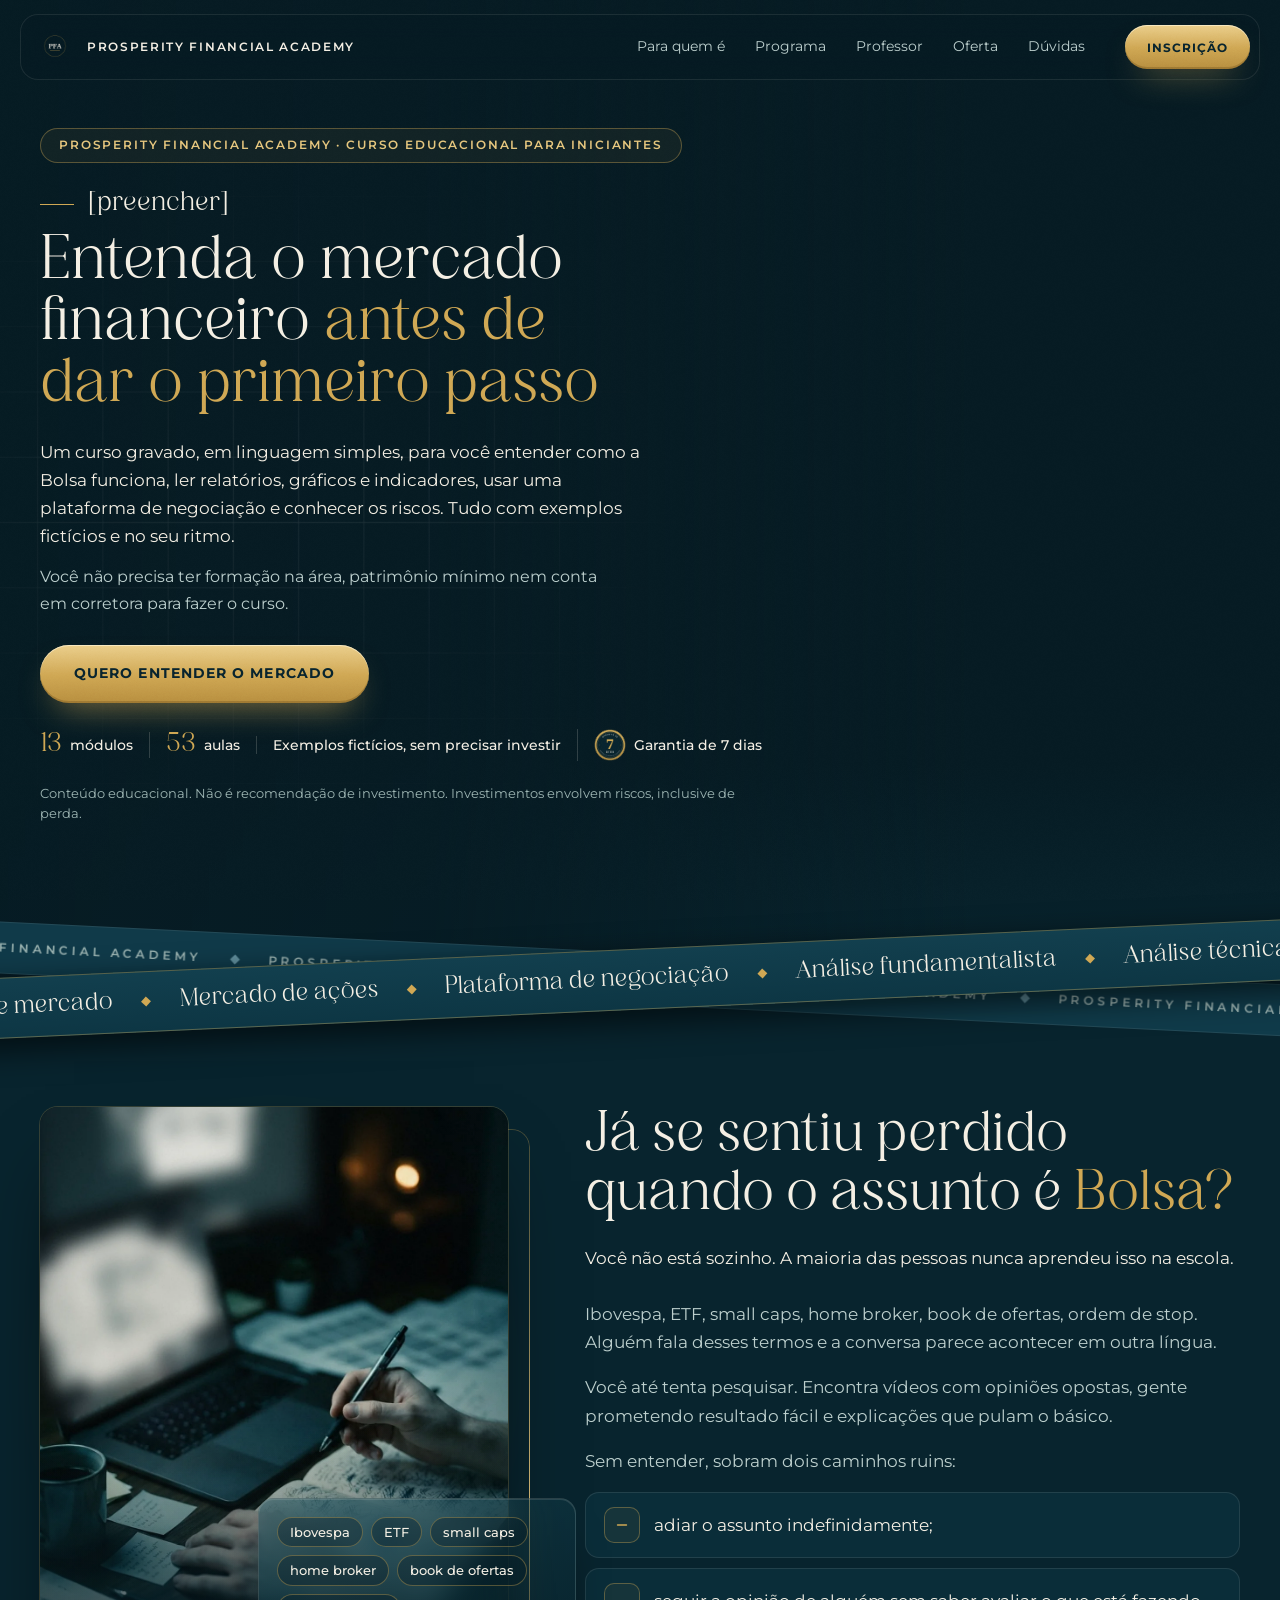
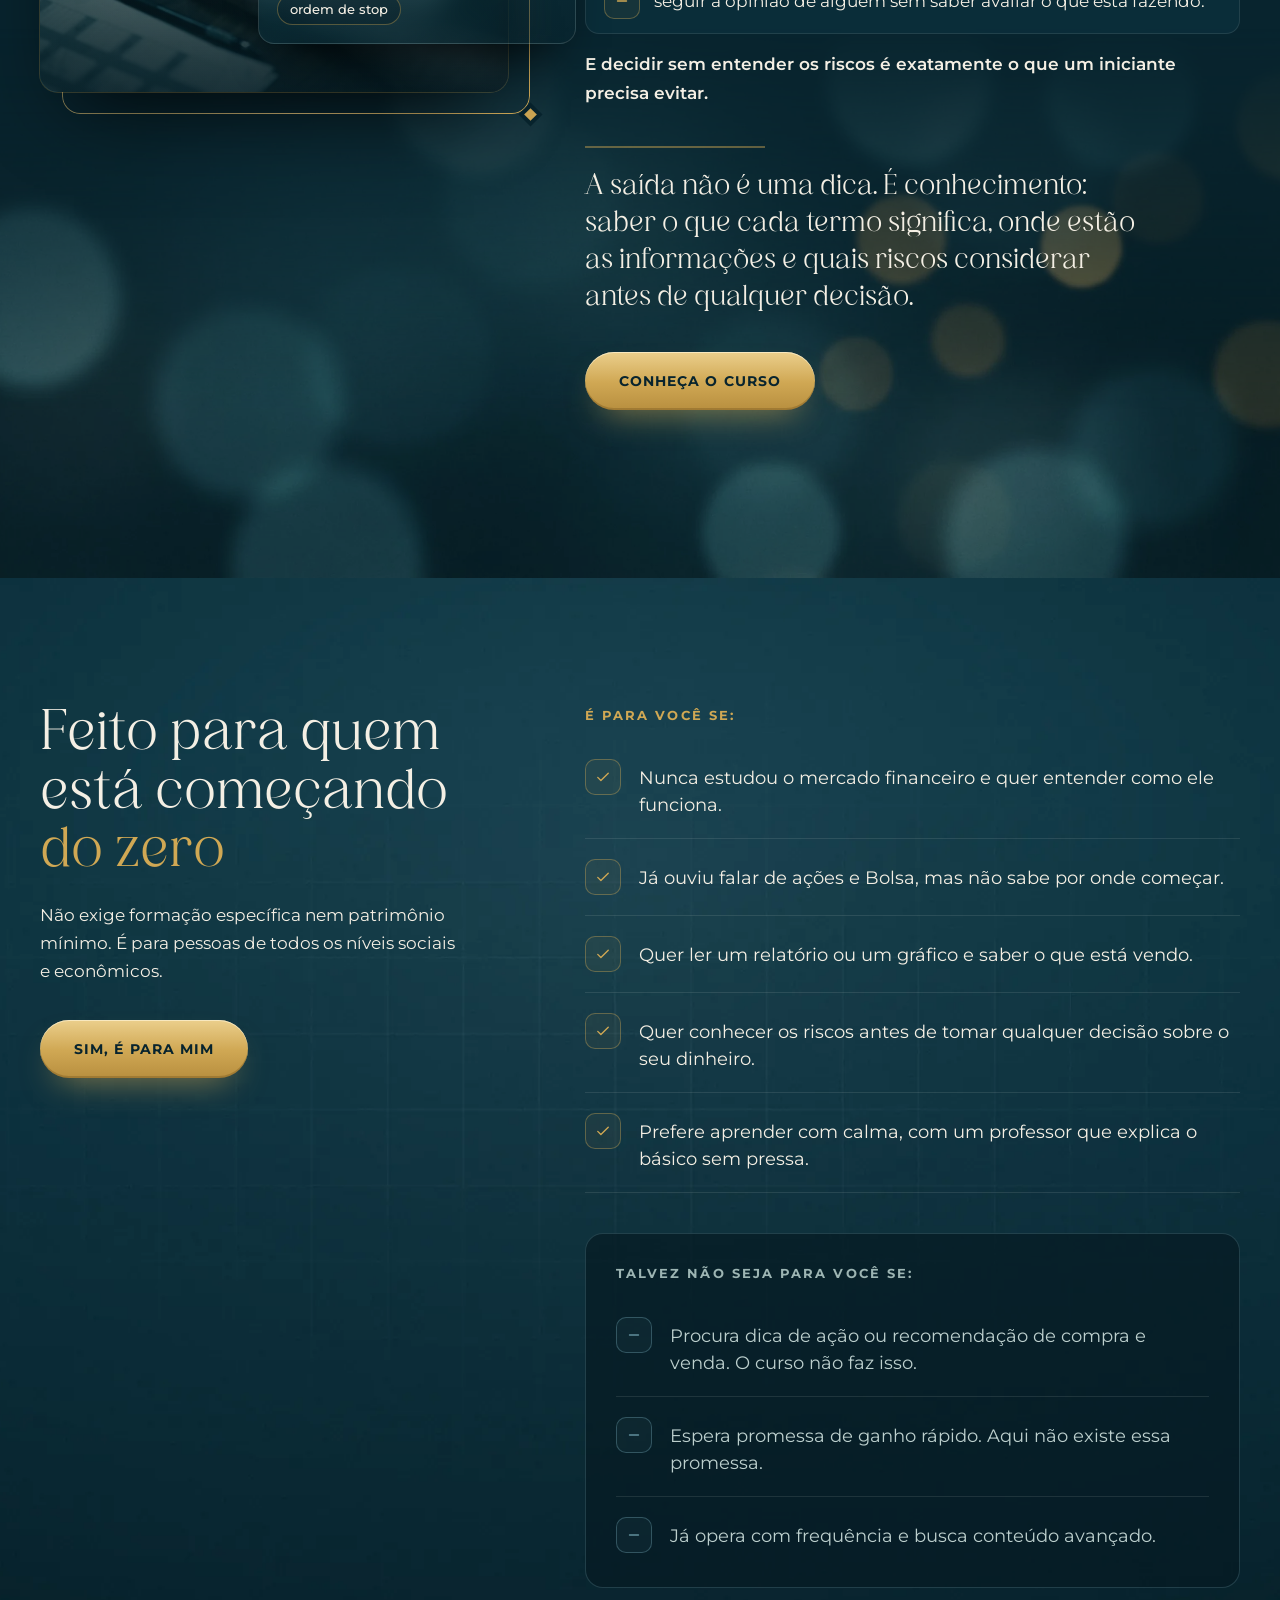
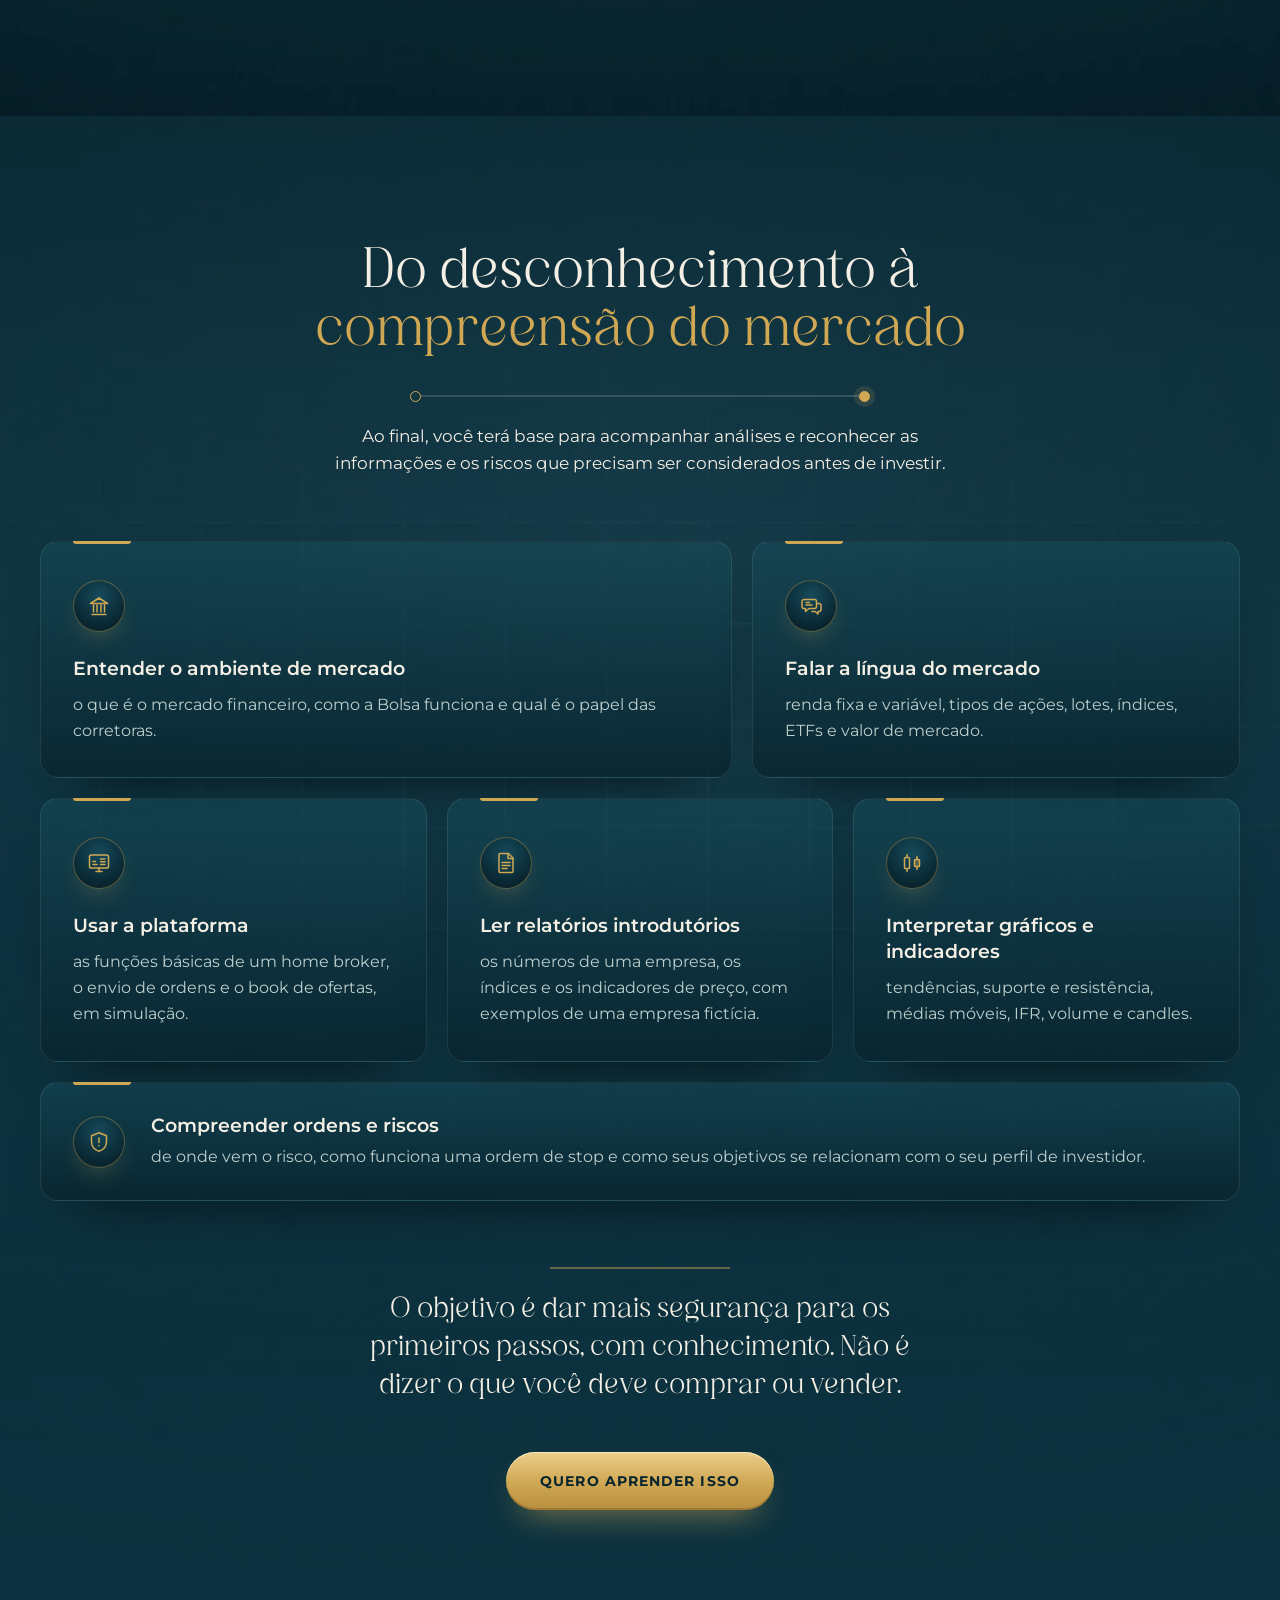
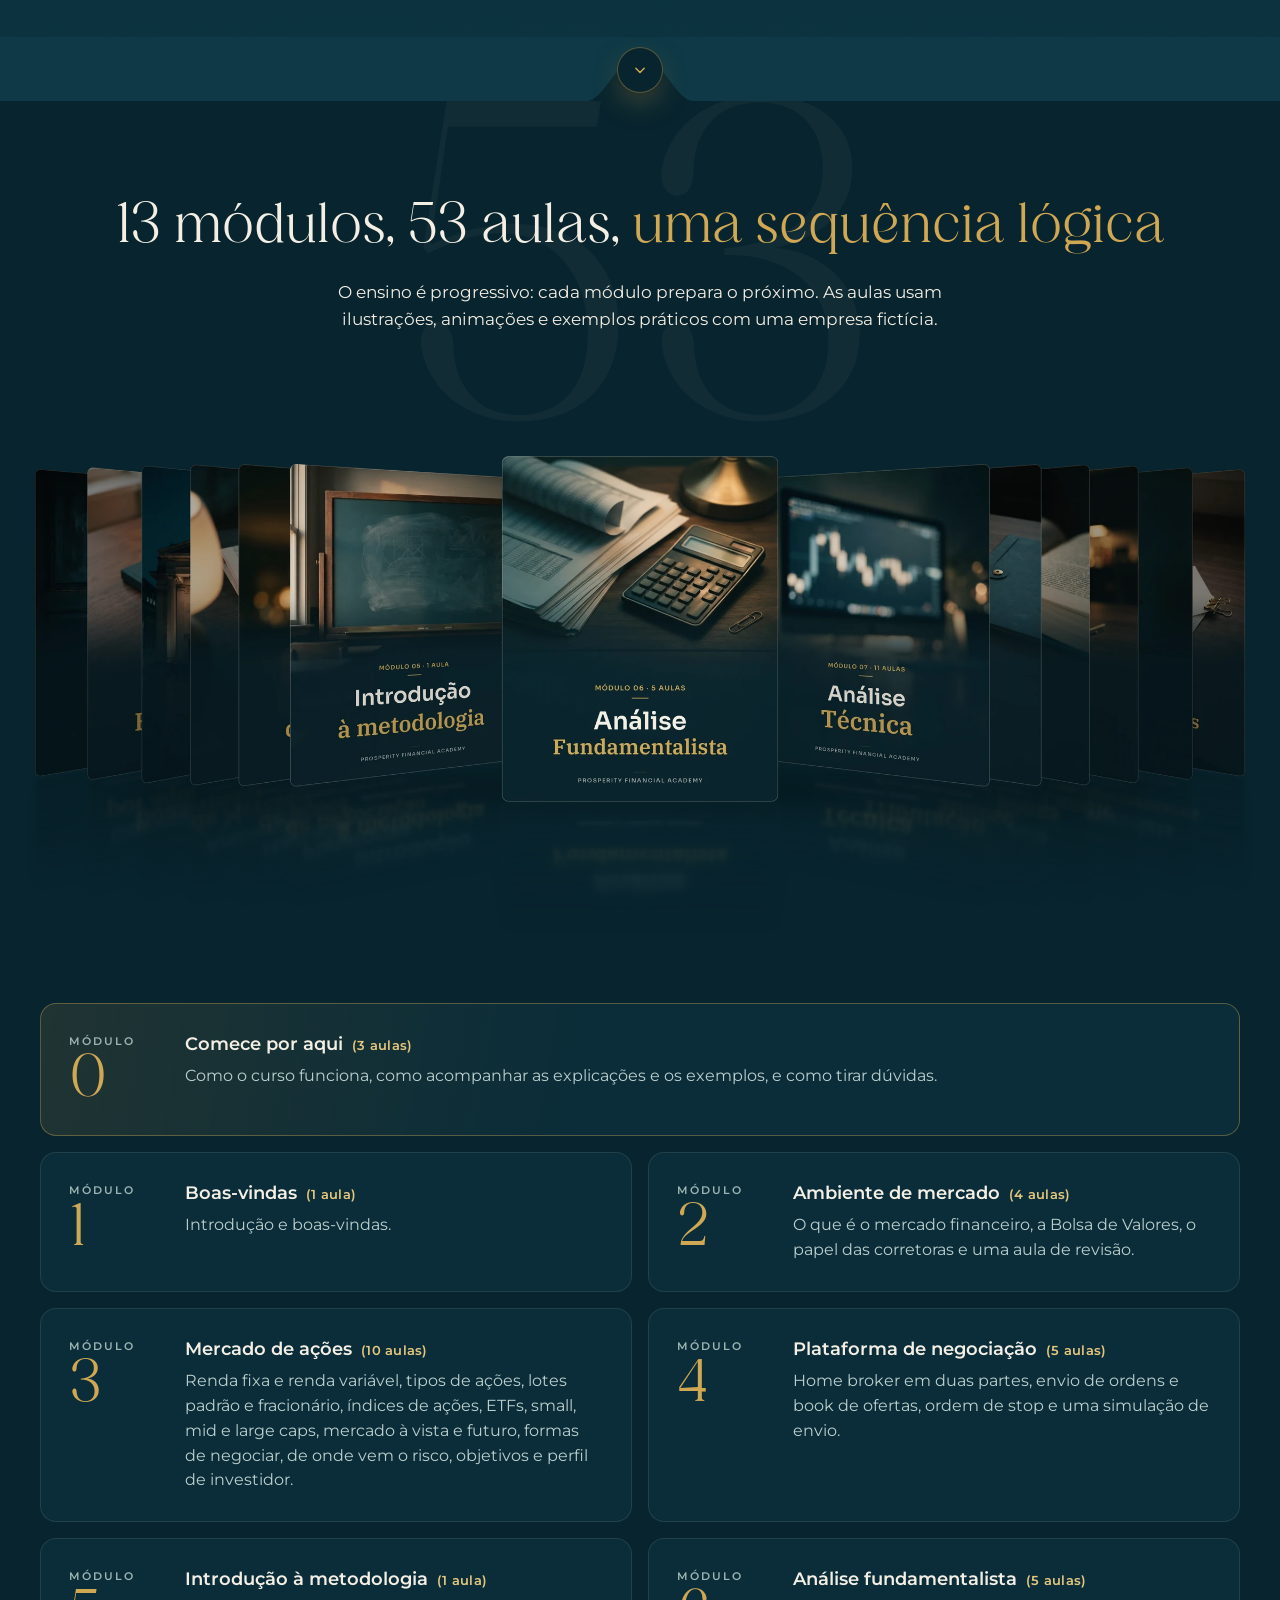
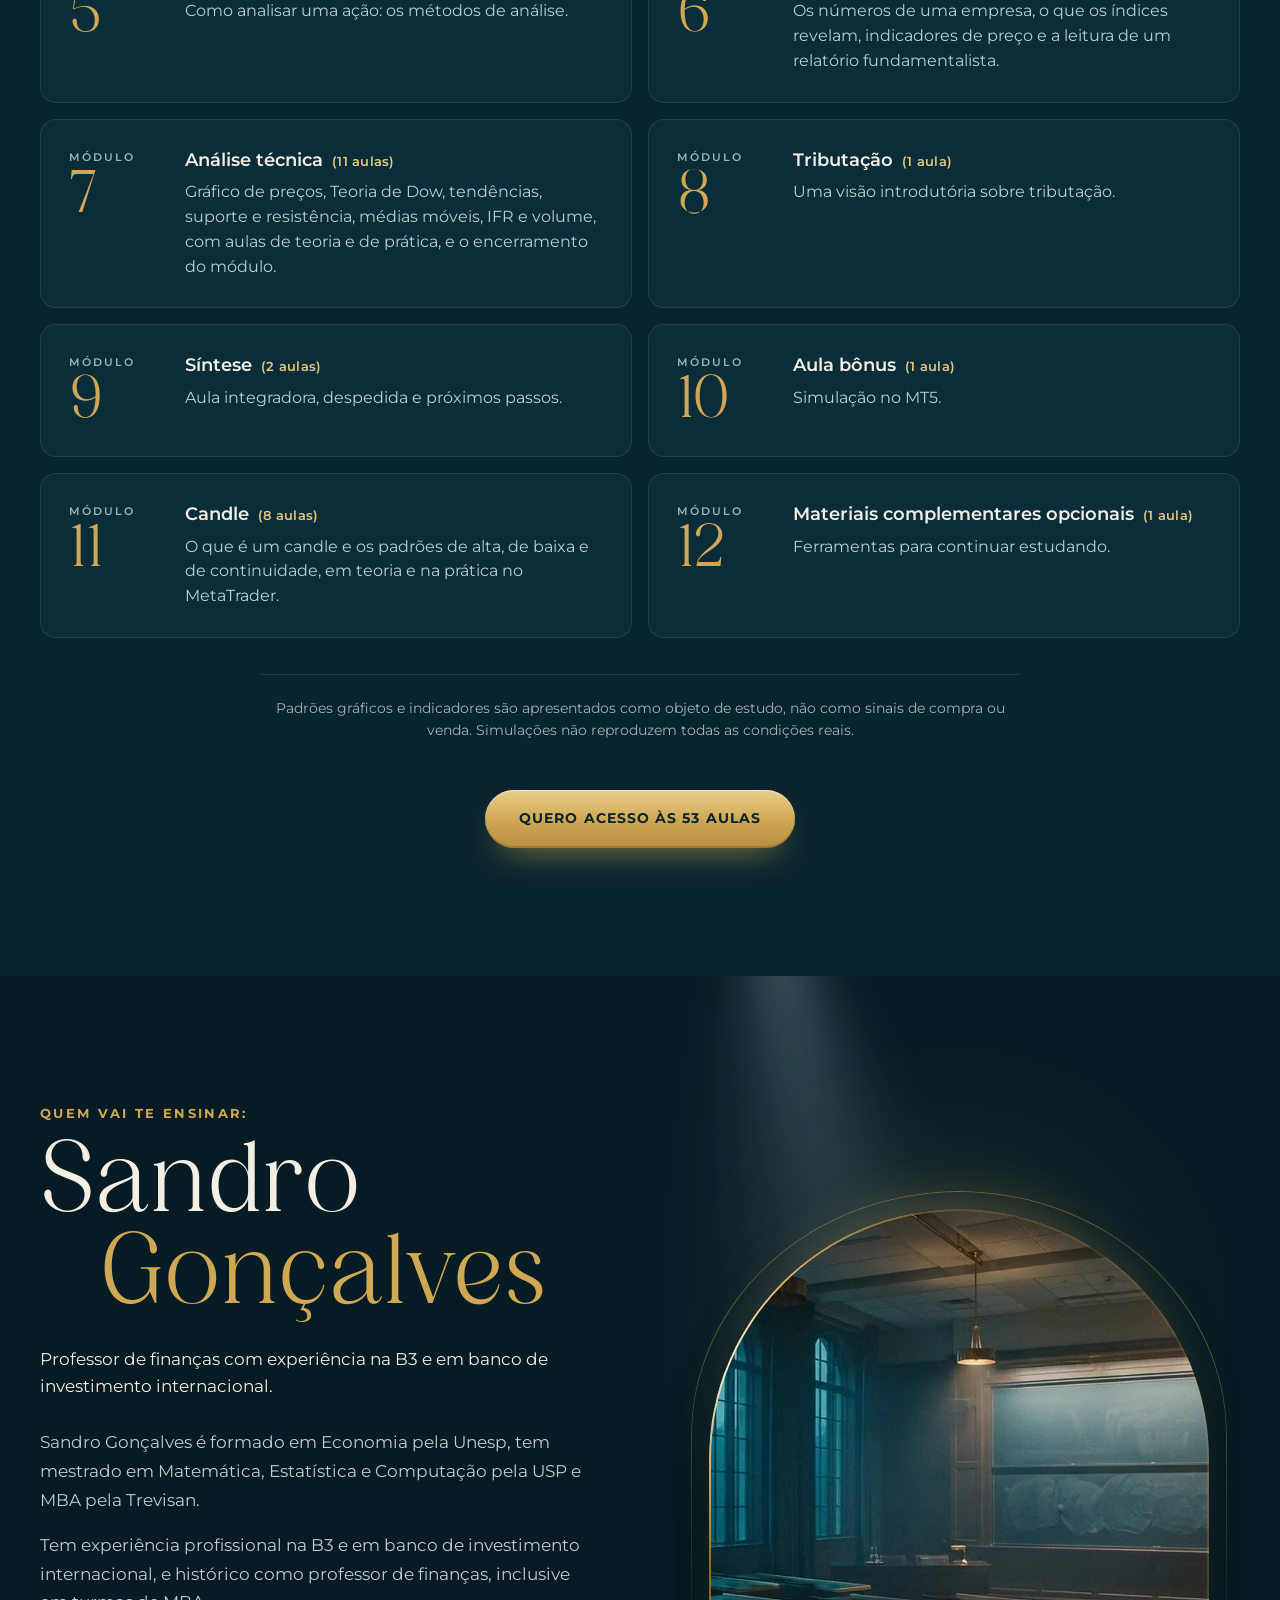
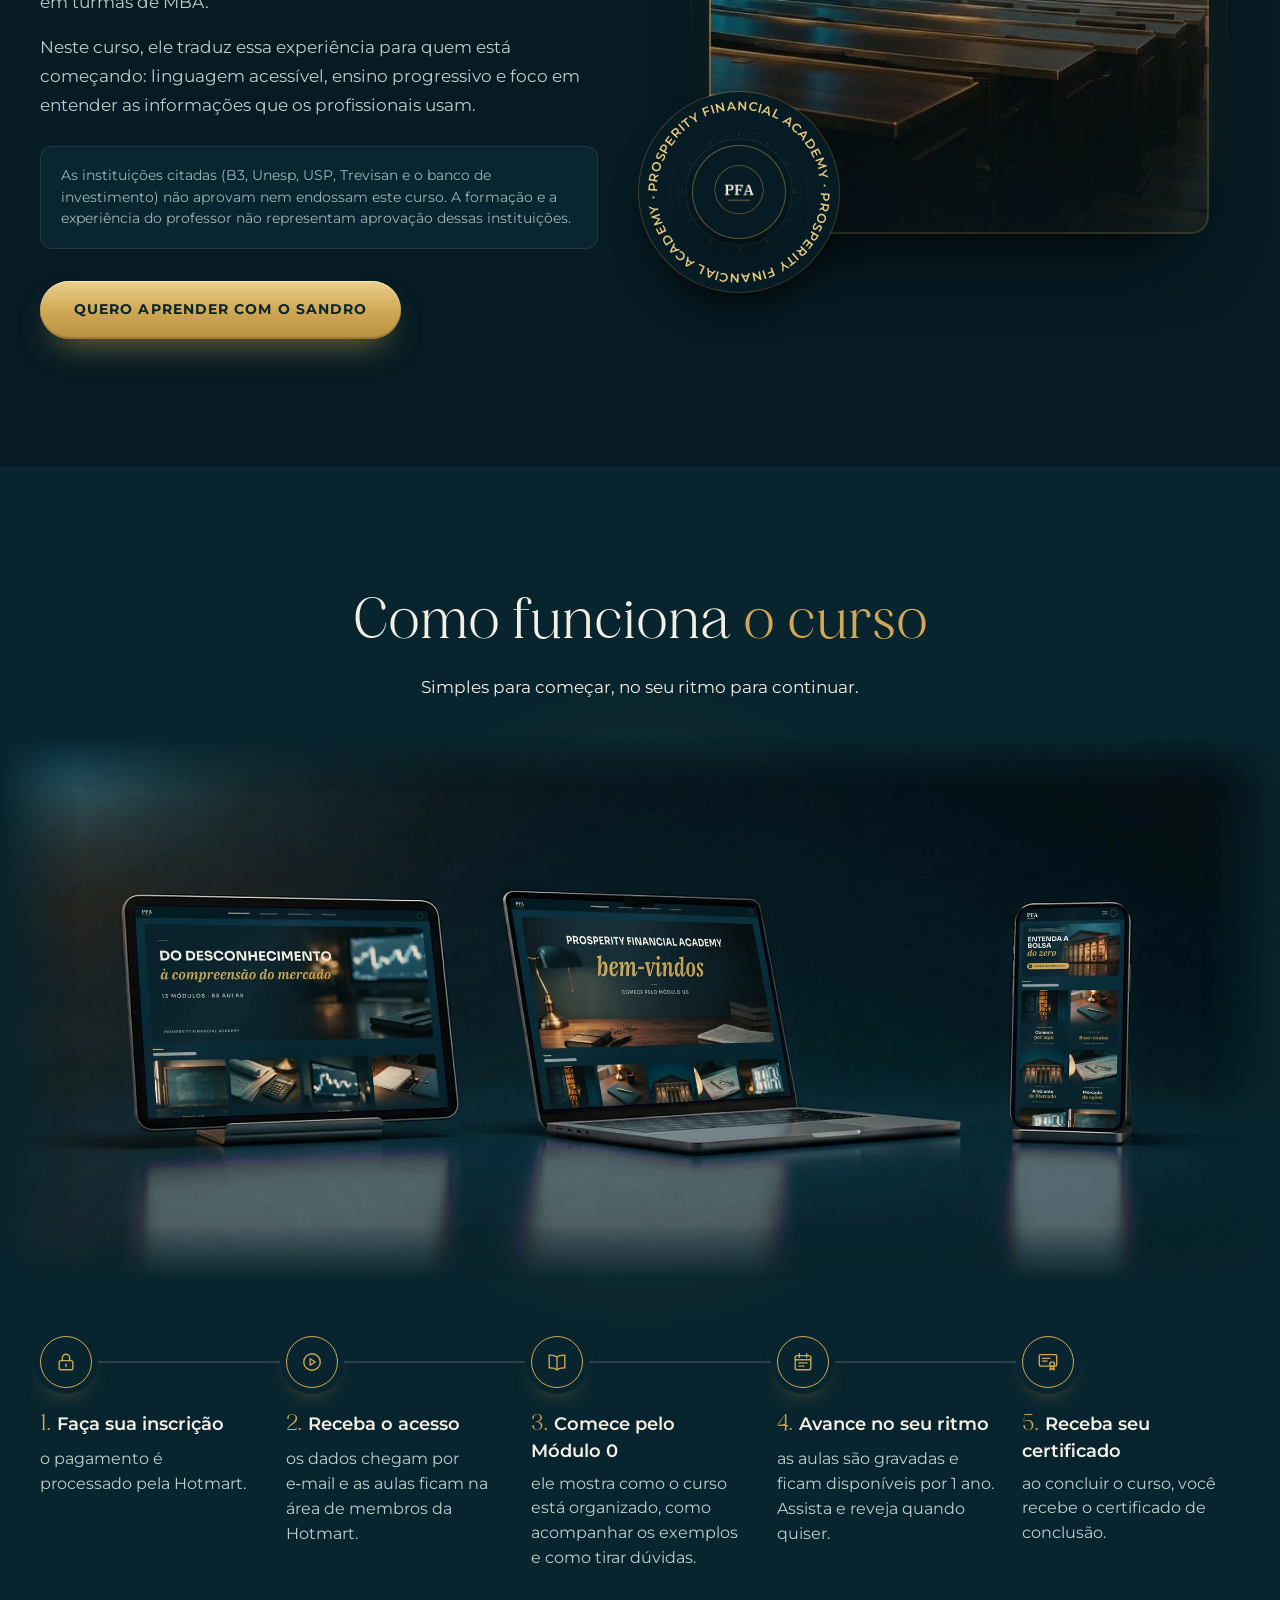
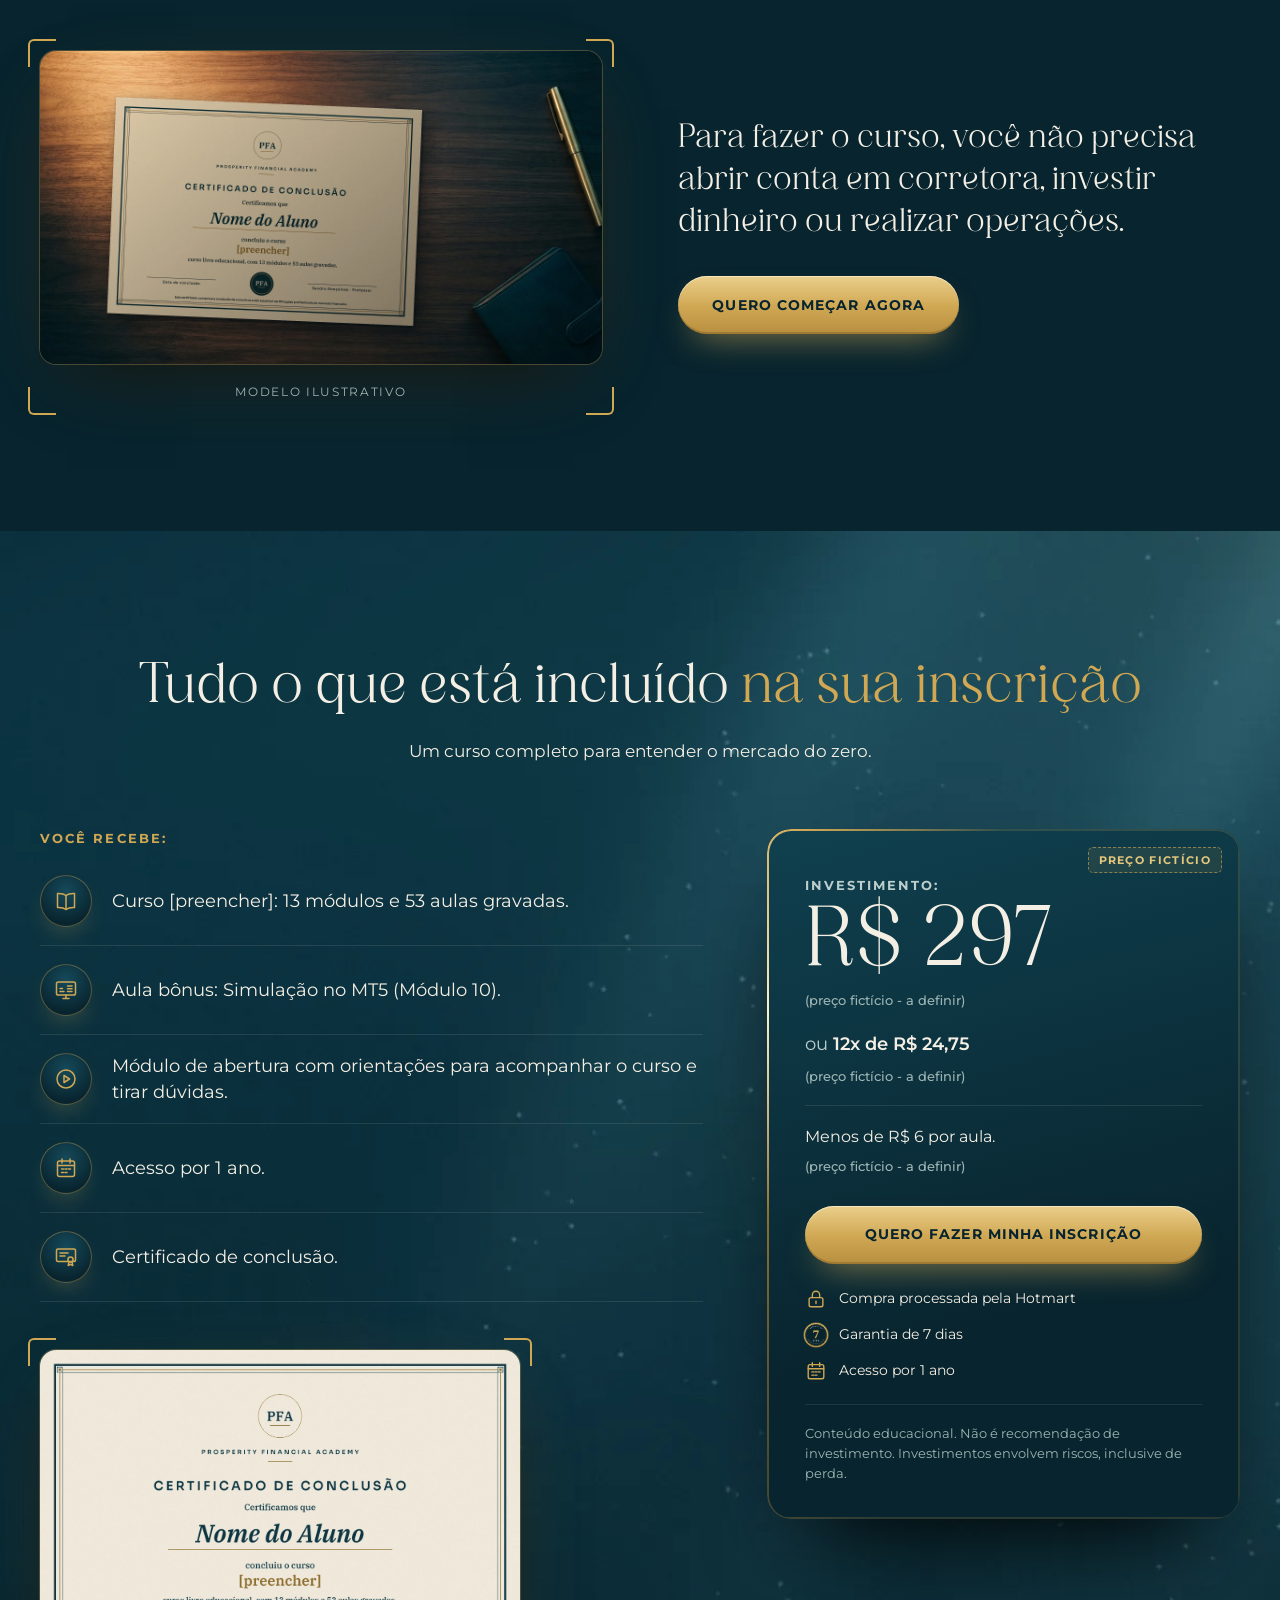
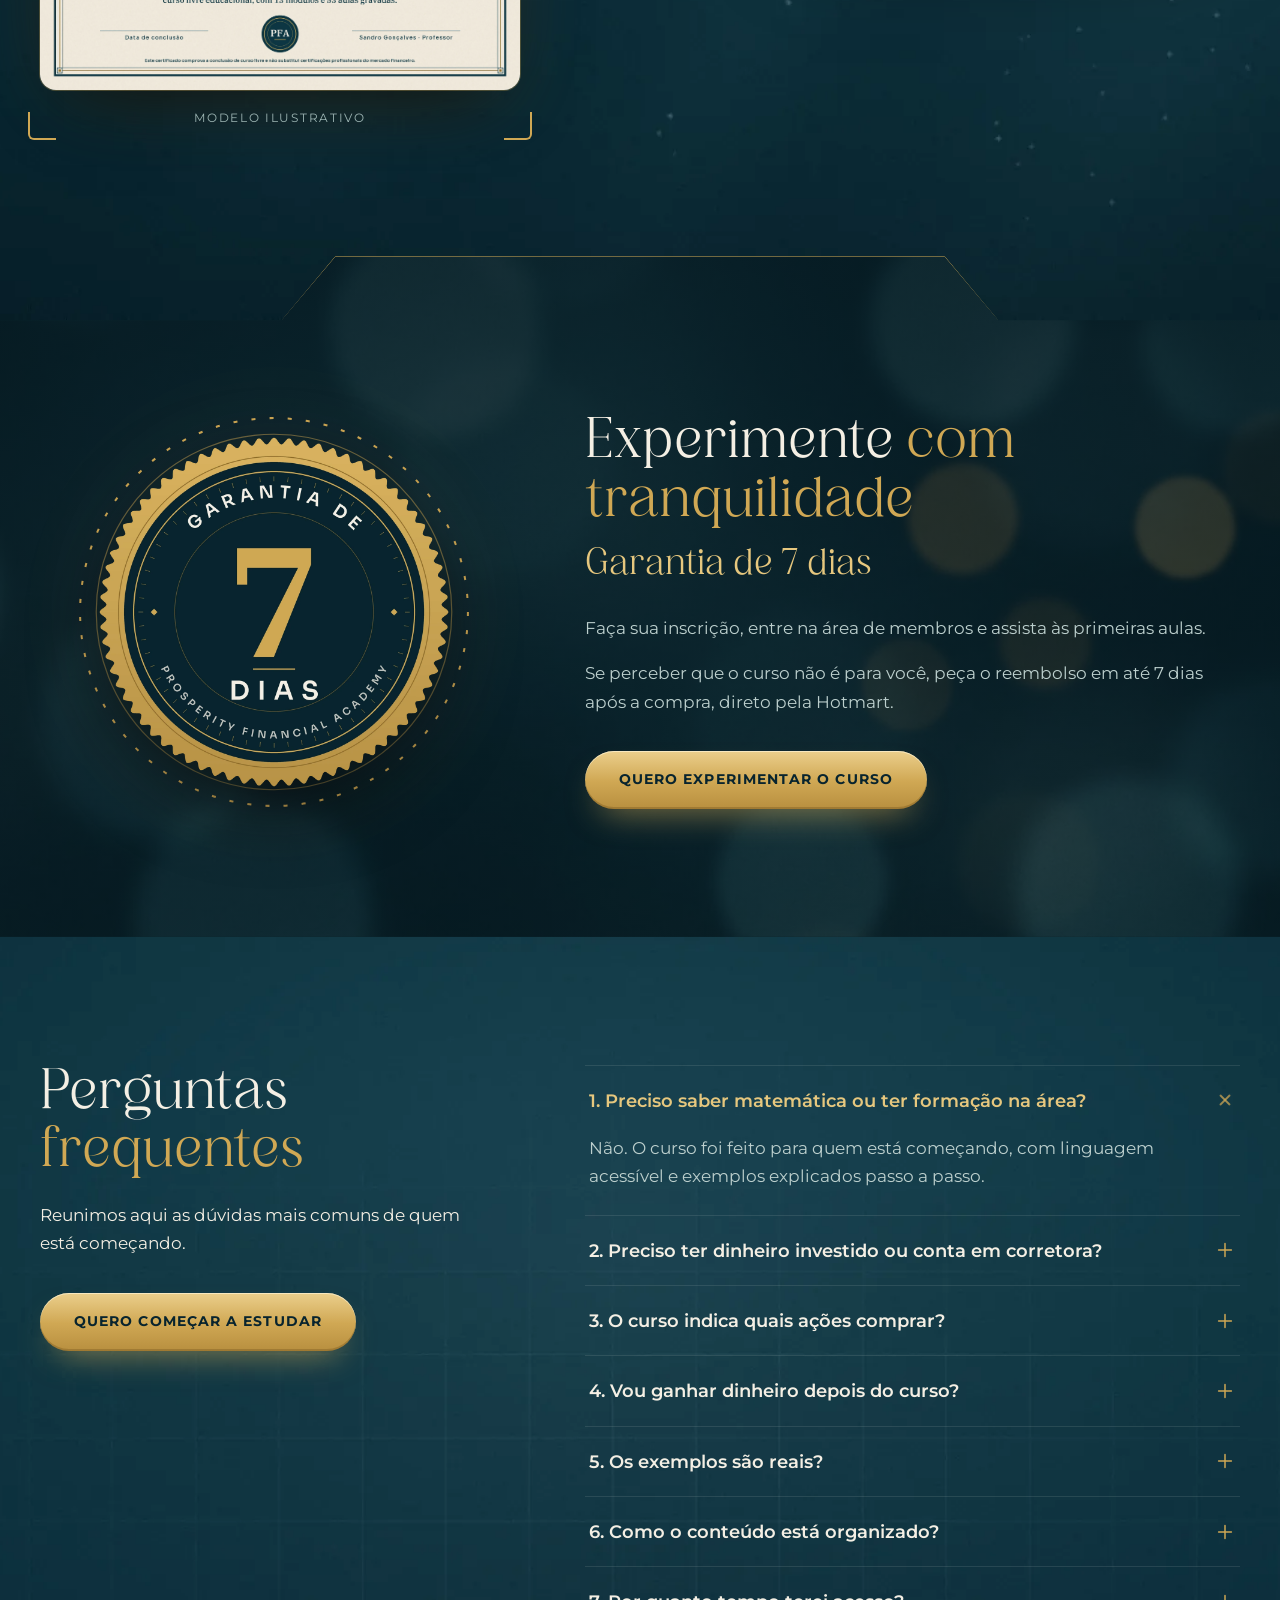
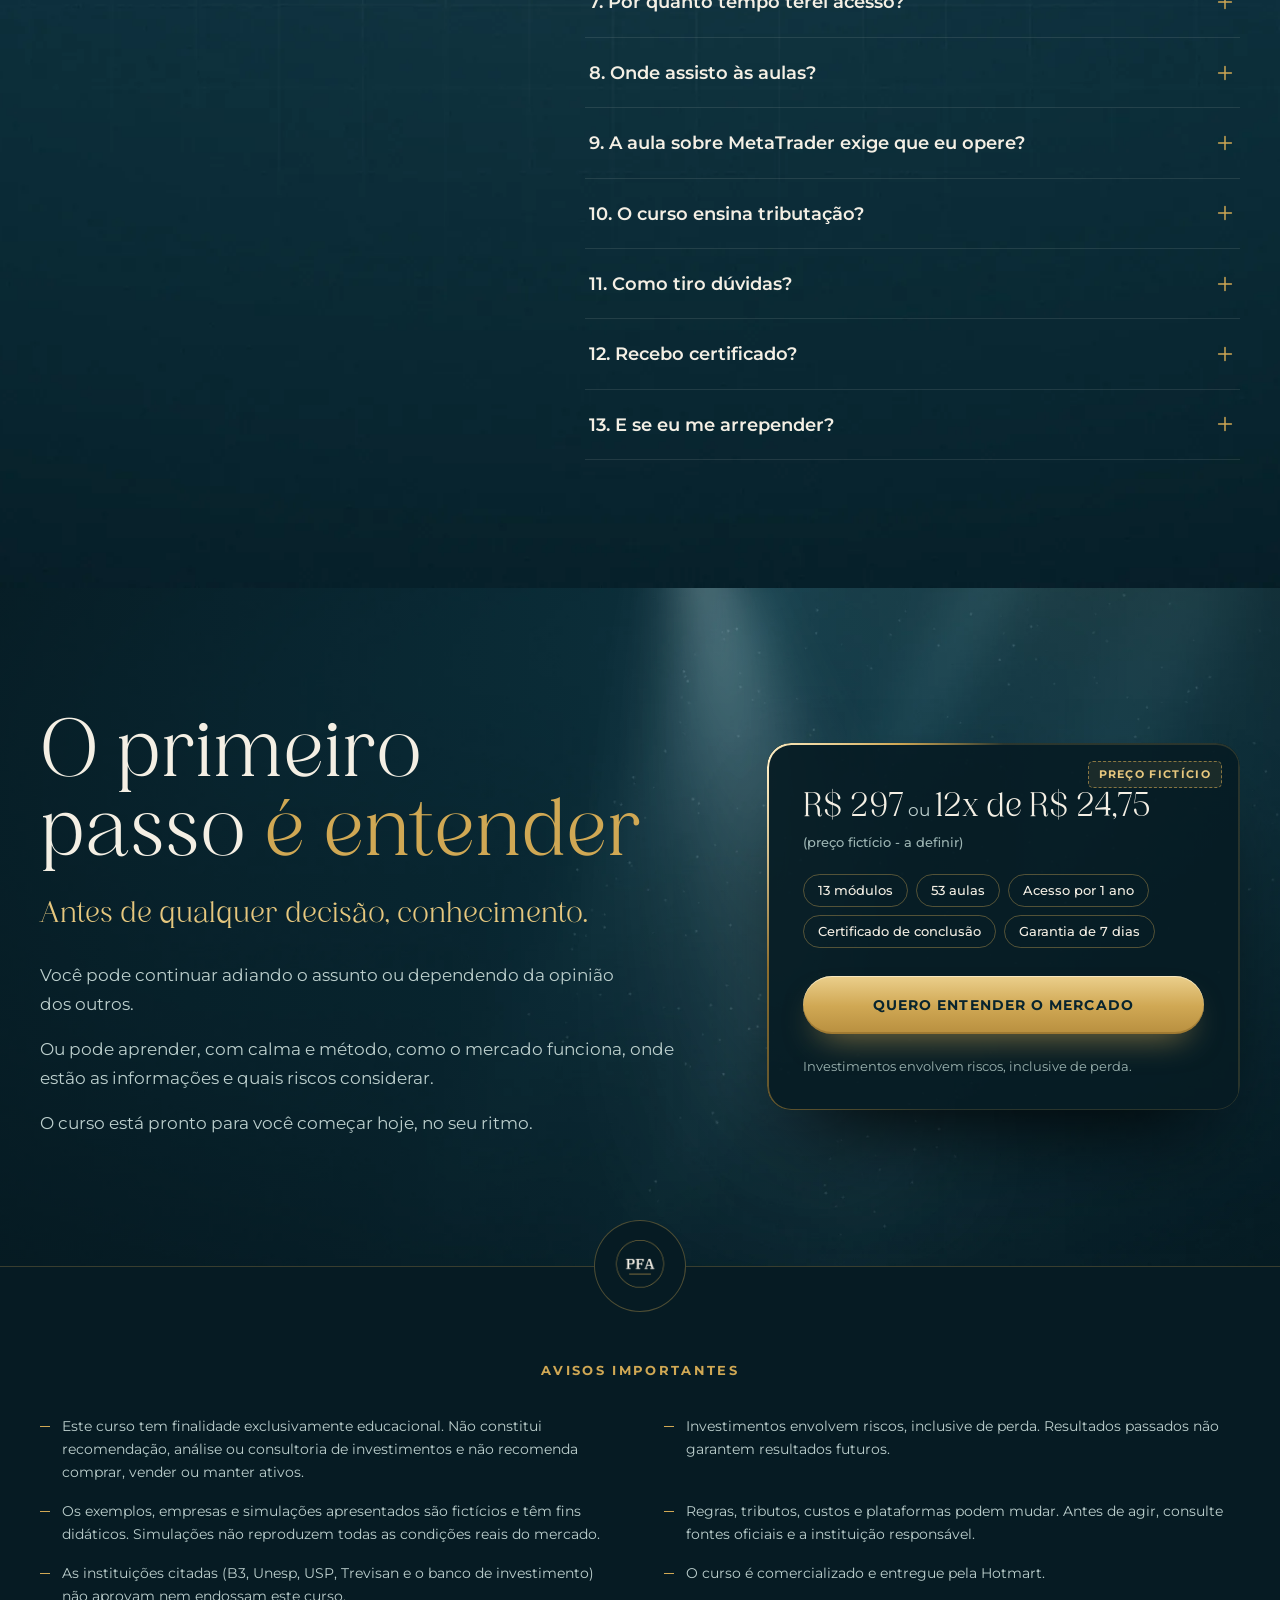
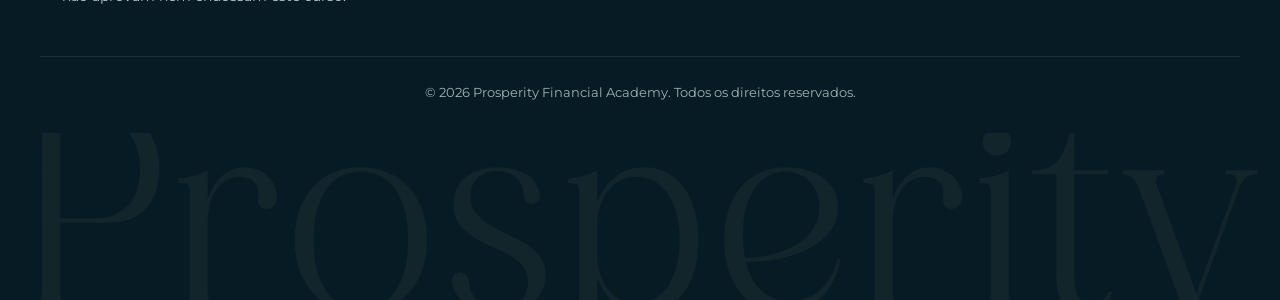
==== index.html @ bda312e3 "[cc] sandro-preview: sales page at root + members area and checkout art at /area-de-membros/ Co-Auth" ====
<!doctype html>
<html lang="pt-BR">
<head>
<meta charset="utf-8">
<meta name="viewport" content="width=device-width, initial-scale=1">
<title>Curso de investimentos para iniciantes | Prosperity</title>
<meta name="description" content="Curso educacional para iniciantes: entenda o mercado financeiro, leia relatórios, gráficos e indicadores e conheça os riscos antes de investir.">
<meta name="robots" content="noindex, nofollow">
<link rel="canonical" href="https://contatoeltonmiranda-code.github.io/sandro-preview/">
<meta name="theme-color" content="#08242E">
<meta property="og:type" content="website">
<meta property="og:locale" content="pt_BR">
<meta property="og:site_name" content="Prosperity Financial Academy">
<meta property="og:title" content="Curso de investimentos para iniciantes | Prosperity">
<meta property="og:description" content="Curso educacional para iniciantes: entenda o mercado financeiro, leia relatórios, gráficos e indicadores e conheça os riscos antes de investir.">
<meta property="og:url" content="https://contatoeltonmiranda-code.github.io/sandro-preview/">
<meta property="og:image" content="https://contatoeltonmiranda-code.github.io/sandro-preview/assets/img/og-curso-de-investimentos-para-iniciantes.jpg">
<meta property="og:image:width" content="1200">
<meta property="og:image:height" content="630">
<meta property="og:image:alt" content="Curso de investimentos para iniciantes da Prosperity Financial Academy: mesa de estudo à noite com abajur de latão e livro aberto">
<meta name="twitter:card" content="summary_large_image">
<meta name="twitter:title" content="Curso de investimentos para iniciantes | Prosperity">
<meta name="twitter:description" content="Curso educacional para iniciantes: entenda o mercado financeiro, leia relatórios, gráficos e indicadores e conheça os riscos antes de investir.">
<meta name="twitter:image" content="https://contatoeltonmiranda-code.github.io/sandro-preview/assets/img/og-curso-de-investimentos-para-iniciantes.jpg">
<link rel="icon" href="assets/img/favicon.svg" type="image/svg+xml">
<link rel="icon" href="assets/img/favicon-32.png" sizes="32x32" type="image/png">
<link rel="apple-touch-icon" href="assets/img/apple-touch-icon.png">
<link rel="preload" as="image" href="assets/img/hero-desktop-21x9.webp" media="(min-width: 768px)" fetchpriority="high">
<link rel="preload" as="image" href="assets/img/hero-mobile-4x5.webp" media="(max-width: 767px)" fetchpriority="high">
<script>if(location.protocol!=="file:"){["bevenida-regular-sem-a-maiusculo","montserrat-latin-var"].forEach(function(f){var l=document.createElement("link");l.rel="preload";l.as="font";l.type="font/woff2";l.crossOrigin="anonymous";l.href="assets/fonts/"+f+".woff2";document.head.appendChild(l);});}</script>
<link rel="stylesheet" href="assets/style.css">
<script type="application/ld+json">
{
  "@context": "https://schema.org",
  "@graph": [
    {
      "@type": "Organization",
      "@id": "https://contatoeltonmiranda-code.github.io/sandro-preview/#org",
      "name": "Prosperity Financial Academy",
      "url": "https://contatoeltonmiranda-code.github.io/sandro-preview/",
      "logo": "https://contatoeltonmiranda-code.github.io/sandro-preview/assets/img/apple-touch-icon.png"
    },
    {
      "@type": "Course",
      "name": "Curso de investimentos para iniciantes",
      "description": "Curso de investimentos para iniciantes, gravado e educacional: entender como a Bolsa funciona, ler relatórios, gráficos e indicadores, usar uma plataforma de negociação e conhecer os riscos, com exemplos fictícios.",
      "inLanguage": "pt-BR",
      "educationalLevel": "Iniciante",
      "image": "https://contatoeltonmiranda-code.github.io/sandro-preview/assets/img/mockup-dispositivos-area-membros.webp",
      "provider": { "@id": "https://contatoeltonmiranda-code.github.io/sandro-preview/#org" },
      "instructor": { "@type": "Person", "name": "Sandro Gonçalves" },
      "hasCourseInstance": {
        "@type": "CourseInstance",
        "courseMode": "online",
        "courseWorkload": "53 aulas gravadas em 13 módulos"
      }
    },
    {
      "@type": "FAQPage",
      "mainEntity": [
        { "@type": "Question", "name": "Preciso saber matemática ou ter formação na área?", "acceptedAnswer": { "@type": "Answer", "text": "Não. O curso foi feito para quem está começando, com linguagem acessível e exemplos explicados passo a passo." } },
        { "@type": "Question", "name": "Preciso ter dinheiro investido ou conta em corretora?", "acceptedAnswer": { "@type": "Answer", "text": "Não. Para fazer o curso, você não precisa abrir conta em corretora, investir dinheiro nem realizar operações." } },
        { "@type": "Question", "name": "O curso indica quais ações comprar?", "acceptedAnswer": { "@type": "Answer", "text": "Não. O curso tem finalidade educacional e não recomenda comprar, vender ou manter ativos. Você aprende a entender as informações; qualquer decisão é sua." } },
        { "@type": "Question", "name": "Vou ganhar dinheiro depois do curso?", "acceptedAnswer": { "@type": "Answer", "text": "O curso não promete ganhos. O objetivo é que você entenda o funcionamento básico do mercado, as informações e os riscos antes de investir. Investimentos envolvem riscos, inclusive de perda." } },
        { "@type": "Question", "name": "Os exemplos são reais?", "acceptedAnswer": { "@type": "Answer", "text": "Não. O curso usa uma empresa fictícia e simulações, identificadas como tais. Simulações não reproduzem todas as condições reais do mercado." } },
        { "@type": "Question", "name": "Como o conteúdo está organizado?", "acceptedAnswer": { "@type": "Answer", "text": "São 53 aulas em 13 módulos, em sequência progressiva: cada módulo prepara o próximo. Você assiste no seu ritmo." } },
        { "@type": "Question", "name": "Por quanto tempo terei acesso?", "acceptedAnswer": { "@type": "Answer", "text": "Por 1 ano. Nesse período, você pode assistir e rever as aulas quando quiser." } },
        { "@type": "Question", "name": "Onde assisto às aulas?", "acceptedAnswer": { "@type": "Answer", "text": "Na área de membros da Hotmart. Os dados de acesso chegam por e-mail após a inscrição." } },
        { "@type": "Question", "name": "A aula sobre MetaTrader exige que eu opere?", "acceptedAnswer": { "@type": "Answer", "text": "Não. A aula bônus e as práticas de candles mostram a ferramenta em simulação, para fins de estudo." } },
        { "@type": "Question", "name": "O curso ensina tributação?", "acceptedAnswer": { "@type": "Answer", "text": "Há um módulo introdutório sobre tributação. Regras, tributos e custos podem mudar; antes de agir, consulte fontes oficiais e a instituição responsável." } },
        { "@type": "Question", "name": "Como tiro dúvidas?", "acceptedAnswer": { "@type": "Answer", "text": "O Módulo 0 mostra como enviar sua dúvida. Informe o módulo, a aula e o ponto da explicação. Nunca envie senhas, saldos ou documentos de conta." } },
        { "@type": "Question", "name": "Recebo certificado?", "acceptedAnswer": { "@type": "Answer", "text": "Sim. Ao concluir o curso, você recebe um certificado de conclusão. Ele comprova a conclusão deste curso livre e não substitui certificações profissionais do mercado financeiro." } },
        { "@type": "Question", "name": "E se eu me arrepender?", "acceptedAnswer": { "@type": "Answer", "text": "Você tem garantia de 7 dias. Se o curso não for para você, peça o reembolso em até 7 dias após a compra, direto pela Hotmart." } }
      ]
    }
  ]
}
</script>
</head>
<body>
<svg class="sprite" aria-hidden="true" focusable="false">
  <symbol id="i-check" viewBox="0 0 24 24"><path d="M5 12.5l4.2 4.2L19 7" fill="none" stroke="currentColor" stroke-width="1.8" stroke-linecap="round" stroke-linejoin="round"/></symbol>
  <symbol id="i-menos" viewBox="0 0 24 24"><path d="M6 12h12" fill="none" stroke="currentColor" stroke-width="1.8" stroke-linecap="round"/></symbol>
  <symbol id="i-mercado" viewBox="0 0 24 24"><g fill="none" stroke="currentColor" stroke-width="1.5" stroke-linecap="round" stroke-linejoin="round"><path d="M3.5 9.5L12 4l8.5 5.5"/><path d="M5 20.5h14"/><path d="M6.5 11v7M10 11v7M14 11v7M17.5 11v7"/><path d="M4.5 9.5h15"/></g></symbol>
  <symbol id="i-lingua" viewBox="0 0 24 24"><g fill="none" stroke="currentColor" stroke-width="1.5" stroke-linecap="round" stroke-linejoin="round"><path d="M4 5.5h10.5a2 2 0 0 1 2 2v5a2 2 0 0 1-2 2H9l-3.5 3v-3H4a2 2 0 0 1-2-2v-5a2 2 0 0 1 2-2z" transform="translate(1 0)"/><path d="M18.5 9.5H20a2 2 0 0 1 2 2v4a2 2 0 0 1-2 2h-1v2.5L16 17.5h-3"/><path d="M7 11h6M7 8.5h3.5"/></g></symbol>
  <symbol id="i-plataforma" viewBox="0 0 24 24"><g fill="none" stroke="currentColor" stroke-width="1.5" stroke-linecap="round" stroke-linejoin="round"><rect x="2.5" y="4" width="19" height="13" rx="1.8"/><path d="M9 20.5h6M12 17v3.5"/><path d="M6 13.5h4M6 10.5h2.5M13.5 8h4.5M13.5 10.75h4.5M13.5 13.5h4.5"/></g></symbol>
  <symbol id="i-relatorio" viewBox="0 0 24 24"><g fill="none" stroke="currentColor" stroke-width="1.5" stroke-linecap="round" stroke-linejoin="round"><path d="M6 2.5h8.5L19 7v13.5a1 1 0 0 1-1 1H6a1 1 0 0 1-1-1v-17a1 1 0 0 1 1-1z"/><path d="M14 2.5V7.5h5"/><path d="M8 11.5h8M8 14.5h8M8 17.5h5"/></g></symbol>
  <symbol id="i-candle" viewBox="0 0 24 24"><g fill="none" stroke="currentColor" stroke-width="1.5" stroke-linecap="round"><path d="M7 3.5v3M7 17.5v3M17 5.5v3M17 15.5v3"/><rect x="4.5" y="6.5" width="5" height="11" rx=".8"/><rect x="14.5" y="8.5" width="5" height="7" rx=".8" fill="currentColor" fill-opacity=".35"/></g></symbol>
  <symbol id="i-escudo" viewBox="0 0 24 24"><g fill="none" stroke="currentColor" stroke-width="1.5" stroke-linecap="round" stroke-linejoin="round"><path d="M12 2.8l7.5 3v5.6c0 4.6-3.1 8.4-7.5 9.8-4.4-1.4-7.5-5.2-7.5-9.8V5.8z"/><path d="M12 8v4.5M12 15.6v.2"/></g></symbol>
  <symbol id="i-cadeado" viewBox="0 0 24 24"><g fill="none" stroke="currentColor" stroke-width="1.5" stroke-linecap="round" stroke-linejoin="round"><rect x="4.5" y="10.5" width="15" height="10" rx="2"/><path d="M8 10.5V7.5a4 4 0 0 1 8 0v3"/><path d="M12 14.5v2.5"/></g></symbol>
  <symbol id="i-calendario" viewBox="0 0 24 24"><g fill="none" stroke="currentColor" stroke-width="1.5" stroke-linecap="round" stroke-linejoin="round"><rect x="3.5" y="5" width="17" height="15.5" rx="2"/><path d="M3.5 9.5h17M8 3v4M16 3v4"/><path d="M7.5 13h2M11 13h2M14.5 13h2M7.5 16.5h2M11 16.5h2"/></g></symbol>
  <symbol id="i-livro" viewBox="0 0 24 24"><g fill="none" stroke="currentColor" stroke-width="1.5" stroke-linecap="round" stroke-linejoin="round"><path d="M12 6.5c-2-1.6-4.8-2.2-8.5-2v14c3.7-.2 6.5.4 8.5 2 2-1.6 4.8-2.2 8.5-2v-14c-3.7-.2-6.5.4-8.5 2z"/><path d="M12 6.5v14"/></g></symbol>
  <symbol id="i-play" viewBox="0 0 24 24"><g fill="none" stroke="currentColor" stroke-width="1.5" stroke-linejoin="round"><circle cx="12" cy="12" r="9"/><path d="M10 8.5l5.5 3.5-5.5 3.5z"/></g></symbol>
  <symbol id="i-certificado" viewBox="0 0 24 24"><g fill="none" stroke="currentColor" stroke-width="1.5" stroke-linecap="round" stroke-linejoin="round"><rect x="2.5" y="4" width="19" height="12.5" rx="1.5"/><path d="M6 8h8M6 11h5"/><circle cx="16.5" cy="14.5" r="2.6"/><path d="M15 16.8l-.8 3.7 2.3-1.2 2.3 1.2-.8-3.7"/></g></symbol>
  <symbol id="i-mais" viewBox="0 0 24 24"><path d="M12 5v14M5 12h14" fill="none" stroke="currentColor" stroke-width="1.6" stroke-linecap="round"/></symbol>
  <symbol id="i-desce" viewBox="0 0 24 24"><path d="M7 10l5 5 5-5" fill="none" stroke="currentColor" stroke-width="1.8" stroke-linecap="round" stroke-linejoin="round"/></symbol>
</svg>

<a class="pular" href="#conteudo">Pular para o conteúdo</a>

<header class="nav" id="topo">
  <div class="nav__caixa">
    <a class="nav__marca" href="#inicio" aria-label="Prosperity Financial Academy, início">
      <img src="assets/img/el-monograma-pfa.webp" width="40" height="40" alt="" aria-hidden="true">
      <span>Prosperity Financial Academy</span>
    </a>
    <nav class="nav__links" aria-label="Seções">
      <a href="#para-quem">Para quem é</a>
      <a href="#programa">Programa</a>
      <a href="#professor">Professor</a>
      <a href="#oferta">Oferta</a>
      <a href="#faq">Dúvidas</a>
    </nav>
    <a class="btn btn--nav" href="#checkout" data-cta="nav">Inscrição</a>
  </div>
</header>

<main id="conteudo">

<!-- SEÇÃO 1 — HERO -->
<section class="hero" id="inicio" aria-labelledby="h1">
  <picture class="hero__foto">
    <source media="(max-width: 767px)" srcset="assets/img/hero-mobile-4x5.webp" width="1200" height="1500">
    <img src="assets/img/hero-desktop-21x9.webp" width="2400" height="1029" fetchpriority="high" decoding="async" alt="Mesa de estudo à noite para quem está começando a aprender sobre investimentos, com abajur de latão, livro aberto e caneta-tinteiro diante de uma janela com luzes desfocadas">
  </picture>
  <img class="hero__grade" src="assets/img/el-grid-linhas.webp" width="2400" height="1350" alt="" aria-hidden="true">
  <div class="hero__veu" aria-hidden="true"></div>
  <div class="hero__corpo wrap">
    <p class="pilula rv">Prosperity Financial Academy · Curso educacional para iniciantes</p>
    <p class="hero__curso rv">[preencher]</p>
    <h1 id="h1" class="hero__titulo rv">Entenda o mercado financeiro <em>antes de dar o primeiro passo</em></h1>
    <p class="hero__sub rv">Um curso gravado, em linguagem simples, para você entender como a Bolsa funciona, ler relatórios, gráficos e indicadores, usar uma plataforma de negociação e conhecer os riscos. Tudo com exemplos fictícios e no seu ritmo.</p>
    <p class="hero__apoio rv">Você não precisa ter formação na área, patrimônio mínimo nem conta em corretora para fazer o curso.</p>
    <div class="hero__acao rv">
      <a class="btn btn--brilho" href="#checkout" data-cta="hero">Quero entender o mercado</a>
    </div>
    <ul class="selos rv" aria-label="Destaques do curso">
      <li><span class="selos__num" data-count="13">13</span> módulos</li>
      <li><span class="selos__num" data-count="53">53</span> aulas</li>
      <li>Exemplos fictícios, sem precisar investir</li>
      <li class="selos__garantia"><img src="assets/img/selo-garantia-7-dias-320.webp" width="320" height="320" alt="" aria-hidden="true">Garantia de 7 dias</li>
    </ul>
    <p class="micro rv">Conteúdo educacional. Não é recomendação de investimento. Investimentos envolvem riscos, inclusive de perda.</p>
  </div>
</section>

<div class="fitas" aria-hidden="true">
  <div class="fita fita--tras"><div class="fita__trilho">
    <span>Prosperity Financial Academy</span><i></i><span>Prosperity Financial Academy</span><i></i><span>Prosperity Financial Academy</span><i></i><span>Prosperity Financial Academy</span><i></i>
    <span>Prosperity Financial Academy</span><i></i><span>Prosperity Financial Academy</span><i></i><span>Prosperity Financial Academy</span><i></i><span>Prosperity Financial Academy</span><i></i>
  </div></div>
  <div class="fita fita--frente"><div class="fita__trilho">
    <span>Ambiente de mercado</span><i></i><span>Mercado de ações</span><i></i><span>Plataforma de negociação</span><i></i><span>Análise fundamentalista</span><i></i><span>Análise técnica</span><i></i><span>Tributação</span><i></i><span>Candle</span><i></i>
    <span>Ambiente de mercado</span><i></i><span>Mercado de ações</span><i></i><span>Plataforma de negociação</span><i></i><span>Análise fundamentalista</span><i></i><span>Análise técnica</span><i></i><span>Tributação</span><i></i><span>Candle</span><i></i>
  </div></div>
</div>

<!-- SEÇÃO 2 — PROBLEMA -->
<section class="sec problema" id="problema" aria-labelledby="h-problema">
  <img class="problema__bokeh" src="assets/img/bg-bokeh-petroleo.webp" width="2400" height="1018" alt="" aria-hidden="true" loading="lazy">
  <div class="wrap problema__grade">
    <figure class="cena-problema problema__foto rv">
      <img class="cena-problema__brilho" src="assets/img/el-brilho-latao.webp" width="1200" height="1200" alt="" aria-hidden="true" loading="lazy">
      <span class="cena-problema__moldura" aria-hidden="true"></span>
      <div class="cena-problema__janela">
        <img class="cena-problema__img" data-parallax="28" src="assets/img/problema-4x5.webp" width="1200" height="1500" loading="lazy" decoding="async" alt="Mãos sobre uma mesa com caderno cheio de rabiscos, folhas e telas desfocadas, transmitindo a confusão de quem ainda não entende os termos da Bolsa">
      </div>
      <div class="cena-problema__vidro" data-parallax="-14" aria-hidden="true">
        <ul class="termos">
          <li>Ibovespa</li><li>ETF</li><li>small caps</li><li>home broker</li><li>book de ofertas</li><li>ordem de stop</li>
        </ul>
      </div>
    </figure>
    <div class="problema__texto">
      <h2 id="h-problema" class="titulo rv">Já se sentiu perdido quando o assunto é <em>Bolsa?</em></h2>
      <p class="sub rv">Você não está sozinho. A maioria das pessoas nunca aprendeu isso na escola.</p>
      <div class="corrido">
        <p class="rv">Ibovespa, ETF, small caps, home broker, book de ofertas, ordem de stop. Alguém fala desses termos e a conversa parece acontecer em outra língua.</p>
        <p class="rv">Você até tenta pesquisar. Encontra vídeos com opiniões opostas, gente prometendo resultado fácil e explicações que pulam o básico.</p>
        <p class="rv">Sem entender, sobram dois caminhos ruins:</p>
        <ul class="caminhos">
          <li class="rv"><span class="ico ico--caixa"><svg><use href="#i-menos"/></svg></span>adiar o assunto indefinidamente;</li>
          <li class="rv"><span class="ico ico--caixa"><svg><use href="#i-menos"/></svg></span>seguir a opinião de alguém sem saber avaliar o que está fazendo.</li>
        </ul>
        <p class="enfase rv">E decidir sem entender os riscos é exatamente o que um iniciante precisa evitar.</p>
      </div>
      <div class="ponte rv">
        <img class="filete-img" src="assets/img/el-filete-latao.webp" width="900" height="12" alt="" aria-hidden="true" loading="lazy">
        <p>A saída não é uma dica. É conhecimento: saber o que cada termo significa, onde estão as informações e quais riscos considerar antes de qualquer decisão.</p>
      </div>
      <a class="btn btn--brilho rv" href="#checkout" data-cta="problema">Conheça o curso</a>
    </div>
  </div>
</section>

<!-- SEÇÃO 3 — PARA QUEM É -->
<section class="sec paraquem fundo-grade" id="para-quem" aria-labelledby="h-paraquem">
  <div class="wrap paraquem__grade">
    <div class="paraquem__cabeca">
      <h2 id="h-paraquem" class="titulo rv">Feito para quem está começando <em>do zero</em></h2>
      <p class="sub rv">Não exige formação específica nem patrimônio mínimo. É para pessoas de todos os níveis sociais e econômicos.</p>
      <a class="btn btn--brilho rv" href="#checkout" data-cta="para-quem">Sim, é para mim</a>
    </div>
    <div class="paraquem__listas">
      <h3 class="rotulo rv">É para você se:</h3>
      <ul class="lista-caixa">
        <li class="rv"><span class="ico ico--caixa"><svg><use href="#i-check"/></svg></span><p>Nunca estudou o mercado financeiro e quer entender como ele funciona.</p></li>
        <li class="rv"><span class="ico ico--caixa"><svg><use href="#i-check"/></svg></span><p>Já ouviu falar de ações e Bolsa, mas não sabe por onde começar.</p></li>
        <li class="rv"><span class="ico ico--caixa"><svg><use href="#i-check"/></svg></span><p>Quer ler um relatório ou um gráfico e saber o que está vendo.</p></li>
        <li class="rv"><span class="ico ico--caixa"><svg><use href="#i-check"/></svg></span><p>Quer conhecer os riscos antes de tomar qualquer decisão sobre o seu dinheiro.</p></li>
        <li class="rv"><span class="ico ico--caixa"><svg><use href="#i-check"/></svg></span><p>Prefere aprender com calma, com um professor que explica o básico sem pressa.</p></li>
      </ul>
      <div class="naoe rv">
        <h3 class="rotulo rotulo--aco">Talvez não seja para você se:</h3>
        <ul class="lista-caixa lista-caixa--nao">
          <li><span class="ico ico--caixa"><svg><use href="#i-menos"/></svg></span><p>Procura dica de ação ou recomendação de compra e venda. O curso não faz isso.</p></li>
          <li><span class="ico ico--caixa"><svg><use href="#i-menos"/></svg></span><p>Espera promessa de ganho rápido. Aqui não existe essa promessa.</p></li>
          <li><span class="ico ico--caixa"><svg><use href="#i-menos"/></svg></span><p>Já opera com frequência e busca conteúdo avançado.</p></li>
        </ul>
      </div>
    </div>
  </div>
</section>

<!-- SEÇÃO 4 — O QUE VOCÊ VAI APRENDER -->
<section class="sec aprender" id="aprender" aria-labelledby="h-aprender">
  <div class="wrap">
    <div class="cabeca-centro">
      <h2 id="h-aprender" class="titulo rv">Do desconhecimento à <em>compreensão do mercado</em></h2>
      <div class="progresso rv" aria-hidden="true"><span class="progresso__ponto"></span><span class="progresso__trilho"><span class="progresso__barra"></span></span><span class="progresso__ponto progresso__ponto--fim"></span></div>
      <p class="sub rv">Ao final, você terá base para acompanhar análises e reconhecer as informações e os riscos que precisam ser considerados antes de investir.</p>
    </div>
    <ul class="bento">
      <li class="card card--a rv"><span class="card__aba" aria-hidden="true"></span><span class="ico ico--disco"><svg><use href="#i-mercado"/></svg></span><h3>Entender o ambiente de mercado</h3><p>o que é o mercado financeiro, como a Bolsa funciona e qual é o papel das corretoras.</p></li>
      <li class="card card--b rv"><span class="card__aba" aria-hidden="true"></span><span class="ico ico--disco"><svg><use href="#i-lingua"/></svg></span><h3>Falar a língua do mercado</h3><p>renda fixa e variável, tipos de ações, lotes, índices, ETFs e valor de mercado.</p></li>
      <li class="card card--c rv"><span class="card__aba" aria-hidden="true"></span><span class="ico ico--disco"><svg><use href="#i-plataforma"/></svg></span><h3>Usar a plataforma</h3><p>as funções básicas de um home broker, o envio de ordens e o book de ofertas, em simulação.</p></li>
      <li class="card card--d rv"><span class="card__aba" aria-hidden="true"></span><span class="ico ico--disco"><svg><use href="#i-relatorio"/></svg></span><h3>Ler relatórios introdutórios</h3><p>os números de uma empresa, os índices e os indicadores de preço, com exemplos de uma empresa fictícia.</p></li>
      <li class="card card--e rv"><span class="card__aba" aria-hidden="true"></span><span class="ico ico--disco"><svg><use href="#i-candle"/></svg></span><h3>Interpretar gráficos e indicadores</h3><p>tendências, suporte e resistência, médias móveis, IFR, volume e candles.</p></li>
      <li class="card card--f rv"><span class="card__aba" aria-hidden="true"></span><span class="ico ico--disco"><svg><use href="#i-escudo"/></svg></span><h3>Compreender ordens e riscos</h3><p>de onde vem o risco, como funciona uma ordem de stop e como seus objetivos se relacionam com o seu perfil de investidor.</p></li>
    </ul>
    <div class="fecho rv">
      <img class="filete-img" src="assets/img/el-filete-latao.webp" width="900" height="12" alt="" aria-hidden="true" loading="lazy">
      <p>O objetivo é dar mais segurança para os primeiros passos, com conhecimento. Não é dizer o que você deve comprar ou vender.</p>
    </div>
    <div class="acao-centro rv"><a class="btn btn--brilho" href="#checkout" data-cta="aprender">Quero aprender isso</a></div>
  </div>
</section>

<div class="curva" aria-hidden="true">
  <svg class="curva__forma" viewBox="0 0 1440 64" preserveAspectRatio="none"><path d="M0 0H1440V64H780C760 64 748 22 720 22S680 64 660 64H0Z"/></svg>
  <span class="curva__botao"><svg><use href="#i-desce"/></svg></span>
</div>

<!-- SEÇÃO 5 — CONTEÚDO PROGRAMÁTICO -->
<section class="sec programa" id="programa" aria-labelledby="h-programa">
  <span class="fantasma fantasma--programa" aria-hidden="true">53</span>
  <div class="wrap">
    <div class="cabeca-centro">
      <h2 id="h-programa" class="titulo rv"><span data-count="13">13</span> módulos, <span data-count="53">53</span> aulas, <em>uma sequência lógica</em></h2>
      <p class="sub rv">O ensino é progressivo: cada módulo prepara o próximo. As aulas usam ilustrações, animações e exemplos práticos com uma empresa fictícia.</p>
    </div>
  </div>
  <figure class="programa__capas rv">
    <img src="assets/img/mockup-capas-modulos.webp" width="2400" height="1200" loading="lazy" decoding="async" alt="Capas dos 13 módulos do curso dispostas em leque tridimensional, do Módulo 0 ao Módulo 12">
  </figure>
  <div class="wrap">
    <ol class="modulos">
      <li class="mod rv"><p class="mod__num"><span>Módulo</span> <b>0</b></p><div class="mod__corpo"><h3>Comece por aqui <span class="mod__aulas">(3 aulas)</span></h3><p>Como o curso funciona, como acompanhar as explicações e os exemplos, e como tirar dúvidas.</p></div></li>
      <li class="mod rv"><p class="mod__num"><span>Módulo</span> <b>1</b></p><div class="mod__corpo"><h3>Boas-vindas <span class="mod__aulas">(1 aula)</span></h3><p>Introdução e boas-vindas.</p></div></li>
      <li class="mod rv"><p class="mod__num"><span>Módulo</span> <b>2</b></p><div class="mod__corpo"><h3>Ambiente de mercado <span class="mod__aulas">(4 aulas)</span></h3><p>O que é o mercado financeiro, a Bolsa de Valores, o papel das corretoras e uma aula de revisão.</p></div></li>
      <li class="mod rv"><p class="mod__num"><span>Módulo</span> <b>3</b></p><div class="mod__corpo"><h3>Mercado de ações <span class="mod__aulas">(10 aulas)</span></h3><p>Renda fixa e renda variável, tipos de ações, lotes padrão e fracionário, índices de ações, ETFs, small, mid e large caps, mercado à vista e futuro, formas de negociar, de onde vem o risco, objetivos e perfil de investidor.</p></div></li>
      <li class="mod rv"><p class="mod__num"><span>Módulo</span> <b>4</b></p><div class="mod__corpo"><h3>Plataforma de negociação <span class="mod__aulas">(5 aulas)</span></h3><p>Home broker em duas partes, envio de ordens e book de ofertas, ordem de stop e uma simulação de envio.</p></div></li>
      <li class="mod rv"><p class="mod__num"><span>Módulo</span> <b>5</b></p><div class="mod__corpo"><h3>Introdução à metodologia <span class="mod__aulas">(1 aula)</span></h3><p>Como analisar uma ação: os métodos de análise.</p></div></li>
      <li class="mod rv"><p class="mod__num"><span>Módulo</span> <b>6</b></p><div class="mod__corpo"><h3>Análise fundamentalista <span class="mod__aulas">(5 aulas)</span></h3><p>Os números de uma empresa, o que os índices revelam, indicadores de preço e a leitura de um relatório fundamentalista.</p></div></li>
      <li class="mod rv"><p class="mod__num"><span>Módulo</span> <b>7</b></p><div class="mod__corpo"><h3>Análise técnica <span class="mod__aulas">(11 aulas)</span></h3><p>Gráfico de preços, Teoria de Dow, tendências, suporte e resistência, médias móveis, IFR e volume, com aulas de teoria e de prática, e o encerramento do módulo.</p></div></li>
      <li class="mod rv"><p class="mod__num"><span>Módulo</span> <b>8</b></p><div class="mod__corpo"><h3>Tributação <span class="mod__aulas">(1 aula)</span></h3><p>Uma visão introdutória sobre tributação.</p></div></li>
      <li class="mod rv"><p class="mod__num"><span>Módulo</span> <b>9</b></p><div class="mod__corpo"><h3>Síntese <span class="mod__aulas">(2 aulas)</span></h3><p>Aula integradora, despedida e próximos passos.</p></div></li>
      <li class="mod rv"><p class="mod__num"><span>Módulo</span> <b>10</b></p><div class="mod__corpo"><h3>Aula bônus <span class="mod__aulas">(1 aula)</span></h3><p>Simulação no MT5.</p></div></li>
      <li class="mod rv"><p class="mod__num"><span>Módulo</span> <b>11</b></p><div class="mod__corpo"><h3>Candle <span class="mod__aulas">(8 aulas)</span></h3><p>O que é um candle e os padrões de alta, de baixa e de continuidade, em teoria e na prática no MetaTrader.</p></div></li>
      <li class="mod rv"><p class="mod__num"><span>Módulo</span> <b>12</b></p><div class="mod__corpo"><h3>Materiais complementares opcionais <span class="mod__aulas">(1 aula)</span></h3><p>Ferramentas para continuar estudando.</p></div></li>
    </ol>
    <p class="nota rv">Padrões gráficos e indicadores são apresentados como objeto de estudo, não como sinais de compra ou venda. Simulações não reproduzem todas as condições reais.</p>
    <div class="acao-centro rv"><a class="btn btn--brilho" href="#checkout" data-cta="programa">Quero acesso às 53 aulas</a></div>
  </div>
</section>

<!-- SEÇÃO 6 — SOBRE O PROFESSOR -->
<section class="sec professor" id="professor" aria-labelledby="h-professor">
  <img class="professor__feixe" src="assets/img/el-feixe-luz.webp" width="1400" height="1800" alt="" aria-hidden="true" loading="lazy">
  <div class="wrap professor__grade">
    <div class="professor__texto">
      <h2 id="h-professor" class="professor__nome rv"><span class="professor__quem">Quem vai te ensinar:</span> <span class="professor__n1">Sandro</span> <span class="professor__n2">Gonçalves</span></h2>
      <p class="sub rv">Professor de finanças com experiência na B3 e em banco de investimento internacional.</p>
      <div class="corrido">
        <p class="rv">Sandro Gonçalves é formado em Economia pela Unesp, tem mestrado em Matemática, Estatística e Computação pela USP e MBA pela Trevisan.</p>
        <p class="rv">Tem experiência profissional na B3 e em banco de investimento internacional, e histórico como professor de finanças, inclusive em turmas de MBA.</p>
        <p class="rv">Neste curso, ele traduz essa experiência para quem está começando: linguagem acessível, ensino progressivo e foco em entender as informações que os profissionais usam.</p>
      </div>
      <p class="ressalva rv">As instituições citadas (B3, Unesp, USP, Trevisan e o banco de investimento) não aprovam nem endossam este curso. A formação e a experiência do professor não representam aprovação dessas instituições.</p>
      <a class="btn btn--brilho rv" href="#checkout" data-cta="professor">Quero aprender com o Sandro</a>
    </div>
    <figure class="professor__cena rv">
      <img class="professor__halo" src="assets/img/el-brilho-latao.webp" width="1200" height="1200" alt="" aria-hidden="true" loading="lazy">
      <span class="arco-eco" aria-hidden="true"></span>
      <div class="arco borda-viva">
        <div class="arco__janela"><img src="assets/img/professor-16x9.webp" width="2000" height="1117" loading="lazy" decoding="async" alt="Sala de aula vazia ao entardecer, com carteiras de madeira, quadro-negro limpo e luzes quentes de latão"></div>
      </div>
      <div class="selo-pfa">
        <svg class="selo-pfa__texto" viewBox="0 0 200 200" aria-hidden="true" focusable="false">
          <defs><path id="selo-circulo" d="M100 100m-82 0a82 82 0 1 1 164 0a82 82 0 1 1-164 0"/></defs>
          <text><textPath href="#selo-circulo" textLength="512" lengthAdjust="spacing">PROSPERITY FINANCIAL ACADEMY · PROSPERITY FINANCIAL ACADEMY ·</textPath></text>
        </svg>
        <img class="selo-pfa__aros" src="assets/img/el-aros-monograma.webp" width="1600" height="1600" alt="" aria-hidden="true" loading="lazy">
        <img class="selo-pfa__mono" src="assets/img/el-monograma-pfa.webp" width="800" height="800" loading="lazy" alt="Monograma PFA da Prosperity Financial Academy">
      </div>
    </figure>
  </div>
</section>

<!-- SEÇÃO 7 — COMO FUNCIONA -->
<section class="sec funciona" id="funciona" aria-labelledby="h-funciona">
  <div class="wrap">
    <div class="cabeca-centro">
      <h2 id="h-funciona" class="titulo rv">Como funciona <em>o curso</em></h2>
      <p class="sub rv">Simples para começar, no seu ritmo para continuar.</p>
    </div>
  </div>
  <figure class="funciona__telas rv">
    <img class="funciona__grade" src="assets/img/el-grid-linhas.webp" width="2400" height="1350" alt="" aria-hidden="true" loading="lazy">
    <img class="funciona__brilho" src="assets/img/el-brilho-latao.webp" width="1200" height="1200" alt="" aria-hidden="true" loading="lazy">
    <img class="funciona__mock" src="assets/img/mockup-dispositivos-area-membros.webp" width="2400" height="1018" loading="lazy" decoding="async" alt="Área de membros do curso de investimentos para iniciantes aberta em tablet, notebook e celular, com banners e capas dos módulos">
  </figure>
  <div class="wrap">
    <ol class="passos">
      <li class="passo rv"><span class="passo__pino" aria-hidden="true"><svg><use href="#i-cadeado"/></svg></span><h3><span class="passo__n">1.</span> Faça sua inscrição</h3><p>o pagamento é processado pela Hotmart.</p></li>
      <li class="passo rv"><span class="passo__pino" aria-hidden="true"><svg><use href="#i-play"/></svg></span><h3><span class="passo__n">2.</span> Receba o acesso</h3><p>os dados chegam por e‑mail e as aulas ficam na área de membros da Hotmart.</p></li>
      <li class="passo rv"><span class="passo__pino" aria-hidden="true"><svg><use href="#i-livro"/></svg></span><h3><span class="passo__n">3.</span> Comece pelo Módulo 0</h3><p>ele mostra como o curso está organizado, como acompanhar os exemplos e como tirar dúvidas.</p></li>
      <li class="passo rv"><span class="passo__pino" aria-hidden="true"><svg><use href="#i-calendario"/></svg></span><h3><span class="passo__n">4.</span> Avance no seu ritmo</h3><p>as aulas são gravadas e ficam disponíveis por 1 ano. Assista e reveja quando quiser.</p></li>
      <li class="passo rv"><span class="passo__pino" aria-hidden="true"><svg><use href="#i-certificado"/></svg></span><h3><span class="passo__n">5.</span> Receba seu certificado</h3><p>ao concluir o curso, você recebe o certificado de conclusão.</p></li>
    </ol>
    <div class="funciona__fim">
      <figure class="moldura funciona__cert rv">
        <img src="assets/img/certificado-mesa.webp" width="2400" height="1340" loading="lazy" decoding="async" alt="Modelo do certificado de conclusão da Prosperity Financial Academy sobre uma mesa de madeira">
        <span class="canto canto--te" aria-hidden="true"></span><span class="canto canto--td" aria-hidden="true"></span><span class="canto canto--be" aria-hidden="true"></span><span class="canto canto--bd" aria-hidden="true"></span>
        <figcaption>Modelo ilustrativo</figcaption>
      </figure>
      <div class="funciona__destaque rv">
        <p>Para fazer o curso, você não precisa abrir conta em corretora, investir dinheiro ou realizar operações.</p>
        <a class="btn btn--brilho" href="#checkout" data-cta="funciona">Quero começar agora</a>
      </div>
    </div>
  </div>
</section>

<!-- SEÇÃO 8 — OFERTA -->
<section class="sec oferta" id="oferta" aria-labelledby="h-oferta">
  <div class="wrap">
    <div class="cabeca-centro">
      <h2 id="h-oferta" class="titulo rv">Tudo o que está incluído <em>na sua inscrição</em></h2>
      <p class="sub rv">Um curso completo para entender o mercado do zero.</p>
    </div>
    <div class="oferta__grade">
      <div class="oferta__inclui">
        <h3 class="rotulo rv">Você recebe:</h3>
        <ul class="inclui">
          <li class="rv"><span class="ico ico--disco"><svg><use href="#i-livro"/></svg></span><p>Curso [preencher]: <span data-count="13">13</span> módulos e <span data-count="53">53</span> aulas gravadas.</p></li>
          <li class="rv"><span class="ico ico--disco"><svg><use href="#i-plataforma"/></svg></span><p>Aula bônus: Simulação no MT5 (Módulo 10).</p></li>
          <li class="rv"><span class="ico ico--disco"><svg><use href="#i-play"/></svg></span><p>Módulo de abertura com orientações para acompanhar o curso e tirar dúvidas.</p></li>
          <li class="rv"><span class="ico ico--disco"><svg><use href="#i-calendario"/></svg></span><p>Acesso por <span data-count="1">1</span> ano.</p></li>
          <li class="rv"><span class="ico ico--disco"><svg><use href="#i-certificado"/></svg></span><p>Certificado de conclusão.</p></li>
        </ul>
        <figure class="moldura oferta__cert rv">
          <img src="assets/img/certificado-flat.webp" width="2400" height="1697" loading="lazy" decoding="async" alt="Certificado de conclusão do curso, com campos para o nome do aluno e o nome do curso">
          <span class="canto canto--te" aria-hidden="true"></span><span class="canto canto--td" aria-hidden="true"></span><span class="canto canto--be" aria-hidden="true"></span><span class="canto canto--bd" aria-hidden="true"></span>
          <figcaption>Modelo ilustrativo</figcaption>
        </figure>
      </div>
      <div class="oferta__lado">
        <img class="oferta__brilho" src="assets/img/el-brilho-latao.webp" width="1200" height="1200" alt="" aria-hidden="true" loading="lazy">
        <div class="ficha borda-viva rv" id="checkout">
          <span class="flag-preco-ficticio">Preço fictício</span>
          <p class="ficha__rotulo">Investimento:</p>
          <p class="ficha__preco"><strong>R$ 297</strong> <span class="ficha__ficticio">(preço fictício - a definir)</span></p>
          <p class="ficha__parcela">ou <strong>12x de R$ 24,75</strong> <span class="ficha__ficticio">(preço fictício - a definir)</span></p>
          <p class="ficha__apoio">Menos de R$ 6 por aula. <span class="ficha__ficticio">(preço fictício - a definir)</span></p>
          <a class="btn btn--brilho btn--largo" href="#checkout" data-cta="oferta">Quero fazer minha inscrição</a>
          <ul class="ficha__selos">
            <li><svg aria-hidden="true"><use href="#i-cadeado"/></svg>Compra processada pela Hotmart</li>
            <li><img src="assets/img/selo-garantia-7-dias-320.webp" width="320" height="320" alt="" aria-hidden="true" loading="lazy">Garantia de 7 dias</li>
            <li><svg aria-hidden="true"><use href="#i-calendario"/></svg>Acesso por 1 ano</li>
          </ul>
          <p class="micro">Conteúdo educacional. Não é recomendação de investimento. Investimentos envolvem riscos, inclusive de perda.</p>
        </div>
      </div>
    </div>
  </div>
</section>

<!-- SEÇÃO 9 — GARANTIA -->
<section class="sec garantia" id="garantia" aria-labelledby="h-garantia">
  <svg class="garantia__chanfro" viewBox="0 0 1440 64" preserveAspectRatio="none" aria-hidden="true"><polyline points="0,63.5 317,63.5 377,0.5 1063,0.5 1123,63.5 1440,63.5" fill="none" stroke="currentColor" stroke-width="1" vector-effect="non-scaling-stroke"/></svg>
  <div class="wrap garantia__grade">
    <div class="garantia__selo rv">
      <img class="garantia__brilho" src="assets/img/el-brilho-latao.webp" width="1200" height="1200" alt="" aria-hidden="true" loading="lazy">
      <svg class="garantia__anel" viewBox="0 0 200 200" aria-hidden="true"><circle cx="100" cy="100" r="96" fill="none" stroke="currentColor" stroke-width="1" stroke-dasharray="2 7"/><circle cx="100" cy="100" r="88" fill="none" stroke="currentColor" stroke-width=".6" opacity=".5"/></svg>
      <img class="garantia__img" src="assets/img/selo-garantia-7-dias.webp" width="1200" height="1200" loading="lazy" decoding="async" alt="Selo de garantia de 7 dias da Prosperity Financial Academy">
    </div>
    <div class="garantia__texto">
      <h2 id="h-garantia" class="titulo rv">Experimente <em>com tranquilidade</em></h2>
      <p class="garantia__sub rv">Garantia de <span data-count="7">7</span> dias</p>
      <div class="corrido">
        <p class="rv">Faça sua inscrição, entre na área de membros e assista às primeiras aulas.</p>
        <p class="rv">Se perceber que o curso não é para você, peça o reembolso em até 7 dias após a compra, direto pela Hotmart.</p>
      </div>
      <a class="btn btn--brilho rv" href="#checkout" data-cta="garantia">Quero experimentar o curso</a>
    </div>
  </div>
</section>

<!-- SEÇÃO 10 — FAQ -->
<section class="sec faq fundo-grade" id="faq" aria-labelledby="h-faq">
  <div class="wrap faq__grade">
    <div class="faq__cabeca">
      <h2 id="h-faq" class="titulo rv">Perguntas <em>frequentes</em></h2>
      <p class="sub rv">Reunimos aqui as dúvidas mais comuns de quem está começando.</p>
      <a class="btn btn--brilho rv" href="#checkout" data-cta="faq">Quero começar a estudar</a>
    </div>
    <div class="faq__lista">
      <details class="rv" open><summary><span>1. Preciso saber matemática ou ter formação na área?</span><svg aria-hidden="true"><use href="#i-mais"/></svg></summary><p>Não. O curso foi feito para quem está começando, com linguagem acessível e exemplos explicados passo a passo.</p></details>
      <details class="rv"><summary><span>2. Preciso ter dinheiro investido ou conta em corretora?</span><svg aria-hidden="true"><use href="#i-mais"/></svg></summary><p>Não. Para fazer o curso, você não precisa abrir conta em corretora, investir dinheiro nem realizar operações.</p></details>
      <details class="rv"><summary><span>3. O curso indica quais ações comprar?</span><svg aria-hidden="true"><use href="#i-mais"/></svg></summary><p>Não. O curso tem finalidade educacional e não recomenda comprar, vender ou manter ativos. Você aprende a entender as informações; qualquer decisão é sua.</p></details>
      <details class="rv"><summary><span>4. Vou ganhar dinheiro depois do curso?</span><svg aria-hidden="true"><use href="#i-mais"/></svg></summary><p>O curso não promete ganhos. O objetivo é que você entenda o funcionamento básico do mercado, as informações e os riscos antes de investir. Investimentos envolvem riscos, inclusive de perda.</p></details>
      <details class="rv"><summary><span>5. Os exemplos são reais?</span><svg aria-hidden="true"><use href="#i-mais"/></svg></summary><p>Não. O curso usa uma empresa fictícia e simulações, identificadas como tais. Simulações não reproduzem todas as condições reais do mercado.</p></details>
      <details class="rv"><summary><span>6. Como o conteúdo está organizado?</span><svg aria-hidden="true"><use href="#i-mais"/></svg></summary><p>São 53 aulas em 13 módulos, em sequência progressiva: cada módulo prepara o próximo. Você assiste no seu ritmo.</p></details>
      <details class="rv"><summary><span>7. Por quanto tempo terei acesso?</span><svg aria-hidden="true"><use href="#i-mais"/></svg></summary><p>Por 1 ano. Nesse período, você pode assistir e rever as aulas quando quiser.</p></details>
      <details class="rv"><summary><span>8. Onde assisto às aulas?</span><svg aria-hidden="true"><use href="#i-mais"/></svg></summary><p>Na área de membros da Hotmart. Os dados de acesso chegam por e‑mail após a inscrição.</p></details>
      <details class="rv"><summary><span>9. A aula sobre MetaTrader exige que eu opere?</span><svg aria-hidden="true"><use href="#i-mais"/></svg></summary><p>Não. A aula bônus e as práticas de candles mostram a ferramenta em simulação, para fins de estudo.</p></details>
      <details class="rv"><summary><span>10. O curso ensina tributação?</span><svg aria-hidden="true"><use href="#i-mais"/></svg></summary><p>Há um módulo introdutório sobre tributação. Regras, tributos e custos podem mudar; antes de agir, consulte fontes oficiais e a instituição responsável.</p></details>
      <details class="rv"><summary><span>11. Como tiro dúvidas?</span><svg aria-hidden="true"><use href="#i-mais"/></svg></summary><p>O Módulo 0 mostra como enviar sua dúvida. Informe o módulo, a aula e o ponto da explicação. Nunca envie senhas, saldos ou documentos de conta.</p></details>
      <details class="rv"><summary><span>12. Recebo certificado?</span><svg aria-hidden="true"><use href="#i-mais"/></svg></summary><p>Sim. Ao concluir o curso, você recebe um certificado de conclusão. Ele comprova a conclusão deste curso livre e não substitui certificações profissionais do mercado financeiro.</p></details>
      <details class="rv"><summary><span>13. E se eu me arrepender?</span><svg aria-hidden="true"><use href="#i-mais"/></svg></summary><p>Você tem garantia de 7 dias. Se o curso não for para você, peça o reembolso em até 7 dias após a compra, direto pela Hotmart.</p></details>
    </div>
  </div>
</section>

<!-- SEÇÃO 11 — CTA FINAL -->
<section class="sec final" id="final" aria-labelledby="h-final">
  <img class="final__feixe" src="assets/img/el-feixe-luz.webp" width="1400" height="1800" alt="" aria-hidden="true" loading="lazy">
  <div class="wrap final__grade">
    <div class="final__texto">
      <h2 id="h-final" class="titulo titulo--xl rv">O primeiro passo <em>é entender</em></h2>
      <p class="sub sub--latao rv">Antes de qualquer decisão, conhecimento.</p>
      <div class="corrido">
        <p class="rv">Você pode continuar adiando o assunto ou dependendo da opinião dos outros.</p>
        <p class="rv">Ou pode aprender, com calma e método, como o mercado funciona, onde estão as informações e quais riscos considerar.</p>
        <p class="rv">O curso está pronto para você começar hoje, no seu ritmo.</p>
      </div>
    </div>
    <div class="final__ficha borda-viva rv">
      <span class="flag-preco-ficticio">Preço fictício</span>
      <p class="final__preco"><strong>R$ 297</strong> ou <strong>12x de R$ 24,75</strong> <span class="ficha__ficticio">(preço fictício - a definir)</span></p>
      <ul class="chips">
        <li>13 módulos</li><li>53 aulas</li><li>Acesso por 1 ano</li><li>Certificado de conclusão</li><li>Garantia de 7 dias</li>
      </ul>
      <a class="btn btn--brilho btn--largo" href="#checkout" data-cta="final">Quero entender o mercado</a>
      <p class="micro">Investimentos envolvem riscos, inclusive de perda.</p>
    </div>
  </div>
</section>

</main>

<!-- SEÇÃO 12 — RODAPÉ LEGAL -->
<footer class="rodape" aria-labelledby="h-avisos">
  <div class="rodape__selo" aria-hidden="true"><img src="assets/img/el-monograma-pfa.webp" width="800" height="800" alt="" loading="lazy"></div>
  <div class="wrap">
    <h2 id="h-avisos" class="rodape__titulo">Avisos importantes</h2>
    <ul class="avisos">
      <li>Este curso tem finalidade exclusivamente educacional. Não constitui recomendação, análise ou consultoria de investimentos e não recomenda comprar, vender ou manter ativos.</li>
      <li>Investimentos envolvem riscos, inclusive de perda. Resultados passados não garantem resultados futuros.</li>
      <li>Os exemplos, empresas e simulações apresentados são fictícios e têm fins didáticos. Simulações não reproduzem todas as condições reais do mercado.</li>
      <li>Regras, tributos, custos e plataformas podem mudar. Antes de agir, consulte fontes oficiais e a instituição responsável.</li>
      <li>As instituições citadas (B3, Unesp, USP, Trevisan e o banco de investimento) não aprovam nem endossam este curso.</li>
      <li>O curso é comercializado e entregue pela Hotmart.</li>
    </ul>
    <p class="rodape__copy">© 2026 Prosperity Financial Academy. Todos os direitos reservados.</p>
  </div>
  <span class="fantasma fantasma--rodape" aria-hidden="true">Prosperity</span>
</footer>

<script src="assets/main.js" defer></script>
</body>
</html>
---- assets/style.css ----
/* Prosperity Financial Academy - LP curso de investimentos para iniciantes - v2
   Direcao: referencias Behance do Elton (refs/behance/ANALISE.md). Paleta da Bia: petroleo + latao + marfim.
   Fontes: Bevenida (titulos, sem o A maiusculo) + A maiusculo da Libre Caslon Display + Montserrat (texto). */

/* A maiusculo (A, À-Å) dos titulos: o A da Bevenida foi reprovado e o remapeamento A->a deixava
   frases em minuscula ("a saída"). Subset de 2,7 KB com cap height igualada a da Bevenida. */
@font-face {
  font-family: "PFA A maiusculo";
  src: url("fonts/libre-caslon-display-a-maiusculo.woff2") format("woff2");
  font-weight: 400;
  font-style: normal;
  font-display: swap;
  unicode-range: U+0041, U+00C0-00C5;
  size-adjust: 103.1%;
}
@font-face {
  font-family: "Bevenida";
  src: url("fonts/bevenida-regular-sem-a-maiusculo.woff2") format("woff2");
  font-weight: 400;
  font-style: normal;
  font-display: swap;
}
@font-face {
  font-family: "Montserrat";
  src: url("fonts/montserrat-latin-var.woff2") format("woff2");
  font-weight: 100 900;
  font-style: normal;
  font-display: swap;
}
@property --ang {
  syntax: "<angle>";
  inherits: false;
  initial-value: 0deg;
}

:root {
  --noite: #061B23;
  --pp: #08242E;
  --p: #0D3644;
  --pm: #1A5464;
  --aco: #608E9C;
  --marfim: #F4EFE4;
  --marfim-2: #BCCFCD;
  --marfim-3: #9DB5B3;
  --latao: #D0A854;
  --latao-cl: #E6C77E;
  --latao-esc: #8F6F2E;
  --linha: rgba(244, 239, 228, 0.1);
  --linha-latao: rgba(208, 168, 84, 0.38);
  --titulo: "PFA A maiusculo", "Bevenida", "Georgia", serif;
  --texto: "Montserrat", "Segoe UI", system-ui, sans-serif;
  --ease: cubic-bezier(0.16, 1, 0.3, 1);
  --wrap: 1200px;
  --sec: clamp(88px, 10vw, 148px);
}

*, *::before, *::after { box-sizing: border-box; }
html { scroll-behavior: smooth; -webkit-text-size-adjust: 100%; scrollbar-color: var(--latao-esc) var(--noite); }
body {
  margin: 0;
  background: var(--pp);
  color: var(--marfim-2);
  font-family: var(--texto);
  font-size: 17px;
  line-height: 1.7;
  font-weight: 400;
  -webkit-font-smoothing: antialiased;
  overflow-x: clip;
}
body::after {
  content: "";
  position: fixed;
  inset: 0;
  background: url("img/el-grao-tile.webp") repeat;
  background-size: 256px;
  opacity: 0.05;
  mix-blend-mode: overlay;
  pointer-events: none;
  z-index: 90;
}
::selection { background: var(--latao); color: var(--pp); }
::-webkit-scrollbar { width: 11px; }
::-webkit-scrollbar-track { background: var(--noite); }
::-webkit-scrollbar-thumb { background: var(--latao-esc); border-radius: 8px; border: 3px solid var(--noite); }
img { display: block; max-width: 100%; height: auto; }
h1, h2, h3, p, ul, ol, figure { margin: 0; padding: 0; }
ul, ol { list-style: none; }
a { color: inherit; }
:focus-visible { outline: 2px solid var(--latao-cl); outline-offset: 4px; border-radius: 6px; }
.sprite { position: absolute; width: 0; height: 0; overflow: hidden; }
.wrap { width: min(var(--wrap), calc(100% - 48px)); margin-inline: auto; position: relative; }
.pular { position: absolute; left: 16px; top: -60px; z-index: 200; background: var(--latao); color: var(--pp); padding: 10px 16px; border-radius: 8px; font-weight: 700; text-decoration: none; }
.pular:focus { top: 12px; }

/* ---------- tipografia */
.titulo, .hero__titulo, .professor__nome {
  font-family: var(--titulo);
  font-weight: 400;
  color: var(--marfim);
  letter-spacing: 0;
  text-wrap: balance;
}
.titulo { font-size: clamp(36px, 4.3vw, 64px); line-height: 1.06; }
.titulo--xl { font-size: clamp(46px, 6.2vw, 100px); line-height: 1; }
.titulo em, .hero__titulo em { font-style: normal; color: var(--latao); }
.sub { margin-top: 20px; font-size: clamp(17px, 1.35vw, 19.5px); line-height: 1.6; color: var(--marfim); opacity: 0.86; max-width: 60ch; text-wrap: pretty; }
.sub--latao { font-family: var(--titulo); color: var(--latao-cl); opacity: 1; font-size: clamp(24px, 2.3vw, 34px); line-height: 1.3; }
.corrido { margin-top: 28px; display: grid; gap: 16px; max-width: 62ch; }
.corrido p { text-wrap: pretty; }
.rotulo {
  font-family: var(--texto);
  font-size: 13px;
  font-weight: 700;
  letter-spacing: 0.16em;
  text-transform: uppercase;
  color: var(--latao);
  line-height: 1.4;
}
.rotulo--aco { color: var(--marfim-3); }
.micro { margin-top: 22px; font-size: 13px; line-height: 1.55; color: var(--marfim-3); max-width: 58ch; }
.cabeca-centro { text-align: center; display: flex; flex-direction: column; align-items: center; }
.cabeca-centro .sub { margin-inline: auto; }
.acao-centro { display: flex; justify-content: center; margin-top: 48px; }
.filete-img { width: 180px; height: 6px; object-fit: cover; opacity: 0.95; }

/* ---------- botao (pilula latao, sombra quente, brilho) */
.btn {
  position: relative;
  display: inline-flex;
  align-items: center;
  justify-content: center;
  min-height: 58px;
  padding: 0 34px;
  border-radius: 999px;
  background: linear-gradient(180deg, #EBCF8C 0%, var(--latao) 52%, #B88F3F 100%);
  color: var(--pp);
  font-family: var(--texto);
  font-size: 13.5px;
  font-weight: 700;
  letter-spacing: 0.08em;
  text-transform: uppercase;
  text-decoration: none;
  text-align: center;
  line-height: 1.25;
  box-shadow: 0 16px 34px -16px rgba(208, 168, 84, 0.75), inset 0 1px 0 rgba(255, 246, 220, 0.65), inset 0 -2px 0 rgba(112, 82, 28, 0.35);
  overflow: hidden;
  isolation: isolate;
  transition: transform 0.4s var(--ease), box-shadow 0.4s var(--ease), filter 0.3s;
}
.btn:hover { transform: translateY(-2px); box-shadow: 0 22px 40px -16px rgba(208, 168, 84, 0.85), inset 0 1px 0 rgba(255, 246, 220, 0.7), inset 0 -2px 0 rgba(112, 82, 28, 0.35); filter: saturate(1.08); }
.btn:active { transform: translateY(0); }
.btn--brilho::after {
  content: "";
  position: absolute;
  top: 0;
  left: -60%;
  width: 40%;
  height: 100%;
  background: linear-gradient(100deg, transparent 0%, rgba(255, 250, 235, 0.75) 50%, transparent 100%);
  transform: skewX(-20deg);
  animation: brilho 4.8s var(--ease) infinite;
  z-index: -1;
  pointer-events: none;
}
@keyframes brilho { 0%, 62% { left: -60%; } 100% { left: 130%; } }
.btn--nav { min-height: 44px; padding: 0 22px; font-size: 12px; }
.btn--largo { width: 100%; }

/* ---------- reveal */
html.js .rv { opacity: 0; transform: translateY(22px); transition: opacity 0.9s var(--ease) var(--d, 0ms), transform 1s var(--ease) var(--d, 0ms); }
html.js .rv.is-in { opacity: 1; transform: none; }

/* ---------- nav flutuante (ref 04) */
.nav { position: fixed; top: 14px; left: 0; right: 0; z-index: 80; pointer-events: none; }
.nav__caixa {
  pointer-events: auto;
  width: min(1240px, calc(100% - 24px));
  margin-inline: auto;
  display: flex;
  align-items: center;
  gap: 24px;
  padding: 9px 9px 9px 14px;
  border-radius: 18px;
  background: rgba(6, 27, 35, 0.55);
  border: 1px solid rgba(244, 239, 228, 0.09);
  -webkit-backdrop-filter: blur(12px);
  backdrop-filter: blur(12px);
  transition: background 0.4s, border-color 0.4s, box-shadow 0.4s;
}
.nav.is-solid .nav__caixa { background: rgba(6, 27, 35, 0.92); border-color: rgba(208, 168, 84, 0.22); box-shadow: 0 18px 40px -24px rgba(0, 0, 0, 0.8); }
.nav__marca { display: flex; align-items: center; gap: 12px; text-decoration: none; color: var(--marfim); font-size: 12px; font-weight: 600; letter-spacing: 0.14em; text-transform: uppercase; line-height: 1.2; min-height: 44px; }
.nav__marca img { width: 40px; height: 40px; }
.nav__marca { min-width: 44px; justify-content: center; }
.nav__links { display: flex; gap: 6px; margin-left: auto; }
.nav__links a { display: inline-flex; align-items: center; min-height: 46px; text-decoration: none; font-size: 14px; color: var(--marfim-2); padding: 10px 12px; border-radius: 10px; transition: color 0.25s, background 0.25s; }
.nav__links a:hover { color: var(--latao-cl); background: rgba(208, 168, 84, 0.07); }
.nav .btn--nav { margin-left: 4px; }

/* ---------- SEÇÃO 1 hero */
.hero { position: relative; min-height: max(100svh, 780px); display: flex; align-items: center; background: var(--noite); isolation: isolate; overflow: clip; }
.hero__foto { position: absolute; inset: 0; z-index: -3; }
.hero__foto img { width: 100%; height: 100%; object-fit: cover; object-position: 92% center; }
.hero__grade { position: absolute; left: -10%; top: 0; width: 70%; height: 100%; object-fit: cover; z-index: -1; opacity: 0.55; -webkit-mask-image: radial-gradient(70% 70% at 40% 50%, #000 30%, transparent 75%); mask-image: radial-gradient(70% 70% at 40% 50%, #000 30%, transparent 75%); }
.hero__veu { position: absolute; inset: 0; z-index: -2; background: linear-gradient(90deg, rgba(6, 27, 35, 0.94) 0%, rgba(6, 27, 35, 0.84) 34%, rgba(6, 27, 35, 0.35) 58%, rgba(6, 27, 35, 0) 76%), linear-gradient(0deg, var(--pp) 0%, rgba(8, 36, 46, 0) 22%); }
.hero__corpo { padding: 128px 0 156px; }
.hero__corpo > * { max-width: 720px; }
.pilula {
  display: inline-block;
  padding: 8px 18px;
  border-radius: 999px;
  border: 1px solid var(--linha-latao);
  background: rgba(208, 168, 84, 0.06);
  color: var(--latao-cl);
  font-size: 11.5px;
  font-weight: 600;
  letter-spacing: 0.16em;
  text-transform: uppercase;
  line-height: 1.5;
}
.hero__curso { margin-top: 26px; font-family: var(--titulo); font-size: clamp(22px, 2vw, 28px); line-height: 1.2; color: var(--marfim); opacity: 0.8; display: flex; align-items: center; gap: 14px; }
.hero__curso::before { content: ""; width: 34px; height: 1px; background: var(--latao); }
.hero__titulo { margin-top: 12px; font-size: clamp(44px, 4.7vw, 74px); line-height: 1.02; }
.hero__sub { margin-top: 22px; font-size: clamp(17px, 1.3vw, 19px); line-height: 1.65; color: var(--marfim); opacity: 0.9; max-width: 600px; }
.hero__apoio { margin-top: 14px; font-size: 15.5px; color: var(--marfim-2); max-width: 560px; }
.hero__acao { margin-top: 28px; }
.hero__corpo > .selos { max-width: 860px; }
.selos { margin-top: 26px; display: flex; flex-wrap: wrap; align-items: center; gap: 10px 0; font-size: 14px; font-weight: 500; color: var(--marfim); }
.selos li { display: flex; align-items: center; gap: 8px; padding: 0 16px; border-left: 1px solid rgba(244, 239, 228, 0.18); line-height: 1.3; }
.selos li:first-child { padding-left: 0; border-left: 0; }
.selos__num { font-family: var(--titulo); font-size: 26px; color: var(--latao); line-height: 1; font-variant-numeric: tabular-nums; }
.selos__garantia img { width: 32px; height: 32px; }

/* ---------- fitas cruzadas (ref 04): montadas SOBRE a emenda hero -> problema.
   Altura 0 = centro das fitas exatamente na linha de transicao; overflow-x clip corta so na horizontal
   (clip + visible e par valido: o eixo y fica livre para as fitas cobrirem as duas secoes). */
.fitas { position: relative; z-index: 6; height: 0; overflow-x: clip; overflow-y: visible; pointer-events: none; }
.fita { position: absolute; left: -10%; width: 120%; top: 0; padding: 15px 0; overflow: hidden; }
.fita__trilho { display: flex; align-items: center; gap: 30px; width: max-content; animation: fita 60s linear infinite; }
.fita span { white-space: nowrap; }
.fita i { width: 7px; height: 7px; background: var(--latao); transform: rotate(45deg); flex: none; }
.fita--frente { transform: translateY(-50%) rotate(-2.6deg); background: linear-gradient(180deg, #123F4E, var(--p)); border-block: 1px solid var(--linha-latao); box-shadow: 0 22px 36px -16px rgba(0, 0, 0, 0.85), 0 -10px 30px -18px rgba(0, 0, 0, 0.6); z-index: 2; }
.fita--frente span { font-family: var(--titulo); font-size: 24px; color: var(--marfim); line-height: 1.2; }
.fita--tras { transform: translateY(-50%) rotate(2.8deg); background: rgba(18, 63, 78, 0.9); border-block: 1px solid rgba(244, 239, 228, 0.08); filter: blur(0.6px); z-index: 1; }
.fita--tras span { font-size: 12px; font-weight: 600; letter-spacing: 0.32em; text-transform: uppercase; color: var(--marfim-3); }
.fita--tras i { background: var(--aco); }
.fita--tras .fita__trilho { animation-duration: 80s; animation-direction: reverse; }
@keyframes fita { to { transform: translateX(-50%); } }

/* ---------- molduras com cantos (ref 04) */
.moldura { position: relative; }
.moldura > img { border-radius: 16px; box-shadow: 0 0 0 1px rgba(208, 168, 84, 0.3), 0 30px 70px -28px rgba(0, 0, 0, 0.85), 0 20px 80px -30px rgba(208, 168, 84, 0.3); }
.canto { position: absolute; width: 28px; height: 28px; border-color: var(--latao); border-style: solid; border-width: 0; transition: transform 1.1s var(--ease) 0.25s; pointer-events: none; }
.canto--te { top: -12px; left: -12px; border-top-width: 2px; border-left-width: 2px; border-top-left-radius: 6px; }
.canto--td { top: -12px; right: -12px; border-top-width: 2px; border-right-width: 2px; border-top-right-radius: 6px; }
.canto--be { bottom: -12px; left: -12px; border-bottom-width: 2px; border-left-width: 2px; border-bottom-left-radius: 6px; }
.canto--bd { bottom: -12px; right: -12px; border-bottom-width: 2px; border-right-width: 2px; border-bottom-right-radius: 6px; }
html.js .moldura.rv:not(.is-in) .canto--te { transform: translate(14px, 14px); }
html.js .moldura.rv:not(.is-in) .canto--td { transform: translate(-14px, 14px); }
html.js .moldura.rv:not(.is-in) .canto--be { transform: translate(14px, -14px); }
html.js .moldura.rv:not(.is-in) .canto--bd { transform: translate(-14px, -14px); }
.moldura figcaption { margin-top: 18px; font-size: 12px; letter-spacing: 0.14em; text-transform: uppercase; color: var(--marfim-3); text-align: center; }

/* ---------- icones */
.ico { display: inline-grid; place-items: center; flex: none; color: var(--latao); }
.ico svg { width: 18px; height: 18px; }
.ico--caixa { width: 36px; height: 36px; border-radius: 10px; border: 1px solid var(--linha-latao); background: rgba(208, 168, 84, 0.06); }
.ico--disco { width: 52px; height: 52px; border-radius: 50%; border: 1px solid var(--linha-latao); background: radial-gradient(circle at 50% 30%, #164a5b, var(--pp) 75%); box-shadow: 0 12px 26px -12px rgba(208, 168, 84, 0.45); }
.ico--disco svg { width: 24px; height: 24px; }

/* ---------- seções */
.sec { position: relative; padding: var(--sec) 0; isolation: isolate; }
.fundo-grade { background: var(--pp) url("img/bg-grid-sutil.webp") center / cover no-repeat; }

/* SEÇÃO 2 problema */
.problema { background: var(--pp); padding-bottom: calc(var(--sec) + 40px); overflow: clip; }
.problema__bokeh { position: absolute; left: 0; bottom: 0; width: 100%; height: 46%; object-fit: cover; z-index: -1; opacity: 0.55; -webkit-mask-image: linear-gradient(180deg, transparent, #000 70%); mask-image: linear-gradient(180deg, transparent, #000 70%); }
.problema__grade { display: grid; grid-template-columns: 5fr 7fr; gap: clamp(48px, 6vw, 96px); align-items: start; }
.problema__foto { max-width: 470px; justify-self: center; width: 100%; position: sticky; top: 120px; }
/* cena em camadas: brilho de latao atras, moldura de latao deslocada, foto com parallax, vidro com os termos da copy */
.cena-problema { --desloca: 22px; }
.cena-problema__brilho { position: absolute; left: 50%; top: 46%; width: 150%; max-width: none; transform: translate(-50%, -50%); opacity: 0.42; mix-blend-mode: screen; pointer-events: none; z-index: -1; }
.cena-problema__moldura { position: absolute; inset: 0; border-radius: 18px; transform: translate(var(--desloca), var(--desloca)); transition: transform 1.3s var(--ease) 0.2s, opacity 1s var(--ease) 0.2s; pointer-events: none; }
.cena-problema__moldura::before { content: ""; position: absolute; inset: 0; padding: 1px; border-radius: inherit; background: linear-gradient(140deg, rgba(208, 168, 84, 0.12) 0%, rgba(208, 168, 84, 0.3) 40%, var(--latao-cl) 80%, var(--latao) 100%); -webkit-mask: linear-gradient(#000 0 0) content-box, linear-gradient(#000 0 0); -webkit-mask-composite: xor; mask: linear-gradient(#000 0 0) content-box exclude, linear-gradient(#000 0 0); }
.cena-problema__moldura::after { content: ""; position: absolute; right: -5px; bottom: -5px; width: 9px; height: 9px; background: var(--latao); transform: rotate(45deg); box-shadow: 0 0 0 4px var(--pp); }
html.js .cena-problema.rv:not(.is-in) .cena-problema__moldura { transform: none; opacity: 0; }
.cena-problema__janela { position: relative; border-radius: 18px; overflow: hidden; aspect-ratio: 4 / 5; background: var(--noite); box-shadow: 0 0 0 1px rgba(208, 168, 84, 0.22), 0 40px 80px -34px rgba(0, 0, 0, 0.9); }
.cena-problema__janela::after { content: ""; position: absolute; inset: 0; background: linear-gradient(0deg, rgba(6, 27, 35, 0.72) 0%, rgba(6, 27, 35, 0) 46%), radial-gradient(120% 80% at 30% 20%, rgba(6, 27, 35, 0) 50%, rgba(6, 27, 35, 0.45) 100%); pointer-events: none; }
.cena-problema__img { width: 100%; height: 100%; object-fit: cover; transform: translate3d(0, var(--py, 0px), 0) scale(1.12); }
.cena-problema__vidro { position: absolute; right: calc(-1 * min(56px, 3.6vw) - var(--desloca)); bottom: 34px; width: min(318px, 84%); padding: 18px; border-radius: 16px; background: linear-gradient(160deg, rgba(26, 84, 100, 0.42), rgba(8, 36, 46, 0.5)); border: 1px solid rgba(244, 239, 228, 0.14); box-shadow: inset 0 1px 0 rgba(244, 239, 228, 0.12), 0 28px 50px -24px rgba(0, 0, 0, 0.85); -webkit-backdrop-filter: blur(14px) saturate(1.25); backdrop-filter: blur(14px) saturate(1.25); transform: translate3d(0, var(--py, 0px), 0); }
.termos { display: flex; flex-wrap: wrap; gap: 8px; }
.termos li { padding: 6px 12px; border-radius: 999px; border: 1px solid var(--linha-latao); background: rgba(6, 27, 35, 0.35); font-size: 13px; font-weight: 500; line-height: 1.3; color: var(--marfim); white-space: nowrap; transition: filter 0.9s var(--ease), opacity 0.9s var(--ease); }
.termos li:nth-child(1) { transition-delay: 0.35s; }
.termos li:nth-child(2) { transition-delay: 0.5s; }
.termos li:nth-child(3) { transition-delay: 0.65s; }
.termos li:nth-child(4) { transition-delay: 0.8s; }
.termos li:nth-child(5) { transition-delay: 0.95s; }
.termos li:nth-child(6) { transition-delay: 1.1s; }
/* os termos entram desfocados (a "outra lingua" da copy) e ficam nitidos */
html.js .cena-problema.rv:not(.is-in) .termos li { filter: blur(4px); opacity: 0.45; }
.caminhos { display: grid; gap: 10px; }
.caminhos li { display: flex; align-items: center; gap: 14px; padding: 14px 18px; border-radius: 14px; background: rgba(13, 54, 68, 0.55); border: 1px solid var(--linha); color: var(--marfim); }
.enfase { color: var(--marfim); font-weight: 600; }
.ponte { margin-top: 36px; display: grid; gap: 18px; max-width: 560px; }
.ponte p { font-family: var(--titulo); font-size: clamp(24px, 2.2vw, 32px); line-height: 1.32; color: var(--marfim); text-wrap: pretty; }
.problema__texto > .btn { margin-top: 36px; }

/* SEÇÃO 3 para quem é (ref 03) */
.paraquem__grade { display: grid; grid-template-columns: 5fr 7fr; gap: clamp(48px, 6vw, 96px); align-items: start; }
.paraquem__cabeca { position: sticky; top: 130px; }
.paraquem__cabeca .btn { margin-top: 36px; }
.lista-caixa { margin-top: 14px; }
.lista-caixa li { display: flex; gap: 18px; align-items: flex-start; padding: 20px 0; border-bottom: 1px solid var(--linha); }
.lista-caixa li p { color: var(--marfim); font-size: 17.5px; line-height: 1.55; padding-top: 5px; }
.naoe { margin-top: 40px; padding: 30px 30px 14px; border-radius: 18px; background: rgba(6, 27, 35, 0.72); border: 1px solid rgba(96, 142, 156, 0.3); }
.lista-caixa--nao li:last-child { border-bottom: 0; }
.lista-caixa--nao .ico { color: var(--aco); border-color: rgba(96, 142, 156, 0.45); background: rgba(96, 142, 156, 0.08); }
.lista-caixa--nao li p { color: var(--marfim-2); }

/* SEÇÃO 4 o que vai aprender (ref 01: bento + aba) */
.aprender { background: var(--p) url("img/bg-grid-sutil.webp") center / cover no-repeat; }
.aprender::before { content: ""; position: absolute; inset: 0; background: linear-gradient(180deg, rgba(8, 36, 46, 0.65), rgba(13, 54, 68, 0.2) 40%, rgba(13, 54, 68, 0.85)); z-index: -1; }
.progresso { margin-top: 30px; width: min(460px, 82%); display: flex; align-items: center; gap: 0; }
.progresso__ponto { width: 11px; height: 11px; border-radius: 50%; border: 1.5px solid var(--latao); flex: none; }
.progresso__ponto--fim { background: var(--latao); box-shadow: 0 0 0 5px rgba(208, 168, 84, 0.14); }
.progresso__trilho { position: relative; flex: 1; height: 2px; background: rgba(244, 239, 228, 0.16); overflow: hidden; }
.progresso__barra { position: absolute; inset: 0; background: linear-gradient(90deg, var(--latao-esc), var(--latao-cl)); transform-origin: left; transform: scaleX(var(--p, 1)); }
html.js .progresso__barra { transform: scaleX(var(--p, 0)); }
.bento { margin-top: 64px; display: grid; grid-template-columns: repeat(12, 1fr); gap: 20px; }
.card {
  position: relative;
  padding: 38px 32px 34px;
  border-radius: 18px;
  background: linear-gradient(180deg, rgba(26, 84, 100, 0.42), rgba(8, 36, 46, 0.78));
  border: 1px solid rgba(244, 239, 228, 0.09);
  box-shadow: 0 30px 60px -40px rgba(0, 0, 0, 0.9);
  transition: border-color 0.4s, transform 1s var(--ease) var(--d, 0ms), opacity 0.9s var(--ease) var(--d, 0ms);
}
.card:hover { border-color: rgba(208, 168, 84, 0.35); }
.card__aba { position: absolute; top: -1px; left: 32px; width: 58px; height: 3px; border-radius: 0 0 3px 3px; background: var(--latao); box-shadow: 0 6px 16px -4px rgba(208, 168, 84, 0.55); }
.card h3 { margin-top: 24px; font-family: var(--texto); font-size: 19px; font-weight: 600; color: var(--marfim); line-height: 1.35; }
.card p { margin-top: 10px; font-size: 16px; line-height: 1.62; }
.card--a { grid-column: span 7; }
.card--b { grid-column: span 5; }
.card--c, .card--d, .card--e { grid-column: span 4; }
.card--f { grid-column: span 12; display: grid; grid-template-columns: auto 1fr; column-gap: 26px; align-items: center; padding: 30px 32px; }
.card--f h3 { margin-top: 0; }
.card--f .ico { grid-row: span 2; }
.card--f p { margin-top: 6px; }
.fecho { margin: 64px auto 0; max-width: 760px; display: grid; justify-items: center; gap: 20px; text-align: center; }
.fecho p { font-family: var(--titulo); font-size: clamp(23px, 2.2vw, 31px); line-height: 1.34; color: var(--marfim); text-wrap: balance; }

/* curva com botao (refs 04 e 05) */
.curva { position: relative; z-index: 3; height: 64px; background: var(--pp); margin-top: -1px; }
.curva__forma { position: absolute; inset: 0; width: 100%; height: 100%; fill: #0f3946; }
.curva__botao { position: absolute; left: 50%; top: 10px; width: 46px; height: 46px; margin-left: -23px; border-radius: 50%; display: grid; place-items: center; background: var(--pp); border: 1px solid var(--linha-latao); color: var(--latao); box-shadow: 0 12px 30px -8px rgba(208, 168, 84, 0.5), 0 4px 10px -4px rgba(0, 0, 0, 0.5); animation: boia 2.6s ease-in-out infinite; }
.curva__botao svg { width: 20px; height: 20px; }
@keyframes boia { 50% { transform: translateY(5px); } }

/* SEÇÃO 5 programa */
.programa { background: var(--pp); padding-top: calc(var(--sec) - 30px); overflow: clip; }
.fantasma { position: absolute; font-family: var(--titulo); color: rgba(244, 239, 228, 0.035); line-height: 0.8; pointer-events: none; user-select: none; z-index: -1; white-space: nowrap; }
.fantasma--programa { top: 30px; left: 50%; transform: translateX(-50%); font-size: clamp(260px, 34vw, 520px); }
.programa__capas { margin: -10px auto 0; width: min(1320px, 100%); }
.programa__capas img { width: 100%; }
html.js .programa__capas.rv { transform: translateY(40px) scale(0.96); }
html.js .programa__capas.rv.is-in { transform: none; }
.modulos { margin-top: 40px; display: grid; grid-template-columns: 1fr 1fr; gap: 16px; }
.mod { position: relative; display: grid; grid-template-columns: 96px 1fr; gap: 20px; align-items: start; padding: 28px; border-radius: 16px; background: rgba(13, 54, 68, 0.5); border: 1px solid var(--linha); transition: border-color 0.4s, opacity 0.9s var(--ease) var(--d, 0ms), transform 1s var(--ease) var(--d, 0ms); }
.mod:hover { border-color: rgba(208, 168, 84, 0.32); }
.mod:first-child { grid-column: 1 / -1; background: linear-gradient(100deg, rgba(208, 168, 84, 0.12), rgba(13, 54, 68, 0.5) 45%); border-color: var(--linha-latao); }
.mod__num { display: flex; flex-direction: column; align-items: flex-start; gap: 4px; }
.mod__num span { font-size: 11px; font-weight: 600; letter-spacing: 0.18em; text-transform: uppercase; color: var(--marfim-3); }
.mod__num b { font-family: var(--titulo); font-weight: 400; font-size: 58px; line-height: 0.9; color: var(--latao); font-variant-numeric: tabular-nums; }
.mod h3 { font-size: 18px; font-weight: 600; color: var(--marfim); line-height: 1.35; }
.mod__aulas { font-size: 13px; font-weight: 600; color: var(--latao-cl); letter-spacing: 0.02em; white-space: nowrap; margin-left: 4px; }
.mod__corpo p { margin-top: 8px; font-size: 15.5px; line-height: 1.6; }
/* filete de latao no topo, so ao passar o mouse (decorativo, nao representa dado) */
.mod::before { content: ""; position: absolute; top: -1px; left: 28px; right: 28px; height: 2px; border-radius: 0 0 2px 2px; background: linear-gradient(90deg, transparent, var(--latao) 18%, var(--latao-cl) 50%, var(--latao) 82%, transparent); box-shadow: 0 6px 16px -4px rgba(208, 168, 84, 0.5); transform: scaleX(0); transition: transform 0.6s var(--ease); pointer-events: none; }
@media (hover: hover) { .mod:hover::before { transform: scaleX(1); } }
.nota { margin: 36px auto 0; max-width: 760px; text-align: center; font-size: 14px; line-height: 1.6; color: var(--marfim-3); padding-top: 22px; border-top: 1px solid var(--linha); }

/* SEÇÃO 6 professor (ref 01: nome em 2 linhas e 2 cores) */
.professor { background: var(--noite); overflow: clip; }
.professor__feixe { position: absolute; top: -8%; right: 6%; width: min(560px, 46vw); z-index: -1; opacity: 0.55; mix-blend-mode: screen; pointer-events: none; }
.professor__grade { display: grid; grid-template-columns: 6fr 6fr; gap: clamp(48px, 6vw, 88px); align-items: center; }
.professor__nome { display: flex; flex-direction: column; line-height: 0.95; }
.professor__quem { font-family: var(--texto); font-size: 13px; font-weight: 700; letter-spacing: 0.18em; text-transform: uppercase; color: var(--latao); line-height: 1.4; margin-bottom: 18px; }
.professor__n1 { font-size: clamp(60px, 7.6vw, 120px); color: var(--marfim); }
.professor__n2 { font-size: clamp(60px, 7.6vw, 120px); color: var(--latao); padding-left: 0.62em; }
.ressalva { margin-top: 26px; padding: 18px 20px; border-radius: 12px; border: 1px solid var(--linha); background: rgba(13, 54, 68, 0.4); font-size: 13.5px; line-height: 1.6; color: var(--marfim-3); max-width: 62ch; }
.professor__texto > .btn { margin-top: 32px; }
.professor__cena { position: relative; width: min(100%, 500px); justify-self: center; }
.professor__halo { position: absolute; left: 50%; top: 0; width: 135%; max-width: none; transform: translate(-50%, -34%); opacity: 0.5; mix-blend-mode: screen; pointer-events: none; z-index: -1; animation: respira 9s ease-in-out infinite; }
@keyframes respira { 50% { opacity: 0.32; } }
/* arco: semicirculo exato no topo (raio vertical 40% de uma caixa 4:5 = metade da largura) */
.arco { position: relative; aspect-ratio: 4 / 5; border-radius: 50% 50% 18px 18px / 40% 40% 18px 18px; box-shadow: 0 40px 80px -36px rgba(0, 0, 0, 0.95), 0 -24px 60px -34px rgba(208, 168, 84, 0.4); }
.arco.borda-viva::before { padding: 2px; animation-duration: 9s; }
.arco__janela { position: absolute; inset: 0; border-radius: inherit; overflow: hidden; }
.arco__janela::after { content: ""; position: absolute; inset: 0; background: linear-gradient(0deg, rgba(6, 27, 35, 0.55), rgba(6, 27, 35, 0) 38%); pointer-events: none; }
.arco__janela img { width: 100%; height: 100%; object-fit: cover; object-position: 60% center; transform: scale(1.06); transition: transform 1.8s var(--ease); }
html.js .professor__cena.rv:not(.is-in) .arco__janela img { transform: scale(1.16); }
/* eco do arco: segunda moldura (soleira) aberta embaixo, some em degrade */
.arco-eco { position: absolute; top: -18px; left: -18px; right: -18px; bottom: 0; border: 1px solid rgba(208, 168, 84, 0.42); border-bottom: 0; border-radius: 50% 50% 0 0 / 38% 38% 0 0; -webkit-mask-image: linear-gradient(180deg, #000 25%, transparent 75%); mask-image: linear-gradient(180deg, #000 25%, transparent 75%); pointer-events: none; }
.selo-pfa { position: absolute; left: -70px; bottom: -58px; width: 200px; height: 200px; display: grid; place-items: center; border-radius: 50%; background: var(--noite); box-shadow: 0 0 0 1px rgba(208, 168, 84, 0.28), 0 24px 40px -18px rgba(0, 0, 0, 0.9); z-index: 2; }
.selo-pfa__texto { position: absolute; inset: 0; width: 100%; height: 100%; overflow: visible; animation: gira 46s linear infinite; }
.selo-pfa__texto text { font-family: var(--texto); font-size: 12.5px; font-weight: 600; letter-spacing: 0.08em; fill: var(--latao-cl); }
.selo-pfa__aros { position: absolute; inset: 15%; width: 70%; height: 70%; opacity: 0.85; animation: gira 70s linear infinite reverse; }
.selo-pfa__mono { position: relative; width: 46%; height: 46%; border-radius: 50%; background: var(--noite); box-shadow: 0 0 0 1px rgba(208, 168, 84, 0.45), 0 14px 30px -12px rgba(0, 0, 0, 0.9); }
@keyframes gira { to { transform: rotate(360deg); } }

/* SEÇÃO 7 como funciona (ref 05: linha do tempo) */
.funciona { background: var(--pp); overflow: clip; }
.funciona__telas { position: relative; margin: 36px auto 0; width: min(1400px, 100%); }
.funciona__grade { position: absolute; inset: -6% 0; width: 100%; height: 112%; object-fit: cover; opacity: 0.55; z-index: -1; }
.funciona__brilho { position: absolute; left: 50%; top: 50%; width: 62%; transform: translate(-50%, -50%); opacity: 0.7; mix-blend-mode: screen; z-index: -1; pointer-events: none; }
.funciona__mock { position: relative; width: 100%; }
.passos { margin-top: 56px; display: grid; grid-template-columns: repeat(5, 1fr); gap: 28px; position: relative; }
.passos::before, .passos::after { content: ""; position: absolute; top: 25px; left: 26px; right: calc(20% - 26px); height: 2px; }
.passos::before { background: rgba(244, 239, 228, 0.14); }
.passos::after { background: linear-gradient(90deg, var(--latao-esc), var(--latao-cl)); transform-origin: left; transform: scaleX(var(--t, 1)); }
html.js .passos::after { transform: scaleX(var(--t, 0)); }
.passo { position: relative; z-index: 1; }
.passo__pino { width: 52px; height: 52px; border-radius: 50%; display: grid; place-items: center; background: var(--pp); border: 1px solid var(--latao); color: var(--latao); box-shadow: 0 0 0 6px var(--pp), 0 12px 24px -10px rgba(208, 168, 84, 0.55); }
.passo__pino svg { width: 22px; height: 22px; }
.passo h3 { margin-top: 22px; font-size: 18px; font-weight: 600; color: var(--marfim); line-height: 1.35; }
.passo__n { font-family: var(--titulo); font-weight: 400; color: var(--latao); font-size: 22px; margin-right: 2px; }
.passo p { margin-top: 8px; font-size: 15.5px; line-height: 1.6; }
.funciona__fim { margin-top: 80px; display: grid; grid-template-columns: 6fr 6fr; gap: clamp(40px, 6vw, 88px); align-items: center; }
.funciona__cert img { width: 100%; }
.funciona__destaque p { font-family: var(--titulo); font-size: clamp(26px, 2.5vw, 36px); line-height: 1.3; color: var(--marfim); text-wrap: balance; }
.funciona__destaque .btn { margin-top: 32px; }

/* SEÇÃO 8 oferta (refs 03 e 05) */
.oferta { background: var(--pp) url("img/bg-luz-volumetrica.webp") center / cover no-repeat; padding-bottom: calc(var(--sec) + 64px); overflow: clip; }
.oferta__grade { margin-top: 64px; display: grid; grid-template-columns: 7fr 5fr; gap: clamp(40px, 5vw, 72px); align-items: start; }
.inclui { margin-top: 10px; }
.inclui li { display: flex; align-items: center; gap: 20px; padding: 18px 0; border-bottom: 1px solid var(--linha); }
.inclui li p { color: var(--marfim); font-size: 17.5px; line-height: 1.5; }
.oferta__cert { margin-top: 48px; max-width: 480px; transform: rotate(-1.6deg); }
html.js .oferta__cert.rv:not(.is-in) { transform: translateY(22px) rotate(-1.6deg); }
.oferta__cert img { width: 100%; }
.oferta__lado { position: relative; }
.oferta__brilho { position: absolute; left: 50%; top: 40%; width: 150%; max-width: none; transform: translate(-50%, -50%); opacity: 0.55; mix-blend-mode: screen; pointer-events: none; z-index: -1; }
.ficha { position: relative; padding: 46px 38px 36px; border-radius: 24px; background: linear-gradient(165deg, #10404F 0%, var(--pp) 70%); box-shadow: 0 50px 90px -40px rgba(0, 0, 0, 0.95); scroll-margin-top: 110px; }
.flag-preco-ficticio { position: absolute; top: 18px; right: 18px; padding: 5px 10px; border-radius: 5px; border: 1px dashed rgba(208, 168, 84, 0.6); background: rgba(208, 168, 84, 0.1); color: var(--latao-cl); font-size: 11px; font-weight: 700; letter-spacing: 0.12em; text-transform: uppercase; line-height: 1.3; }
.ficha__rotulo { font-size: 12.5px; font-weight: 700; letter-spacing: 0.16em; text-transform: uppercase; color: var(--marfim-2); }
.ficha__preco { margin-top: 10px; }
.ficha__preco strong { display: block; font-family: var(--titulo); font-weight: 400; font-size: clamp(70px, 6.4vw, 92px); line-height: 0.95; color: var(--marfim); }
.ficha__ficticio { display: block; margin-top: 6px; font-size: 12.5px; color: var(--marfim-3); font-weight: 500; }
.ficha__parcela { margin-top: 18px; font-size: 18px; color: var(--marfim-2); }
.ficha__parcela strong { color: var(--marfim); font-weight: 600; }
.ficha__apoio { margin-top: 18px; padding-top: 18px; border-top: 1px solid var(--linha); font-size: 15.5px; color: var(--marfim); }
.ficha .btn { margin-top: 28px; }
.ficha__selos { margin-top: 24px; display: grid; gap: 12px; }
.ficha__selos li { display: flex; align-items: center; gap: 12px; font-size: 14px; color: var(--marfim); line-height: 1.35; }
.ficha__selos svg { width: 22px; height: 22px; color: var(--latao); flex: none; }
.ficha__selos img { width: 26px; height: 26px; flex: none; margin-inline: -2px; }
.ficha .micro { margin-top: 22px; padding-top: 18px; border-top: 1px solid var(--linha); }

/* borda viva (conic girando) */
.borda-viva { isolation: isolate; }
.borda-viva::before {
  content: "";
  position: absolute;
  inset: 0;
  padding: 1.5px;
  border-radius: inherit;
  background: conic-gradient(from var(--ang), rgba(208, 168, 84, 0.18) 0deg, rgba(208, 168, 84, 0.18) 200deg, var(--latao-esc) 260deg, #FFF0C8 305deg, var(--latao) 330deg, rgba(208, 168, 84, 0.18) 360deg);
  -webkit-mask: linear-gradient(#000 0 0) content-box, linear-gradient(#000 0 0);
  -webkit-mask-composite: xor;
  mask: linear-gradient(#000 0 0) content-box exclude, linear-gradient(#000 0 0);
  animation: borda 7s linear infinite;
  pointer-events: none;
  z-index: 1;
}
@keyframes borda { to { --ang: 360deg; } }

/* SEÇÃO 9 garantia (chanfro, ref 01; selo + texto, refs 03/05) */
.garantia {
  margin-top: -64px;
  padding-top: calc(var(--sec) + 30px);
  background: linear-gradient(180deg, rgba(6, 27, 35, 0.86), rgba(6, 27, 35, 0.7)), var(--noite) url("img/bg-bokeh-petroleo.webp") center / cover no-repeat;
  clip-path: polygon(0 64px, 22.01% 64px, 26.18% 0, 73.82% 0, 77.99% 64px, 100% 64px, 100% 100%, 0 100%);
  z-index: 2;
  overflow: clip;
}
.garantia__chanfro { position: absolute; top: 0; left: 0; width: 100%; height: 64px; color: var(--latao); opacity: 0.7; }
.garantia__grade { display: grid; grid-template-columns: 5fr 7fr; gap: clamp(48px, 6vw, 96px); align-items: center; }
.garantia__selo { position: relative; width: min(360px, 78vw); aspect-ratio: 1; justify-self: center; display: grid; place-items: center; }
.garantia__brilho { position: absolute; left: 50%; top: 50%; width: 170%; max-width: none; transform: translate(-50%, -50%); opacity: 0.7; mix-blend-mode: screen; pointer-events: none; }
.garantia__anel { position: absolute; inset: -22px; width: calc(100% + 44px); height: calc(100% + 44px); color: var(--latao); animation: gira 40s linear infinite; }
.garantia__img { position: relative; width: 100%; filter: drop-shadow(0 26px 34px rgba(0, 0, 0, 0.55)); animation: flutua 6s ease-in-out infinite; }
@keyframes flutua { 50% { transform: translateY(-8px); } }
.garantia__sub { margin-top: 14px; font-family: var(--titulo); font-size: clamp(28px, 2.8vw, 40px); line-height: 1.15; color: var(--latao-cl); }
.garantia__texto > .btn { margin-top: 34px; }

/* SEÇÃO 10 FAQ (ref 05) */
.faq__grade { display: grid; grid-template-columns: 5fr 7fr; gap: clamp(48px, 6vw, 96px); align-items: start; }
.faq__cabeca { position: sticky; top: 130px; }
.faq__cabeca .btn { margin-top: 36px; }
.faq__lista details { border-bottom: 1px solid var(--linha); }
.faq__lista details:first-child { border-top: 1px solid var(--linha); }
.faq__lista summary { list-style: none; cursor: pointer; display: flex; align-items: center; justify-content: space-between; gap: 22px; padding: 22px 4px; font-size: 17.5px; font-weight: 600; color: var(--marfim); line-height: 1.45; transition: color 0.25s; }
.faq__lista summary::-webkit-details-marker { display: none; }
.faq__lista summary:hover { color: var(--latao-cl); }
.faq__lista summary svg { width: 22px; height: 22px; flex: none; color: var(--latao); transition: transform 0.45s var(--ease); }
.faq__lista details[open] summary { color: var(--latao-cl); }
.faq__lista details[open] summary svg { transform: rotate(45deg); }
.faq__lista details p { padding: 0 44px 24px 4px; font-size: 16.5px; line-height: 1.68; max-width: 64ch; }

/* SEÇÃO 11 CTA final */
.final { background: var(--pp) url("img/bg-luz-volumetrica.webp") center / cover no-repeat; overflow: clip; }
.final::before { content: ""; position: absolute; inset: 0; background: linear-gradient(90deg, rgba(6, 27, 35, 0.78), rgba(6, 27, 35, 0.25) 60%, rgba(6, 27, 35, 0.4)); z-index: -1; }
.final__feixe { position: absolute; top: -10%; right: 8%; width: min(620px, 50vw); opacity: 0.65; mix-blend-mode: screen; pointer-events: none; z-index: -1; }
.final__grade { display: grid; grid-template-columns: 7fr 5fr; gap: clamp(40px, 5vw, 72px); align-items: center; }
.final__ficha { position: relative; padding: 46px 36px 34px; border-radius: 24px; background: rgba(6, 27, 35, 0.9); box-shadow: 0 50px 90px -40px rgba(0, 0, 0, 0.95); }
.final__preco { font-size: 17px; color: var(--marfim-2); line-height: 1.5; }
.final__preco strong { font-family: var(--titulo); font-weight: 400; font-size: clamp(30px, 2.6vw, 38px); color: var(--marfim); line-height: 1.15; white-space: nowrap; }
.chips { margin-top: 22px; display: flex; flex-wrap: wrap; gap: 8px; }
.chips li { padding: 7px 14px; border-radius: 999px; border: 1px solid var(--linha-latao); font-size: 13px; font-weight: 500; color: var(--marfim); line-height: 1.3; }
.final__ficha .btn { margin-top: 28px; }

/* SEÇÃO 12 rodapé */
.rodape { position: relative; background: var(--noite); border-top: 1px solid rgba(208, 168, 84, 0.25); padding: 92px 0 0; overflow: clip; }
.rodape__selo { position: absolute; top: -1px; left: 50%; width: 92px; height: 92px; transform: translate(-50%, -50%); border-radius: 50%; background: var(--noite); border: 1px solid rgba(208, 168, 84, 0.35); display: grid; place-items: center; z-index: 2; }
.rodape__selo img { width: 100%; }
.rodape { overflow: visible; }
.rodape__titulo { font-family: var(--texto); font-size: 13px; font-weight: 700; letter-spacing: 0.18em; text-transform: uppercase; color: var(--latao); text-align: center; }
.avisos { margin-top: 34px; display: grid; grid-template-columns: 1fr 1fr; gap: 16px 48px; }
.avisos li { position: relative; padding-left: 22px; font-size: 14px; line-height: 1.65; color: var(--marfim-2); }
.avisos li::before { content: ""; position: absolute; left: 0; top: 0.8em; width: 10px; height: 1px; background: var(--latao); }
.rodape__copy { margin-top: 48px; padding-top: 24px; border-top: 1px solid var(--linha); text-align: center; font-size: 13px; color: var(--marfim-3); }
.fantasma--rodape { position: relative; display: block; text-align: center; font-size: clamp(110px, 21vw, 330px); margin-top: 30px; color: rgba(244, 239, 228, 0.045); overflow: hidden; z-index: 0; height: 0.62em; }

/* ---------- responsivo */
@media (max-width: 1100px) {
  .nav__links { display: none; }
  .nav__marca { margin-right: auto; }
}
@media (max-width: 960px) {
  .problema__foto { position: relative; top: auto; }
  .problema__grade, .paraquem__grade, .professor__grade, .faq__grade, .oferta__grade, .final__grade, .garantia__grade, .funciona__fim { grid-template-columns: 1fr; }
  .paraquem__cabeca, .faq__cabeca { position: static; }
  .problema__foto { max-width: 420px; }
  .cena-problema { --desloca: 16px; }
  .cena-problema__vidro { right: calc(-1 * var(--desloca) - 4px); bottom: 26px; }
  .card--a, .card--b { grid-column: span 6; }
  .card--c, .card--d, .card--e { grid-column: span 6; }
  .card--e { grid-column: span 12; }
  .modulos { grid-template-columns: 1fr; }
  .mod:first-child { grid-column: auto; }
  .passos { grid-template-columns: 1fr; gap: 0; }
  .passos::before, .passos::after { top: 26px; bottom: 60px; left: 25px; right: auto; width: 2px; height: auto; }
  .passos::after { transform-origin: top; transform: scaleY(var(--t, 1)); }
  html.js .passos::after { transform: scaleY(var(--t, 0)); }
  .passo { display: grid; grid-template-columns: 52px 1fr; column-gap: 22px; padding-bottom: 34px; }
  .passo h3 { margin-top: 12px; }
  .passo p { grid-column: 2; }
  .passo__pino { grid-row: span 2; }
  .professor__cena { max-width: 440px; margin: 40px auto 0; }
  .oferta__lado { max-width: 520px; width: 100%; justify-self: center; }
  .final__ficha { max-width: 560px; }
  .garantia__selo { width: min(300px, 70vw); }
}
@media (max-width: 767px) {
  body { font-size: 16.5px; }
  .wrap { width: calc(100% - 40px); }
  .hero { min-height: 0; align-items: flex-start; background: var(--pp); }
  .hero__foto { inset: auto 0 0 0; }
  .hero__foto img { height: auto; aspect-ratio: 4 / 5; object-position: center bottom; }
  .hero__veu { background: linear-gradient(180deg, var(--pp) 0%, var(--pp) 48%, rgba(8, 36, 46, 0.55) 70%, rgba(8, 36, 46, 0.15) 100%); }
  .hero__grade { width: 140%; height: 60%; left: -20%; }
  .hero__corpo { padding: 112px 0 82vw; }
  .pilula { font-size: 11px; letter-spacing: 0.12em; padding: 7px 14px; }
  .hero__titulo { font-size: clamp(40px, 11vw, 52px); }
  .nav__marca span { display: none; }
  .selos { display: grid; grid-template-columns: auto auto; justify-content: start; gap: 10px 22px; }
  .selos li, .selos li:nth-child(3) { padding: 0; border-left: 0; }
  .selos li:nth-child(n+3) { grid-column: 1 / -1; }
  .programa__capas { width: 170%; margin-left: -35%; margin-top: 10px; }
  .funciona__telas { width: 160%; margin-left: -30%; }
  .oferta__inclui { display: contents; }
  .oferta__inclui > .rotulo { order: 1; }
  .inclui { order: 2; }
  .oferta__grade { row-gap: 0; }
  .oferta__lado { order: 3; margin-top: 40px; }
  .oferta__cert { order: 4; margin: 24px auto 0; width: calc(100% - 24px); }
  .fita--frente span { font-size: 19px; }
  .card--a, .card--b, .card--c, .card--d, .card--e { grid-column: span 12; }
  .card--f { grid-template-columns: 1fr; }
  .card--f .ico { grid-row: auto; }
  .card--f h3 { margin-top: 22px; }
  .bento { margin-top: 44px; gap: 14px; }
  .card { padding: 32px 24px 28px; }
  .mod { grid-template-columns: 64px 1fr; gap: 14px; padding: 22px 18px 20px; }
  .mod__num b { font-size: 44px; }
  .mod__num span { font-size: 11px; letter-spacing: 0.08em; }
  .professor__cena { width: calc(100% - 40px); margin: 40px 0 0 32px; }
  .selo-pfa { width: 140px; height: 140px; left: -32px; bottom: -42px; }
  .cena-problema { --desloca: 10px; width: calc(100% - 16px); justify-self: start; }
  .cena-problema__vidro { right: -8px; width: min(290px, 88%); padding: 14px; bottom: 20px; }
  .termos { gap: 6px; }
  .termos li { font-size: 12.5px; padding: 5px 10px; }
  .fita--frente { transform: translateY(-50%) rotate(-3.4deg); }
  .fita--tras { transform: translateY(-50%) rotate(3.6deg); }
  .ficha, .final__ficha { padding: 48px 24px 28px; }
  .naoe { padding: 24px 20px 10px; }
  .garantia { margin-top: -36px; clip-path: polygon(0 36px, 14% 36px, 22% 0, 78% 0, 86% 36px, 100% 36px, 100% 100%, 0 100%); }
  .garantia__chanfro { height: 36px; }
  .garantia__chanfro polyline { display: none; }
  .avisos { grid-template-columns: 1fr; }
  .oferta { padding-bottom: calc(var(--sec) + 36px); }
  .faq__lista details p { padding-right: 4px; }
  .btn { padding: 0 26px; }
  .acao-centro .btn, .problema__texto > .btn, .paraquem__cabeca .btn, .professor__texto > .btn, .garantia__texto > .btn, .faq__cabeca .btn, .funciona__destaque .btn, .hero__acao .btn { width: 100%; }
}

/* ---------- movimento reduzido */
@media (prefers-reduced-motion: reduce) {
  html { scroll-behavior: auto; }
  *, *::before, *::after { animation: none !important; transition: none !important; }
  html.js .rv { opacity: 1; transform: none; }
  html.js .progresso__barra, html.js .passos::after { transform: none; }
  html.js .moldura.rv:not(.is-in) .canto { transform: none; }
  html.js .cena-problema.rv:not(.is-in) .cena-problema__moldura { transform: translate(var(--desloca), var(--desloca)); opacity: 1; }
  html.js .cena-problema.rv:not(.is-in) .termos li { filter: none; opacity: 1; }
  html.js .professor__cena.rv:not(.is-in) .arco__janela img { transform: scale(1.06); }
}
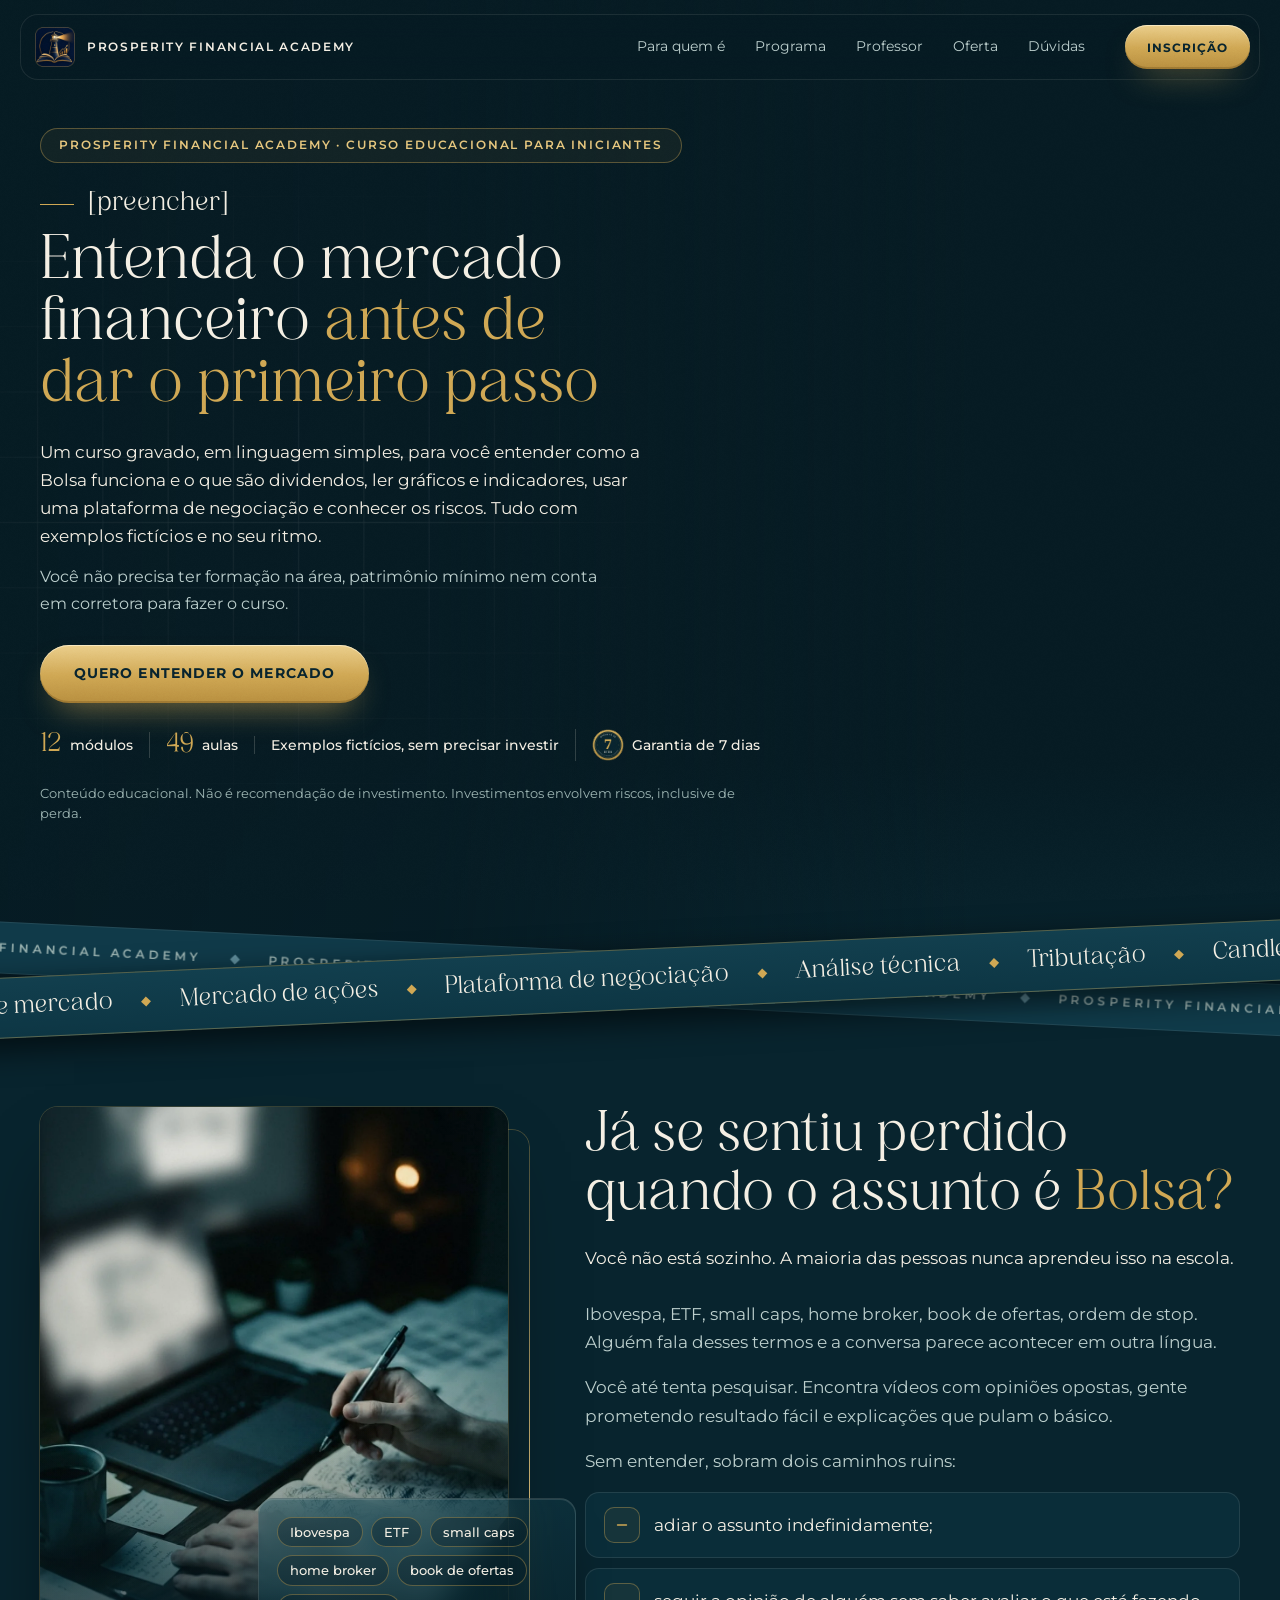
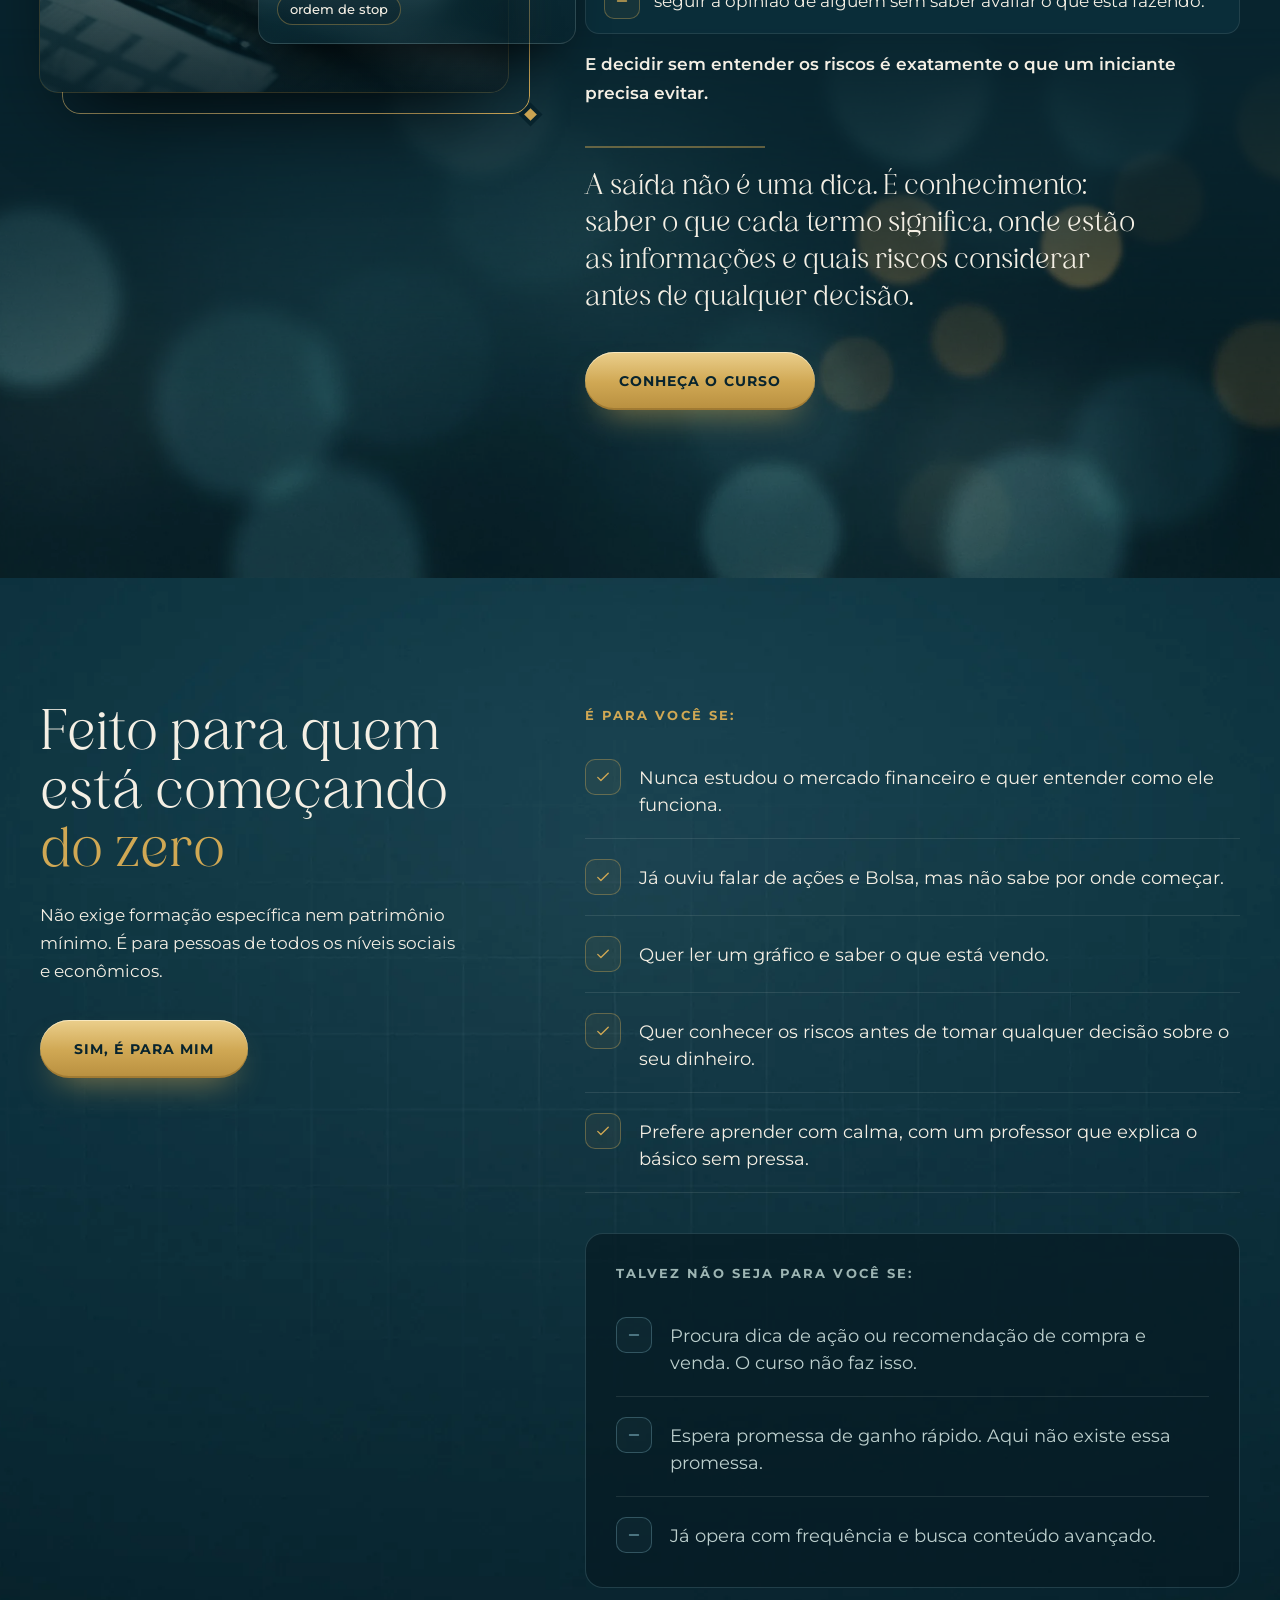
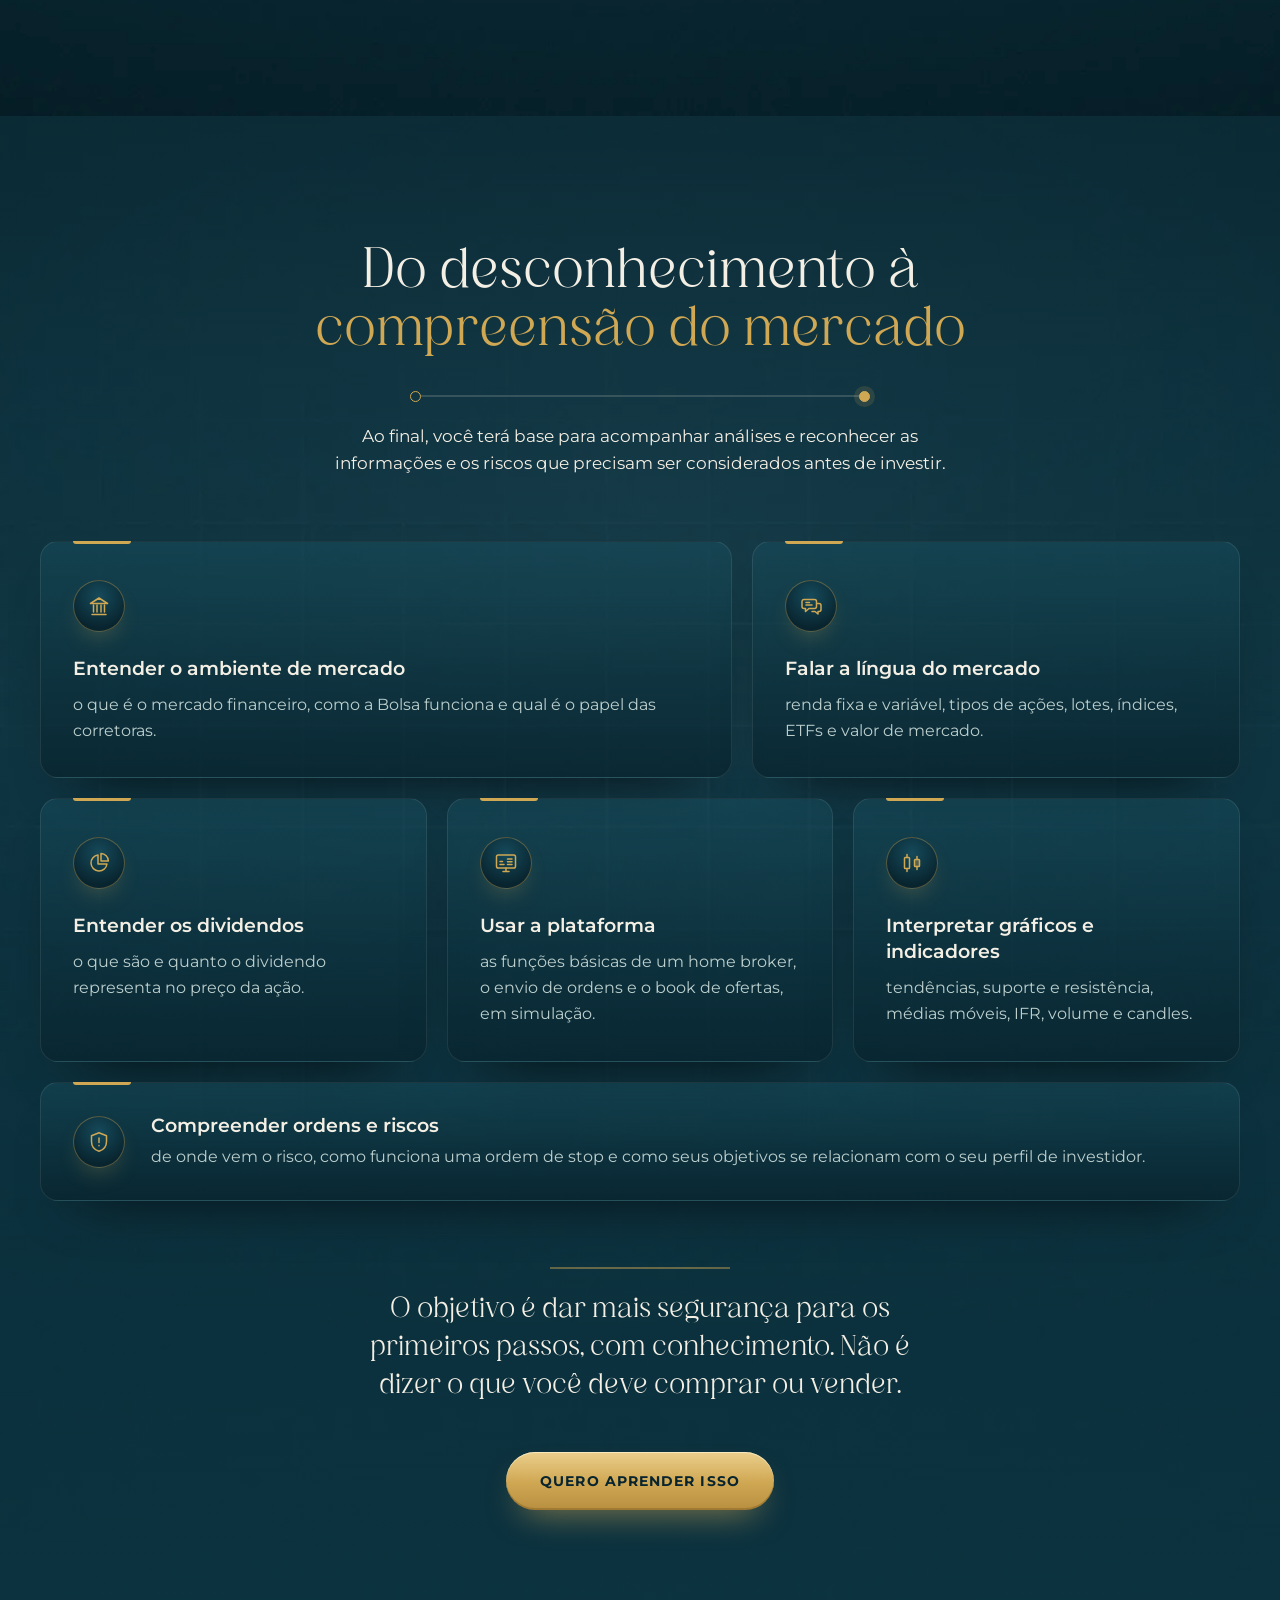
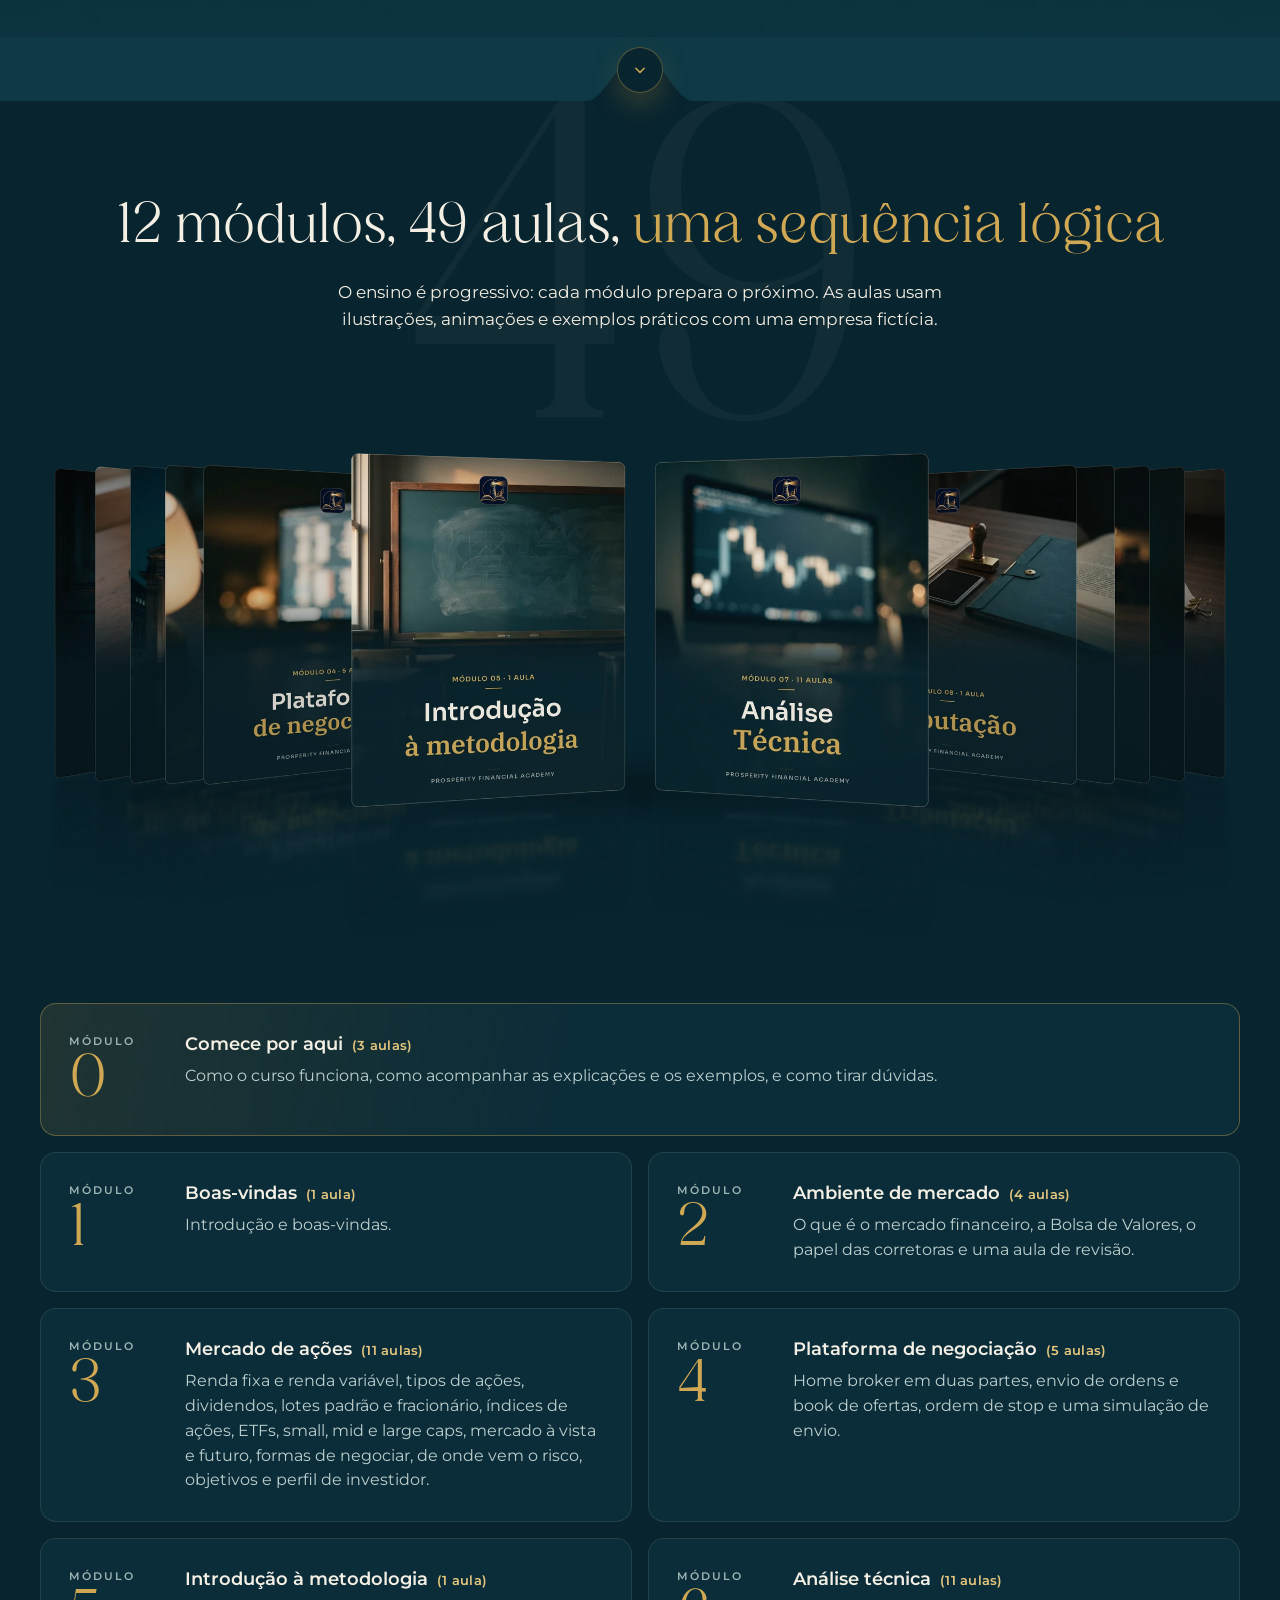
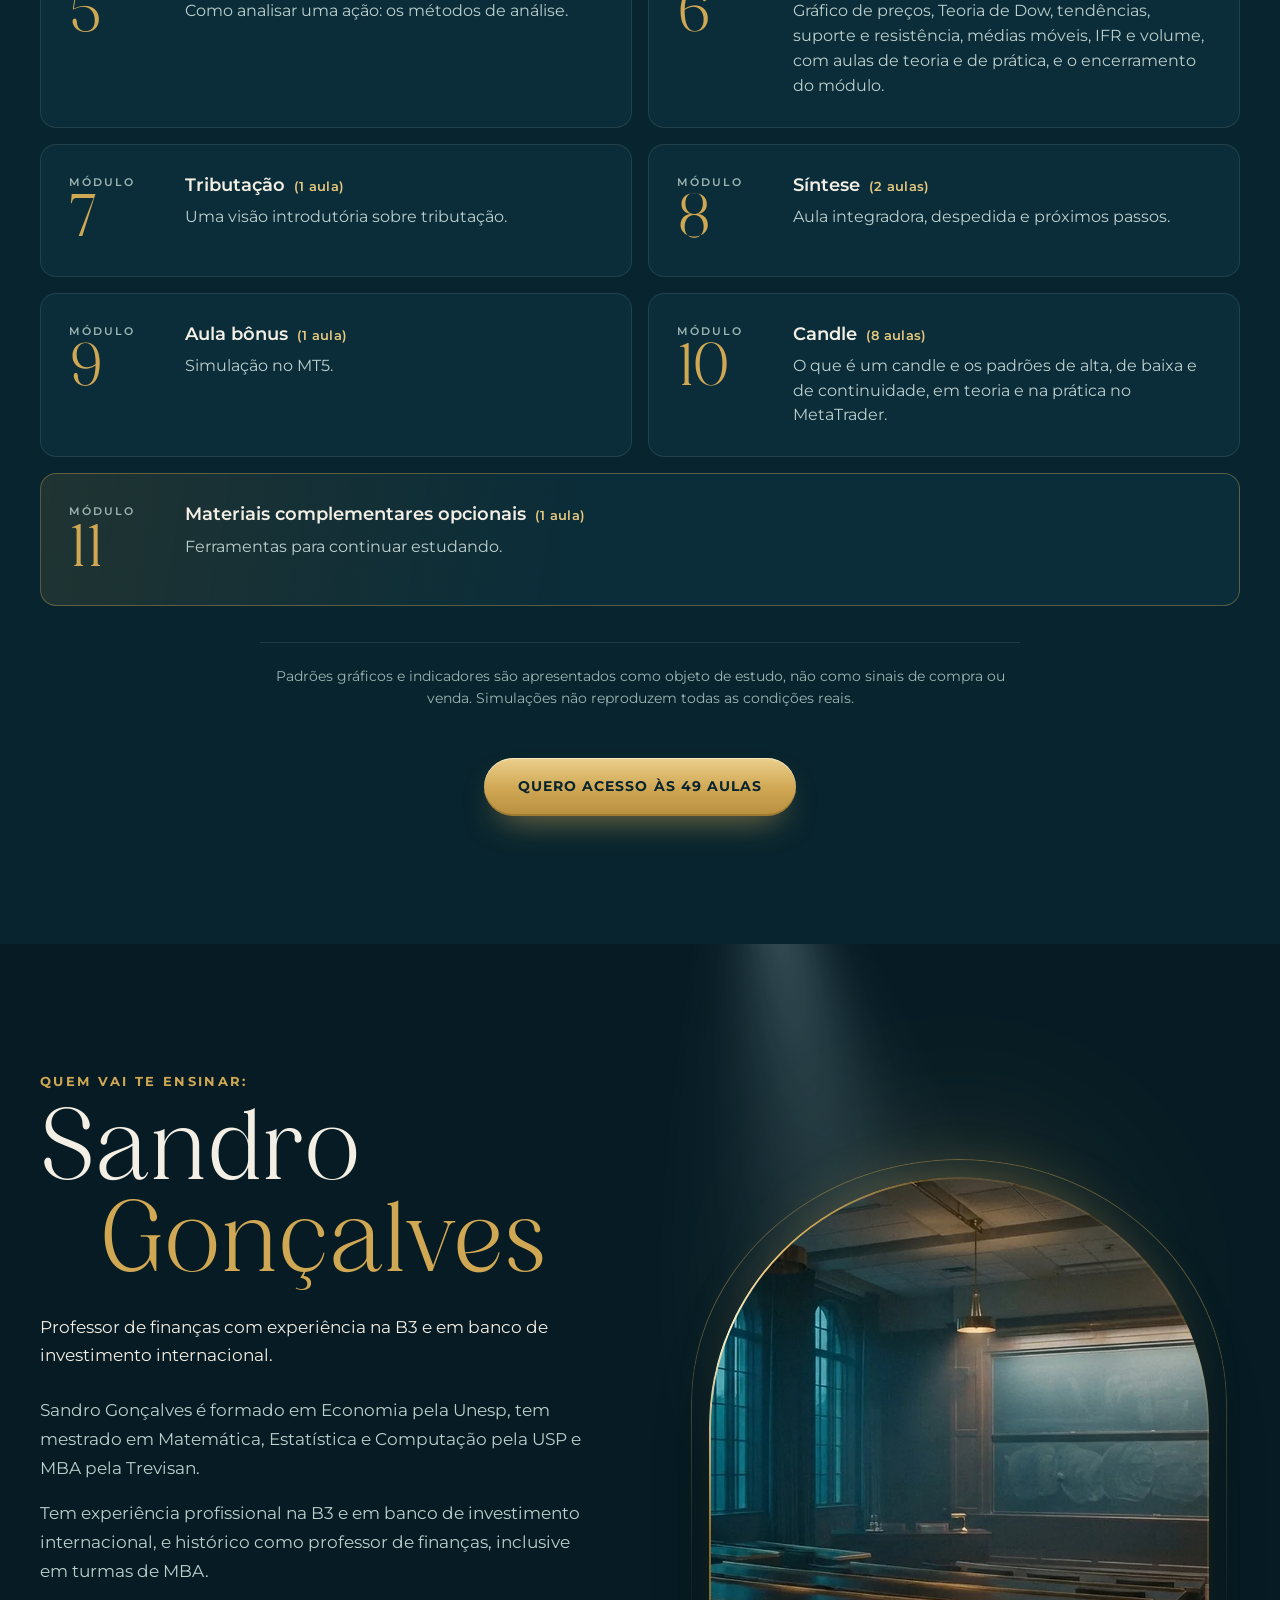
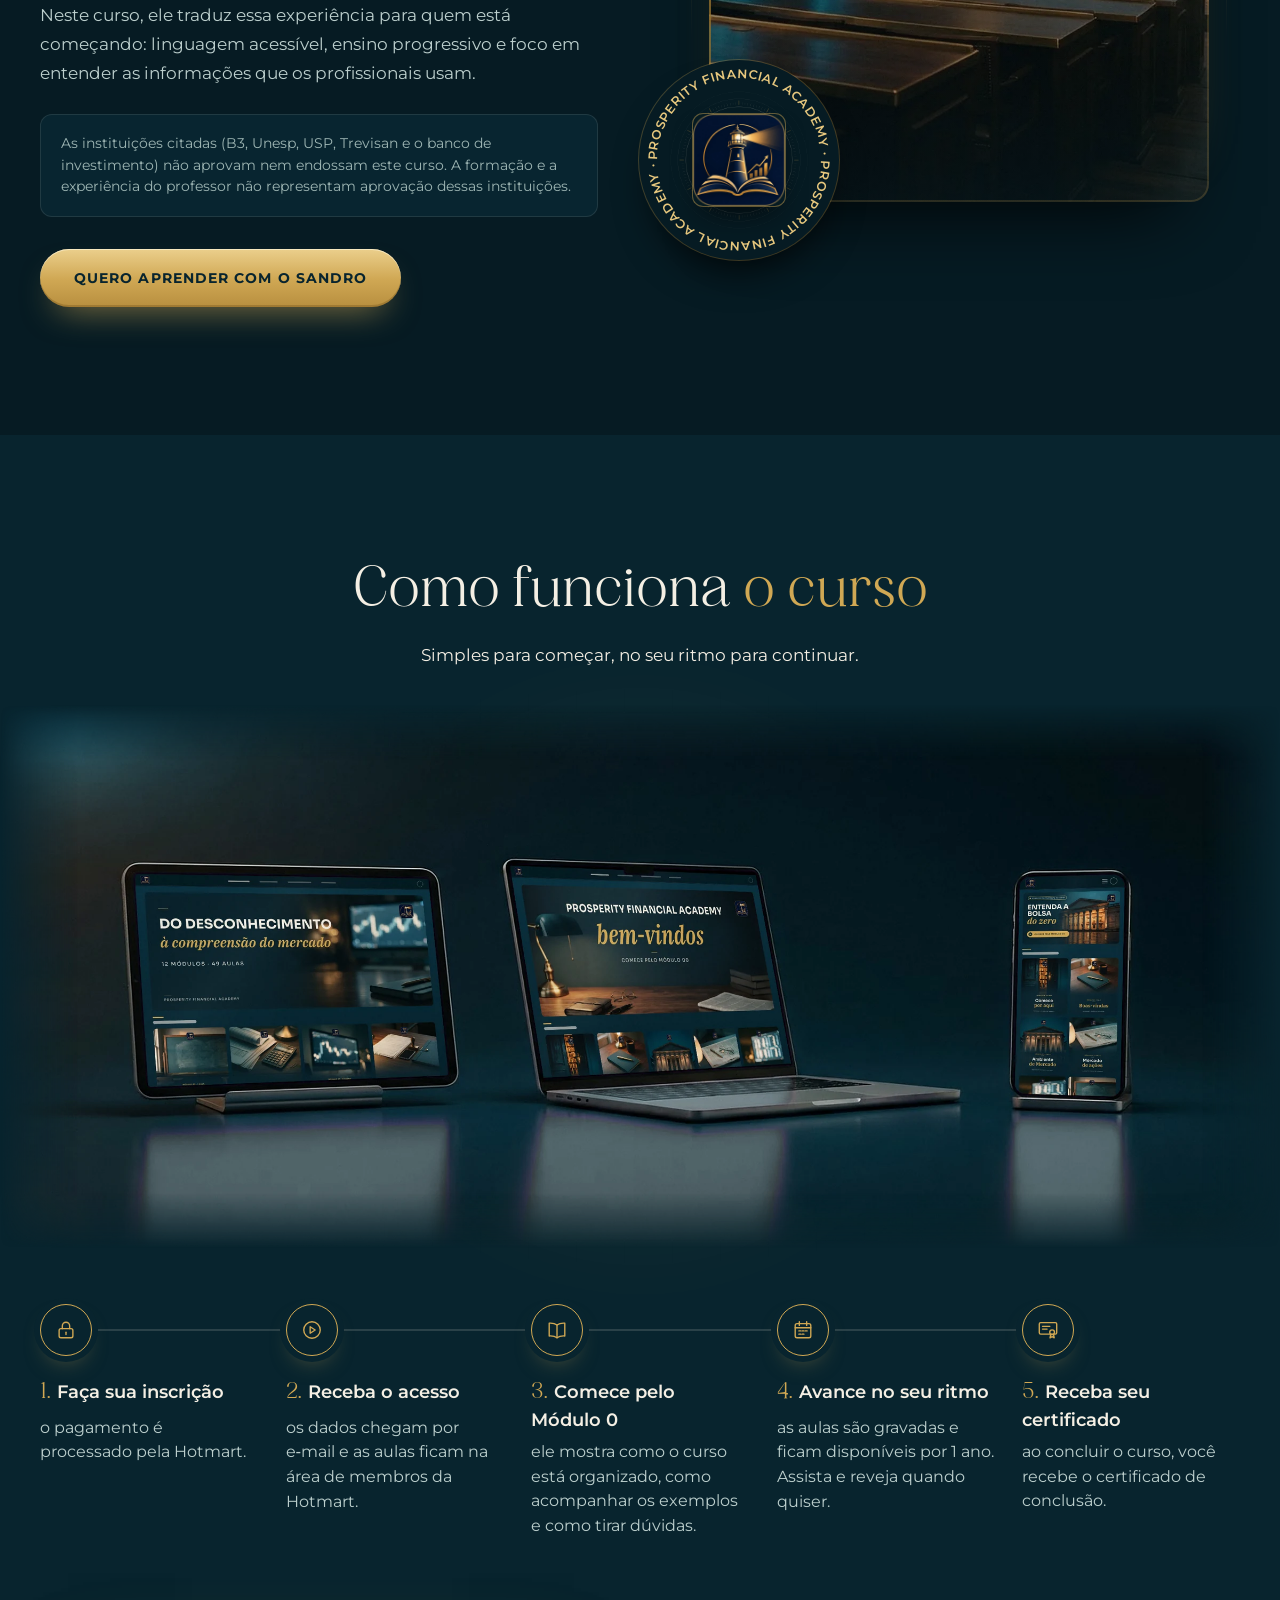
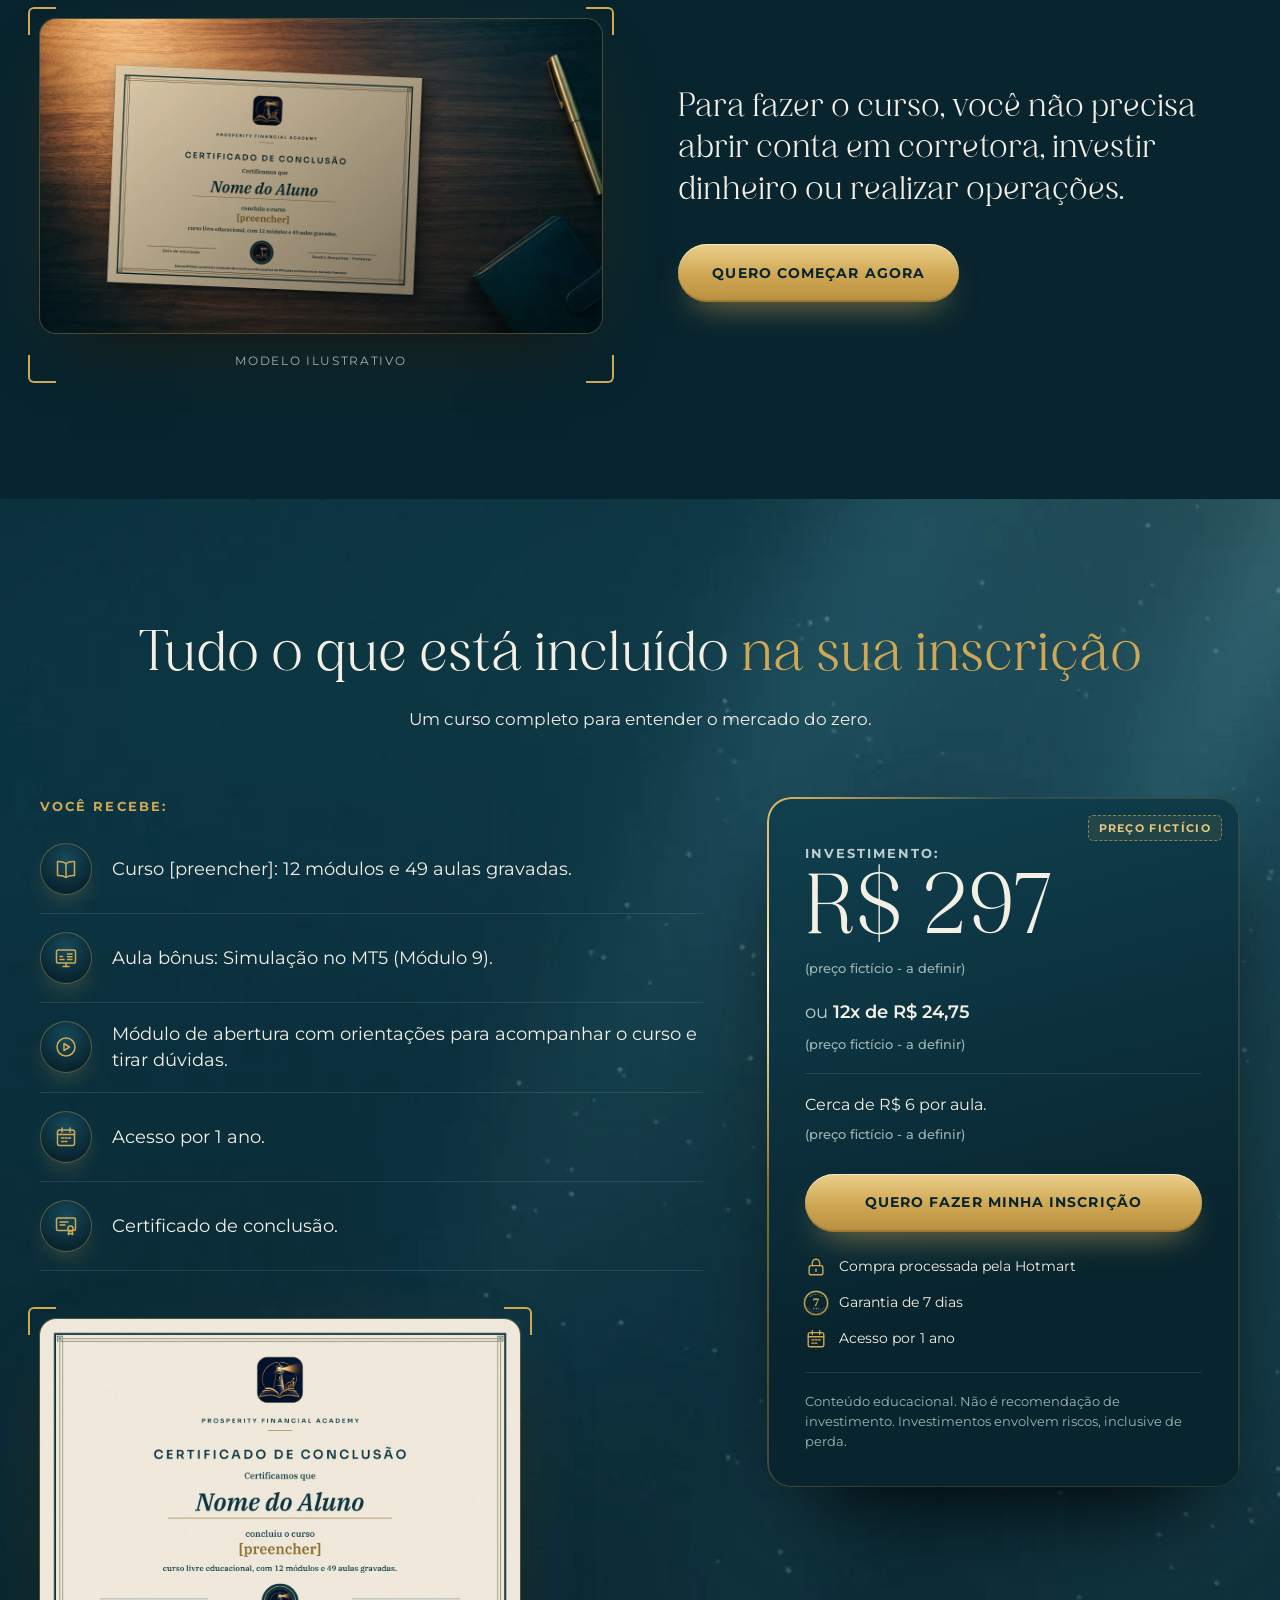
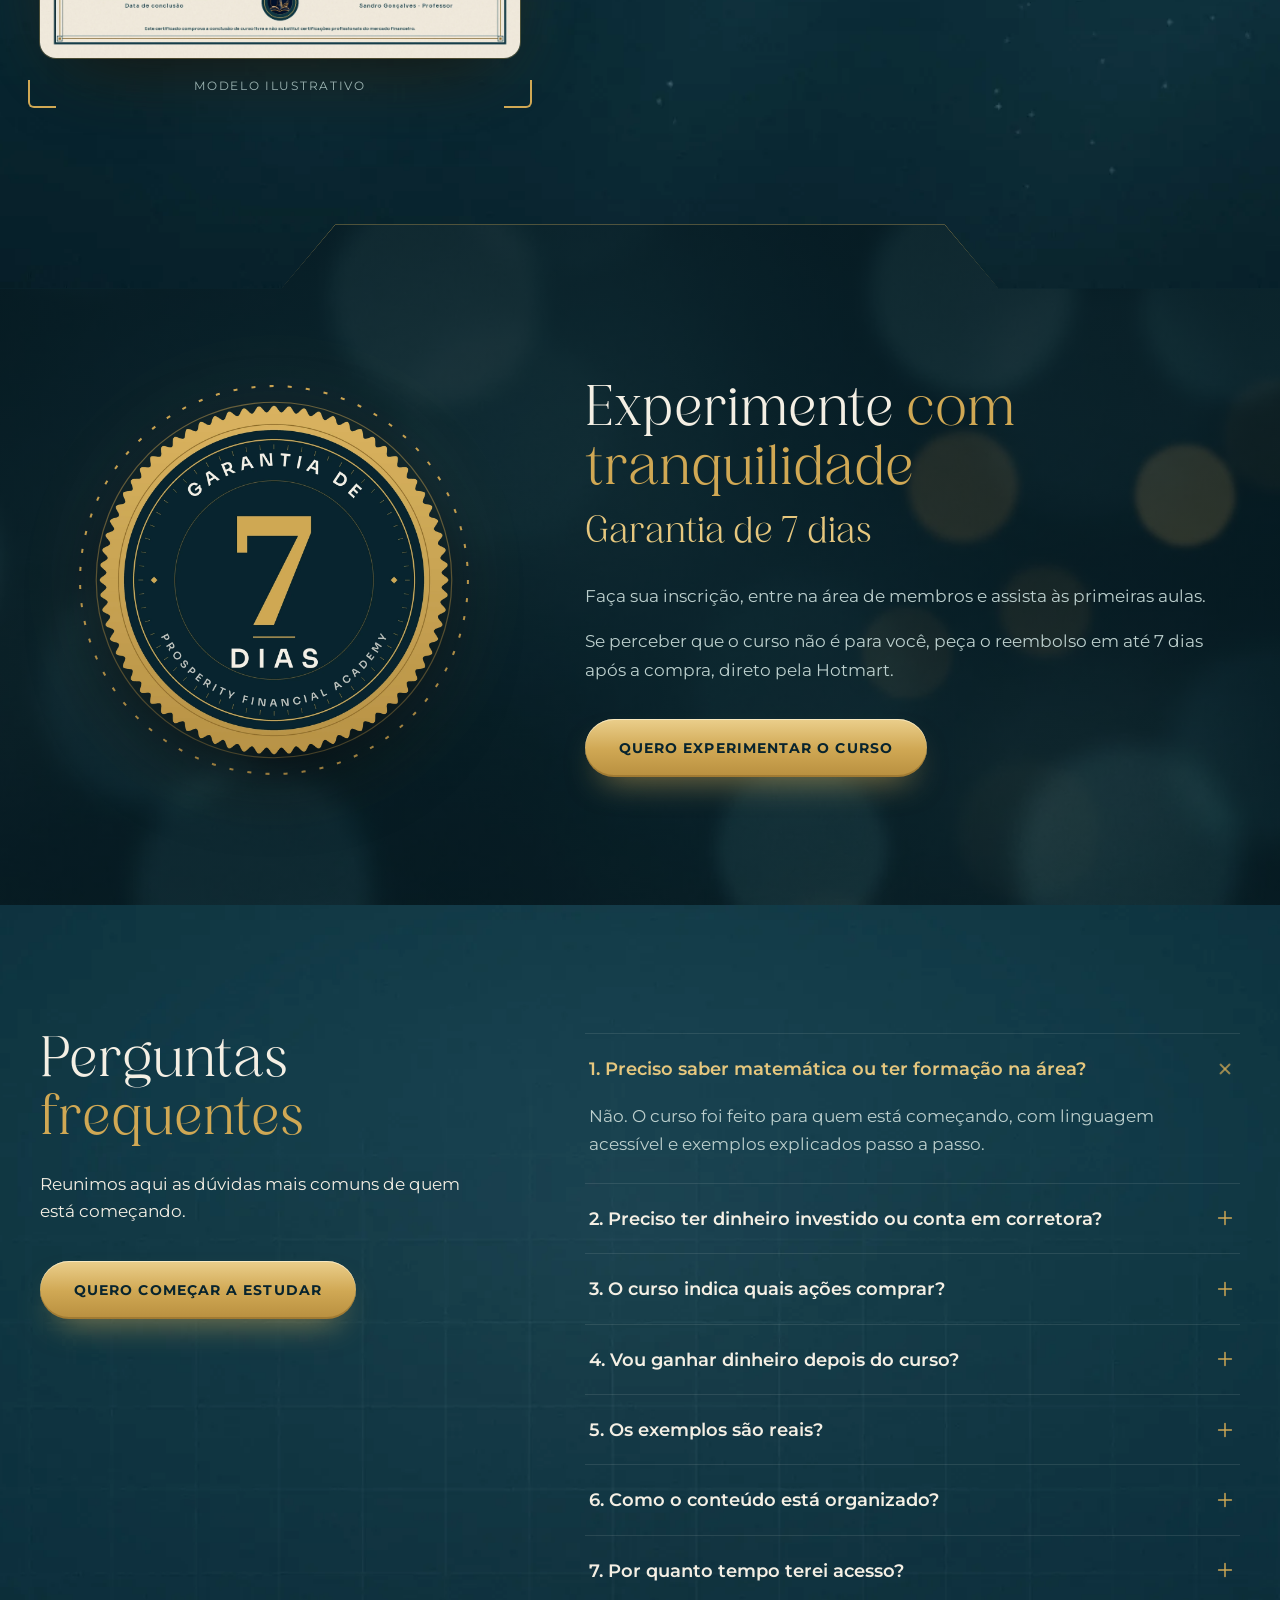
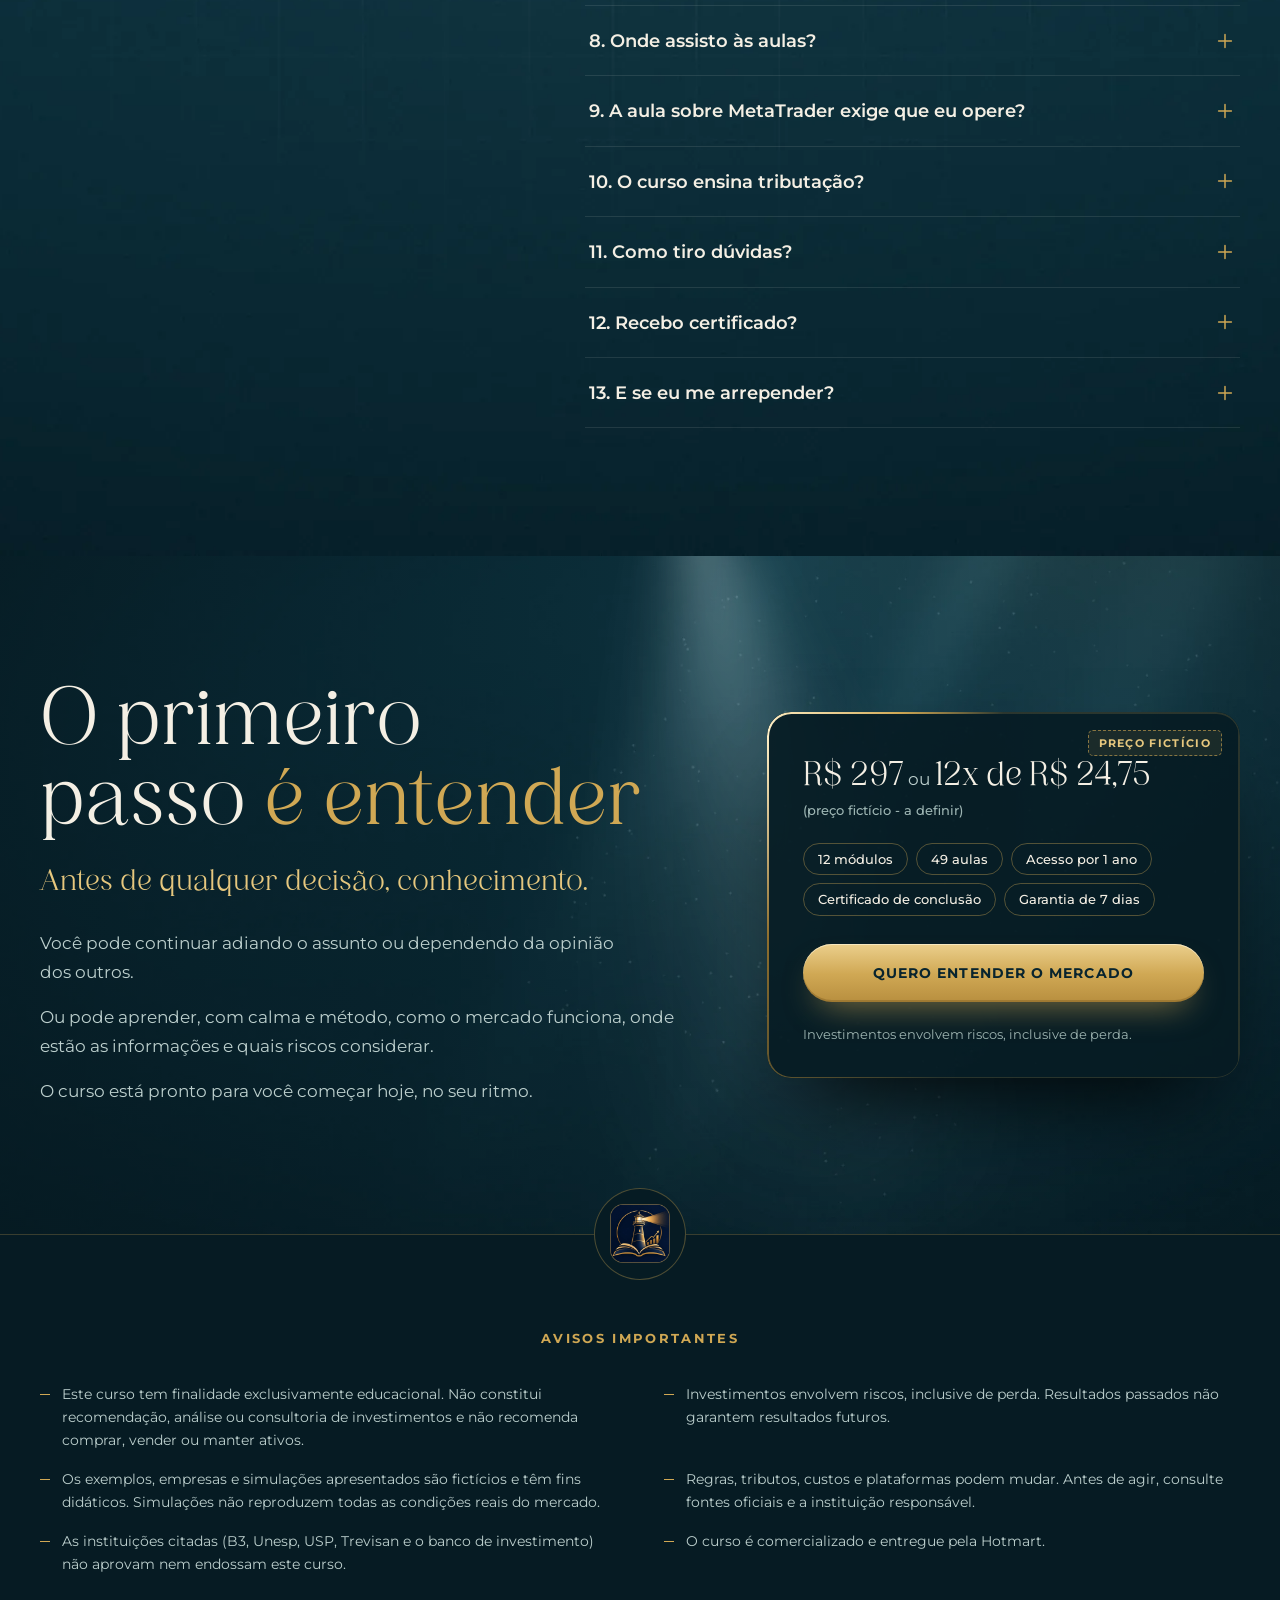
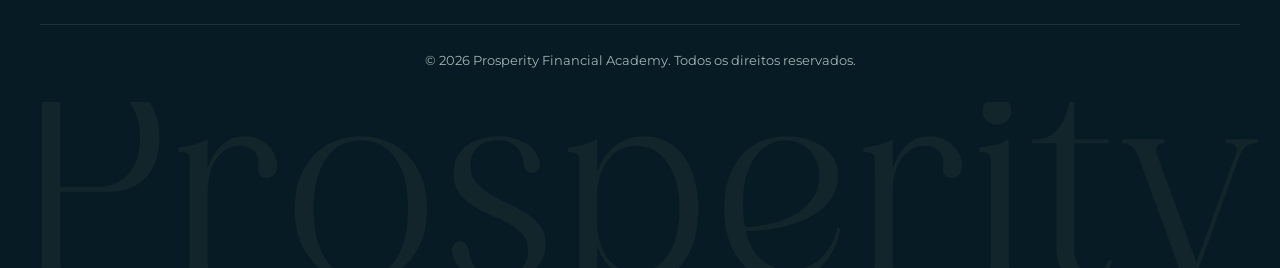
==== commit 9458d575: "[cc] sandro-preview: sales page copy v3 (12 modules, 49 lessons) and new member area art - Sales pag" ====
--- a/index.html
+++ b/index.html
@@ -4,7 +4,7 @@
 <meta charset="utf-8">
 <meta name="viewport" content="width=device-width, initial-scale=1">
 <title>Curso de investimentos para iniciantes | Prosperity</title>
-<meta name="description" content="Curso educacional para iniciantes: entenda o mercado financeiro, leia relatórios, gráficos e indicadores e conheça os riscos antes de investir.">
+<meta name="description" content="Curso educacional para iniciantes: entenda o mercado financeiro e os dividendos, leia gráficos e indicadores e conheça os riscos antes de investir.">
 <meta name="robots" content="noindex, nofollow">
 <link rel="canonical" href="https://contatoeltonmiranda-code.github.io/sandro-preview/">
 <meta name="theme-color" content="#08242E">
@@ -12,23 +12,22 @@
 <meta property="og:locale" content="pt_BR">
 <meta property="og:site_name" content="Prosperity Financial Academy">
 <meta property="og:title" content="Curso de investimentos para iniciantes | Prosperity">
-<meta property="og:description" content="Curso educacional para iniciantes: entenda o mercado financeiro, leia relatórios, gráficos e indicadores e conheça os riscos antes de investir.">
+<meta property="og:description" content="Curso educacional para iniciantes: entenda o mercado financeiro e os dividendos, leia gráficos e indicadores e conheça os riscos antes de investir.">
 <meta property="og:url" content="https://contatoeltonmiranda-code.github.io/sandro-preview/">
-<meta property="og:image" content="https://contatoeltonmiranda-code.github.io/sandro-preview/assets/img/og-curso-de-investimentos-para-iniciantes.jpg">
+<meta property="og:image" content="https://contatoeltonmiranda-code.github.io/sandro-preview/assets/img/og-curso-de-investimentos-para-iniciantes.jpg?v=20261125">
 <meta property="og:image:width" content="1200">
 <meta property="og:image:height" content="630">
 <meta property="og:image:alt" content="Curso de investimentos para iniciantes da Prosperity Financial Academy: mesa de estudo à noite com abajur de latão e livro aberto">
 <meta name="twitter:card" content="summary_large_image">
 <meta name="twitter:title" content="Curso de investimentos para iniciantes | Prosperity">
-<meta name="twitter:description" content="Curso educacional para iniciantes: entenda o mercado financeiro, leia relatórios, gráficos e indicadores e conheça os riscos antes de investir.">
-<meta name="twitter:image" content="https://contatoeltonmiranda-code.github.io/sandro-preview/assets/img/og-curso-de-investimentos-para-iniciantes.jpg">
-<link rel="icon" href="assets/img/favicon.svg" type="image/svg+xml">
-<link rel="icon" href="assets/img/favicon-32.png" sizes="32x32" type="image/png">
-<link rel="apple-touch-icon" href="assets/img/apple-touch-icon.png">
-<link rel="preload" as="image" href="assets/img/hero-desktop-21x9.webp" media="(min-width: 768px)" fetchpriority="high">
-<link rel="preload" as="image" href="assets/img/hero-mobile-4x5.webp" media="(max-width: 767px)" fetchpriority="high">
+<meta name="twitter:description" content="Curso educacional para iniciantes: entenda o mercado financeiro e os dividendos, leia gráficos e indicadores e conheça os riscos antes de investir.">
+<meta name="twitter:image" content="https://contatoeltonmiranda-code.github.io/sandro-preview/assets/img/og-curso-de-investimentos-para-iniciantes.jpg?v=20261125">
+<link rel="icon" href="assets/img/favicon-32.png?v=20261125" sizes="32x32" type="image/png">
+<link rel="apple-touch-icon" href="assets/img/apple-touch-icon.png?v=20261125">
+<link rel="preload" as="image" href="assets/img/hero-desktop-21x9.webp?v=20261125" media="(min-width: 768px)" fetchpriority="high">
+<link rel="preload" as="image" href="assets/img/hero-mobile-4x5.webp?v=20261125" media="(max-width: 767px)" fetchpriority="high">
 <script>if(location.protocol!=="file:"){["bevenida-regular-sem-a-maiusculo","montserrat-latin-var"].forEach(function(f){var l=document.createElement("link");l.rel="preload";l.as="font";l.type="font/woff2";l.crossOrigin="anonymous";l.href="assets/fonts/"+f+".woff2";document.head.appendChild(l);});}</script>
-<link rel="stylesheet" href="assets/style.css">
+<link rel="stylesheet" href="assets/style.css?v=20261125">
 <script type="application/ld+json">
 {
   "@context": "https://schema.org",
@@ -43,7 +42,7 @@
     {
       "@type": "Course",
       "name": "Curso de investimentos para iniciantes",
-      "description": "Curso de investimentos para iniciantes, gravado e educacional: entender como a Bolsa funciona, ler relatórios, gráficos e indicadores, usar uma plataforma de negociação e conhecer os riscos, com exemplos fictícios.",
+      "description": "Curso de investimentos para iniciantes, gravado e educacional: entender como a Bolsa funciona e o que são dividendos, ler gráficos e indicadores, usar uma plataforma de negociação e conhecer os riscos, com exemplos fictícios.",
       "inLanguage": "pt-BR",
       "educationalLevel": "Iniciante",
       "image": "https://contatoeltonmiranda-code.github.io/sandro-preview/assets/img/mockup-dispositivos-area-membros.webp",
@@ -52,7 +51,7 @@
       "hasCourseInstance": {
         "@type": "CourseInstance",
         "courseMode": "online",
-        "courseWorkload": "53 aulas gravadas em 13 módulos"
+        "courseWorkload": "49 aulas gravadas em 12 módulos"
       }
     },
     {
@@ -63,7 +62,7 @@
         { "@type": "Question", "name": "O curso indica quais ações comprar?", "acceptedAnswer": { "@type": "Answer", "text": "Não. O curso tem finalidade educacional e não recomenda comprar, vender ou manter ativos. Você aprende a entender as informações; qualquer decisão é sua." } },
         { "@type": "Question", "name": "Vou ganhar dinheiro depois do curso?", "acceptedAnswer": { "@type": "Answer", "text": "O curso não promete ganhos. O objetivo é que você entenda o funcionamento básico do mercado, as informações e os riscos antes de investir. Investimentos envolvem riscos, inclusive de perda." } },
         { "@type": "Question", "name": "Os exemplos são reais?", "acceptedAnswer": { "@type": "Answer", "text": "Não. O curso usa uma empresa fictícia e simulações, identificadas como tais. Simulações não reproduzem todas as condições reais do mercado." } },
-        { "@type": "Question", "name": "Como o conteúdo está organizado?", "acceptedAnswer": { "@type": "Answer", "text": "São 53 aulas em 13 módulos, em sequência progressiva: cada módulo prepara o próximo. Você assiste no seu ritmo." } },
+        { "@type": "Question", "name": "Como o conteúdo está organizado?", "acceptedAnswer": { "@type": "Answer", "text": "São 49 aulas em 12 módulos, em sequência progressiva: cada módulo prepara o próximo. Você assiste no seu ritmo." } },
         { "@type": "Question", "name": "Por quanto tempo terei acesso?", "acceptedAnswer": { "@type": "Answer", "text": "Por 1 ano. Nesse período, você pode assistir e rever as aulas quando quiser." } },
         { "@type": "Question", "name": "Onde assisto às aulas?", "acceptedAnswer": { "@type": "Answer", "text": "Na área de membros da Hotmart. Os dados de acesso chegam por e-mail após a inscrição." } },
         { "@type": "Question", "name": "A aula sobre MetaTrader exige que eu opere?", "acceptedAnswer": { "@type": "Answer", "text": "Não. A aula bônus e as práticas de candles mostram a ferramenta em simulação, para fins de estudo." } },
@@ -84,7 +83,7 @@
   <symbol id="i-mercado" viewBox="0 0 24 24"><g fill="none" stroke="currentColor" stroke-width="1.5" stroke-linecap="round" stroke-linejoin="round"><path d="M3.5 9.5L12 4l8.5 5.5"/><path d="M5 20.5h14"/><path d="M6.5 11v7M10 11v7M14 11v7M17.5 11v7"/><path d="M4.5 9.5h15"/></g></symbol>
   <symbol id="i-lingua" viewBox="0 0 24 24"><g fill="none" stroke="currentColor" stroke-width="1.5" stroke-linecap="round" stroke-linejoin="round"><path d="M4 5.5h10.5a2 2 0 0 1 2 2v5a2 2 0 0 1-2 2H9l-3.5 3v-3H4a2 2 0 0 1-2-2v-5a2 2 0 0 1 2-2z" transform="translate(1 0)"/><path d="M18.5 9.5H20a2 2 0 0 1 2 2v4a2 2 0 0 1-2 2h-1v2.5L16 17.5h-3"/><path d="M7 11h6M7 8.5h3.5"/></g></symbol>
   <symbol id="i-plataforma" viewBox="0 0 24 24"><g fill="none" stroke="currentColor" stroke-width="1.5" stroke-linecap="round" stroke-linejoin="round"><rect x="2.5" y="4" width="19" height="13" rx="1.8"/><path d="M9 20.5h6M12 17v3.5"/><path d="M6 13.5h4M6 10.5h2.5M13.5 8h4.5M13.5 10.75h4.5M13.5 13.5h4.5"/></g></symbol>
-  <symbol id="i-relatorio" viewBox="0 0 24 24"><g fill="none" stroke="currentColor" stroke-width="1.5" stroke-linecap="round" stroke-linejoin="round"><path d="M6 2.5h8.5L19 7v13.5a1 1 0 0 1-1 1H6a1 1 0 0 1-1-1v-17a1 1 0 0 1 1-1z"/><path d="M14 2.5V7.5h5"/><path d="M8 11.5h8M8 14.5h8M8 17.5h5"/></g></symbol>
+  <symbol id="i-fatia" viewBox="0 0 24 24"><g fill="none" stroke="currentColor" stroke-width="1.5" stroke-linecap="round" stroke-linejoin="round"><path d="M11 4.05A8 8 0 1 0 19.95 13H11z"/><path d="M14 2.6a7.5 7.5 0 0 1 7.4 7.4H14z"/></g></symbol>
   <symbol id="i-candle" viewBox="0 0 24 24"><g fill="none" stroke="currentColor" stroke-width="1.5" stroke-linecap="round"><path d="M7 3.5v3M7 17.5v3M17 5.5v3M17 15.5v3"/><rect x="4.5" y="6.5" width="5" height="11" rx=".8"/><rect x="14.5" y="8.5" width="5" height="7" rx=".8" fill="currentColor" fill-opacity=".35"/></g></symbol>
   <symbol id="i-escudo" viewBox="0 0 24 24"><g fill="none" stroke="currentColor" stroke-width="1.5" stroke-linecap="round" stroke-linejoin="round"><path d="M12 2.8l7.5 3v5.6c0 4.6-3.1 8.4-7.5 9.8-4.4-1.4-7.5-5.2-7.5-9.8V5.8z"/><path d="M12 8v4.5M12 15.6v.2"/></g></symbol>
   <symbol id="i-cadeado" viewBox="0 0 24 24"><g fill="none" stroke="currentColor" stroke-width="1.5" stroke-linecap="round" stroke-linejoin="round"><rect x="4.5" y="10.5" width="15" height="10" rx="2"/><path d="M8 10.5V7.5a4 4 0 0 1 8 0v3"/><path d="M12 14.5v2.5"/></g></symbol>
@@ -101,7 +100,7 @@
 <header class="nav" id="topo">
   <div class="nav__caixa">
     <a class="nav__marca" href="#inicio" aria-label="Prosperity Financial Academy, início">
-      <img src="assets/img/el-monograma-pfa.webp" width="40" height="40" alt="" aria-hidden="true">
+      <img src="assets/img/el-monograma-pfa.webp?v=20261125" width="40" height="40" alt="" aria-hidden="true">
       <span>Prosperity Financial Academy</span>
     </a>
     <nav class="nav__links" aria-label="Seções">
@@ -120,25 +119,25 @@
 <!-- SEÇÃO 1 — HERO -->
 <section class="hero" id="inicio" aria-labelledby="h1">
   <picture class="hero__foto">
-    <source media="(max-width: 767px)" srcset="assets/img/hero-mobile-4x5.webp" width="1200" height="1500">
-    <img src="assets/img/hero-desktop-21x9.webp" width="2400" height="1029" fetchpriority="high" decoding="async" alt="Mesa de estudo à noite para quem está começando a aprender sobre investimentos, com abajur de latão, livro aberto e caneta-tinteiro diante de uma janela com luzes desfocadas">
+    <source media="(max-width: 767px)" srcset="assets/img/hero-mobile-4x5.webp?v=20261125" width="1200" height="1500">
+    <img src="assets/img/hero-desktop-21x9.webp?v=20261125" width="2400" height="1029" fetchpriority="high" decoding="async" alt="Mesa de estudo à noite para quem está começando a aprender sobre investimentos, com abajur de latão, livro aberto e caneta-tinteiro diante de uma janela com luzes desfocadas">
   </picture>
-  <img class="hero__grade" src="assets/img/el-grid-linhas.webp" width="2400" height="1350" alt="" aria-hidden="true">
+  <img class="hero__grade" src="assets/img/el-grid-linhas.webp?v=20261125" width="2400" height="1350" alt="" aria-hidden="true">
   <div class="hero__veu" aria-hidden="true"></div>
   <div class="hero__corpo wrap">
     <p class="pilula rv">Prosperity Financial Academy · Curso educacional para iniciantes</p>
     <p class="hero__curso rv">[preencher]</p>
     <h1 id="h1" class="hero__titulo rv">Entenda o mercado financeiro <em>antes de dar o primeiro passo</em></h1>
-    <p class="hero__sub rv">Um curso gravado, em linguagem simples, para você entender como a Bolsa funciona, ler relatórios, gráficos e indicadores, usar uma plataforma de negociação e conhecer os riscos. Tudo com exemplos fictícios e no seu ritmo.</p>
+    <p class="hero__sub rv">Um curso gravado, em linguagem simples, para você entender como a Bolsa funciona e o que são dividendos, ler gráficos e indicadores, usar uma plataforma de negociação e conhecer os riscos. Tudo com exemplos fictícios e no seu ritmo.</p>
     <p class="hero__apoio rv">Você não precisa ter formação na área, patrimônio mínimo nem conta em corretora para fazer o curso.</p>
     <div class="hero__acao rv">
       <a class="btn btn--brilho" href="#checkout" data-cta="hero">Quero entender o mercado</a>
     </div>
     <ul class="selos rv" aria-label="Destaques do curso">
-      <li><span class="selos__num" data-count="13">13</span> módulos</li>
-      <li><span class="selos__num" data-count="53">53</span> aulas</li>
+      <li><span class="selos__num" data-count="12">12</span> módulos</li>
+      <li><span class="selos__num" data-count="49">49</span> aulas</li>
       <li>Exemplos fictícios, sem precisar investir</li>
-      <li class="selos__garantia"><img src="assets/img/selo-garantia-7-dias-320.webp" width="320" height="320" alt="" aria-hidden="true">Garantia de 7 dias</li>
+      <li class="selos__garantia"><img src="assets/img/selo-garantia-7-dias-320.webp?v=20261125" width="320" height="320" alt="" aria-hidden="true">Garantia de 7 dias</li>
     </ul>
     <p class="micro rv">Conteúdo educacional. Não é recomendação de investimento. Investimentos envolvem riscos, inclusive de perda.</p>
   </div>
@@ -150,20 +149,20 @@
     <span>Prosperity Financial Academy</span><i></i><span>Prosperity Financial Academy</span><i></i><span>Prosperity Financial Academy</span><i></i><span>Prosperity Financial Academy</span><i></i>
   </div></div>
   <div class="fita fita--frente"><div class="fita__trilho">
-    <span>Ambiente de mercado</span><i></i><span>Mercado de ações</span><i></i><span>Plataforma de negociação</span><i></i><span>Análise fundamentalista</span><i></i><span>Análise técnica</span><i></i><span>Tributação</span><i></i><span>Candle</span><i></i>
-    <span>Ambiente de mercado</span><i></i><span>Mercado de ações</span><i></i><span>Plataforma de negociação</span><i></i><span>Análise fundamentalista</span><i></i><span>Análise técnica</span><i></i><span>Tributação</span><i></i><span>Candle</span><i></i>
+    <span>Ambiente de mercado</span><i></i><span>Mercado de ações</span><i></i><span>Plataforma de negociação</span><i></i><span>Análise técnica</span><i></i><span>Tributação</span><i></i><span>Candle</span><i></i><span>Ambiente de mercado</span><i></i><span>Mercado de ações</span><i></i><span>Plataforma de negociação</span><i></i><span>Análise técnica</span><i></i><span>Tributação</span><i></i><span>Candle</span><i></i>
+    <span>Ambiente de mercado</span><i></i><span>Mercado de ações</span><i></i><span>Plataforma de negociação</span><i></i><span>Análise técnica</span><i></i><span>Tributação</span><i></i><span>Candle</span><i></i><span>Ambiente de mercado</span><i></i><span>Mercado de ações</span><i></i><span>Plataforma de negociação</span><i></i><span>Análise técnica</span><i></i><span>Tributação</span><i></i><span>Candle</span><i></i>
   </div></div>
 </div>
 
 <!-- SEÇÃO 2 — PROBLEMA -->
 <section class="sec problema" id="problema" aria-labelledby="h-problema">
-  <img class="problema__bokeh" src="assets/img/bg-bokeh-petroleo.webp" width="2400" height="1018" alt="" aria-hidden="true" loading="lazy">
+  <img class="problema__bokeh" src="assets/img/bg-bokeh-petroleo.webp?v=20261125" width="2400" height="1018" alt="" aria-hidden="true" loading="lazy">
   <div class="wrap problema__grade">
     <figure class="cena-problema problema__foto rv">
-      <img class="cena-problema__brilho" src="assets/img/el-brilho-latao.webp" width="1200" height="1200" alt="" aria-hidden="true" loading="lazy">
+      <img class="cena-problema__brilho" src="assets/img/el-brilho-latao.webp?v=20261125" width="1200" height="1200" alt="" aria-hidden="true" loading="lazy">
       <span class="cena-problema__moldura" aria-hidden="true"></span>
       <div class="cena-problema__janela">
-        <img class="cena-problema__img" data-parallax="28" src="assets/img/problema-4x5.webp" width="1200" height="1500" loading="lazy" decoding="async" alt="Mãos sobre uma mesa com caderno cheio de rabiscos, folhas e telas desfocadas, transmitindo a confusão de quem ainda não entende os termos da Bolsa">
+        <img class="cena-problema__img" data-parallax="28" src="assets/img/problema-4x5.webp?v=20261125" width="1200" height="1500" loading="lazy" decoding="async" alt="Mãos sobre uma mesa com caderno cheio de rabiscos, folhas e telas desfocadas, transmitindo a confusão de quem ainda não entende os termos da Bolsa">
       </div>
       <div class="cena-problema__vidro" data-parallax="-14" aria-hidden="true">
         <ul class="termos">
@@ -185,7 +184,7 @@
         <p class="enfase rv">E decidir sem entender os riscos é exatamente o que um iniciante precisa evitar.</p>
       </div>
       <div class="ponte rv">
-        <img class="filete-img" src="assets/img/el-filete-latao.webp" width="900" height="12" alt="" aria-hidden="true" loading="lazy">
+        <img class="filete-img" src="assets/img/el-filete-latao.webp?v=20261125" width="900" height="12" alt="" aria-hidden="true" loading="lazy">
         <p>A saída não é uma dica. É conhecimento: saber o que cada termo significa, onde estão as informações e quais riscos considerar antes de qualquer decisão.</p>
       </div>
       <a class="btn btn--brilho rv" href="#checkout" data-cta="problema">Conheça o curso</a>
@@ -206,7 +205,7 @@
       <ul class="lista-caixa">
         <li class="rv"><span class="ico ico--caixa"><svg><use href="#i-check"/></svg></span><p>Nunca estudou o mercado financeiro e quer entender como ele funciona.</p></li>
         <li class="rv"><span class="ico ico--caixa"><svg><use href="#i-check"/></svg></span><p>Já ouviu falar de ações e Bolsa, mas não sabe por onde começar.</p></li>
-        <li class="rv"><span class="ico ico--caixa"><svg><use href="#i-check"/></svg></span><p>Quer ler um relatório ou um gráfico e saber o que está vendo.</p></li>
+        <li class="rv"><span class="ico ico--caixa"><svg><use href="#i-check"/></svg></span><p>Quer ler um gráfico e saber o que está vendo.</p></li>
         <li class="rv"><span class="ico ico--caixa"><svg><use href="#i-check"/></svg></span><p>Quer conhecer os riscos antes de tomar qualquer decisão sobre o seu dinheiro.</p></li>
         <li class="rv"><span class="ico ico--caixa"><svg><use href="#i-check"/></svg></span><p>Prefere aprender com calma, com um professor que explica o básico sem pressa.</p></li>
       </ul>
@@ -233,13 +232,13 @@
     <ul class="bento">
       <li class="card card--a rv"><span class="card__aba" aria-hidden="true"></span><span class="ico ico--disco"><svg><use href="#i-mercado"/></svg></span><h3>Entender o ambiente de mercado</h3><p>o que é o mercado financeiro, como a Bolsa funciona e qual é o papel das corretoras.</p></li>
       <li class="card card--b rv"><span class="card__aba" aria-hidden="true"></span><span class="ico ico--disco"><svg><use href="#i-lingua"/></svg></span><h3>Falar a língua do mercado</h3><p>renda fixa e variável, tipos de ações, lotes, índices, ETFs e valor de mercado.</p></li>
-      <li class="card card--c rv"><span class="card__aba" aria-hidden="true"></span><span class="ico ico--disco"><svg><use href="#i-plataforma"/></svg></span><h3>Usar a plataforma</h3><p>as funções básicas de um home broker, o envio de ordens e o book de ofertas, em simulação.</p></li>
-      <li class="card card--d rv"><span class="card__aba" aria-hidden="true"></span><span class="ico ico--disco"><svg><use href="#i-relatorio"/></svg></span><h3>Ler relatórios introdutórios</h3><p>os números de uma empresa, os índices e os indicadores de preço, com exemplos de uma empresa fictícia.</p></li>
+      <li class="card card--c rv"><span class="card__aba" aria-hidden="true"></span><span class="ico ico--disco"><svg><use href="#i-fatia"/></svg></span><h3>Entender os dividendos</h3><p>o que são e quanto o dividendo representa no preço da ação.</p></li>
+      <li class="card card--d rv"><span class="card__aba" aria-hidden="true"></span><span class="ico ico--disco"><svg><use href="#i-plataforma"/></svg></span><h3>Usar a plataforma</h3><p>as funções básicas de um home broker, o envio de ordens e o book de ofertas, em simulação.</p></li>
       <li class="card card--e rv"><span class="card__aba" aria-hidden="true"></span><span class="ico ico--disco"><svg><use href="#i-candle"/></svg></span><h3>Interpretar gráficos e indicadores</h3><p>tendências, suporte e resistência, médias móveis, IFR, volume e candles.</p></li>
       <li class="card card--f rv"><span class="card__aba" aria-hidden="true"></span><span class="ico ico--disco"><svg><use href="#i-escudo"/></svg></span><h3>Compreender ordens e riscos</h3><p>de onde vem o risco, como funciona uma ordem de stop e como seus objetivos se relacionam com o seu perfil de investidor.</p></li>
     </ul>
     <div class="fecho rv">
-      <img class="filete-img" src="assets/img/el-filete-latao.webp" width="900" height="12" alt="" aria-hidden="true" loading="lazy">
+      <img class="filete-img" src="assets/img/el-filete-latao.webp?v=20261125" width="900" height="12" alt="" aria-hidden="true" loading="lazy">
       <p>O objetivo é dar mais segurança para os primeiros passos, com conhecimento. Não é dizer o que você deve comprar ou vender.</p>
     </div>
     <div class="acao-centro rv"><a class="btn btn--brilho" href="#checkout" data-cta="aprender">Quero aprender isso</a></div>
@@ -253,40 +252,39 @@
 
 <!-- SEÇÃO 5 — CONTEÚDO PROGRAMÁTICO -->
 <section class="sec programa" id="programa" aria-labelledby="h-programa">
-  <span class="fantasma fantasma--programa" aria-hidden="true">53</span>
+  <span class="fantasma fantasma--programa" aria-hidden="true">49</span>
   <div class="wrap">
     <div class="cabeca-centro">
-      <h2 id="h-programa" class="titulo rv"><span data-count="13">13</span> módulos, <span data-count="53">53</span> aulas, <em>uma sequência lógica</em></h2>
+      <h2 id="h-programa" class="titulo rv"><span data-count="12">12</span> módulos, <span data-count="49">49</span> aulas, <em>uma sequência lógica</em></h2>
       <p class="sub rv">O ensino é progressivo: cada módulo prepara o próximo. As aulas usam ilustrações, animações e exemplos práticos com uma empresa fictícia.</p>
     </div>
   </div>
   <figure class="programa__capas rv">
-    <img src="assets/img/mockup-capas-modulos.webp" width="2400" height="1200" loading="lazy" decoding="async" alt="Capas dos 13 módulos do curso dispostas em leque tridimensional, do Módulo 0 ao Módulo 12">
+    <img src="assets/img/mockup-capas-modulos.webp?v=20261125" width="2400" height="1200" loading="lazy" decoding="async" alt="Capas dos 12 módulos do curso dispostas em leque tridimensional">
   </figure>
   <div class="wrap">
     <ol class="modulos">
       <li class="mod rv"><p class="mod__num"><span>Módulo</span> <b>0</b></p><div class="mod__corpo"><h3>Comece por aqui <span class="mod__aulas">(3 aulas)</span></h3><p>Como o curso funciona, como acompanhar as explicações e os exemplos, e como tirar dúvidas.</p></div></li>
       <li class="mod rv"><p class="mod__num"><span>Módulo</span> <b>1</b></p><div class="mod__corpo"><h3>Boas-vindas <span class="mod__aulas">(1 aula)</span></h3><p>Introdução e boas-vindas.</p></div></li>
       <li class="mod rv"><p class="mod__num"><span>Módulo</span> <b>2</b></p><div class="mod__corpo"><h3>Ambiente de mercado <span class="mod__aulas">(4 aulas)</span></h3><p>O que é o mercado financeiro, a Bolsa de Valores, o papel das corretoras e uma aula de revisão.</p></div></li>
-      <li class="mod rv"><p class="mod__num"><span>Módulo</span> <b>3</b></p><div class="mod__corpo"><h3>Mercado de ações <span class="mod__aulas">(10 aulas)</span></h3><p>Renda fixa e renda variável, tipos de ações, lotes padrão e fracionário, índices de ações, ETFs, small, mid e large caps, mercado à vista e futuro, formas de negociar, de onde vem o risco, objetivos e perfil de investidor.</p></div></li>
+      <li class="mod rv"><p class="mod__num"><span>Módulo</span> <b>3</b></p><div class="mod__corpo"><h3>Mercado de ações <span class="mod__aulas">(11 aulas)</span></h3><p>Renda fixa e renda variável, tipos de ações, dividendos, lotes padrão e fracionário, índices de ações, ETFs, small, mid e large caps, mercado à vista e futuro, formas de negociar, de onde vem o risco, objetivos e perfil de investidor.</p></div></li>
       <li class="mod rv"><p class="mod__num"><span>Módulo</span> <b>4</b></p><div class="mod__corpo"><h3>Plataforma de negociação <span class="mod__aulas">(5 aulas)</span></h3><p>Home broker em duas partes, envio de ordens e book de ofertas, ordem de stop e uma simulação de envio.</p></div></li>
       <li class="mod rv"><p class="mod__num"><span>Módulo</span> <b>5</b></p><div class="mod__corpo"><h3>Introdução à metodologia <span class="mod__aulas">(1 aula)</span></h3><p>Como analisar uma ação: os métodos de análise.</p></div></li>
-      <li class="mod rv"><p class="mod__num"><span>Módulo</span> <b>6</b></p><div class="mod__corpo"><h3>Análise fundamentalista <span class="mod__aulas">(5 aulas)</span></h3><p>Os números de uma empresa, o que os índices revelam, indicadores de preço e a leitura de um relatório fundamentalista.</p></div></li>
-      <li class="mod rv"><p class="mod__num"><span>Módulo</span> <b>7</b></p><div class="mod__corpo"><h3>Análise técnica <span class="mod__aulas">(11 aulas)</span></h3><p>Gráfico de preços, Teoria de Dow, tendências, suporte e resistência, médias móveis, IFR e volume, com aulas de teoria e de prática, e o encerramento do módulo.</p></div></li>
-      <li class="mod rv"><p class="mod__num"><span>Módulo</span> <b>8</b></p><div class="mod__corpo"><h3>Tributação <span class="mod__aulas">(1 aula)</span></h3><p>Uma visão introdutória sobre tributação.</p></div></li>
-      <li class="mod rv"><p class="mod__num"><span>Módulo</span> <b>9</b></p><div class="mod__corpo"><h3>Síntese <span class="mod__aulas">(2 aulas)</span></h3><p>Aula integradora, despedida e próximos passos.</p></div></li>
-      <li class="mod rv"><p class="mod__num"><span>Módulo</span> <b>10</b></p><div class="mod__corpo"><h3>Aula bônus <span class="mod__aulas">(1 aula)</span></h3><p>Simulação no MT5.</p></div></li>
-      <li class="mod rv"><p class="mod__num"><span>Módulo</span> <b>11</b></p><div class="mod__corpo"><h3>Candle <span class="mod__aulas">(8 aulas)</span></h3><p>O que é um candle e os padrões de alta, de baixa e de continuidade, em teoria e na prática no MetaTrader.</p></div></li>
-      <li class="mod rv"><p class="mod__num"><span>Módulo</span> <b>12</b></p><div class="mod__corpo"><h3>Materiais complementares opcionais <span class="mod__aulas">(1 aula)</span></h3><p>Ferramentas para continuar estudando.</p></div></li>
+      <li class="mod rv"><p class="mod__num"><span>Módulo</span> <b>6</b></p><div class="mod__corpo"><h3>Análise técnica <span class="mod__aulas">(11 aulas)</span></h3><p>Gráfico de preços, Teoria de Dow, tendências, suporte e resistência, médias móveis, IFR e volume, com aulas de teoria e de prática, e o encerramento do módulo.</p></div></li>
+      <li class="mod rv"><p class="mod__num"><span>Módulo</span> <b>7</b></p><div class="mod__corpo"><h3>Tributação <span class="mod__aulas">(1 aula)</span></h3><p>Uma visão introdutória sobre tributação.</p></div></li>
+      <li class="mod rv"><p class="mod__num"><span>Módulo</span> <b>8</b></p><div class="mod__corpo"><h3>Síntese <span class="mod__aulas">(2 aulas)</span></h3><p>Aula integradora, despedida e próximos passos.</p></div></li>
+      <li class="mod rv"><p class="mod__num"><span>Módulo</span> <b>9</b></p><div class="mod__corpo"><h3>Aula bônus <span class="mod__aulas">(1 aula)</span></h3><p>Simulação no MT5.</p></div></li>
+      <li class="mod rv"><p class="mod__num"><span>Módulo</span> <b>10</b></p><div class="mod__corpo"><h3>Candle <span class="mod__aulas">(8 aulas)</span></h3><p>O que é um candle e os padrões de alta, de baixa e de continuidade, em teoria e na prática no MetaTrader.</p></div></li>
+      <li class="mod rv"><p class="mod__num"><span>Módulo</span> <b>11</b></p><div class="mod__corpo"><h3>Materiais complementares opcionais <span class="mod__aulas">(1 aula)</span></h3><p>Ferramentas para continuar estudando.</p></div></li>
     </ol>
     <p class="nota rv">Padrões gráficos e indicadores são apresentados como objeto de estudo, não como sinais de compra ou venda. Simulações não reproduzem todas as condições reais.</p>
-    <div class="acao-centro rv"><a class="btn btn--brilho" href="#checkout" data-cta="programa">Quero acesso às 53 aulas</a></div>
+    <div class="acao-centro rv"><a class="btn btn--brilho" href="#checkout" data-cta="programa">Quero acesso às 49 aulas</a></div>
   </div>
 </section>
 
 <!-- SEÇÃO 6 — SOBRE O PROFESSOR -->
 <section class="sec professor" id="professor" aria-labelledby="h-professor">
-  <img class="professor__feixe" src="assets/img/el-feixe-luz.webp" width="1400" height="1800" alt="" aria-hidden="true" loading="lazy">
+  <img class="professor__feixe" src="assets/img/el-feixe-luz.webp?v=20261125" width="1400" height="1800" alt="" aria-hidden="true" loading="lazy">
   <div class="wrap professor__grade">
     <div class="professor__texto">
       <h2 id="h-professor" class="professor__nome rv"><span class="professor__quem">Quem vai te ensinar:</span> <span class="professor__n1">Sandro</span> <span class="professor__n2">Gonçalves</span></h2>
@@ -300,18 +298,18 @@
       <a class="btn btn--brilho rv" href="#checkout" data-cta="professor">Quero aprender com o Sandro</a>
     </div>
     <figure class="professor__cena rv">
-      <img class="professor__halo" src="assets/img/el-brilho-latao.webp" width="1200" height="1200" alt="" aria-hidden="true" loading="lazy">
+      <img class="professor__halo" src="assets/img/el-brilho-latao.webp?v=20261125" width="1200" height="1200" alt="" aria-hidden="true" loading="lazy">
       <span class="arco-eco" aria-hidden="true"></span>
       <div class="arco borda-viva">
-        <div class="arco__janela"><img src="assets/img/professor-16x9.webp" width="2000" height="1117" loading="lazy" decoding="async" alt="Sala de aula vazia ao entardecer, com carteiras de madeira, quadro-negro limpo e luzes quentes de latão"></div>
+        <div class="arco__janela"><img src="assets/img/professor-16x9.webp?v=20261125" width="2000" height="1117" loading="lazy" decoding="async" alt="Sala de aula vazia ao entardecer, com carteiras de madeira, quadro-negro limpo e luzes quentes de latão"></div>
       </div>
       <div class="selo-pfa">
         <svg class="selo-pfa__texto" viewBox="0 0 200 200" aria-hidden="true" focusable="false">
           <defs><path id="selo-circulo" d="M100 100m-82 0a82 82 0 1 1 164 0a82 82 0 1 1-164 0"/></defs>
           <text><textPath href="#selo-circulo" textLength="512" lengthAdjust="spacing">PROSPERITY FINANCIAL ACADEMY · PROSPERITY FINANCIAL ACADEMY ·</textPath></text>
         </svg>
-        <img class="selo-pfa__aros" src="assets/img/el-aros-monograma.webp" width="1600" height="1600" alt="" aria-hidden="true" loading="lazy">
-        <img class="selo-pfa__mono" src="assets/img/el-monograma-pfa.webp" width="800" height="800" loading="lazy" alt="Monograma PFA da Prosperity Financial Academy">
+        <img class="selo-pfa__aros" src="assets/img/el-aros-monograma.webp?v=20261125" width="1600" height="1600" alt="" aria-hidden="true" loading="lazy">
+        <img class="selo-pfa__mono" src="assets/img/el-monograma-pfa.webp?v=20261125" width="800" height="800" loading="lazy" alt="Logo da Prosperity Financial Academy: farol sobre um livro aberto">
       </div>
     </figure>
   </div>
@@ -326,9 +324,9 @@
     </div>
   </div>
   <figure class="funciona__telas rv">
-    <img class="funciona__grade" src="assets/img/el-grid-linhas.webp" width="2400" height="1350" alt="" aria-hidden="true" loading="lazy">
-    <img class="funciona__brilho" src="assets/img/el-brilho-latao.webp" width="1200" height="1200" alt="" aria-hidden="true" loading="lazy">
-    <img class="funciona__mock" src="assets/img/mockup-dispositivos-area-membros.webp" width="2400" height="1018" loading="lazy" decoding="async" alt="Área de membros do curso de investimentos para iniciantes aberta em tablet, notebook e celular, com banners e capas dos módulos">
+    <img class="funciona__grade" src="assets/img/el-grid-linhas.webp?v=20261125" width="2400" height="1350" alt="" aria-hidden="true" loading="lazy">
+    <img class="funciona__brilho" src="assets/img/el-brilho-latao.webp?v=20261125" width="1200" height="1200" alt="" aria-hidden="true" loading="lazy">
+    <img class="funciona__mock" src="assets/img/mockup-dispositivos-area-membros.webp?v=20261125" width="2400" height="1018" loading="lazy" decoding="async" alt="Área de membros do curso de investimentos para iniciantes aberta em tablet, notebook e celular, com banners e capas dos módulos">
   </figure>
   <div class="wrap">
     <ol class="passos">
@@ -340,7 +338,7 @@
     </ol>
     <div class="funciona__fim">
       <figure class="moldura funciona__cert rv">
-        <img src="assets/img/certificado-mesa.webp" width="2400" height="1340" loading="lazy" decoding="async" alt="Modelo do certificado de conclusão da Prosperity Financial Academy sobre uma mesa de madeira">
+        <img src="assets/img/certificado-mesa.webp?v=20261125" width="2400" height="1340" loading="lazy" decoding="async" alt="Modelo do certificado de conclusão da Prosperity Financial Academy sobre uma mesa de madeira">
         <span class="canto canto--te" aria-hidden="true"></span><span class="canto canto--td" aria-hidden="true"></span><span class="canto canto--be" aria-hidden="true"></span><span class="canto canto--bd" aria-hidden="true"></span>
         <figcaption>Modelo ilustrativo</figcaption>
       </figure>
@@ -363,30 +361,30 @@
       <div class="oferta__inclui">
         <h3 class="rotulo rv">Você recebe:</h3>
         <ul class="inclui">
-          <li class="rv"><span class="ico ico--disco"><svg><use href="#i-livro"/></svg></span><p>Curso [preencher]: <span data-count="13">13</span> módulos e <span data-count="53">53</span> aulas gravadas.</p></li>
-          <li class="rv"><span class="ico ico--disco"><svg><use href="#i-plataforma"/></svg></span><p>Aula bônus: Simulação no MT5 (Módulo 10).</p></li>
+          <li class="rv"><span class="ico ico--disco"><svg><use href="#i-livro"/></svg></span><p>Curso [preencher]: <span data-count="12">12</span> módulos e <span data-count="49">49</span> aulas gravadas.</p></li>
+          <li class="rv"><span class="ico ico--disco"><svg><use href="#i-plataforma"/></svg></span><p>Aula bônus: Simulação no MT5 (Módulo 9).</p></li>
           <li class="rv"><span class="ico ico--disco"><svg><use href="#i-play"/></svg></span><p>Módulo de abertura com orientações para acompanhar o curso e tirar dúvidas.</p></li>
           <li class="rv"><span class="ico ico--disco"><svg><use href="#i-calendario"/></svg></span><p>Acesso por <span data-count="1">1</span> ano.</p></li>
           <li class="rv"><span class="ico ico--disco"><svg><use href="#i-certificado"/></svg></span><p>Certificado de conclusão.</p></li>
         </ul>
         <figure class="moldura oferta__cert rv">
-          <img src="assets/img/certificado-flat.webp" width="2400" height="1697" loading="lazy" decoding="async" alt="Certificado de conclusão do curso, com campos para o nome do aluno e o nome do curso">
+          <img src="assets/img/certificado-flat.webp?v=20261125" width="2400" height="1697" loading="lazy" decoding="async" alt="Certificado de conclusão do curso, com campos para o nome do aluno e o nome do curso">
           <span class="canto canto--te" aria-hidden="true"></span><span class="canto canto--td" aria-hidden="true"></span><span class="canto canto--be" aria-hidden="true"></span><span class="canto canto--bd" aria-hidden="true"></span>
           <figcaption>Modelo ilustrativo</figcaption>
         </figure>
       </div>
       <div class="oferta__lado">
-        <img class="oferta__brilho" src="assets/img/el-brilho-latao.webp" width="1200" height="1200" alt="" aria-hidden="true" loading="lazy">
+        <img class="oferta__brilho" src="assets/img/el-brilho-latao.webp?v=20261125" width="1200" height="1200" alt="" aria-hidden="true" loading="lazy">
         <div class="ficha borda-viva rv" id="checkout">
           <span class="flag-preco-ficticio">Preço fictício</span>
           <p class="ficha__rotulo">Investimento:</p>
           <p class="ficha__preco"><strong>R$ 297</strong> <span class="ficha__ficticio">(preço fictício - a definir)</span></p>
           <p class="ficha__parcela">ou <strong>12x de R$ 24,75</strong> <span class="ficha__ficticio">(preço fictício - a definir)</span></p>
-          <p class="ficha__apoio">Menos de R$ 6 por aula. <span class="ficha__ficticio">(preço fictício - a definir)</span></p>
+          <p class="ficha__apoio">Cerca de R$ 6 por aula. <span class="ficha__ficticio">(preço fictício - a definir)</span></p>
           <a class="btn btn--brilho btn--largo" href="#checkout" data-cta="oferta">Quero fazer minha inscrição</a>
           <ul class="ficha__selos">
             <li><svg aria-hidden="true"><use href="#i-cadeado"/></svg>Compra processada pela Hotmart</li>
-            <li><img src="assets/img/selo-garantia-7-dias-320.webp" width="320" height="320" alt="" aria-hidden="true" loading="lazy">Garantia de 7 dias</li>
+            <li><img src="assets/img/selo-garantia-7-dias-320.webp?v=20261125" width="320" height="320" alt="" aria-hidden="true" loading="lazy">Garantia de 7 dias</li>
             <li><svg aria-hidden="true"><use href="#i-calendario"/></svg>Acesso por 1 ano</li>
           </ul>
           <p class="micro">Conteúdo educacional. Não é recomendação de investimento. Investimentos envolvem riscos, inclusive de perda.</p>
@@ -401,9 +399,9 @@
   <svg class="garantia__chanfro" viewBox="0 0 1440 64" preserveAspectRatio="none" aria-hidden="true"><polyline points="0,63.5 317,63.5 377,0.5 1063,0.5 1123,63.5 1440,63.5" fill="none" stroke="currentColor" stroke-width="1" vector-effect="non-scaling-stroke"/></svg>
   <div class="wrap garantia__grade">
     <div class="garantia__selo rv">
-      <img class="garantia__brilho" src="assets/img/el-brilho-latao.webp" width="1200" height="1200" alt="" aria-hidden="true" loading="lazy">
+      <img class="garantia__brilho" src="assets/img/el-brilho-latao.webp?v=20261125" width="1200" height="1200" alt="" aria-hidden="true" loading="lazy">
       <svg class="garantia__anel" viewBox="0 0 200 200" aria-hidden="true"><circle cx="100" cy="100" r="96" fill="none" stroke="currentColor" stroke-width="1" stroke-dasharray="2 7"/><circle cx="100" cy="100" r="88" fill="none" stroke="currentColor" stroke-width=".6" opacity=".5"/></svg>
-      <img class="garantia__img" src="assets/img/selo-garantia-7-dias.webp" width="1200" height="1200" loading="lazy" decoding="async" alt="Selo de garantia de 7 dias da Prosperity Financial Academy">
+      <img class="garantia__img" src="assets/img/selo-garantia-7-dias.webp?v=20261125" width="1200" height="1200" loading="lazy" decoding="async" alt="Selo de garantia de 7 dias da Prosperity Financial Academy">
     </div>
     <div class="garantia__texto">
       <h2 id="h-garantia" class="titulo rv">Experimente <em>com tranquilidade</em></h2>
@@ -431,7 +429,7 @@
       <details class="rv"><summary><span>3. O curso indica quais ações comprar?</span><svg aria-hidden="true"><use href="#i-mais"/></svg></summary><p>Não. O curso tem finalidade educacional e não recomenda comprar, vender ou manter ativos. Você aprende a entender as informações; qualquer decisão é sua.</p></details>
       <details class="rv"><summary><span>4. Vou ganhar dinheiro depois do curso?</span><svg aria-hidden="true"><use href="#i-mais"/></svg></summary><p>O curso não promete ganhos. O objetivo é que você entenda o funcionamento básico do mercado, as informações e os riscos antes de investir. Investimentos envolvem riscos, inclusive de perda.</p></details>
       <details class="rv"><summary><span>5. Os exemplos são reais?</span><svg aria-hidden="true"><use href="#i-mais"/></svg></summary><p>Não. O curso usa uma empresa fictícia e simulações, identificadas como tais. Simulações não reproduzem todas as condições reais do mercado.</p></details>
-      <details class="rv"><summary><span>6. Como o conteúdo está organizado?</span><svg aria-hidden="true"><use href="#i-mais"/></svg></summary><p>São 53 aulas em 13 módulos, em sequência progressiva: cada módulo prepara o próximo. Você assiste no seu ritmo.</p></details>
+      <details class="rv"><summary><span>6. Como o conteúdo está organizado?</span><svg aria-hidden="true"><use href="#i-mais"/></svg></summary><p>São 49 aulas em 12 módulos, em sequência progressiva: cada módulo prepara o próximo. Você assiste no seu ritmo.</p></details>
       <details class="rv"><summary><span>7. Por quanto tempo terei acesso?</span><svg aria-hidden="true"><use href="#i-mais"/></svg></summary><p>Por 1 ano. Nesse período, você pode assistir e rever as aulas quando quiser.</p></details>
       <details class="rv"><summary><span>8. Onde assisto às aulas?</span><svg aria-hidden="true"><use href="#i-mais"/></svg></summary><p>Na área de membros da Hotmart. Os dados de acesso chegam por e‑mail após a inscrição.</p></details>
       <details class="rv"><summary><span>9. A aula sobre MetaTrader exige que eu opere?</span><svg aria-hidden="true"><use href="#i-mais"/></svg></summary><p>Não. A aula bônus e as práticas de candles mostram a ferramenta em simulação, para fins de estudo.</p></details>
@@ -445,7 +443,7 @@
 
 <!-- SEÇÃO 11 — CTA FINAL -->
 <section class="sec final" id="final" aria-labelledby="h-final">
-  <img class="final__feixe" src="assets/img/el-feixe-luz.webp" width="1400" height="1800" alt="" aria-hidden="true" loading="lazy">
+  <img class="final__feixe" src="assets/img/el-feixe-luz.webp?v=20261125" width="1400" height="1800" alt="" aria-hidden="true" loading="lazy">
   <div class="wrap final__grade">
     <div class="final__texto">
       <h2 id="h-final" class="titulo titulo--xl rv">O primeiro passo <em>é entender</em></h2>
@@ -460,7 +458,7 @@
       <span class="flag-preco-ficticio">Preço fictício</span>
       <p class="final__preco"><strong>R$ 297</strong> ou <strong>12x de R$ 24,75</strong> <span class="ficha__ficticio">(preço fictício - a definir)</span></p>
       <ul class="chips">
-        <li>13 módulos</li><li>53 aulas</li><li>Acesso por 1 ano</li><li>Certificado de conclusão</li><li>Garantia de 7 dias</li>
+        <li>12 módulos</li><li>49 aulas</li><li>Acesso por 1 ano</li><li>Certificado de conclusão</li><li>Garantia de 7 dias</li>
       </ul>
       <a class="btn btn--brilho btn--largo" href="#checkout" data-cta="final">Quero entender o mercado</a>
       <p class="micro">Investimentos envolvem riscos, inclusive de perda.</p>
@@ -472,7 +470,7 @@
 
 <!-- SEÇÃO 12 — RODAPÉ LEGAL -->
 <footer class="rodape" aria-labelledby="h-avisos">
-  <div class="rodape__selo" aria-hidden="true"><img src="assets/img/el-monograma-pfa.webp" width="800" height="800" alt="" loading="lazy"></div>
+  <div class="rodape__selo" aria-hidden="true"><img src="assets/img/el-monograma-pfa.webp?v=20261125" width="800" height="800" alt="" loading="lazy"></div>
   <div class="wrap">
     <h2 id="h-avisos" class="rodape__titulo">Avisos importantes</h2>
     <ul class="avisos">
@@ -488,6 +486,6 @@
   <span class="fantasma fantasma--rodape" aria-hidden="true">Prosperity</span>
 </footer>
 
-<script src="assets/main.js" defer></script>
+<script src="assets/main.js?v=20261125" defer></script>
 </body>
 </html>
--- a/assets/style.css
+++ b/assets/style.css
@@ -71,7 +71,7 @@
   content: "";
   position: fixed;
   inset: 0;
-  background: url("img/el-grao-tile.webp") repeat;
+  background: url("img/el-grao-tile.webp?v=20261125") repeat;
   background-size: 256px;
   opacity: 0.05;
   mix-blend-mode: overlay;
@@ -243,6 +243,7 @@
 .fita--tras { transform: translateY(-50%) rotate(2.8deg); background: rgba(18, 63, 78, 0.9); border-block: 1px solid rgba(244, 239, 228, 0.08); filter: blur(0.6px); z-index: 1; }
 .fita--tras span { font-size: 12px; font-weight: 600; letter-spacing: 0.32em; text-transform: uppercase; color: var(--marfim-3); }
 .fita--tras i { background: var(--aco); }
+.fita--frente .fita__trilho { animation-duration: 120s; }
 .fita--tras .fita__trilho { animation-duration: 80s; animation-direction: reverse; }
 @keyframes fita { to { transform: translateX(-50%); } }
 
@@ -269,7 +270,7 @@
 
 /* ---------- seções */
 .sec { position: relative; padding: var(--sec) 0; isolation: isolate; }
-.fundo-grade { background: var(--pp) url("img/bg-grid-sutil.webp") center / cover no-repeat; }
+.fundo-grade { background: var(--pp) url("img/bg-grid-sutil.webp?v=20261125") center / cover no-repeat; }
 
 /* SEÇÃO 2 problema */
 .problema { background: var(--pp); padding-bottom: calc(var(--sec) + 40px); overflow: clip; }
@@ -317,7 +318,7 @@
 .lista-caixa--nao li p { color: var(--marfim-2); }
 
 /* SEÇÃO 4 o que vai aprender (ref 01: bento + aba) */
-.aprender { background: var(--p) url("img/bg-grid-sutil.webp") center / cover no-repeat; }
+.aprender { background: var(--p) url("img/bg-grid-sutil.webp?v=20261125") center / cover no-repeat; }
 .aprender::before { content: ""; position: absolute; inset: 0; background: linear-gradient(180deg, rgba(8, 36, 46, 0.65), rgba(13, 54, 68, 0.2) 40%, rgba(13, 54, 68, 0.85)); z-index: -1; }
 .progresso { margin-top: 30px; width: min(460px, 82%); display: flex; align-items: center; gap: 0; }
 .progresso__ponto { width: 11px; height: 11px; border-radius: 50%; border: 1.5px solid var(--latao); flex: none; }
@@ -367,7 +368,7 @@
 .modulos { margin-top: 40px; display: grid; grid-template-columns: 1fr 1fr; gap: 16px; }
 .mod { position: relative; display: grid; grid-template-columns: 96px 1fr; gap: 20px; align-items: start; padding: 28px; border-radius: 16px; background: rgba(13, 54, 68, 0.5); border: 1px solid var(--linha); transition: border-color 0.4s, opacity 0.9s var(--ease) var(--d, 0ms), transform 1s var(--ease) var(--d, 0ms); }
 .mod:hover { border-color: rgba(208, 168, 84, 0.32); }
-.mod:first-child { grid-column: 1 / -1; background: linear-gradient(100deg, rgba(208, 168, 84, 0.12), rgba(13, 54, 68, 0.5) 45%); border-color: var(--linha-latao); }
+.mod:first-child, .mod:last-child { grid-column: 1 / -1; background: linear-gradient(100deg, rgba(208, 168, 84, 0.12), rgba(13, 54, 68, 0.5) 45%); border-color: var(--linha-latao); }
 .mod__num { display: flex; flex-direction: column; align-items: flex-start; gap: 4px; }
 .mod__num span { font-size: 11px; font-weight: 600; letter-spacing: 0.18em; text-transform: uppercase; color: var(--marfim-3); }
 .mod__num b { font-family: var(--titulo); font-weight: 400; font-size: 58px; line-height: 0.9; color: var(--latao); font-variant-numeric: tabular-nums; }
@@ -405,7 +406,7 @@
 .selo-pfa__texto { position: absolute; inset: 0; width: 100%; height: 100%; overflow: visible; animation: gira 46s linear infinite; }
 .selo-pfa__texto text { font-family: var(--texto); font-size: 12.5px; font-weight: 600; letter-spacing: 0.08em; fill: var(--latao-cl); }
 .selo-pfa__aros { position: absolute; inset: 15%; width: 70%; height: 70%; opacity: 0.85; animation: gira 70s linear infinite reverse; }
-.selo-pfa__mono { position: relative; width: 46%; height: 46%; border-radius: 50%; background: var(--noite); box-shadow: 0 0 0 1px rgba(208, 168, 84, 0.45), 0 14px 30px -12px rgba(0, 0, 0, 0.9); }
+.selo-pfa__mono { position: relative; width: 46%; height: 46%; border-radius: 11%; background: var(--noite); box-shadow: 0 0 0 1px rgba(208, 168, 84, 0.45), 0 14px 30px -12px rgba(0, 0, 0, 0.9); }
 @keyframes gira { to { transform: rotate(360deg); } }
 
 /* SEÇÃO 7 como funciona (ref 05: linha do tempo) */
@@ -431,7 +432,7 @@
 .funciona__destaque .btn { margin-top: 32px; }
 
 /* SEÇÃO 8 oferta (refs 03 e 05) */
-.oferta { background: var(--pp) url("img/bg-luz-volumetrica.webp") center / cover no-repeat; padding-bottom: calc(var(--sec) + 64px); overflow: clip; }
+.oferta { background: var(--pp) url("img/bg-luz-volumetrica.webp?v=20261125") center / cover no-repeat; padding-bottom: calc(var(--sec) + 64px); overflow: clip; }
 .oferta__grade { margin-top: 64px; display: grid; grid-template-columns: 7fr 5fr; gap: clamp(40px, 5vw, 72px); align-items: start; }
 .inclui { margin-top: 10px; }
 .inclui li { display: flex; align-items: center; gap: 20px; padding: 18px 0; border-bottom: 1px solid var(--linha); }
@@ -479,7 +480,7 @@
 .garantia {
   margin-top: -64px;
   padding-top: calc(var(--sec) + 30px);
-  background: linear-gradient(180deg, rgba(6, 27, 35, 0.86), rgba(6, 27, 35, 0.7)), var(--noite) url("img/bg-bokeh-petroleo.webp") center / cover no-repeat;
+  background: linear-gradient(180deg, rgba(6, 27, 35, 0.86), rgba(6, 27, 35, 0.7)), var(--noite) url("img/bg-bokeh-petroleo.webp?v=20261125") center / cover no-repeat;
   clip-path: polygon(0 64px, 22.01% 64px, 26.18% 0, 73.82% 0, 77.99% 64px, 100% 64px, 100% 100%, 0 100%);
   z-index: 2;
   overflow: clip;
@@ -509,7 +510,7 @@
 .faq__lista details p { padding: 0 44px 24px 4px; font-size: 16.5px; line-height: 1.68; max-width: 64ch; }
 
 /* SEÇÃO 11 CTA final */
-.final { background: var(--pp) url("img/bg-luz-volumetrica.webp") center / cover no-repeat; overflow: clip; }
+.final { background: var(--pp) url("img/bg-luz-volumetrica.webp?v=20261125") center / cover no-repeat; overflow: clip; }
 .final::before { content: ""; position: absolute; inset: 0; background: linear-gradient(90deg, rgba(6, 27, 35, 0.78), rgba(6, 27, 35, 0.25) 60%, rgba(6, 27, 35, 0.4)); z-index: -1; }
 .final__feixe { position: absolute; top: -10%; right: 8%; width: min(620px, 50vw); opacity: 0.65; mix-blend-mode: screen; pointer-events: none; z-index: -1; }
 .final__grade { display: grid; grid-template-columns: 7fr 5fr; gap: clamp(40px, 5vw, 72px); align-items: center; }
@@ -523,7 +524,7 @@
 /* SEÇÃO 12 rodapé */
 .rodape { position: relative; background: var(--noite); border-top: 1px solid rgba(208, 168, 84, 0.25); padding: 92px 0 0; overflow: clip; }
 .rodape__selo { position: absolute; top: -1px; left: 50%; width: 92px; height: 92px; transform: translate(-50%, -50%); border-radius: 50%; background: var(--noite); border: 1px solid rgba(208, 168, 84, 0.35); display: grid; place-items: center; z-index: 2; }
-.rodape__selo img { width: 100%; }
+.rodape__selo img { width: 66%; }
 .rodape { overflow: visible; }
 .rodape__titulo { font-family: var(--texto); font-size: 13px; font-weight: 700; letter-spacing: 0.18em; text-transform: uppercase; color: var(--latao); text-align: center; }
 .avisos { margin-top: 34px; display: grid; grid-template-columns: 1fr 1fr; gap: 16px 48px; }
@@ -548,7 +549,7 @@
   .card--c, .card--d, .card--e { grid-column: span 6; }
   .card--e { grid-column: span 12; }
   .modulos { grid-template-columns: 1fr; }
-  .mod:first-child { grid-column: auto; }
+  .mod:first-child, .mod:last-child { grid-column: auto; }
   .passos { grid-template-columns: 1fr; gap: 0; }
   .passos::before, .passos::after { top: 26px; bottom: 60px; left: 25px; right: auto; width: 2px; height: auto; }
   .passos::after { transform-origin: top; transform: scaleY(var(--t, 1)); }
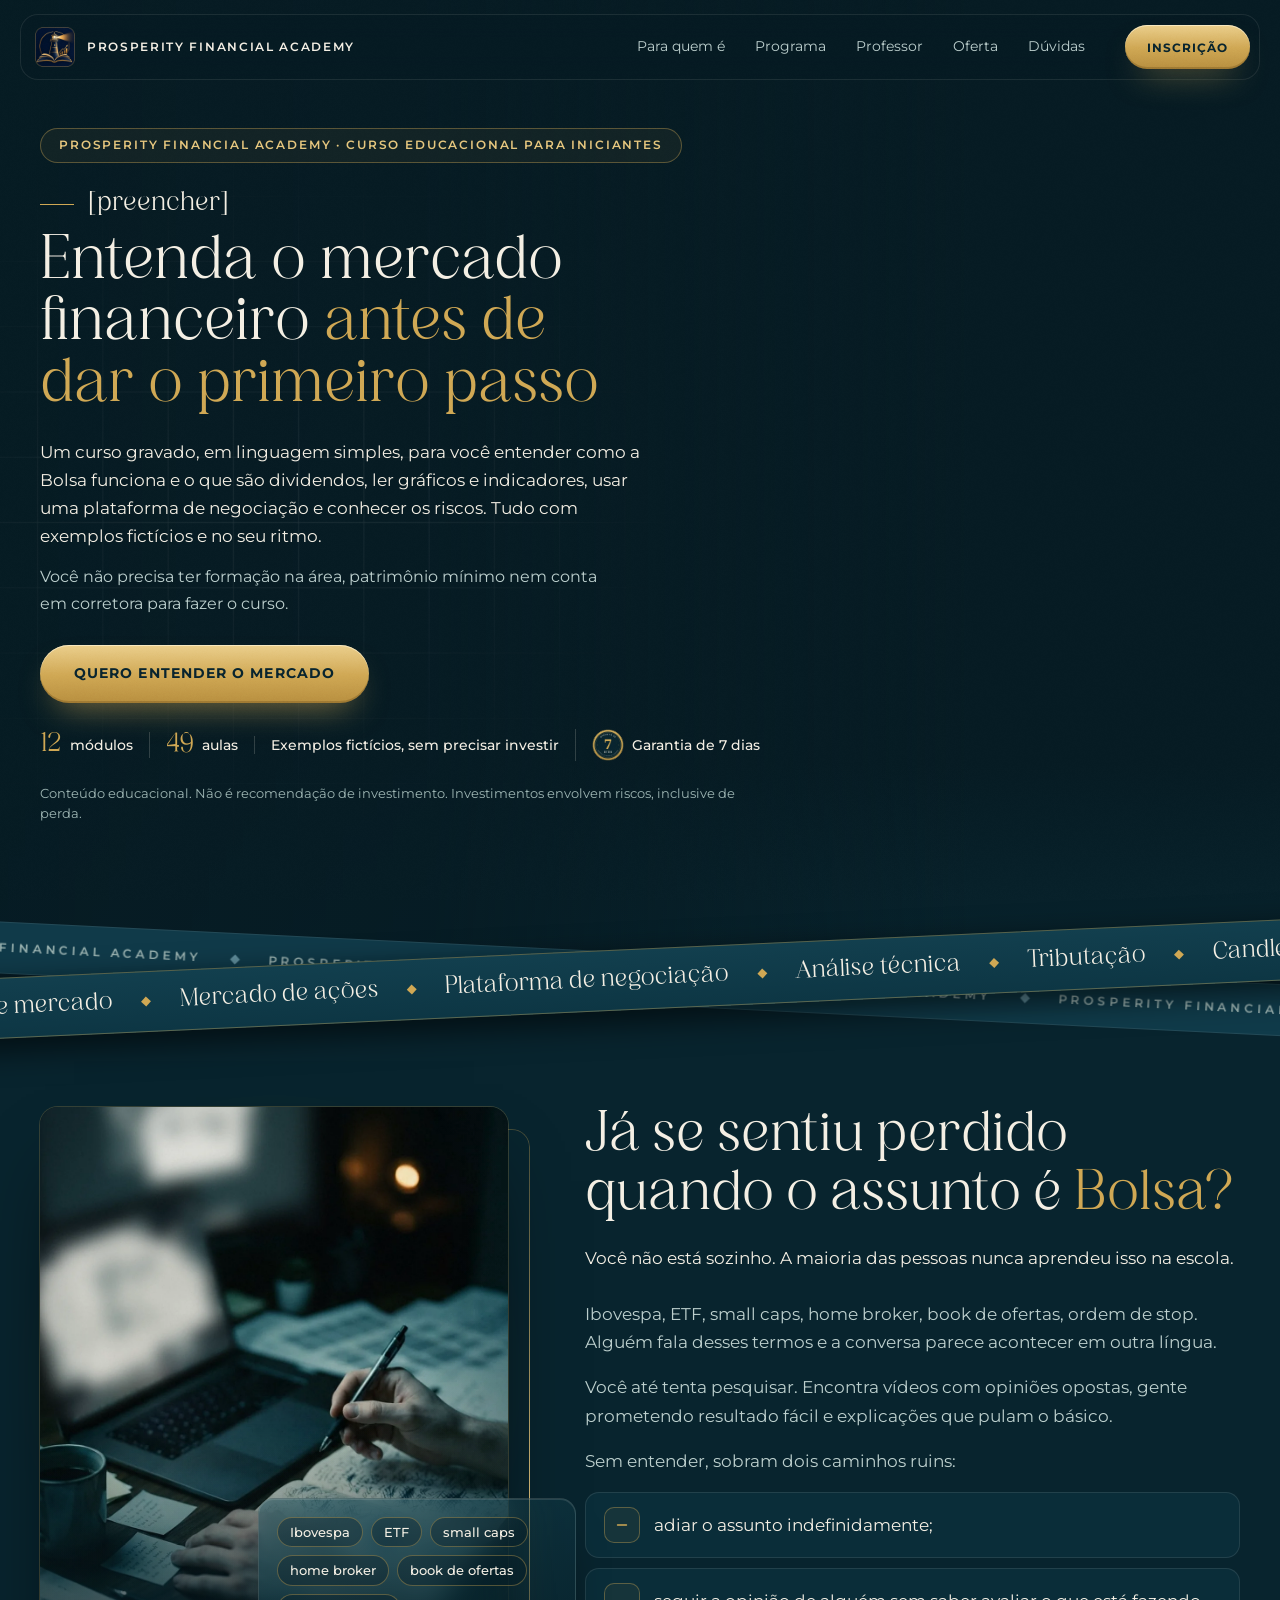
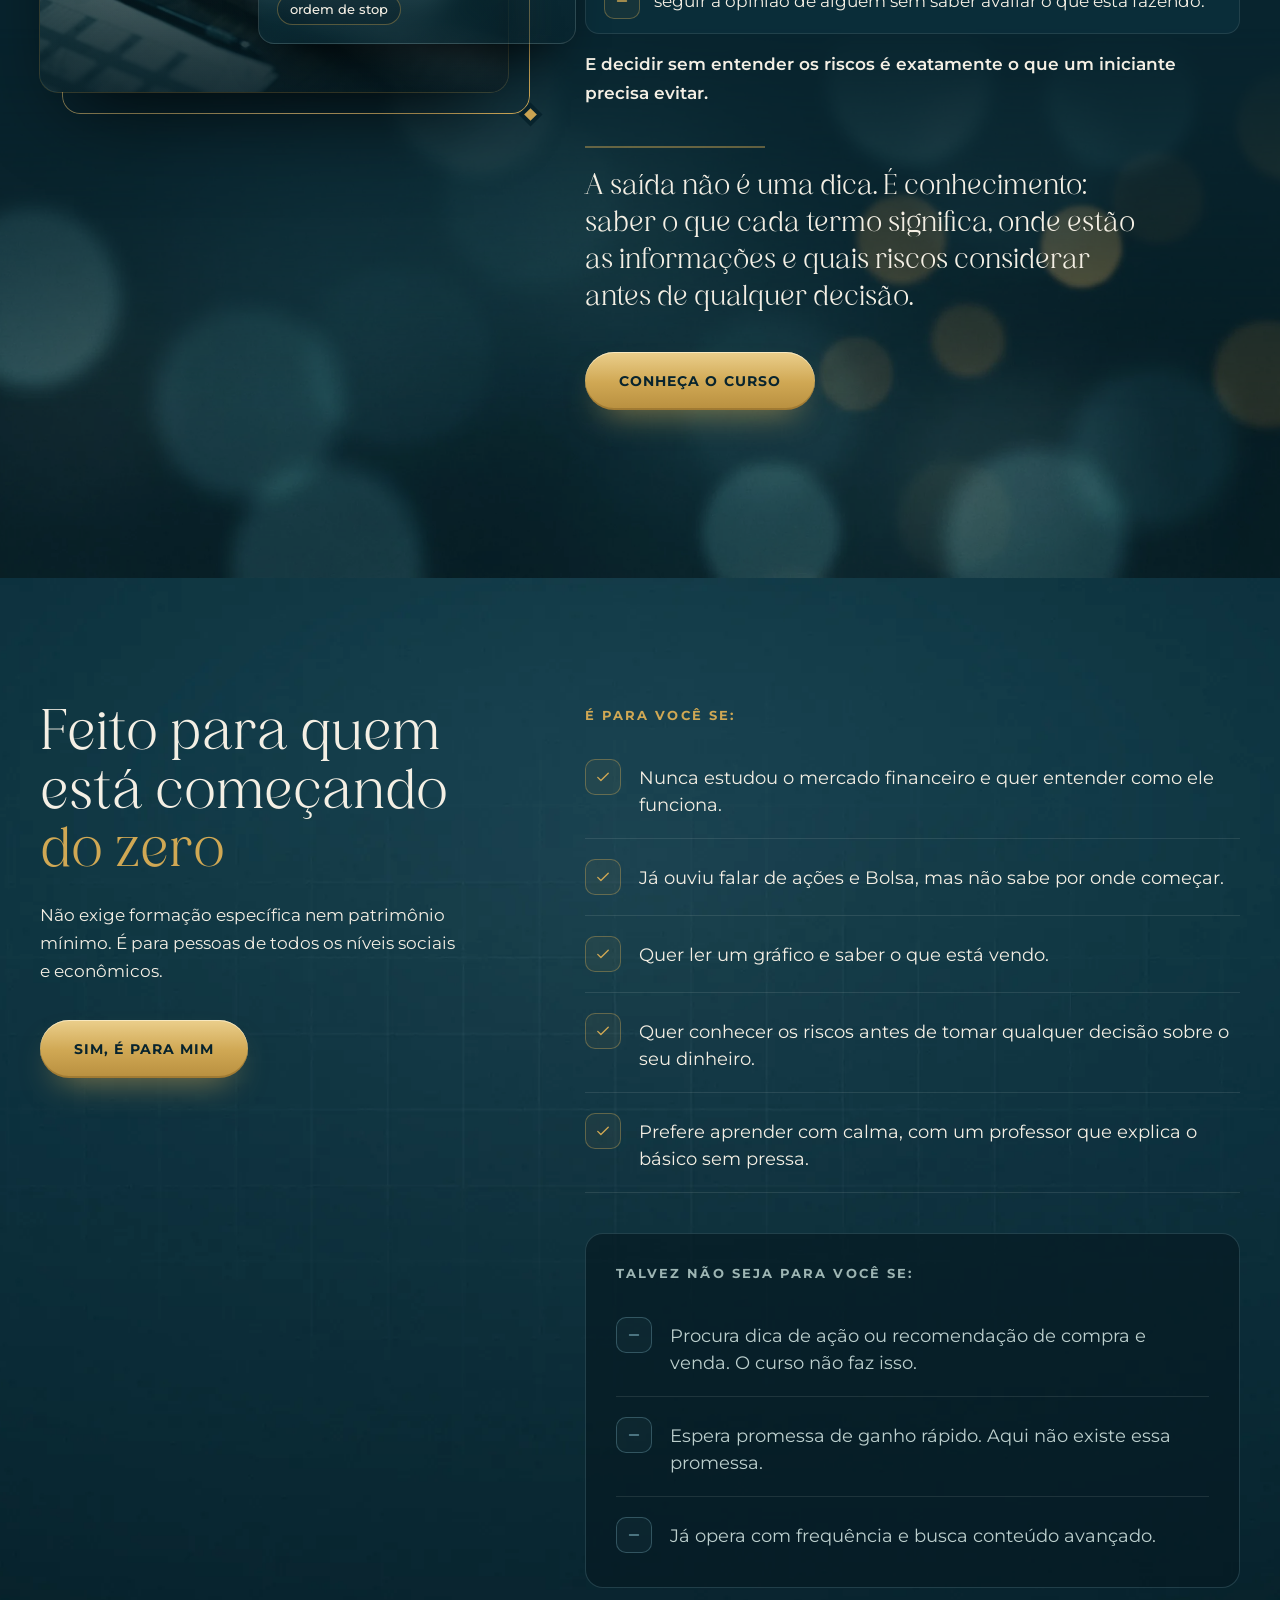
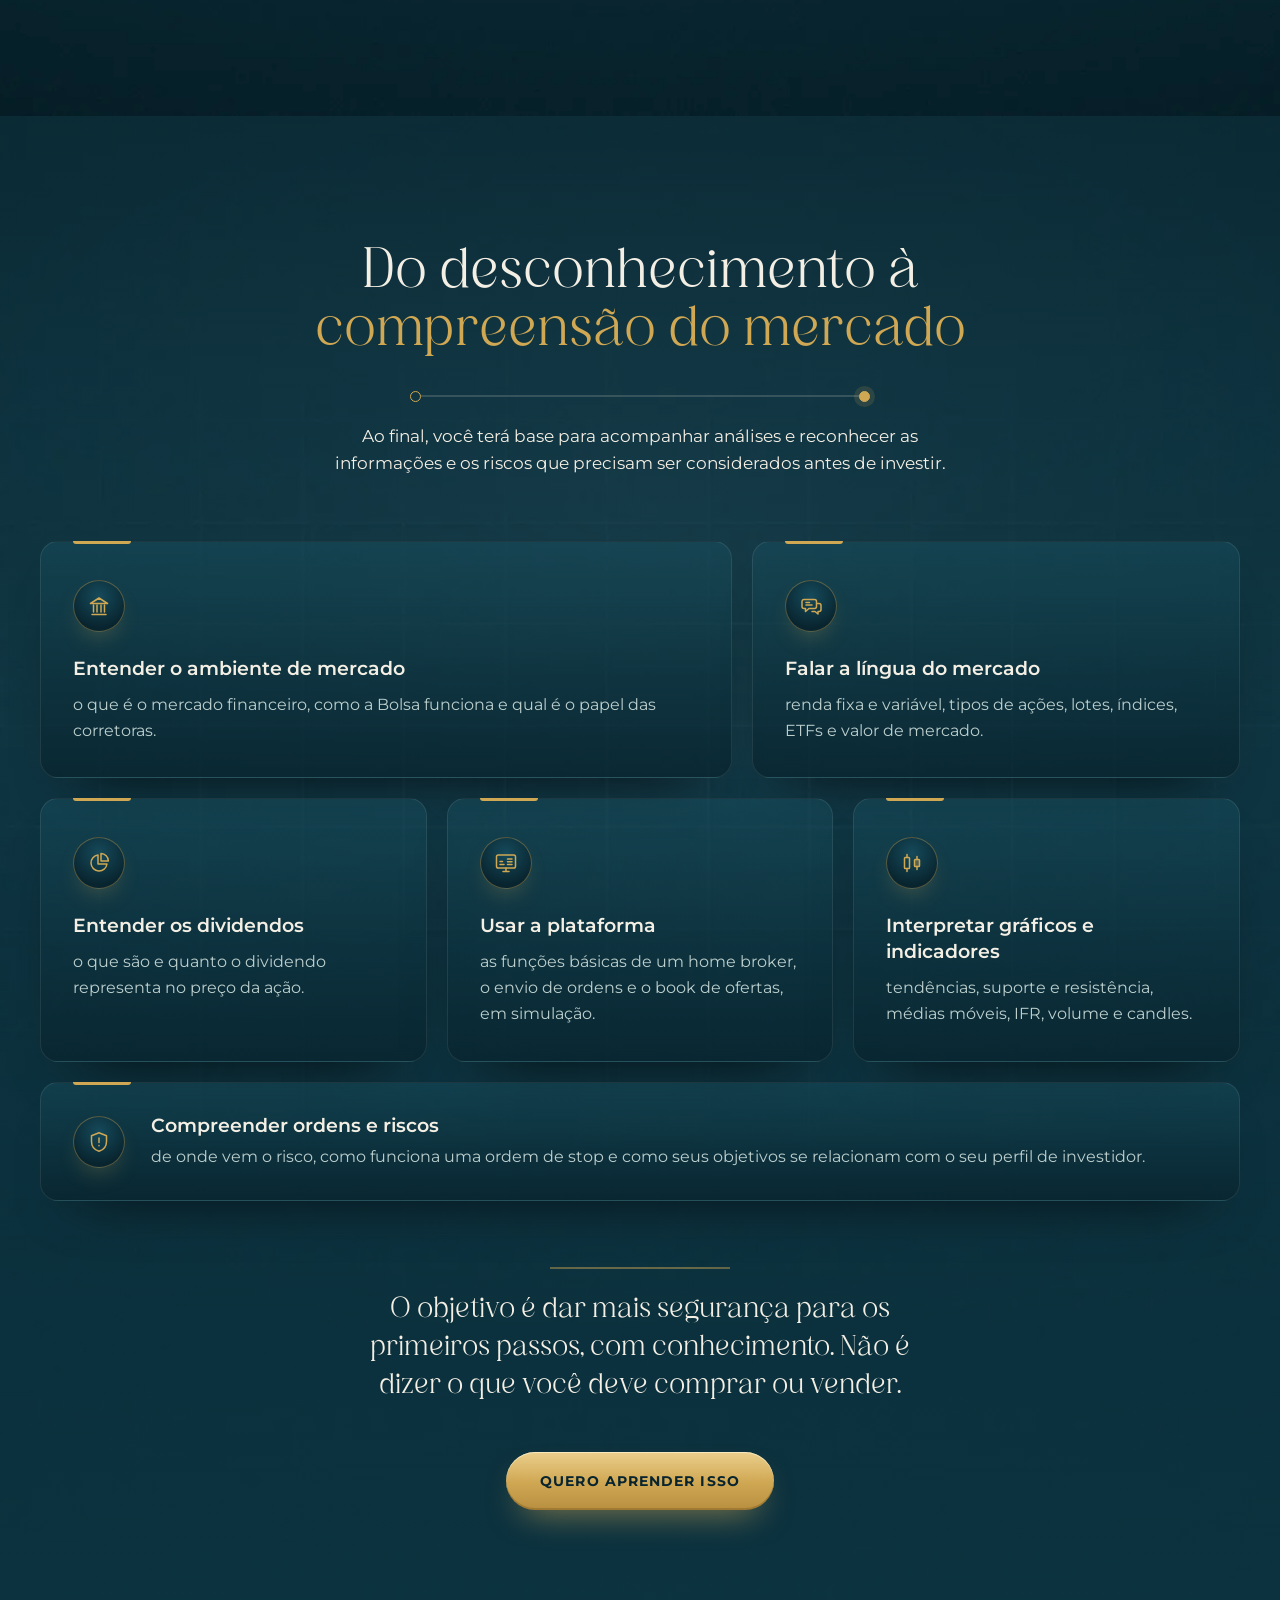
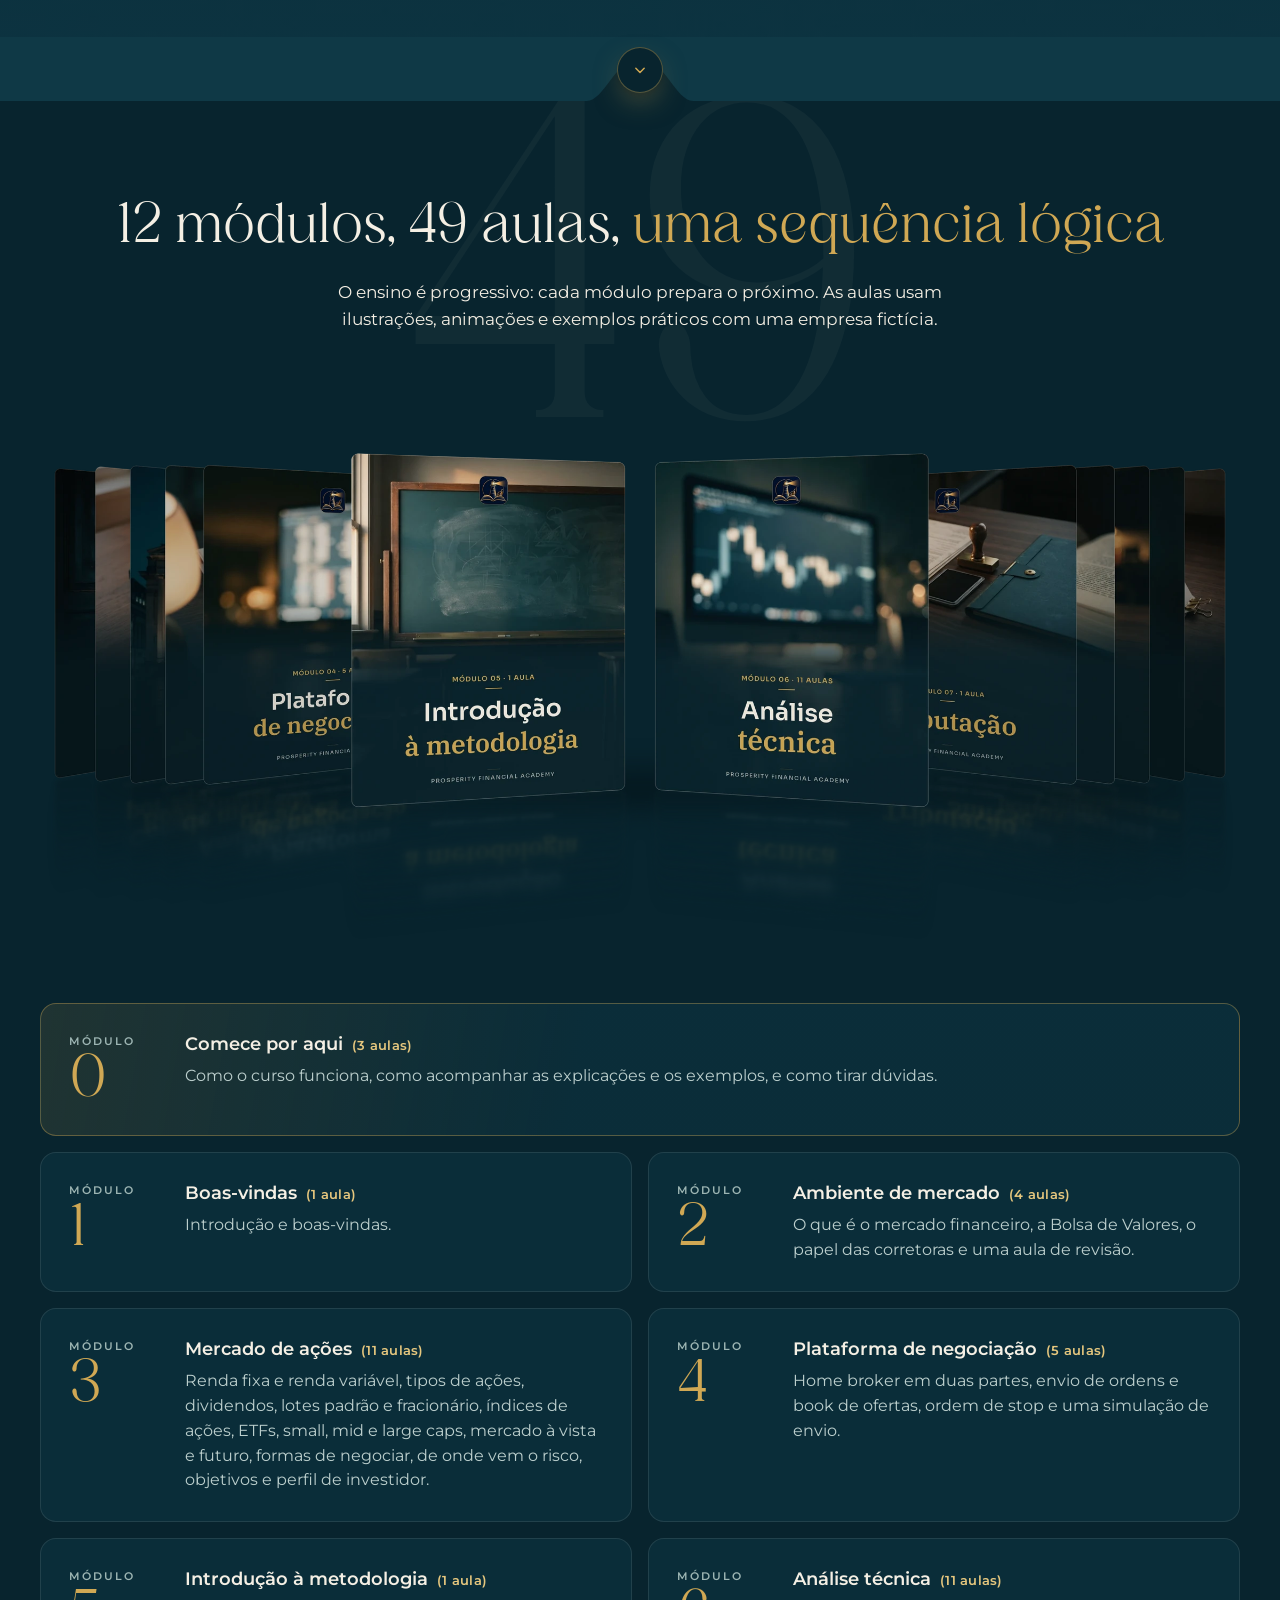
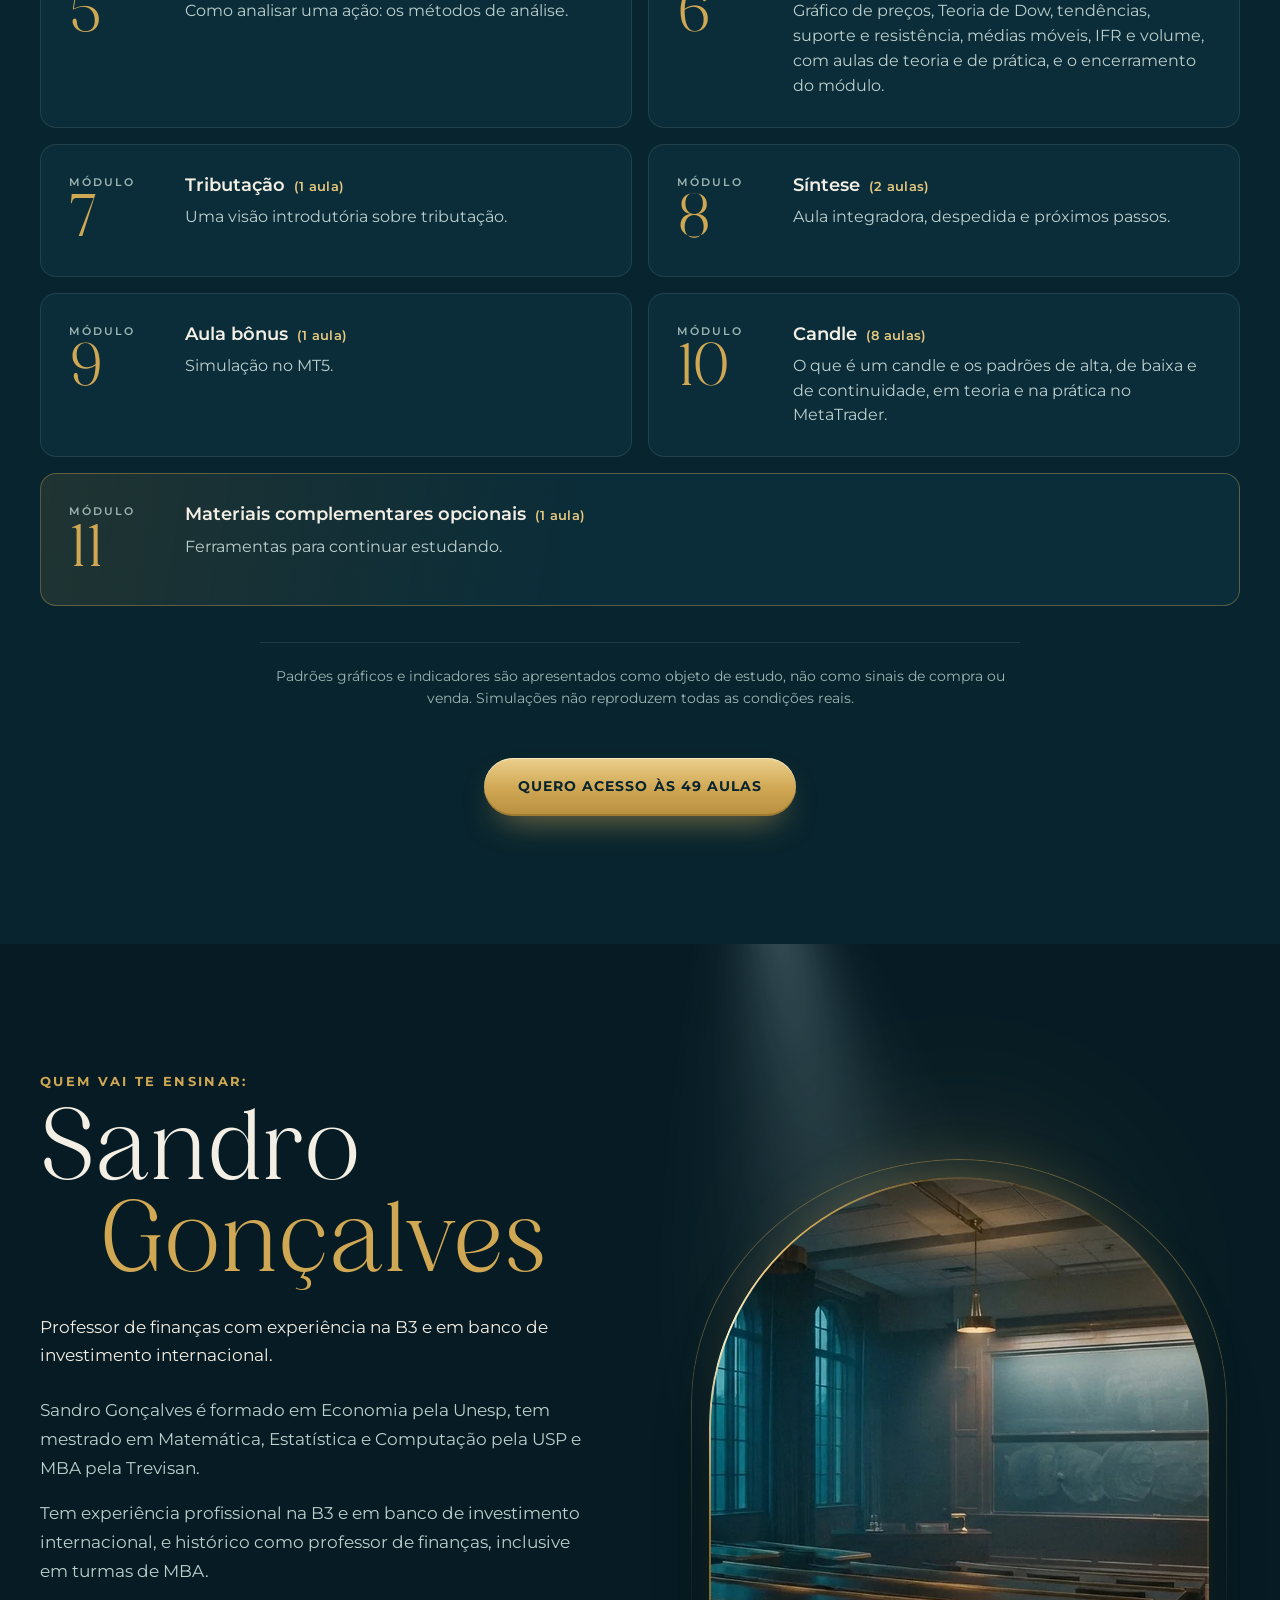
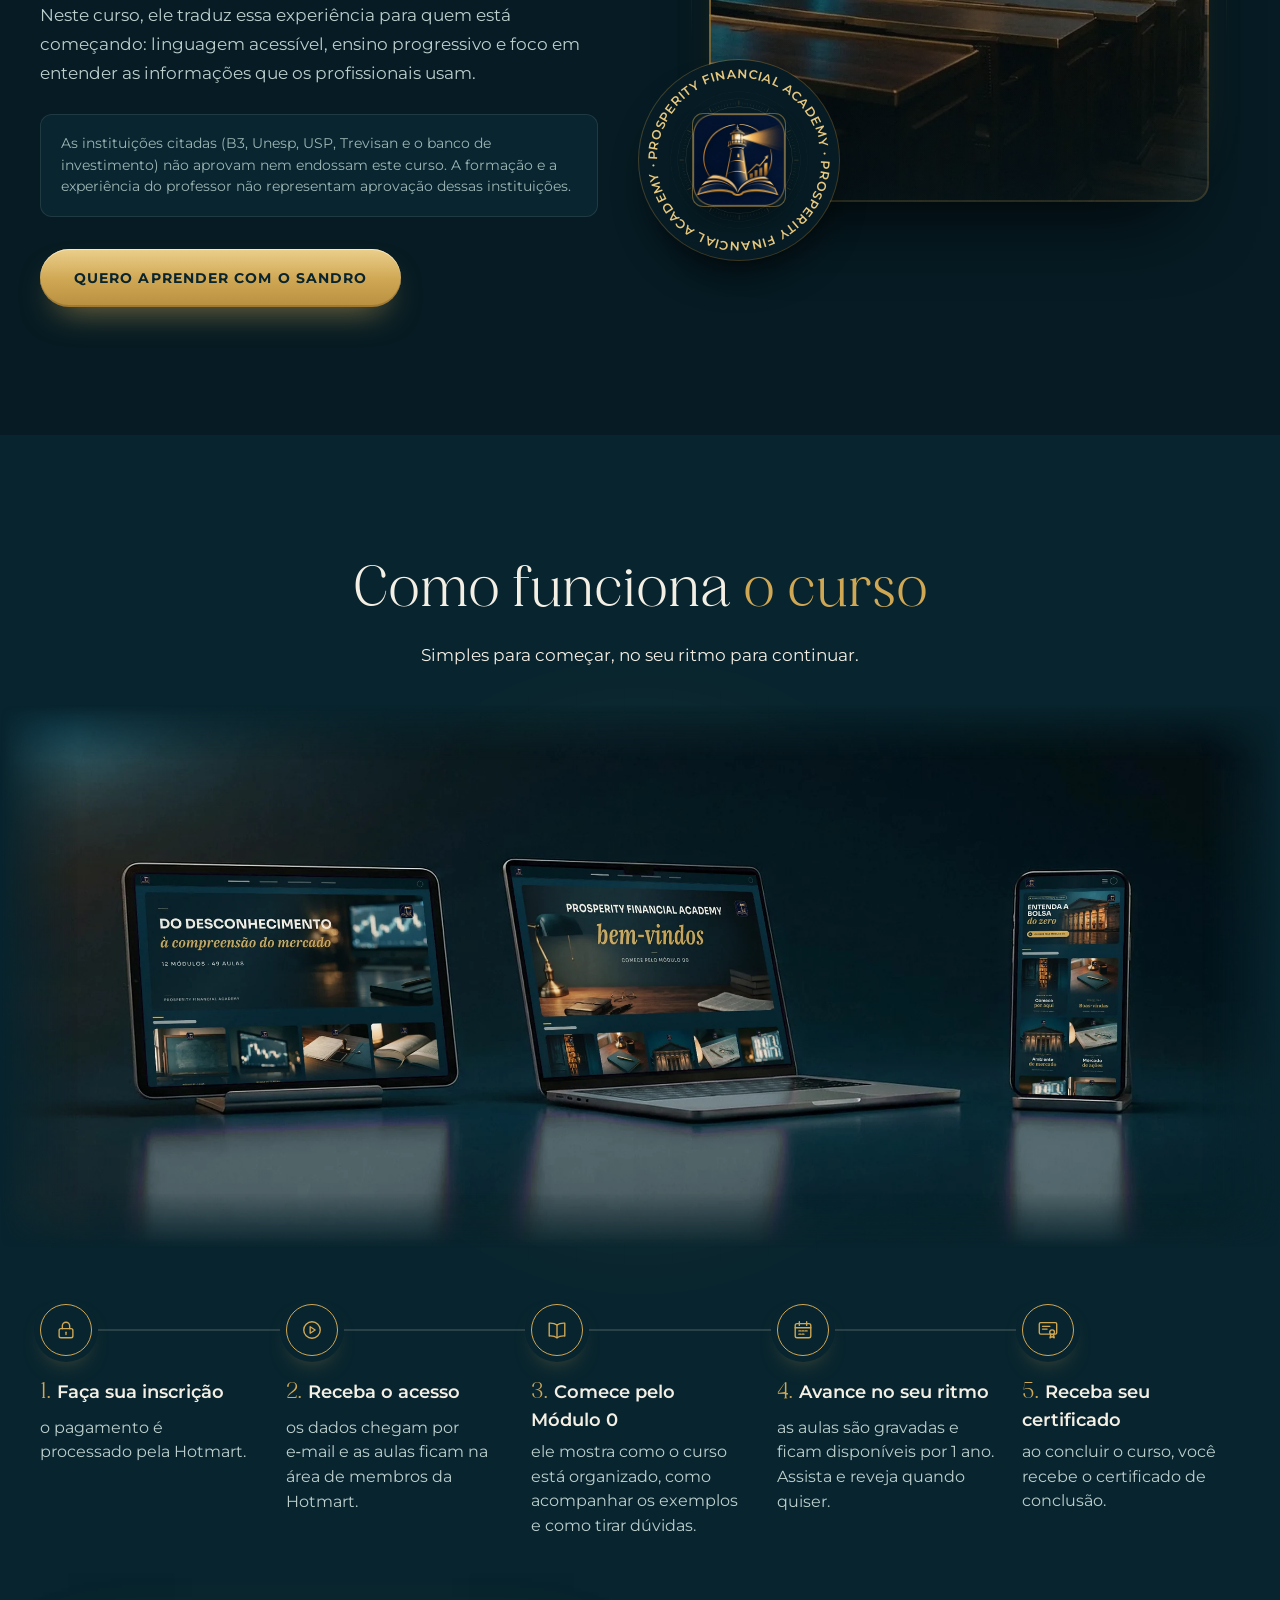
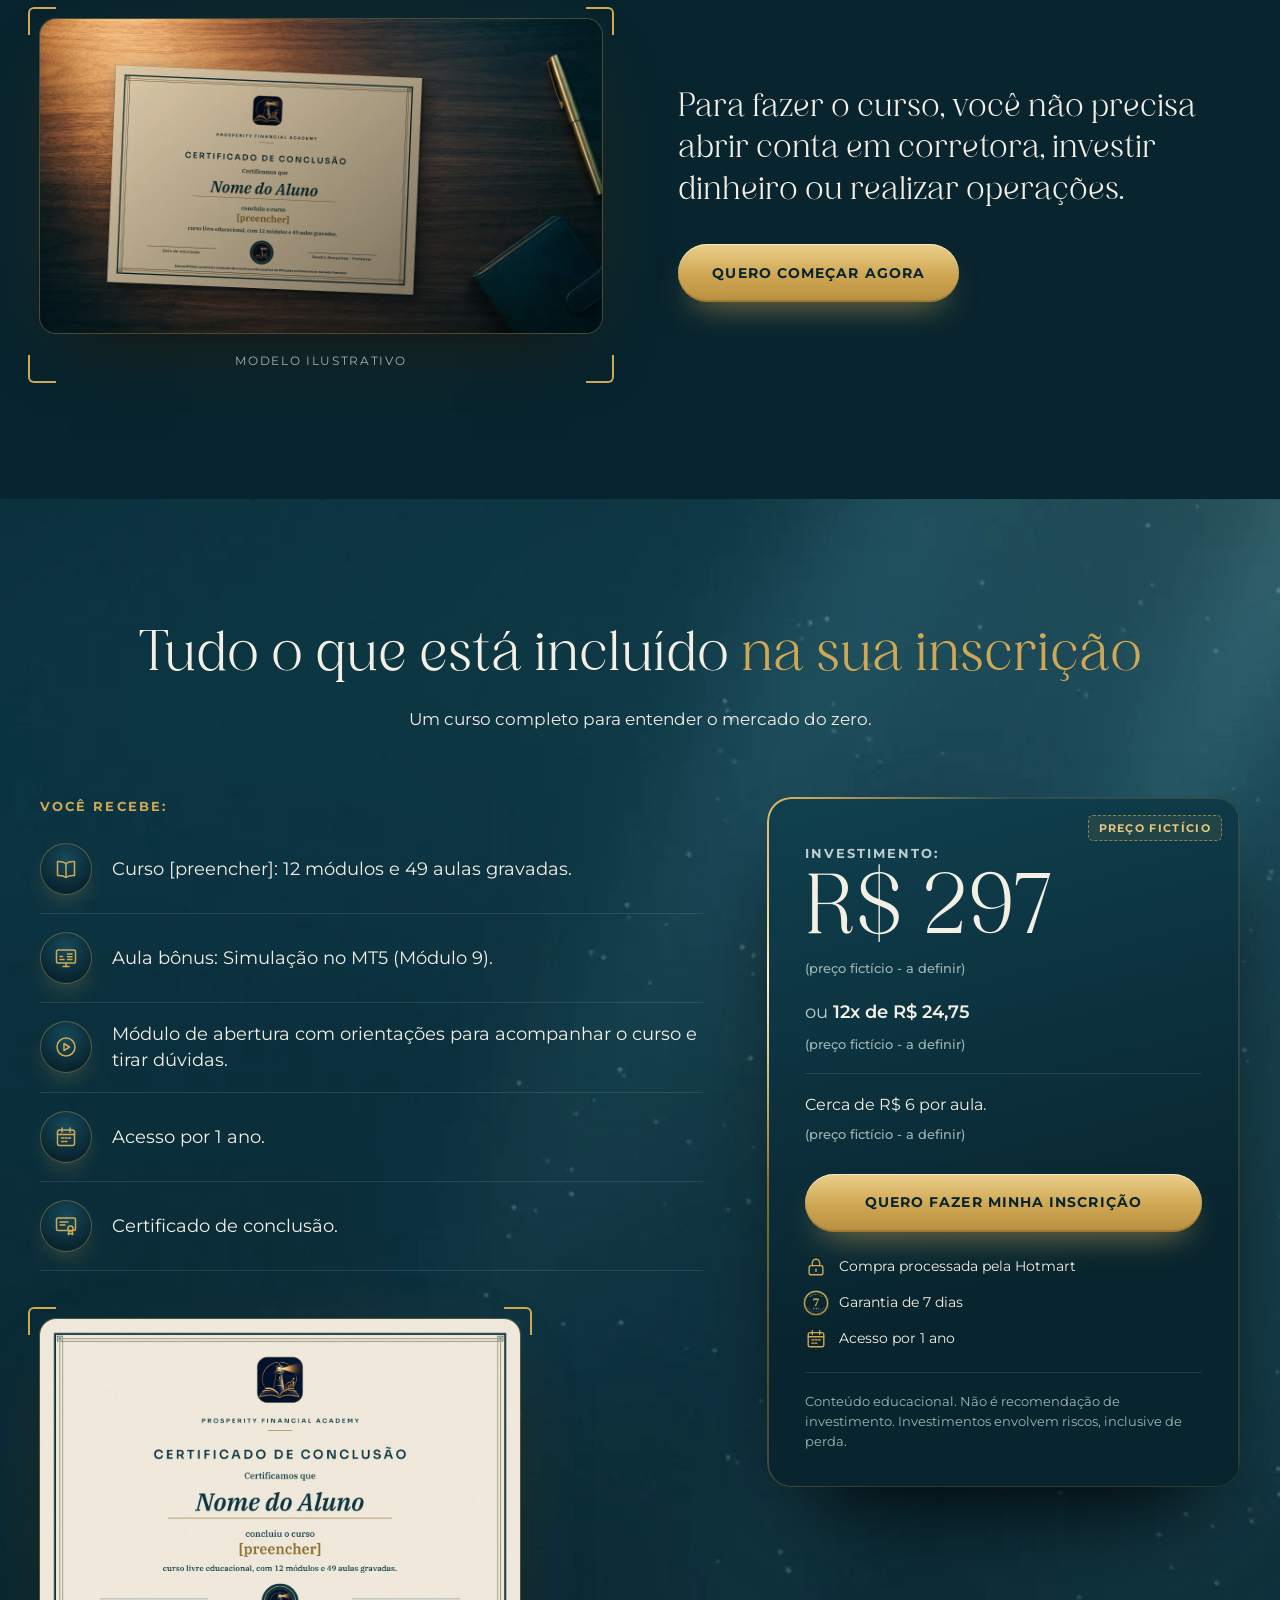
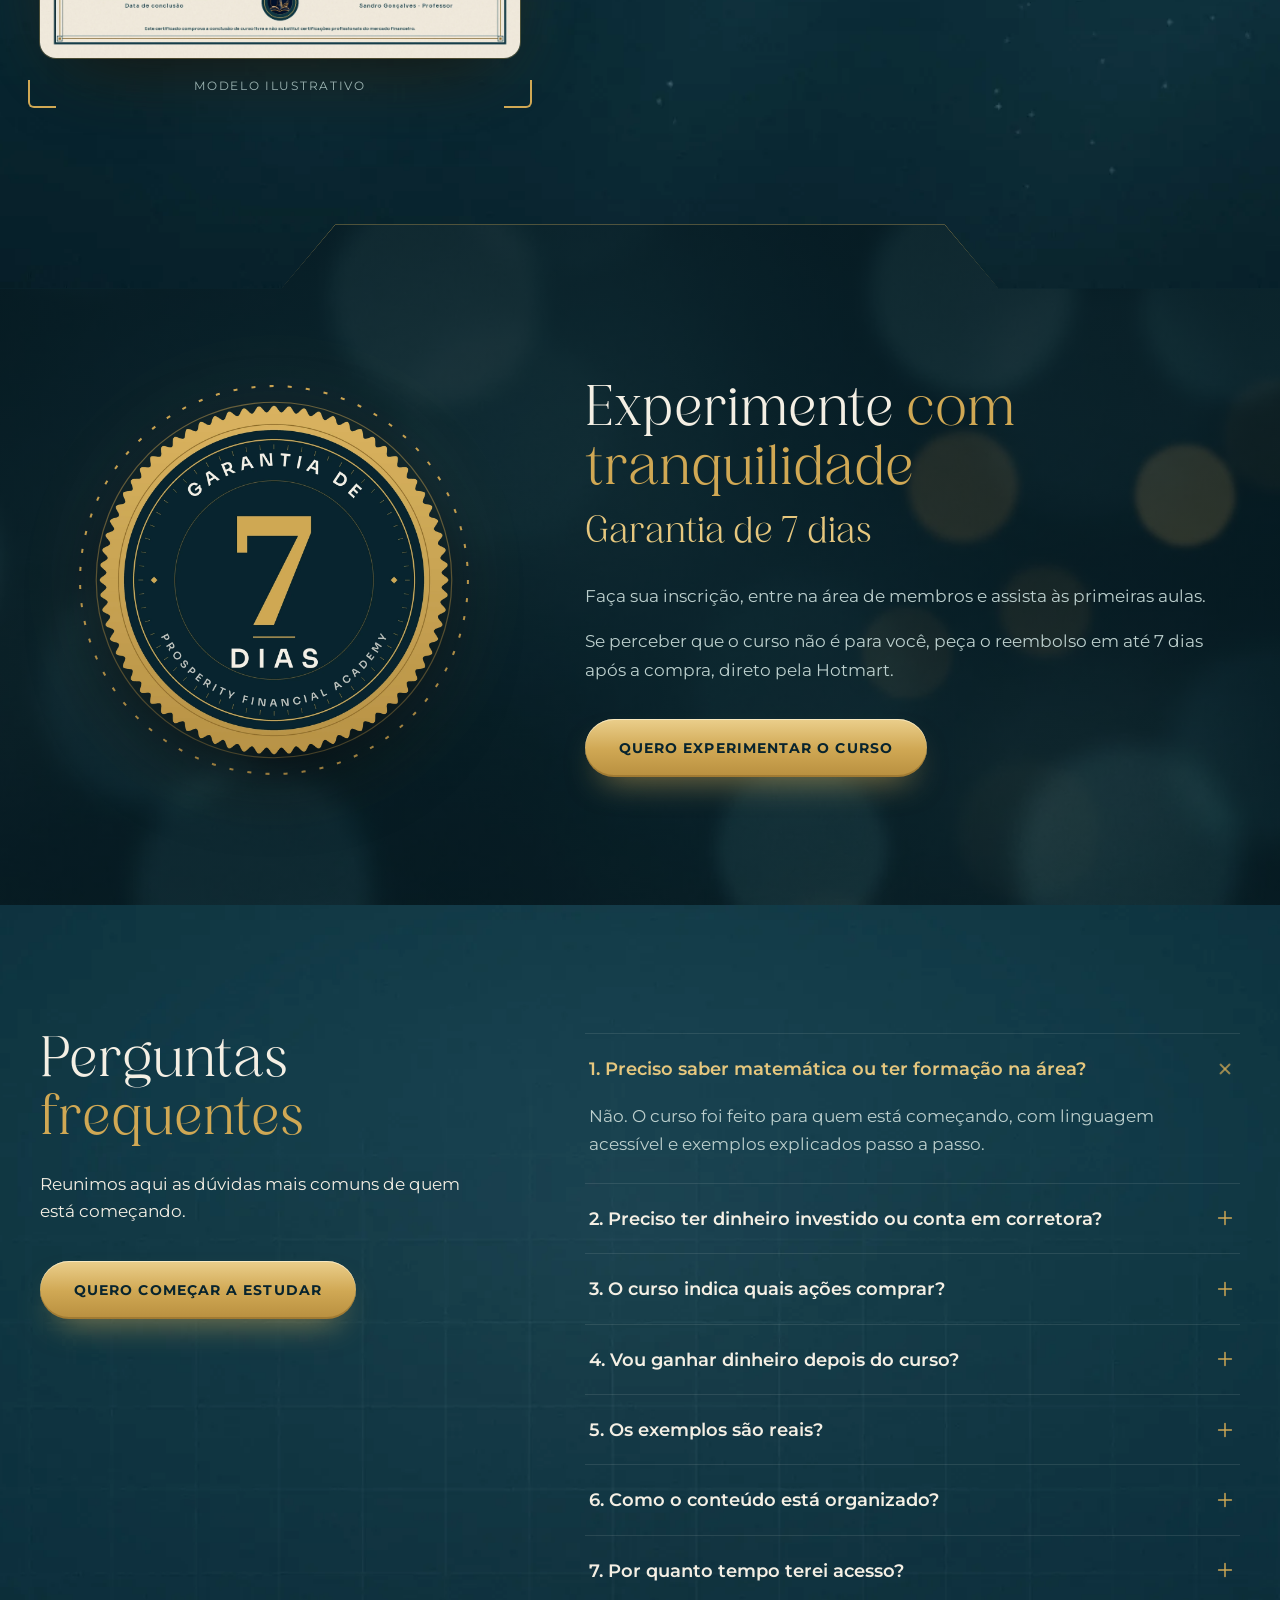
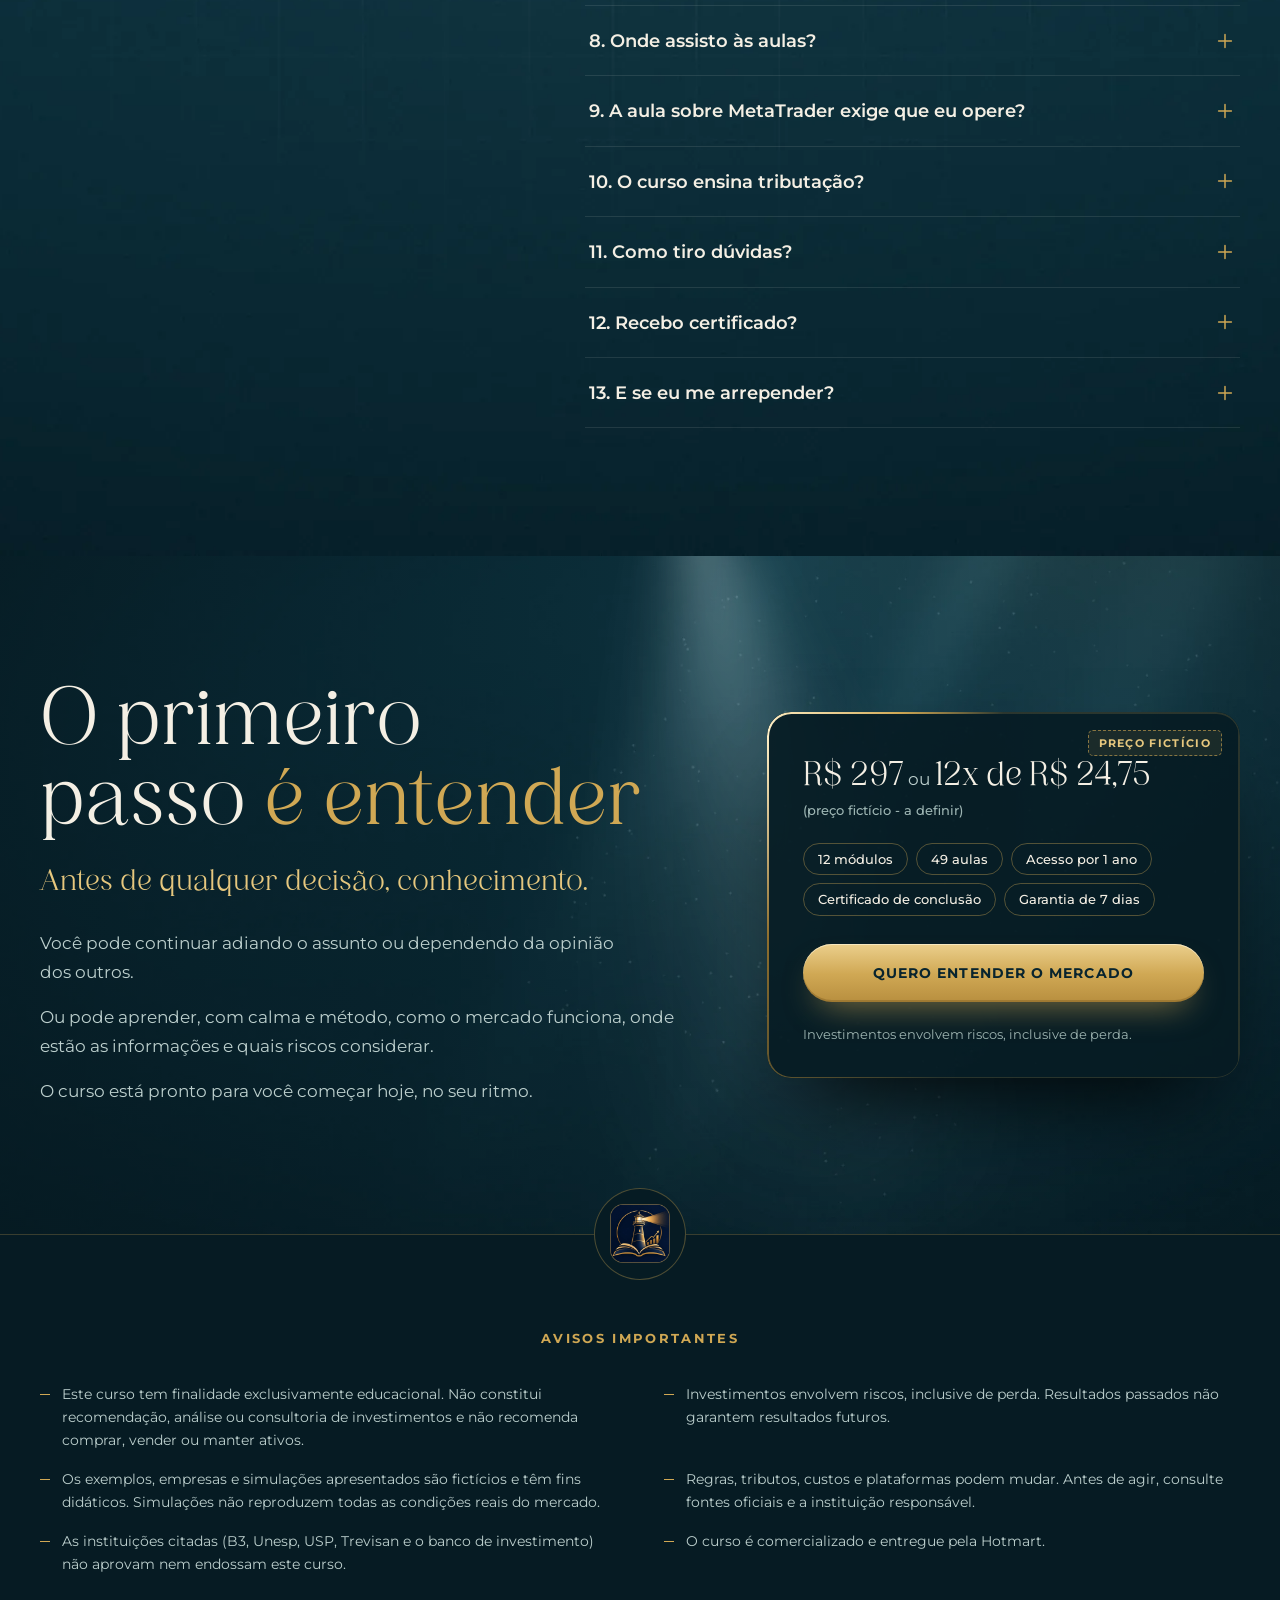
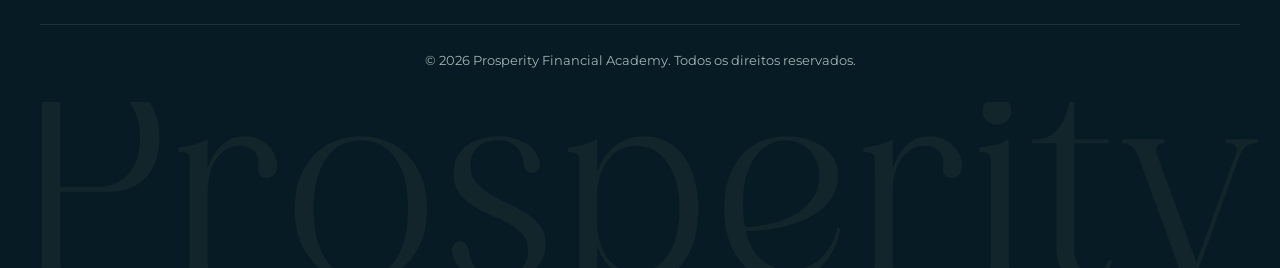
==== commit 54a02fae: "[cc] sandro-preview: renumber module covers to the v3 grid (00-11) - Member area: Bia's renumbered c" ====
--- a/index.html
+++ b/index.html
@@ -260,7 +260,7 @@
     </div>
   </div>
   <figure class="programa__capas rv">
-    <img src="assets/img/mockup-capas-modulos.webp?v=20261125" width="2400" height="1200" loading="lazy" decoding="async" alt="Capas dos 12 módulos do curso dispostas em leque tridimensional">
+    <img src="assets/img/mockup-capas-modulos.webp?v=20261125b" width="2400" height="1200" loading="lazy" decoding="async" alt="Capas dos 12 módulos do curso dispostas em leque tridimensional">
   </figure>
   <div class="wrap">
     <ol class="modulos">
@@ -326,7 +326,7 @@
   <figure class="funciona__telas rv">
     <img class="funciona__grade" src="assets/img/el-grid-linhas.webp?v=20261125" width="2400" height="1350" alt="" aria-hidden="true" loading="lazy">
     <img class="funciona__brilho" src="assets/img/el-brilho-latao.webp?v=20261125" width="1200" height="1200" alt="" aria-hidden="true" loading="lazy">
-    <img class="funciona__mock" src="assets/img/mockup-dispositivos-area-membros.webp?v=20261125" width="2400" height="1018" loading="lazy" decoding="async" alt="Área de membros do curso de investimentos para iniciantes aberta em tablet, notebook e celular, com banners e capas dos módulos">
+    <img class="funciona__mock" src="assets/img/mockup-dispositivos-area-membros.webp?v=20261125b" width="2400" height="1018" loading="lazy" decoding="async" alt="Área de membros do curso de investimentos para iniciantes aberta em tablet, notebook e celular, com banners e capas dos módulos">
   </figure>
   <div class="wrap">
     <ol class="passos">
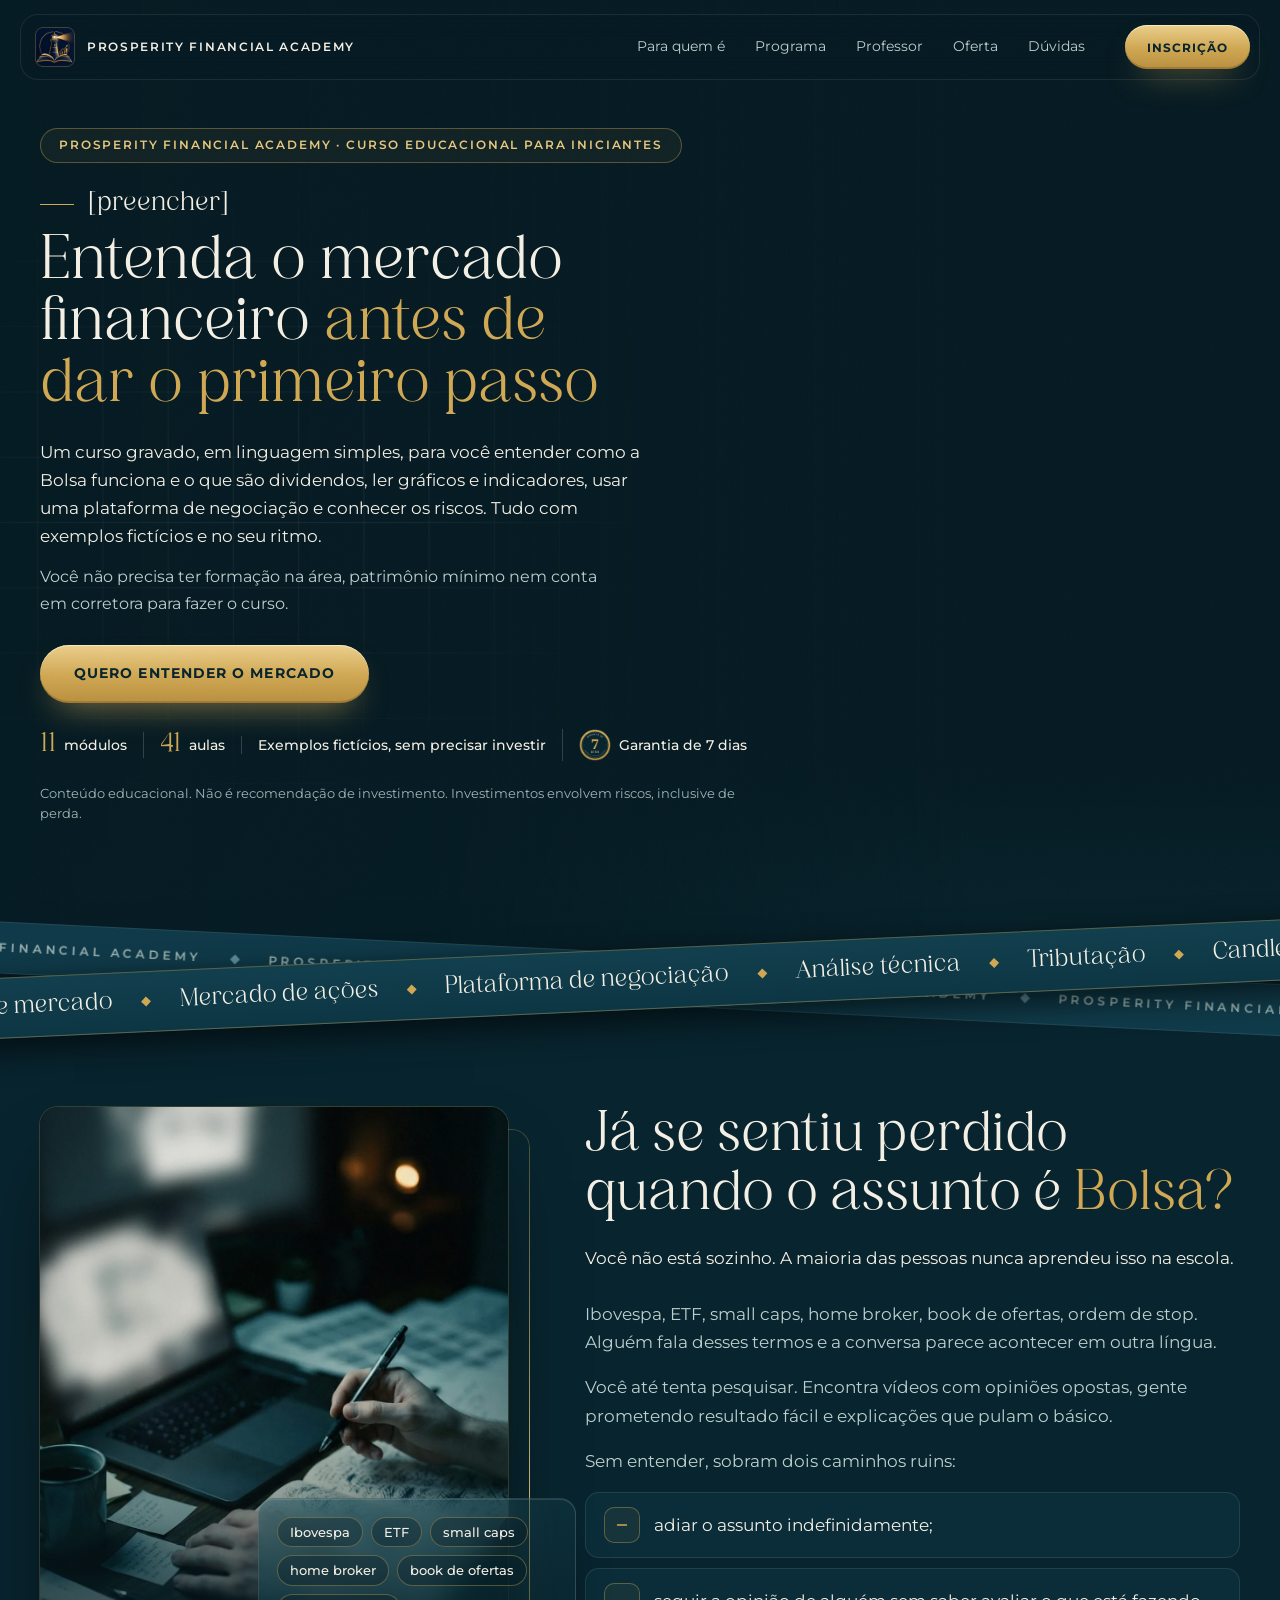
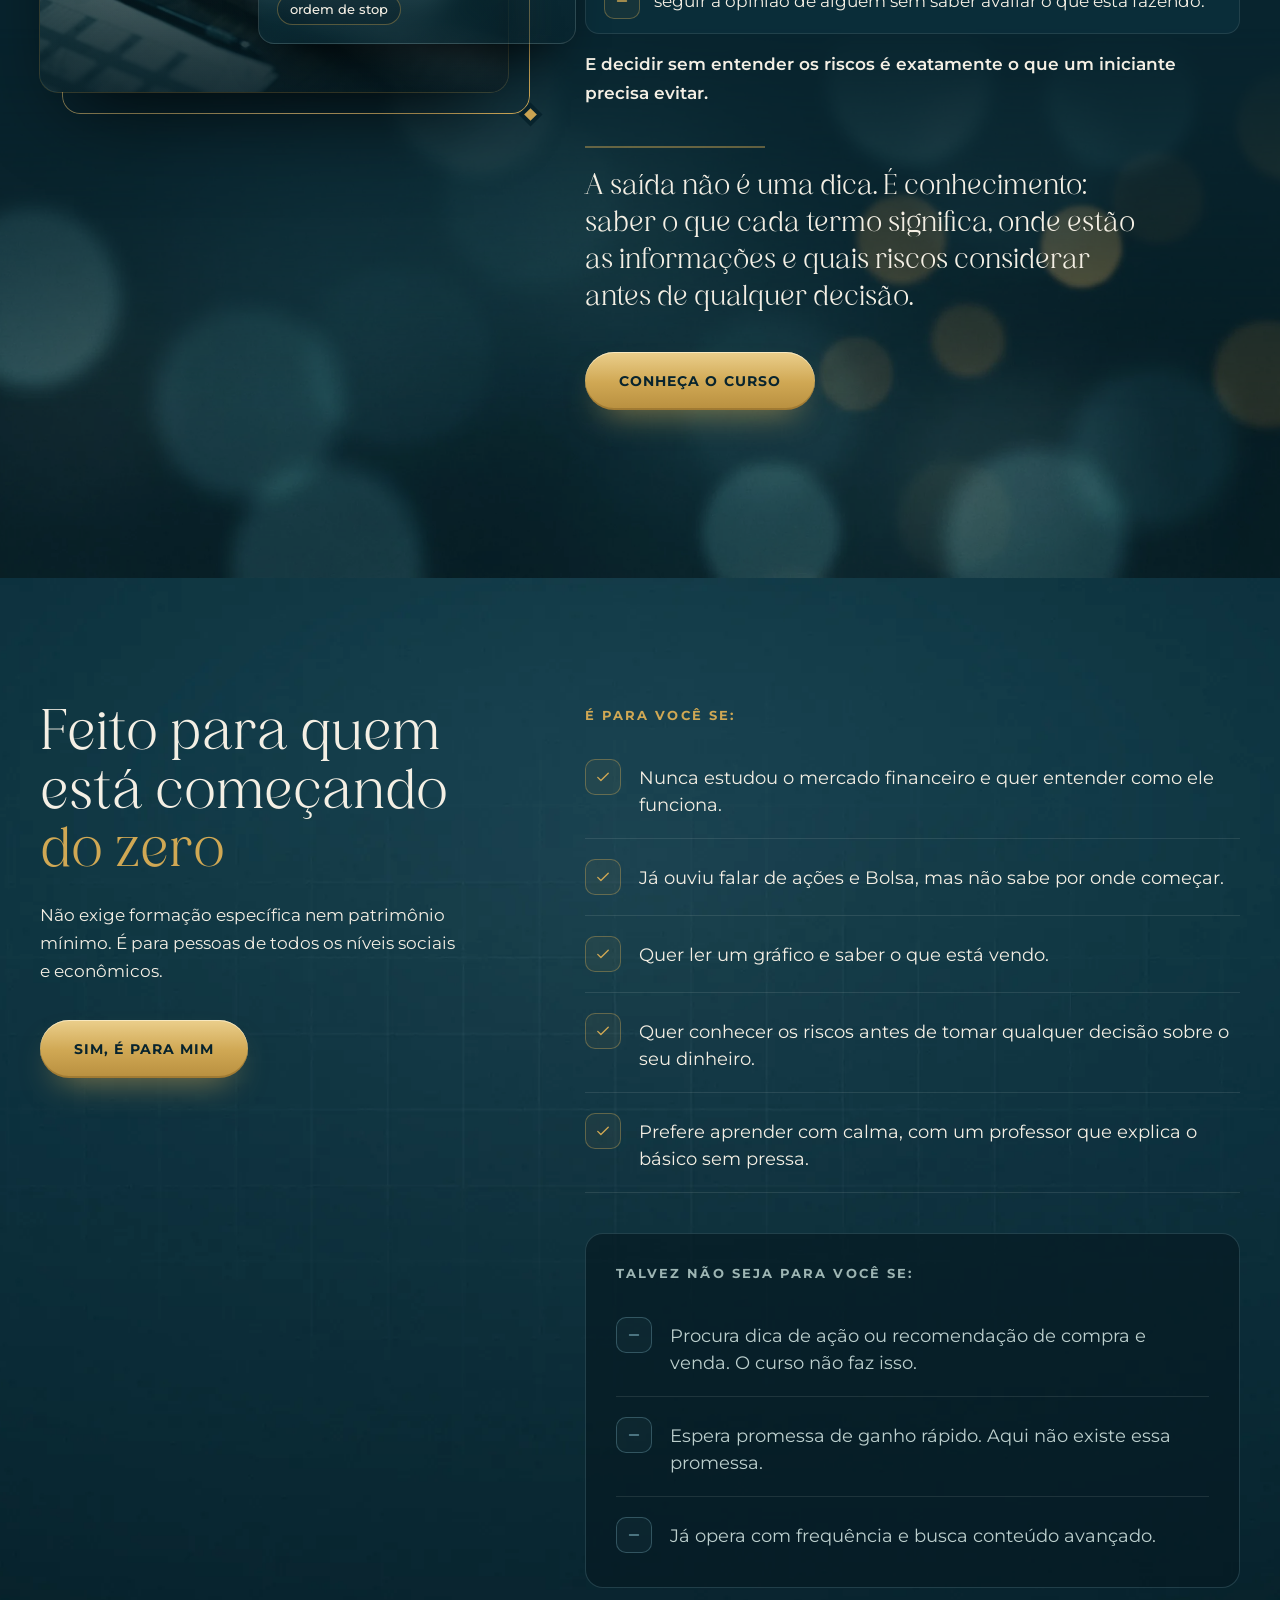
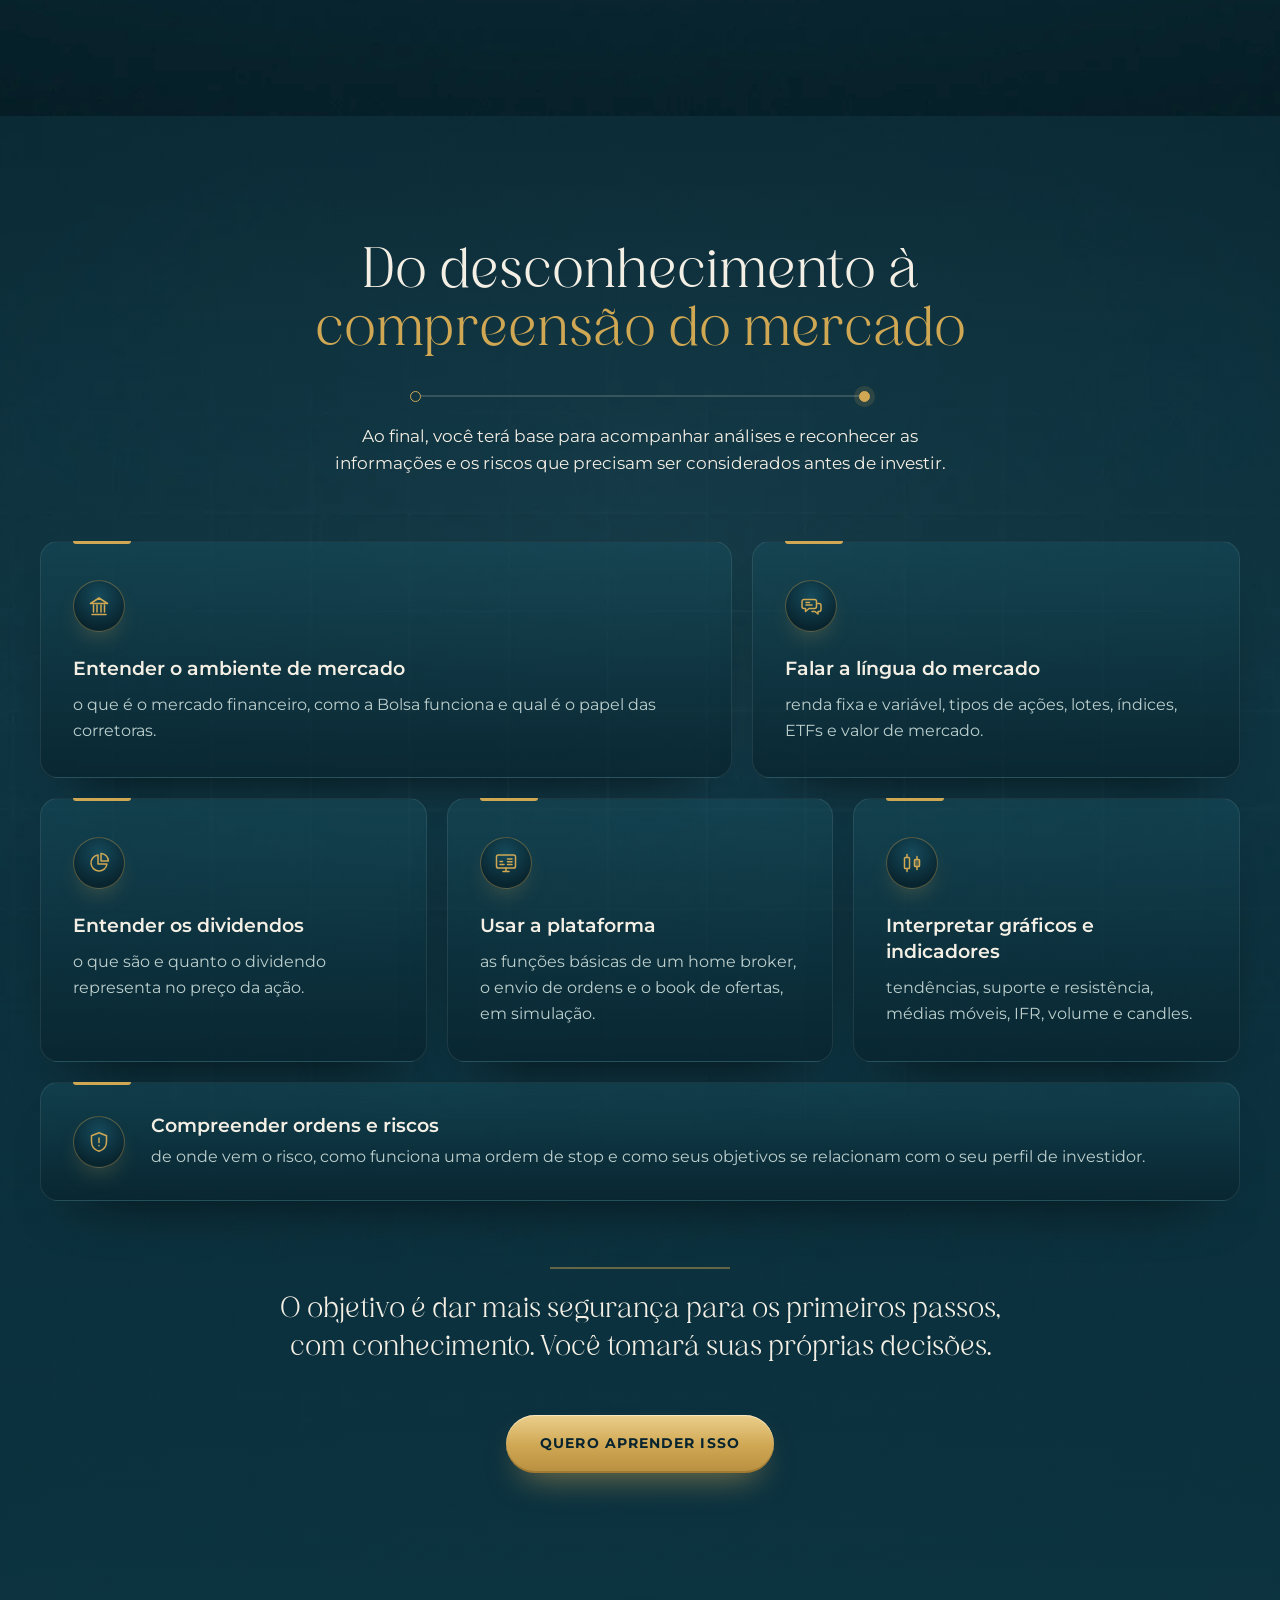
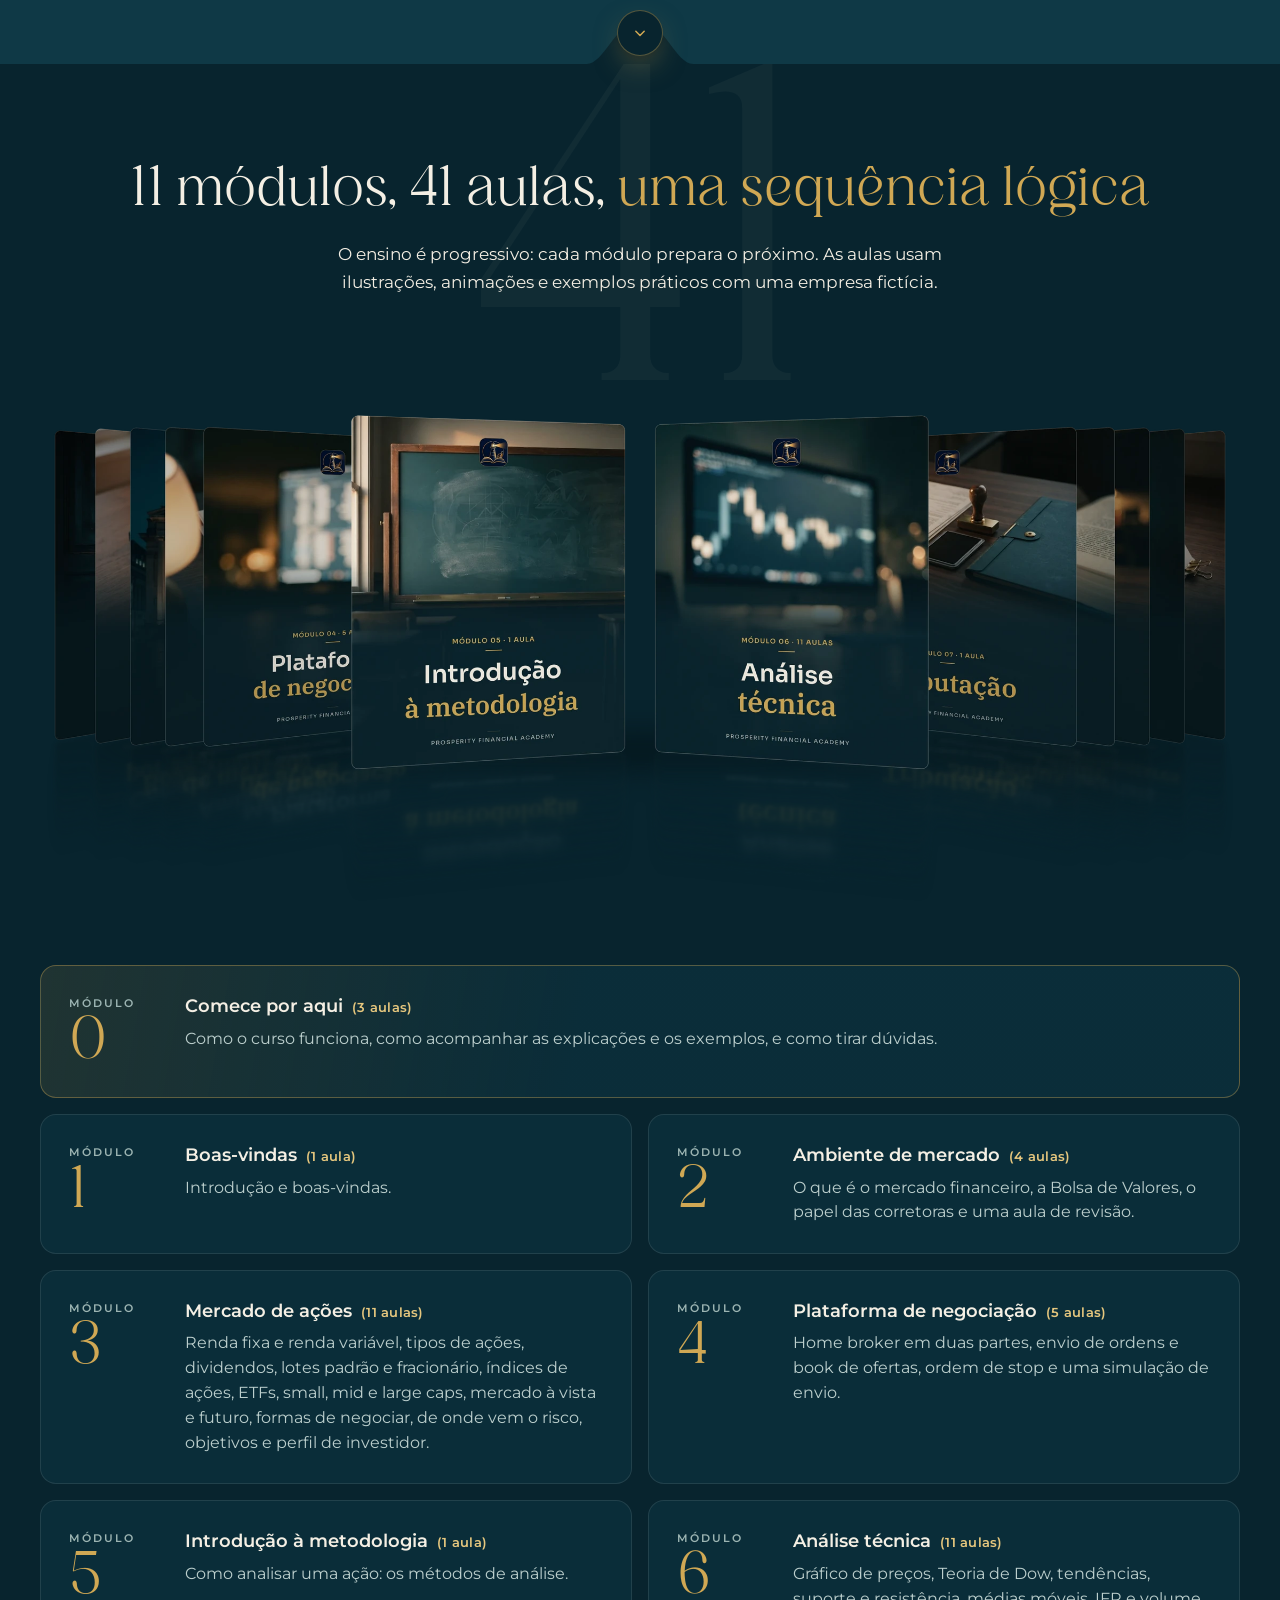
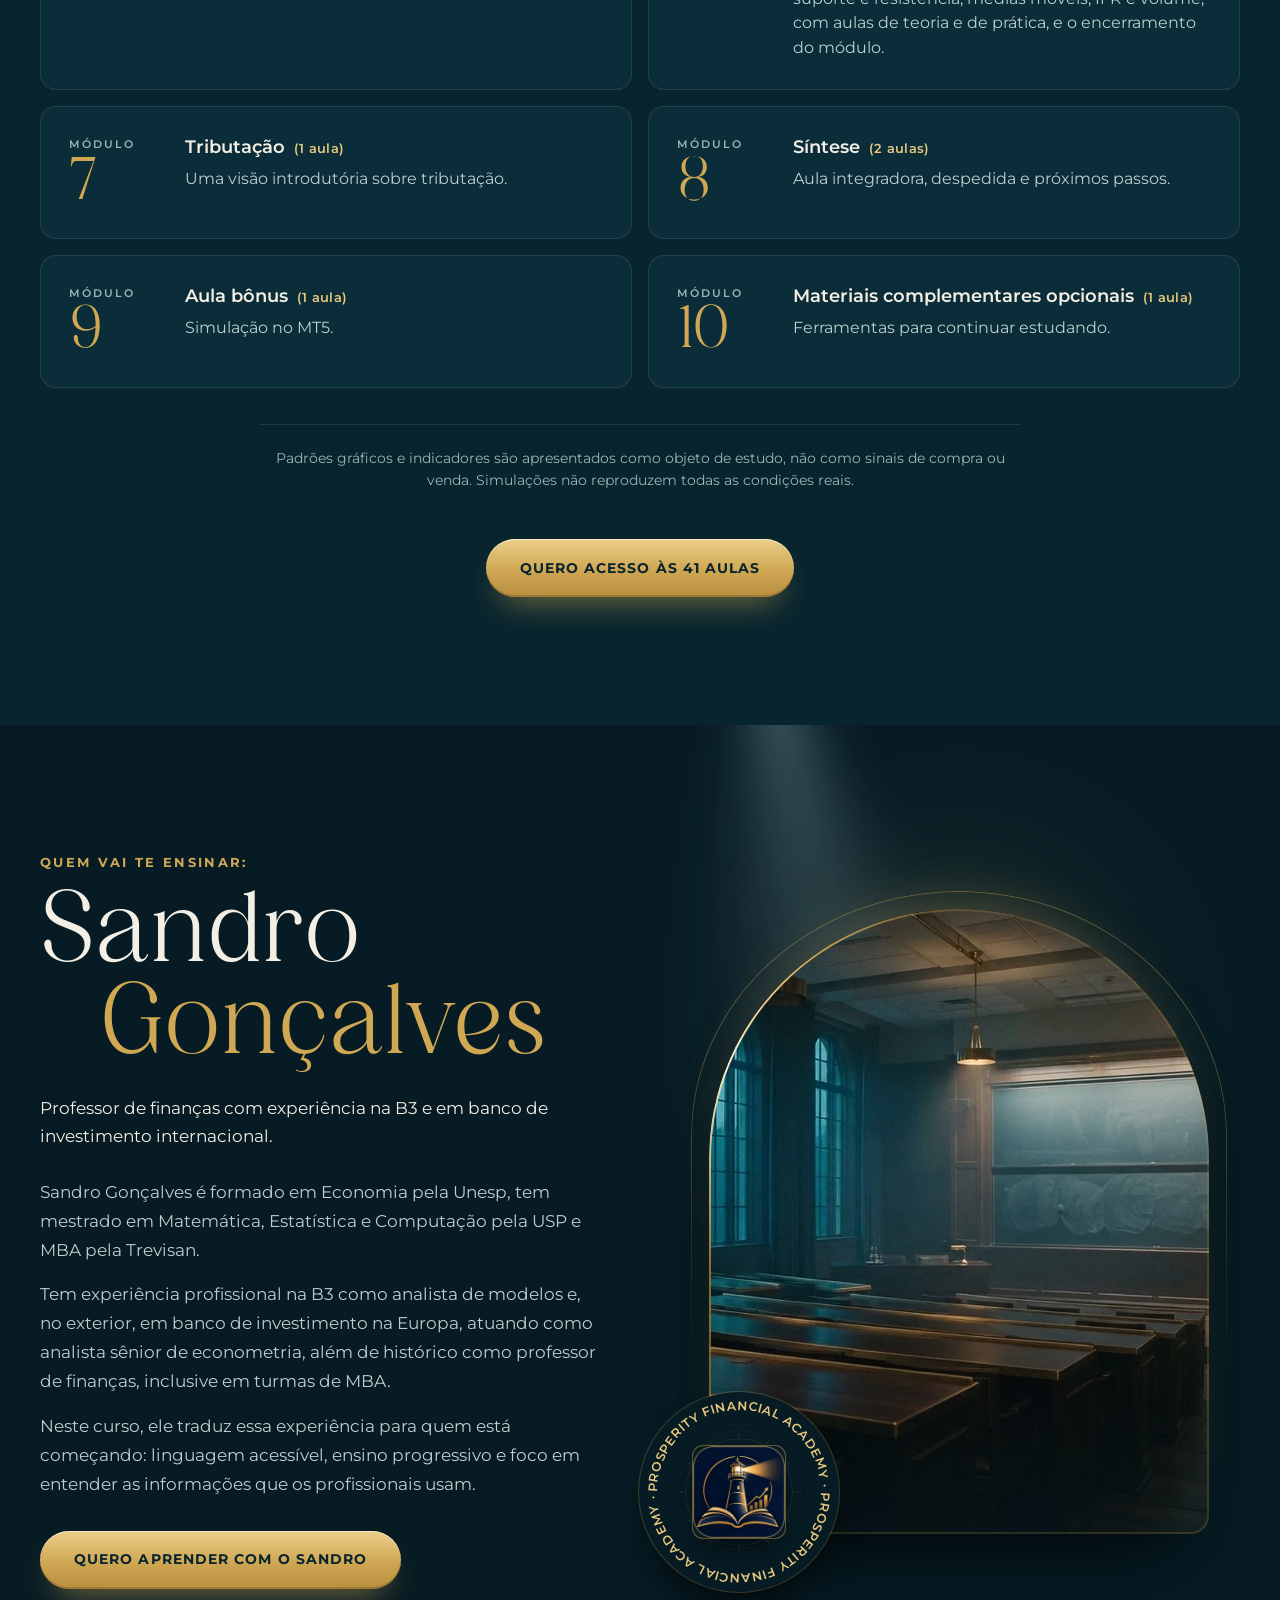
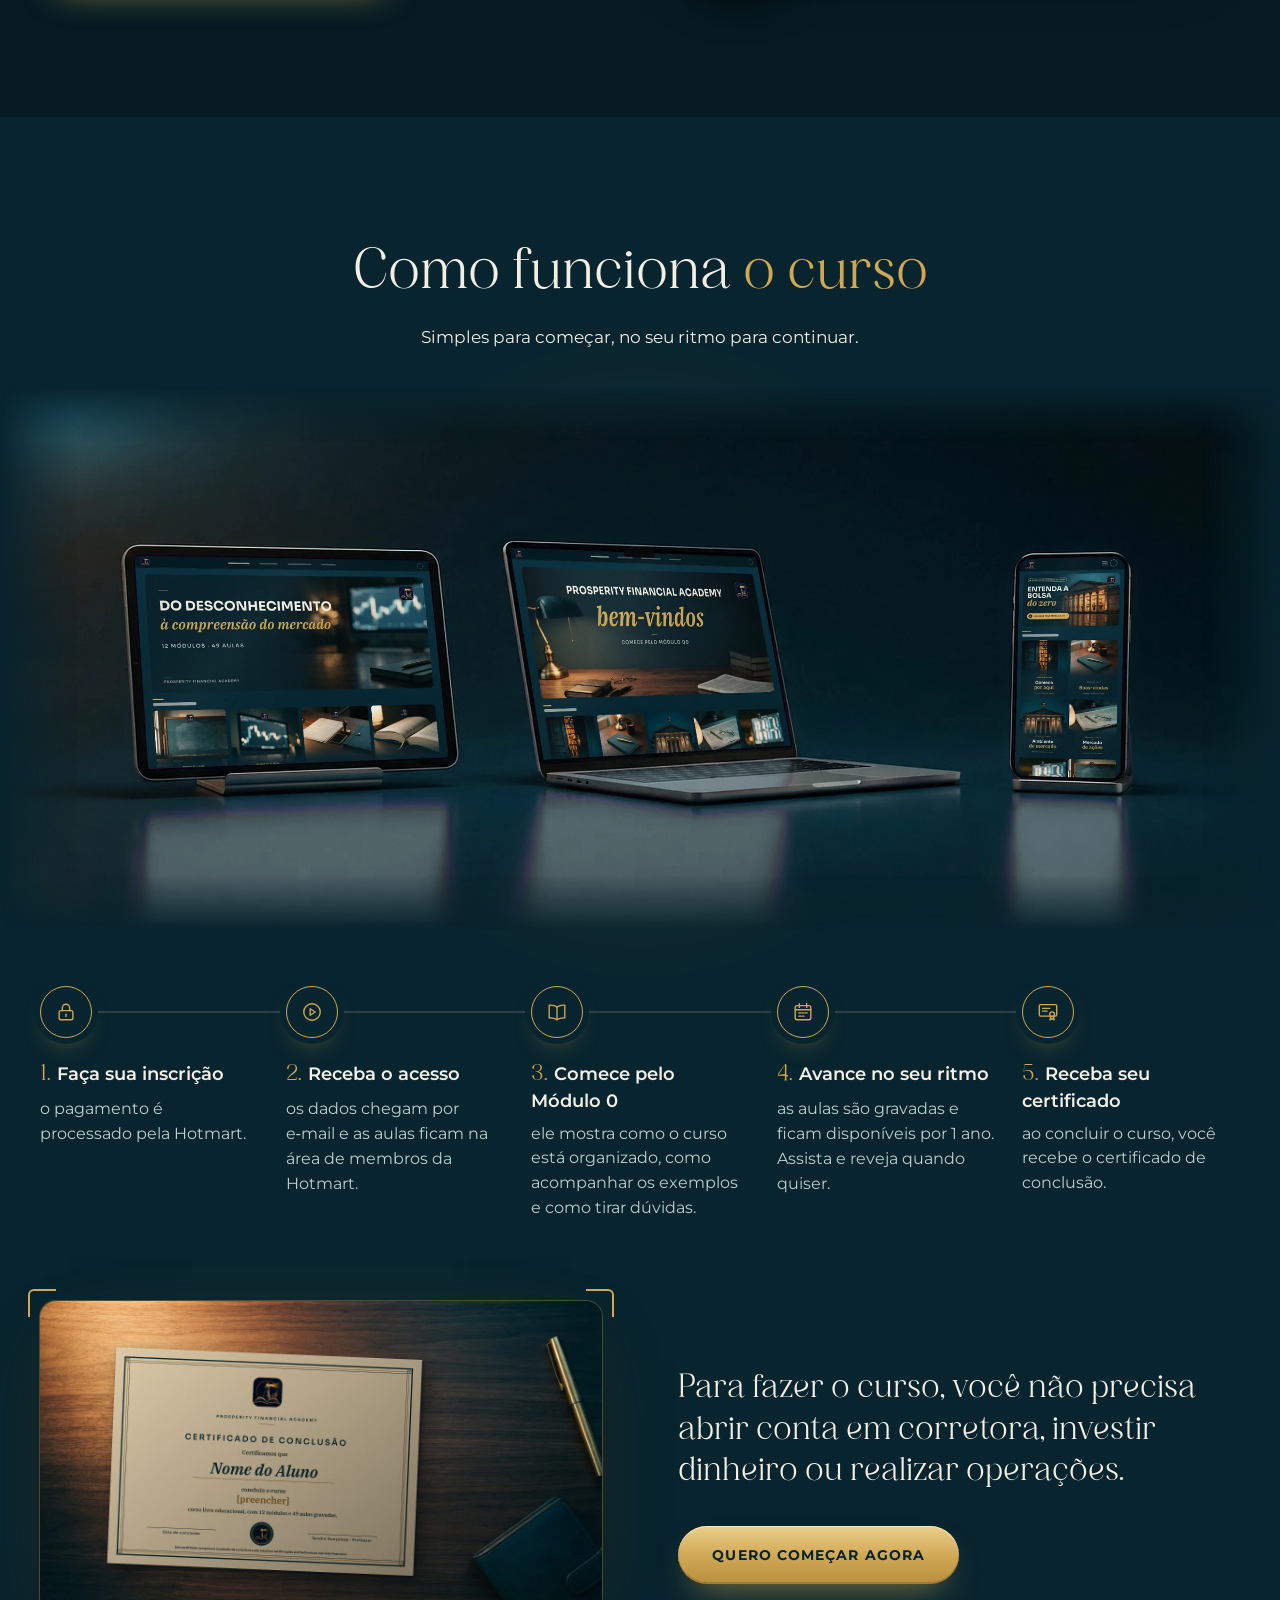
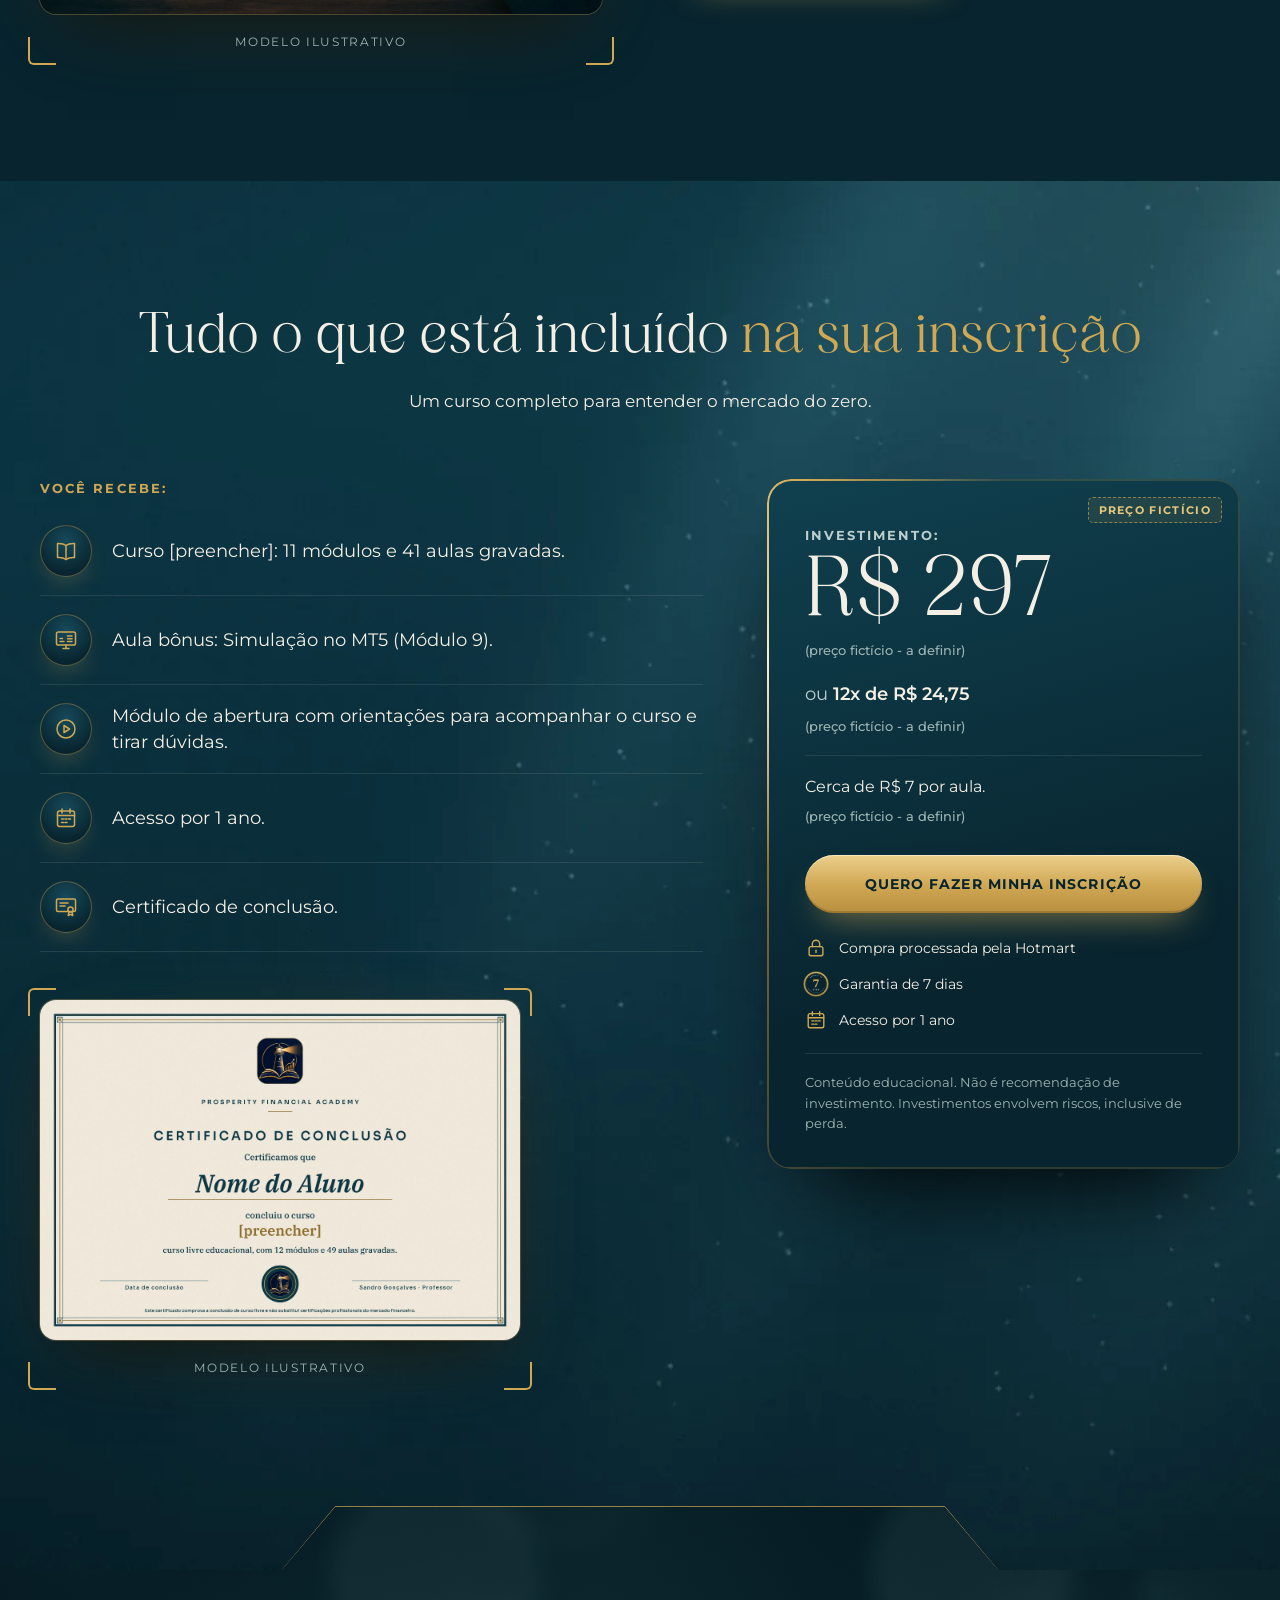
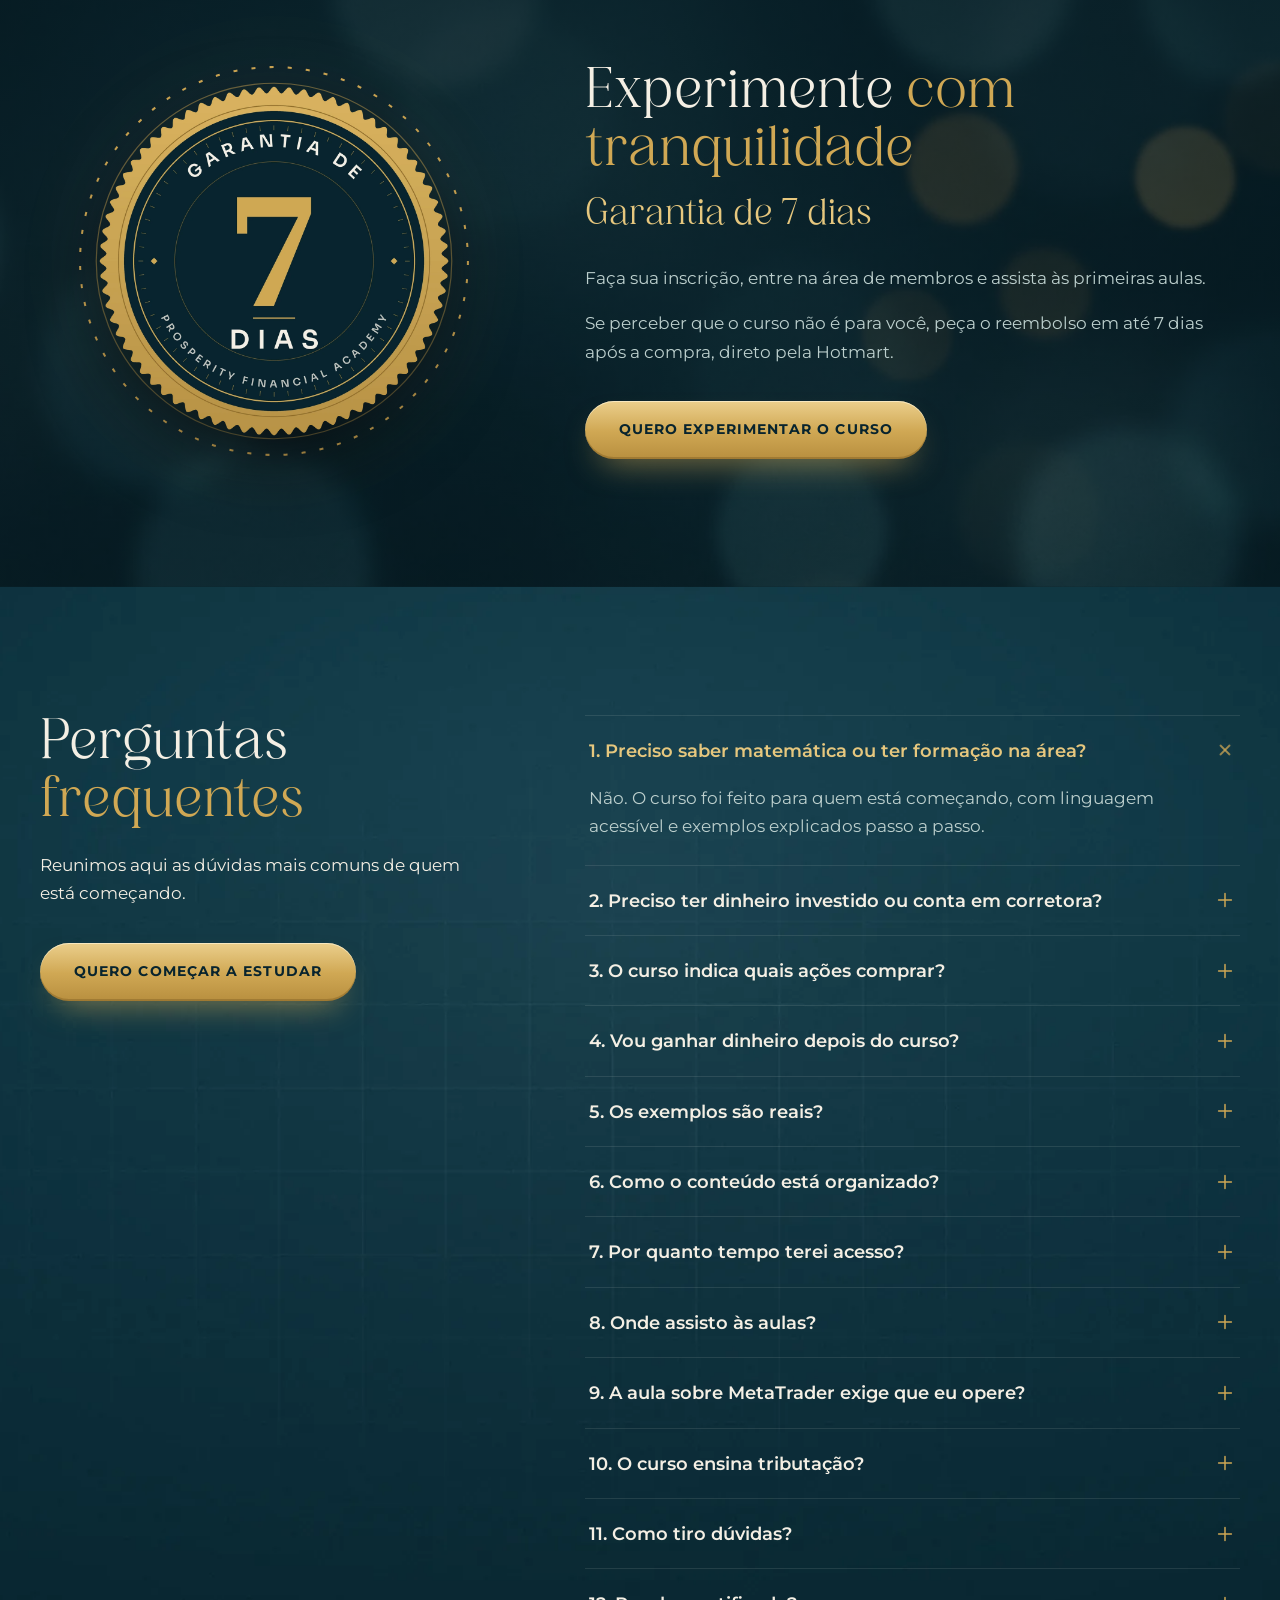
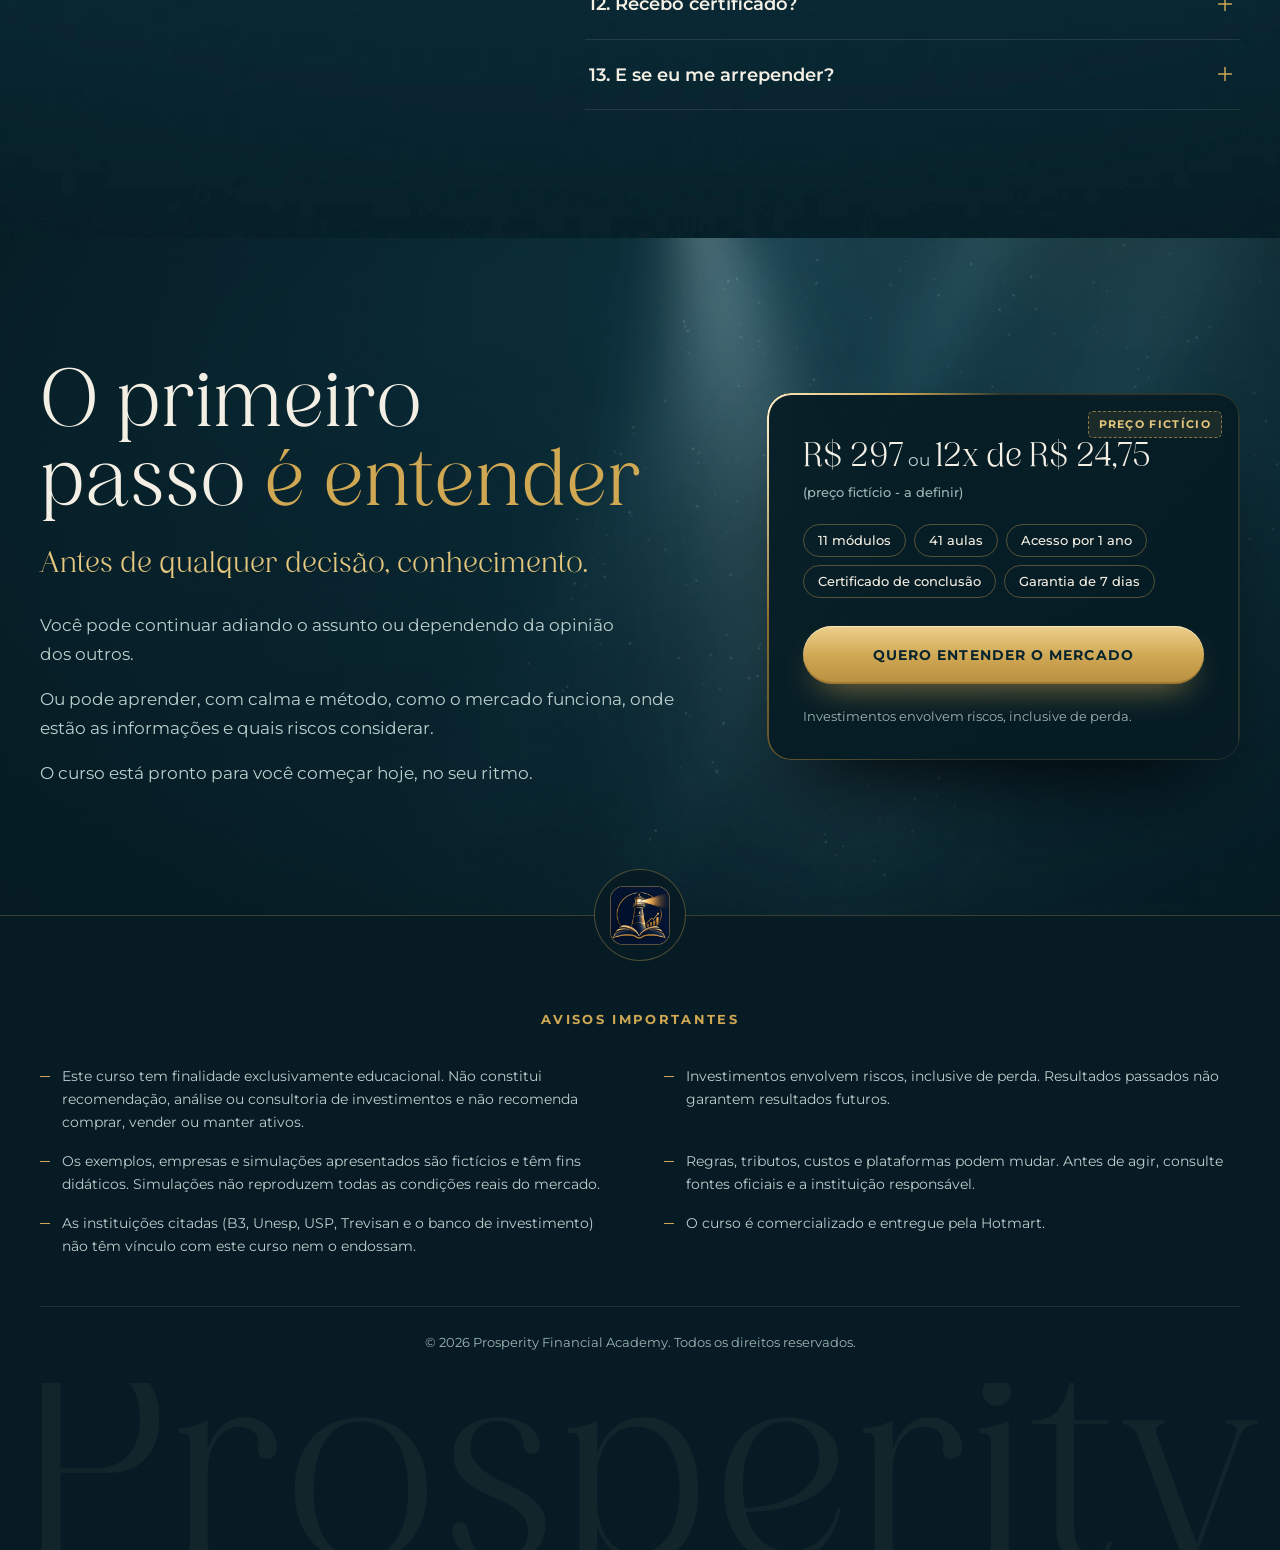
==== commit 07773bdc: "[cc] sandro-preview: client adjustments (Candle module out, 11 modules/41 lessons, bio, disclaimer) " ====
--- a/index.html
+++ b/index.html
@@ -27,7 +27,7 @@
 <link rel="preload" as="image" href="assets/img/hero-desktop-21x9.webp?v=20261125" media="(min-width: 768px)" fetchpriority="high">
 <link rel="preload" as="image" href="assets/img/hero-mobile-4x5.webp?v=20261125" media="(max-width: 767px)" fetchpriority="high">
 <script>if(location.protocol!=="file:"){["bevenida-regular-sem-a-maiusculo","montserrat-latin-var"].forEach(function(f){var l=document.createElement("link");l.rel="preload";l.as="font";l.type="font/woff2";l.crossOrigin="anonymous";l.href="assets/fonts/"+f+".woff2";document.head.appendChild(l);});}</script>
-<link rel="stylesheet" href="assets/style.css?v=20261125">
+<link rel="stylesheet" href="assets/style.css?v=20261127">
 <script type="application/ld+json">
 {
   "@context": "https://schema.org",
@@ -51,7 +51,7 @@
       "hasCourseInstance": {
         "@type": "CourseInstance",
         "courseMode": "online",
-        "courseWorkload": "49 aulas gravadas em 12 módulos"
+        "courseWorkload": "41 aulas gravadas em 11 módulos"
       }
     },
     {
@@ -62,7 +62,7 @@
         { "@type": "Question", "name": "O curso indica quais ações comprar?", "acceptedAnswer": { "@type": "Answer", "text": "Não. O curso tem finalidade educacional e não recomenda comprar, vender ou manter ativos. Você aprende a entender as informações; qualquer decisão é sua." } },
         { "@type": "Question", "name": "Vou ganhar dinheiro depois do curso?", "acceptedAnswer": { "@type": "Answer", "text": "O curso não promete ganhos. O objetivo é que você entenda o funcionamento básico do mercado, as informações e os riscos antes de investir. Investimentos envolvem riscos, inclusive de perda." } },
         { "@type": "Question", "name": "Os exemplos são reais?", "acceptedAnswer": { "@type": "Answer", "text": "Não. O curso usa uma empresa fictícia e simulações, identificadas como tais. Simulações não reproduzem todas as condições reais do mercado." } },
-        { "@type": "Question", "name": "Como o conteúdo está organizado?", "acceptedAnswer": { "@type": "Answer", "text": "São 49 aulas em 12 módulos, em sequência progressiva: cada módulo prepara o próximo. Você assiste no seu ritmo." } },
+        { "@type": "Question", "name": "Como o conteúdo está organizado?", "acceptedAnswer": { "@type": "Answer", "text": "São 41 aulas em 11 módulos, em sequência progressiva: cada módulo prepara o próximo. Você assiste no seu ritmo." } },
         { "@type": "Question", "name": "Por quanto tempo terei acesso?", "acceptedAnswer": { "@type": "Answer", "text": "Por 1 ano. Nesse período, você pode assistir e rever as aulas quando quiser." } },
         { "@type": "Question", "name": "Onde assisto às aulas?", "acceptedAnswer": { "@type": "Answer", "text": "Na área de membros da Hotmart. Os dados de acesso chegam por e-mail após a inscrição." } },
         { "@type": "Question", "name": "A aula sobre MetaTrader exige que eu opere?", "acceptedAnswer": { "@type": "Answer", "text": "Não. A aula bônus e as práticas de candles mostram a ferramenta em simulação, para fins de estudo." } },
@@ -134,8 +134,8 @@
       <a class="btn btn--brilho" href="#checkout" data-cta="hero">Quero entender o mercado</a>
     </div>
     <ul class="selos rv" aria-label="Destaques do curso">
-      <li><span class="selos__num" data-count="12">12</span> módulos</li>
-      <li><span class="selos__num" data-count="49">49</span> aulas</li>
+      <li><span class="selos__num" data-count="11">11</span> módulos</li>
+      <li><span class="selos__num" data-count="41">41</span> aulas</li>
       <li>Exemplos fictícios, sem precisar investir</li>
       <li class="selos__garantia"><img src="assets/img/selo-garantia-7-dias-320.webp?v=20261125" width="320" height="320" alt="" aria-hidden="true">Garantia de 7 dias</li>
     </ul>
@@ -239,7 +239,7 @@
     </ul>
     <div class="fecho rv">
       <img class="filete-img" src="assets/img/el-filete-latao.webp?v=20261125" width="900" height="12" alt="" aria-hidden="true" loading="lazy">
-      <p>O objetivo é dar mais segurança para os primeiros passos, com conhecimento. Não é dizer o que você deve comprar ou vender.</p>
+      <p>O objetivo é dar mais segurança para os primeiros passos, com conhecimento. Você tomará suas próprias decisões.</p>
     </div>
     <div class="acao-centro rv"><a class="btn btn--brilho" href="#checkout" data-cta="aprender">Quero aprender isso</a></div>
   </div>
@@ -252,15 +252,15 @@
 
 <!-- SEÇÃO 5 — CONTEÚDO PROGRAMÁTICO -->
 <section class="sec programa" id="programa" aria-labelledby="h-programa">
-  <span class="fantasma fantasma--programa" aria-hidden="true">49</span>
+  <span class="fantasma fantasma--programa" aria-hidden="true">41</span>
   <div class="wrap">
     <div class="cabeca-centro">
-      <h2 id="h-programa" class="titulo rv"><span data-count="12">12</span> módulos, <span data-count="49">49</span> aulas, <em>uma sequência lógica</em></h2>
+      <h2 id="h-programa" class="titulo rv"><span data-count="11">11</span> módulos, <span data-count="41">41</span> aulas, <em>uma sequência lógica</em></h2>
       <p class="sub rv">O ensino é progressivo: cada módulo prepara o próximo. As aulas usam ilustrações, animações e exemplos práticos com uma empresa fictícia.</p>
     </div>
   </div>
   <figure class="programa__capas rv">
-    <img src="assets/img/mockup-capas-modulos.webp?v=20261125b" width="2400" height="1200" loading="lazy" decoding="async" alt="Capas dos 12 módulos do curso dispostas em leque tridimensional">
+    <img src="assets/img/mockup-capas-modulos.webp?v=20261125b" width="2400" height="1200" loading="lazy" decoding="async" alt="Capas dos módulos do curso dispostas em leque tridimensional">
   </figure>
   <div class="wrap">
     <ol class="modulos">
@@ -274,11 +274,10 @@
       <li class="mod rv"><p class="mod__num"><span>Módulo</span> <b>7</b></p><div class="mod__corpo"><h3>Tributação <span class="mod__aulas">(1 aula)</span></h3><p>Uma visão introdutória sobre tributação.</p></div></li>
       <li class="mod rv"><p class="mod__num"><span>Módulo</span> <b>8</b></p><div class="mod__corpo"><h3>Síntese <span class="mod__aulas">(2 aulas)</span></h3><p>Aula integradora, despedida e próximos passos.</p></div></li>
       <li class="mod rv"><p class="mod__num"><span>Módulo</span> <b>9</b></p><div class="mod__corpo"><h3>Aula bônus <span class="mod__aulas">(1 aula)</span></h3><p>Simulação no MT5.</p></div></li>
-      <li class="mod rv"><p class="mod__num"><span>Módulo</span> <b>10</b></p><div class="mod__corpo"><h3>Candle <span class="mod__aulas">(8 aulas)</span></h3><p>O que é um candle e os padrões de alta, de baixa e de continuidade, em teoria e na prática no MetaTrader.</p></div></li>
-      <li class="mod rv"><p class="mod__num"><span>Módulo</span> <b>11</b></p><div class="mod__corpo"><h3>Materiais complementares opcionais <span class="mod__aulas">(1 aula)</span></h3><p>Ferramentas para continuar estudando.</p></div></li>
+      <li class="mod rv"><p class="mod__num"><span>Módulo</span> <b>10</b></p><div class="mod__corpo"><h3>Materiais complementares opcionais <span class="mod__aulas">(1 aula)</span></h3><p>Ferramentas para continuar estudando.</p></div></li>
     </ol>
     <p class="nota rv">Padrões gráficos e indicadores são apresentados como objeto de estudo, não como sinais de compra ou venda. Simulações não reproduzem todas as condições reais.</p>
-    <div class="acao-centro rv"><a class="btn btn--brilho" href="#checkout" data-cta="programa">Quero acesso às 49 aulas</a></div>
+    <div class="acao-centro rv"><a class="btn btn--brilho" href="#checkout" data-cta="programa">Quero acesso às 41 aulas</a></div>
   </div>
 </section>
 
@@ -291,10 +290,9 @@
       <p class="sub rv">Professor de finanças com experiência na B3 e em banco de investimento internacional.</p>
       <div class="corrido">
         <p class="rv">Sandro Gonçalves é formado em Economia pela Unesp, tem mestrado em Matemática, Estatística e Computação pela USP e MBA pela Trevisan.</p>
-        <p class="rv">Tem experiência profissional na B3 e em banco de investimento internacional, e histórico como professor de finanças, inclusive em turmas de MBA.</p>
+        <p class="rv">Tem experiência profissional na B3 como analista de modelos e, no exterior, em banco de investimento na Europa, atuando como analista sênior de econometria, além de histórico como professor de finanças, inclusive em turmas de MBA.</p>
         <p class="rv">Neste curso, ele traduz essa experiência para quem está começando: linguagem acessível, ensino progressivo e foco em entender as informações que os profissionais usam.</p>
       </div>
-      <p class="ressalva rv">As instituições citadas (B3, Unesp, USP, Trevisan e o banco de investimento) não aprovam nem endossam este curso. A formação e a experiência do professor não representam aprovação dessas instituições.</p>
       <a class="btn btn--brilho rv" href="#checkout" data-cta="professor">Quero aprender com o Sandro</a>
     </div>
     <figure class="professor__cena rv">
@@ -361,7 +359,7 @@
       <div class="oferta__inclui">
         <h3 class="rotulo rv">Você recebe:</h3>
         <ul class="inclui">
-          <li class="rv"><span class="ico ico--disco"><svg><use href="#i-livro"/></svg></span><p>Curso [preencher]: <span data-count="12">12</span> módulos e <span data-count="49">49</span> aulas gravadas.</p></li>
+          <li class="rv"><span class="ico ico--disco"><svg><use href="#i-livro"/></svg></span><p>Curso [preencher]: <span data-count="11">11</span> módulos e <span data-count="41">41</span> aulas gravadas.</p></li>
           <li class="rv"><span class="ico ico--disco"><svg><use href="#i-plataforma"/></svg></span><p>Aula bônus: Simulação no MT5 (Módulo 9).</p></li>
           <li class="rv"><span class="ico ico--disco"><svg><use href="#i-play"/></svg></span><p>Módulo de abertura com orientações para acompanhar o curso e tirar dúvidas.</p></li>
           <li class="rv"><span class="ico ico--disco"><svg><use href="#i-calendario"/></svg></span><p>Acesso por <span data-count="1">1</span> ano.</p></li>
@@ -380,7 +378,7 @@
           <p class="ficha__rotulo">Investimento:</p>
           <p class="ficha__preco"><strong>R$ 297</strong> <span class="ficha__ficticio">(preço fictício - a definir)</span></p>
           <p class="ficha__parcela">ou <strong>12x de R$ 24,75</strong> <span class="ficha__ficticio">(preço fictício - a definir)</span></p>
-          <p class="ficha__apoio">Cerca de R$ 6 por aula. <span class="ficha__ficticio">(preço fictício - a definir)</span></p>
+          <p class="ficha__apoio">Cerca de R$ 7 por aula. <span class="ficha__ficticio">(preço fictício - a definir)</span></p>
           <a class="btn btn--brilho btn--largo" href="#checkout" data-cta="oferta">Quero fazer minha inscrição</a>
           <ul class="ficha__selos">
             <li><svg aria-hidden="true"><use href="#i-cadeado"/></svg>Compra processada pela Hotmart</li>
@@ -429,7 +427,7 @@
       <details class="rv"><summary><span>3. O curso indica quais ações comprar?</span><svg aria-hidden="true"><use href="#i-mais"/></svg></summary><p>Não. O curso tem finalidade educacional e não recomenda comprar, vender ou manter ativos. Você aprende a entender as informações; qualquer decisão é sua.</p></details>
       <details class="rv"><summary><span>4. Vou ganhar dinheiro depois do curso?</span><svg aria-hidden="true"><use href="#i-mais"/></svg></summary><p>O curso não promete ganhos. O objetivo é que você entenda o funcionamento básico do mercado, as informações e os riscos antes de investir. Investimentos envolvem riscos, inclusive de perda.</p></details>
       <details class="rv"><summary><span>5. Os exemplos são reais?</span><svg aria-hidden="true"><use href="#i-mais"/></svg></summary><p>Não. O curso usa uma empresa fictícia e simulações, identificadas como tais. Simulações não reproduzem todas as condições reais do mercado.</p></details>
-      <details class="rv"><summary><span>6. Como o conteúdo está organizado?</span><svg aria-hidden="true"><use href="#i-mais"/></svg></summary><p>São 49 aulas em 12 módulos, em sequência progressiva: cada módulo prepara o próximo. Você assiste no seu ritmo.</p></details>
+      <details class="rv"><summary><span>6. Como o conteúdo está organizado?</span><svg aria-hidden="true"><use href="#i-mais"/></svg></summary><p>São 41 aulas em 11 módulos, em sequência progressiva: cada módulo prepara o próximo. Você assiste no seu ritmo.</p></details>
       <details class="rv"><summary><span>7. Por quanto tempo terei acesso?</span><svg aria-hidden="true"><use href="#i-mais"/></svg></summary><p>Por 1 ano. Nesse período, você pode assistir e rever as aulas quando quiser.</p></details>
       <details class="rv"><summary><span>8. Onde assisto às aulas?</span><svg aria-hidden="true"><use href="#i-mais"/></svg></summary><p>Na área de membros da Hotmart. Os dados de acesso chegam por e‑mail após a inscrição.</p></details>
       <details class="rv"><summary><span>9. A aula sobre MetaTrader exige que eu opere?</span><svg aria-hidden="true"><use href="#i-mais"/></svg></summary><p>Não. A aula bônus e as práticas de candles mostram a ferramenta em simulação, para fins de estudo.</p></details>
@@ -458,7 +456,7 @@
       <span class="flag-preco-ficticio">Preço fictício</span>
       <p class="final__preco"><strong>R$ 297</strong> ou <strong>12x de R$ 24,75</strong> <span class="ficha__ficticio">(preço fictício - a definir)</span></p>
       <ul class="chips">
-        <li>12 módulos</li><li>49 aulas</li><li>Acesso por 1 ano</li><li>Certificado de conclusão</li><li>Garantia de 7 dias</li>
+        <li>11 módulos</li><li>41 aulas</li><li>Acesso por 1 ano</li><li>Certificado de conclusão</li><li>Garantia de 7 dias</li>
       </ul>
       <a class="btn btn--brilho btn--largo" href="#checkout" data-cta="final">Quero entender o mercado</a>
       <p class="micro">Investimentos envolvem riscos, inclusive de perda.</p>
@@ -478,7 +476,7 @@
       <li>Investimentos envolvem riscos, inclusive de perda. Resultados passados não garantem resultados futuros.</li>
       <li>Os exemplos, empresas e simulações apresentados são fictícios e têm fins didáticos. Simulações não reproduzem todas as condições reais do mercado.</li>
       <li>Regras, tributos, custos e plataformas podem mudar. Antes de agir, consulte fontes oficiais e a instituição responsável.</li>
-      <li>As instituições citadas (B3, Unesp, USP, Trevisan e o banco de investimento) não aprovam nem endossam este curso.</li>
+      <li>As instituições citadas (B3, Unesp, USP, Trevisan e o banco de investimento) não têm vínculo com este curso nem o endossam.</li>
       <li>O curso é comercializado e entregue pela Hotmart.</li>
     </ul>
     <p class="rodape__copy">© 2026 Prosperity Financial Academy. Todos os direitos reservados.</p>
--- a/assets/style.css
+++ b/assets/style.css
@@ -368,7 +368,7 @@
 .modulos { margin-top: 40px; display: grid; grid-template-columns: 1fr 1fr; gap: 16px; }
 .mod { position: relative; display: grid; grid-template-columns: 96px 1fr; gap: 20px; align-items: start; padding: 28px; border-radius: 16px; background: rgba(13, 54, 68, 0.5); border: 1px solid var(--linha); transition: border-color 0.4s, opacity 0.9s var(--ease) var(--d, 0ms), transform 1s var(--ease) var(--d, 0ms); }
 .mod:hover { border-color: rgba(208, 168, 84, 0.32); }
-.mod:first-child, .mod:last-child { grid-column: 1 / -1; background: linear-gradient(100deg, rgba(208, 168, 84, 0.12), rgba(13, 54, 68, 0.5) 45%); border-color: var(--linha-latao); }
+.mod:first-child { grid-column: 1 / -1; background: linear-gradient(100deg, rgba(208, 168, 84, 0.12), rgba(13, 54, 68, 0.5) 45%); border-color: var(--linha-latao); }
 .mod__num { display: flex; flex-direction: column; align-items: flex-start; gap: 4px; }
 .mod__num span { font-size: 11px; font-weight: 600; letter-spacing: 0.18em; text-transform: uppercase; color: var(--marfim-3); }
 .mod__num b { font-family: var(--titulo); font-weight: 400; font-size: 58px; line-height: 0.9; color: var(--latao); font-variant-numeric: tabular-nums; }
@@ -549,7 +549,7 @@
   .card--c, .card--d, .card--e { grid-column: span 6; }
   .card--e { grid-column: span 12; }
   .modulos { grid-template-columns: 1fr; }
-  .mod:first-child, .mod:last-child { grid-column: auto; }
+  .mod:first-child { grid-column: auto; }
   .passos { grid-template-columns: 1fr; gap: 0; }
   .passos::before, .passos::after { top: 26px; bottom: 60px; left: 25px; right: auto; width: 2px; height: auto; }
   .passos::after { transform-origin: top; transform: scaleY(var(--t, 1)); }
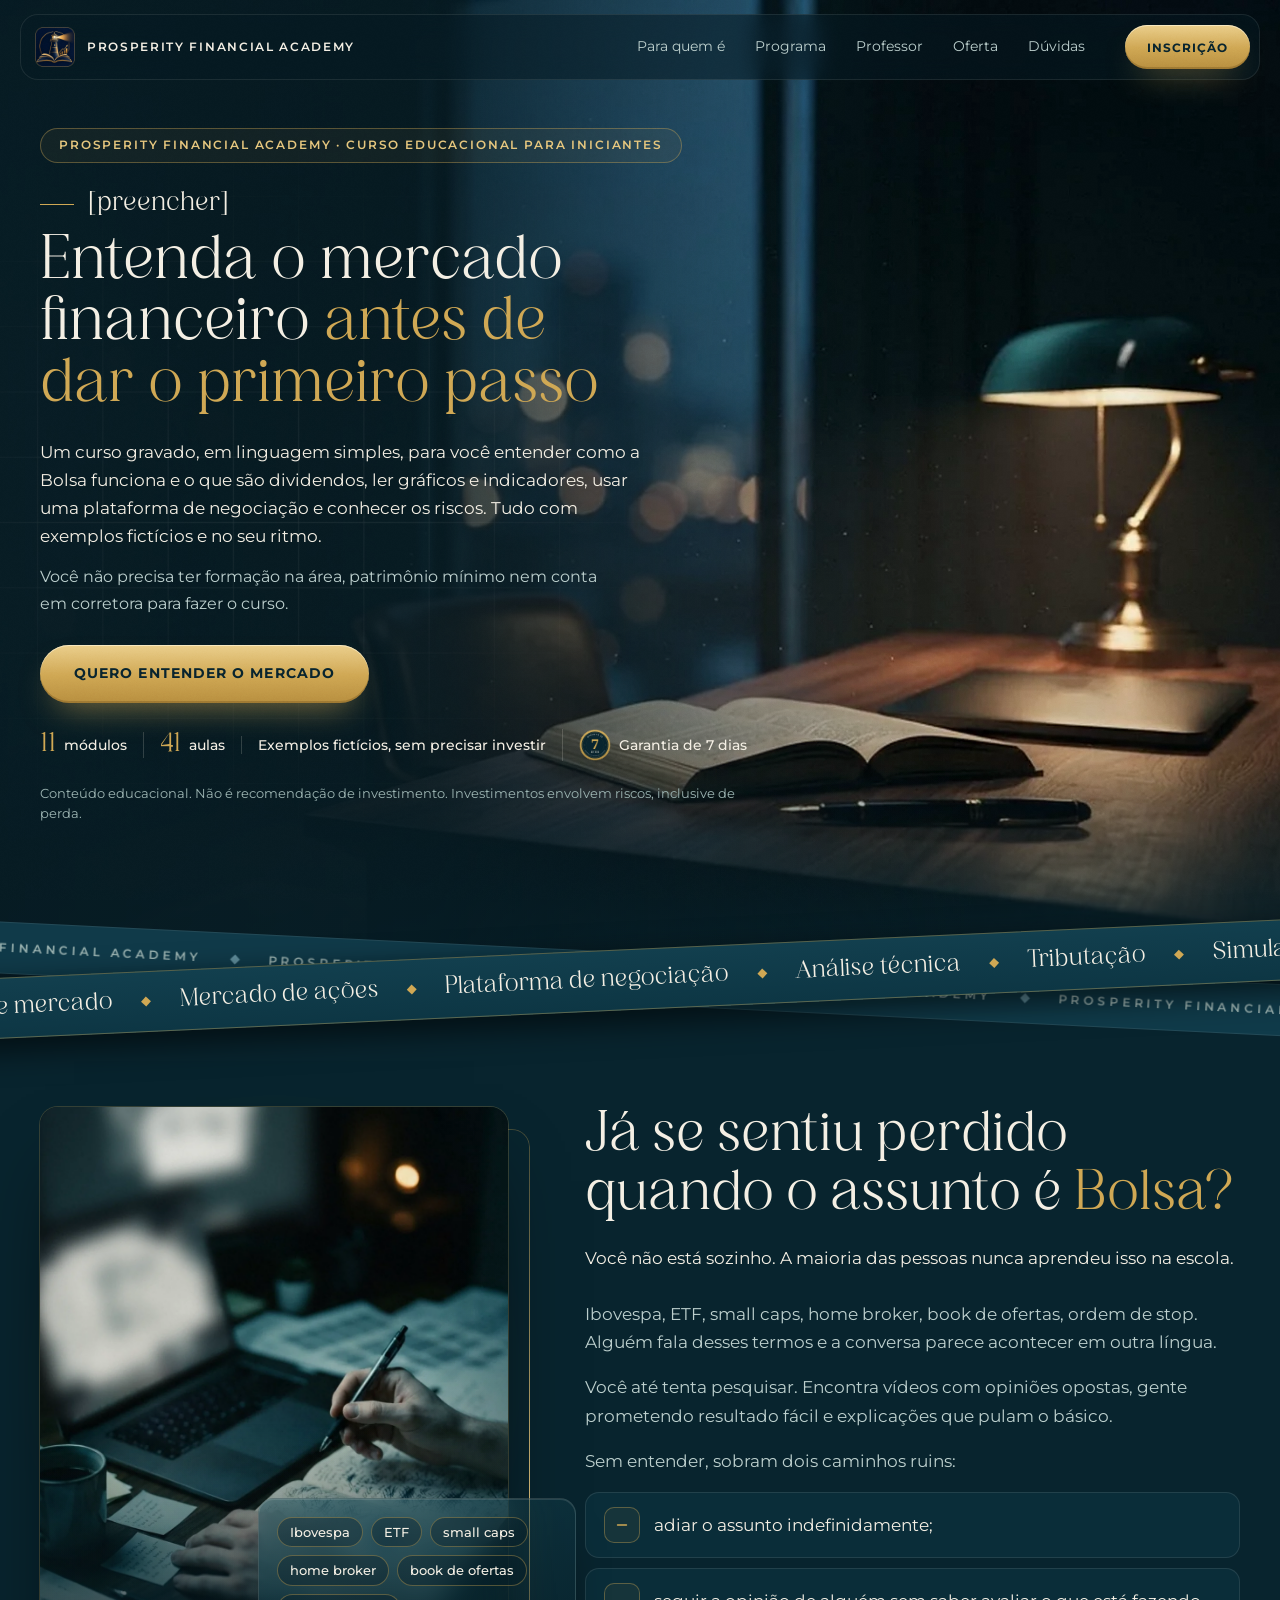
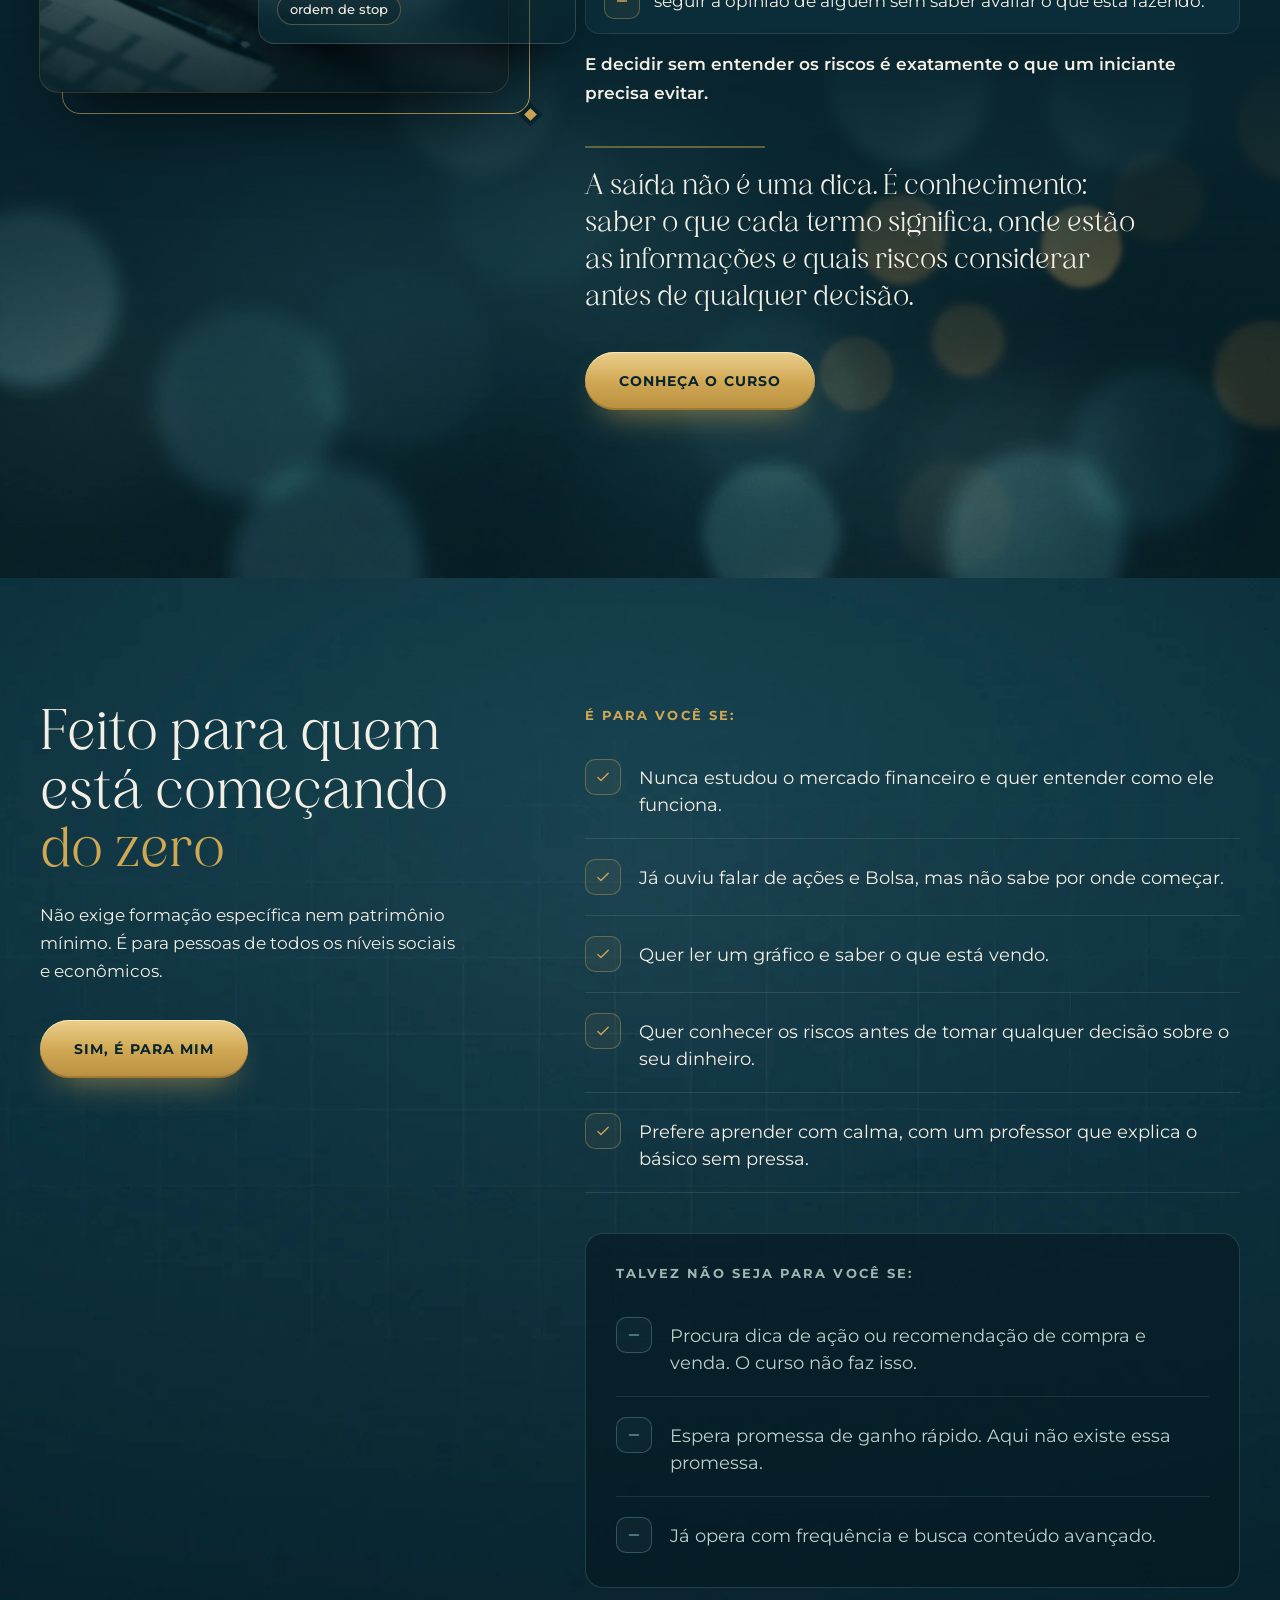
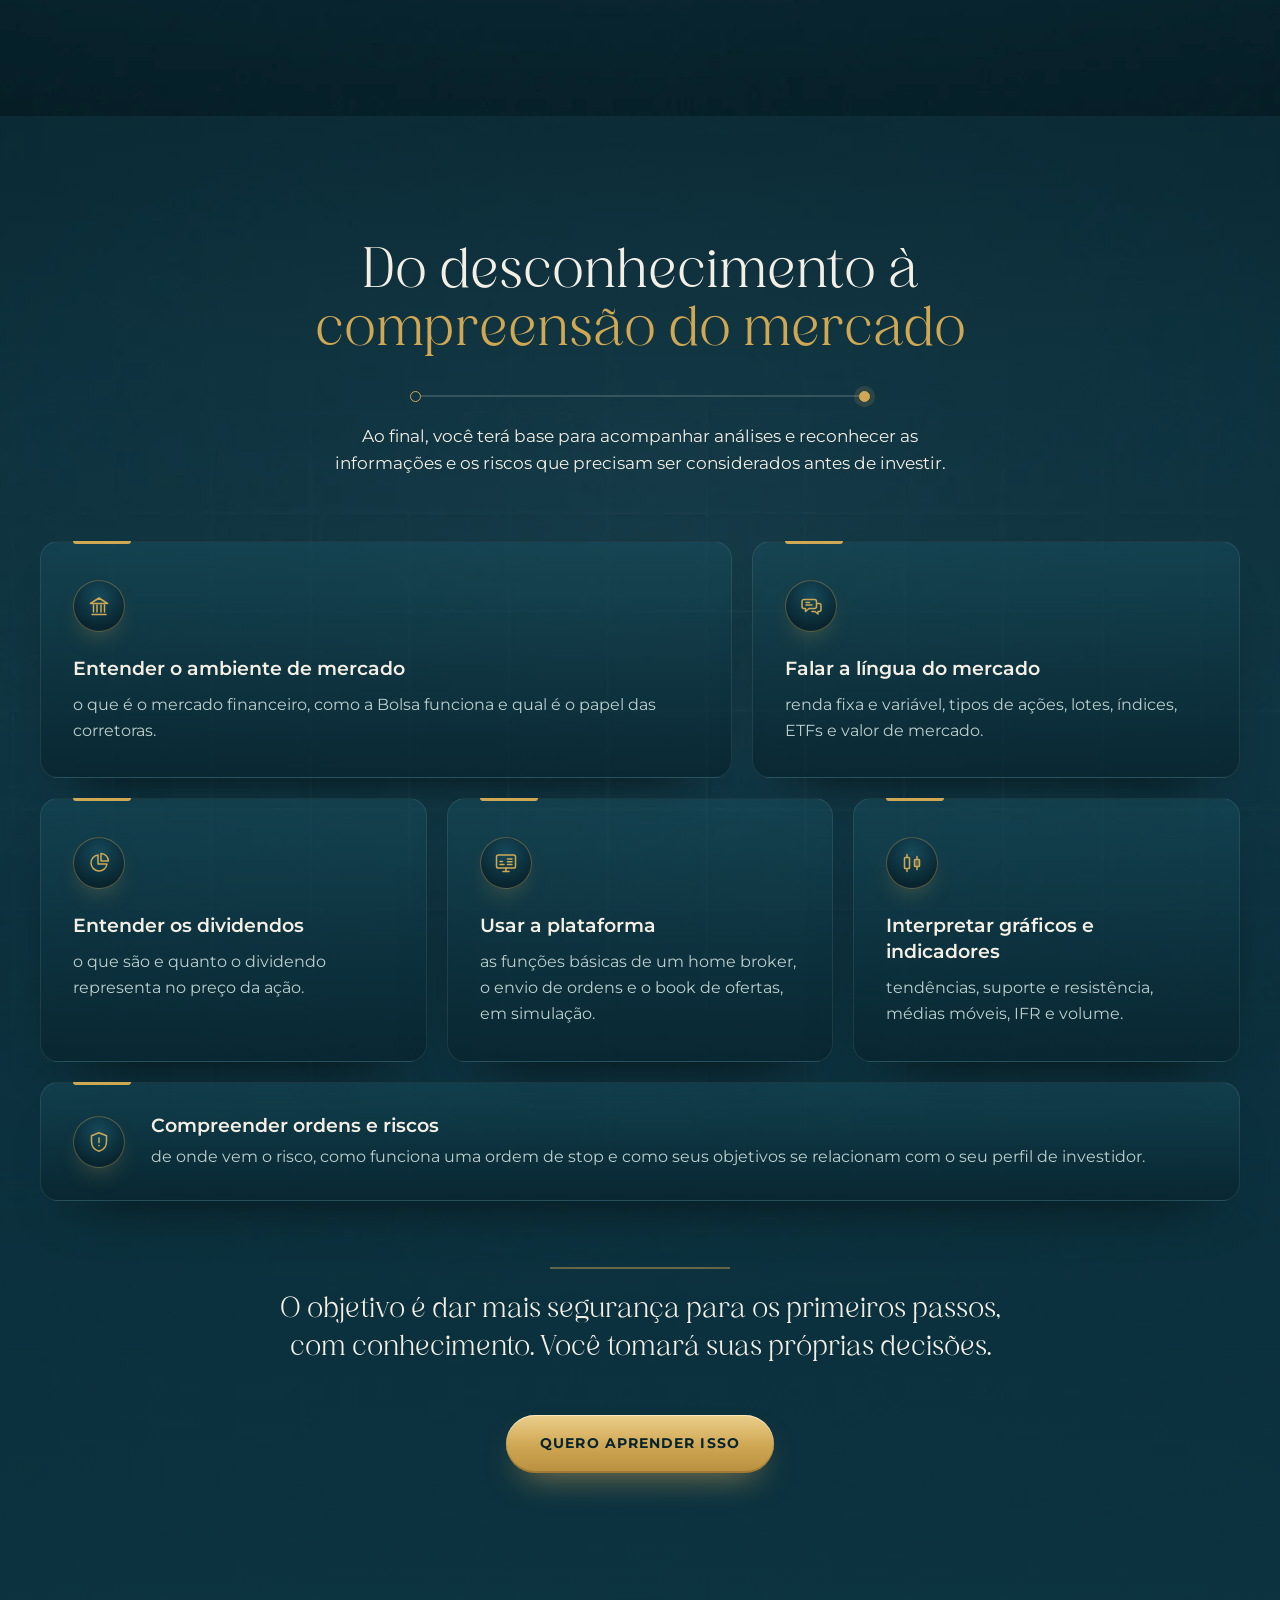
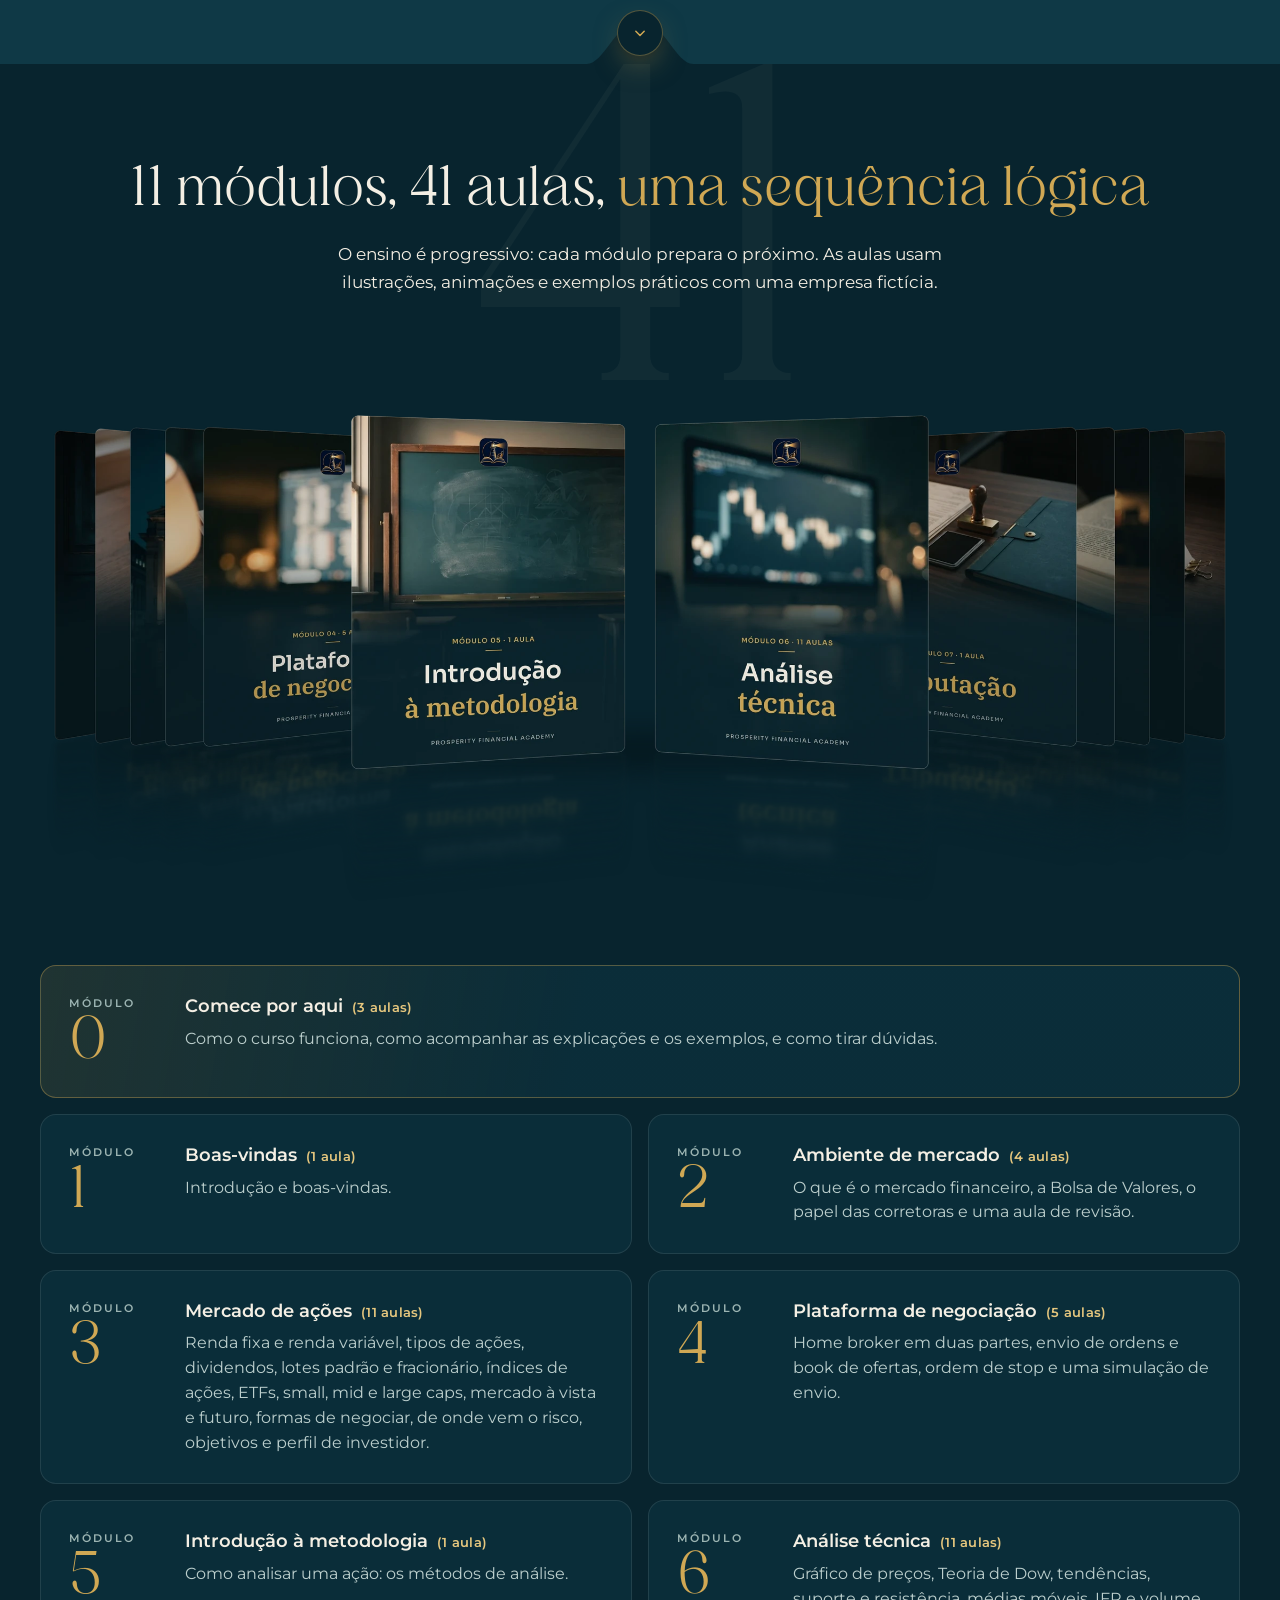
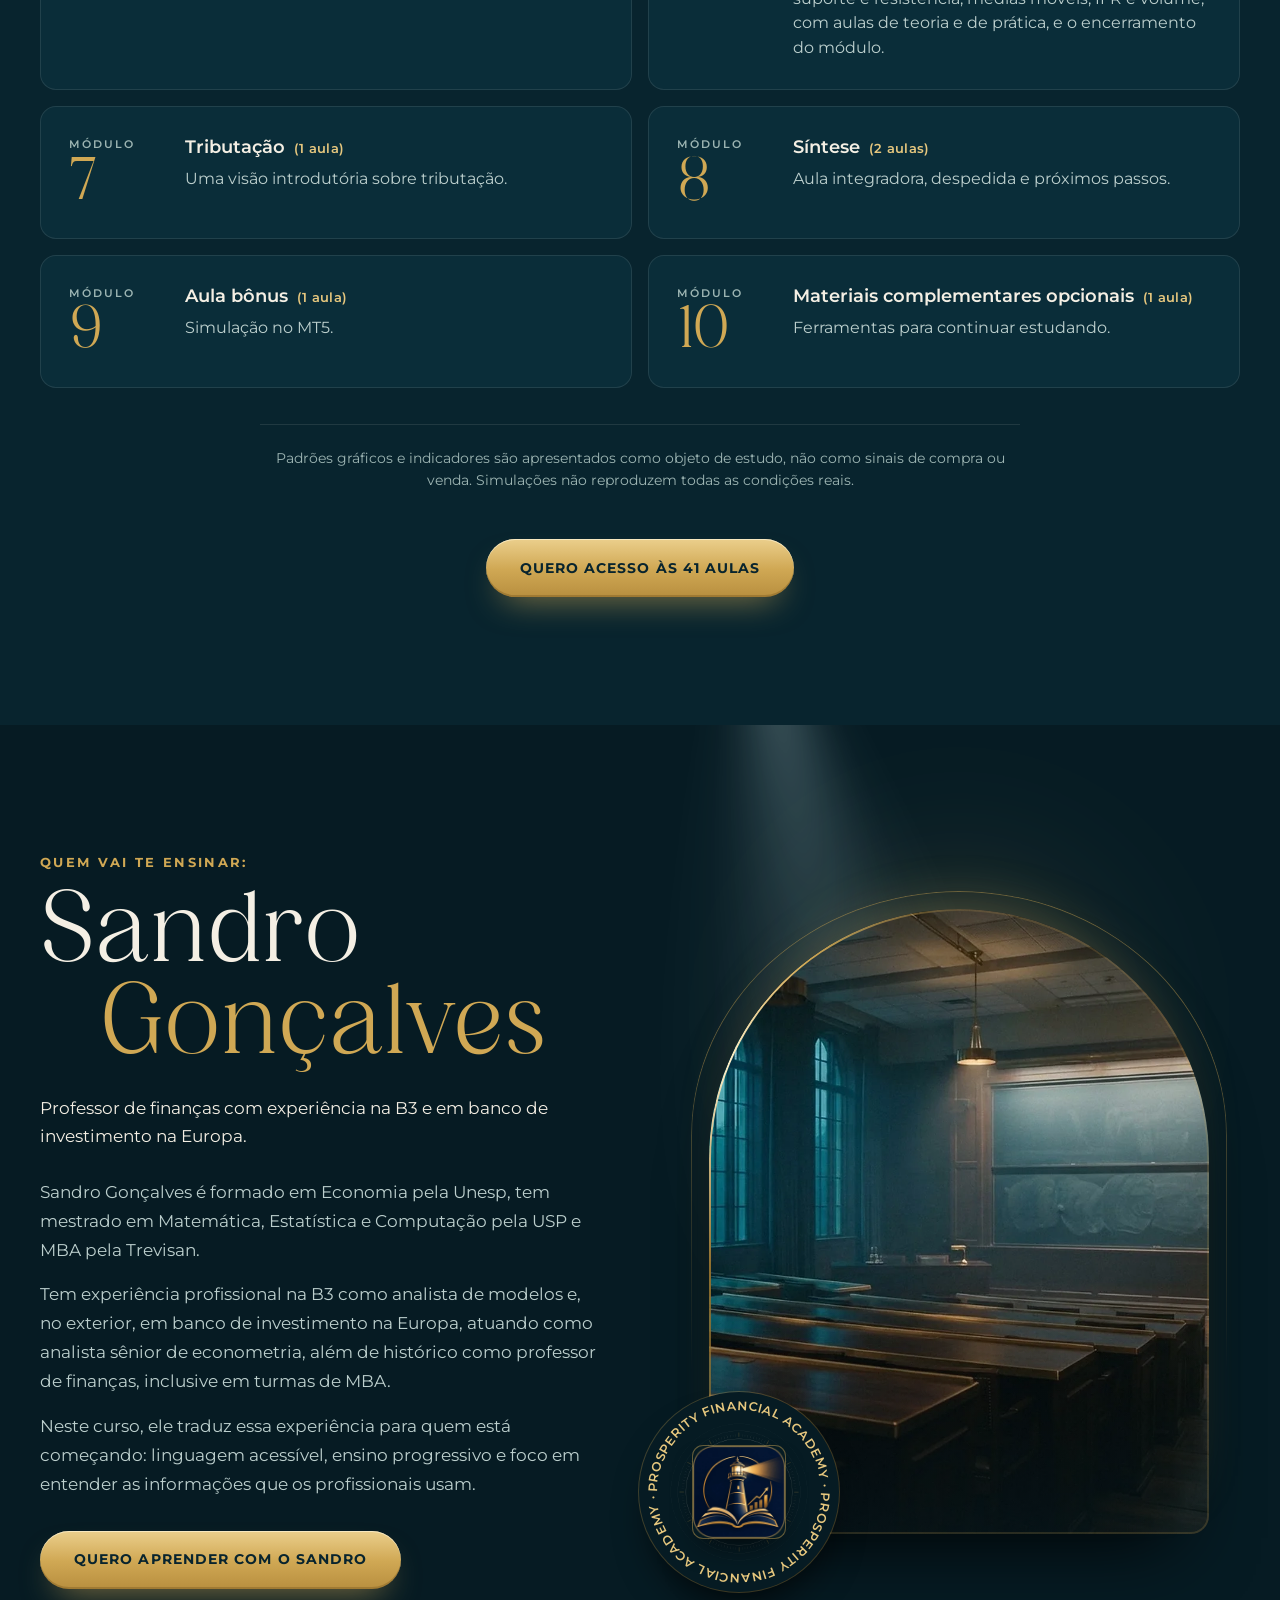
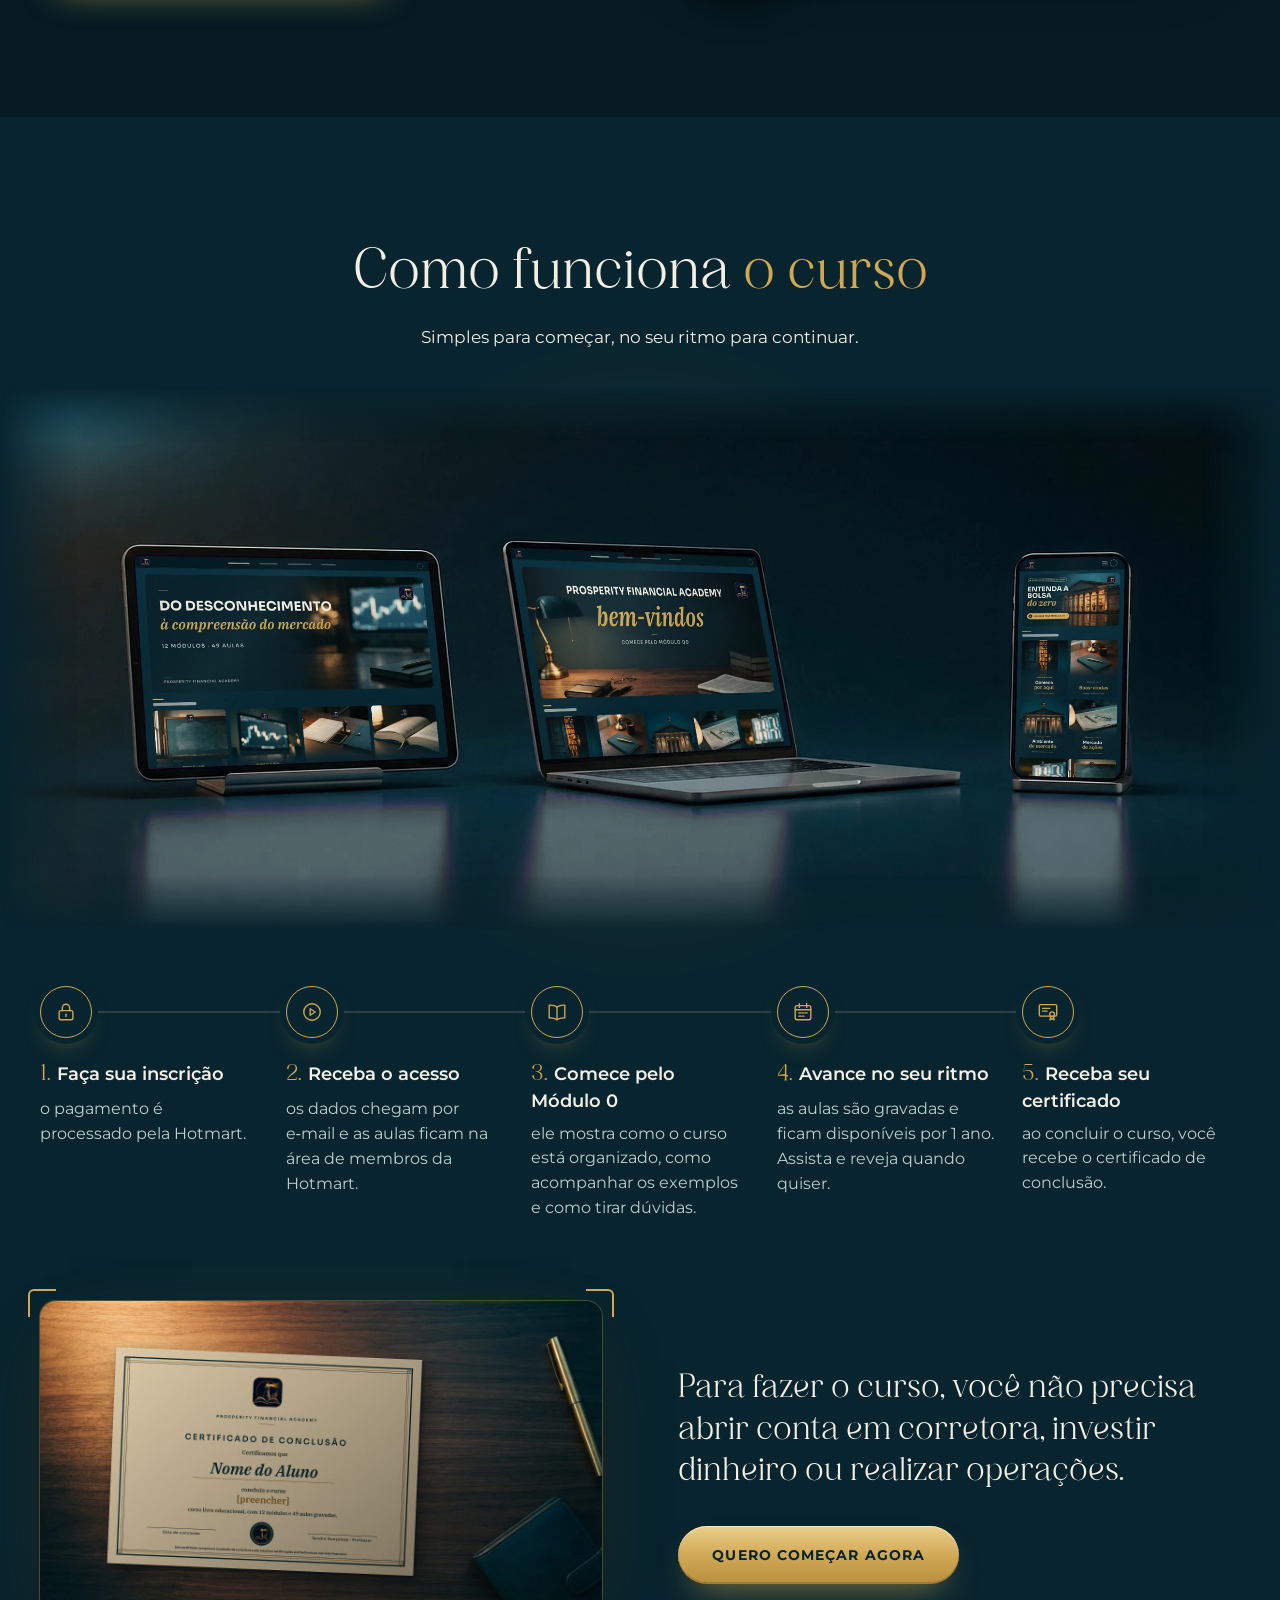
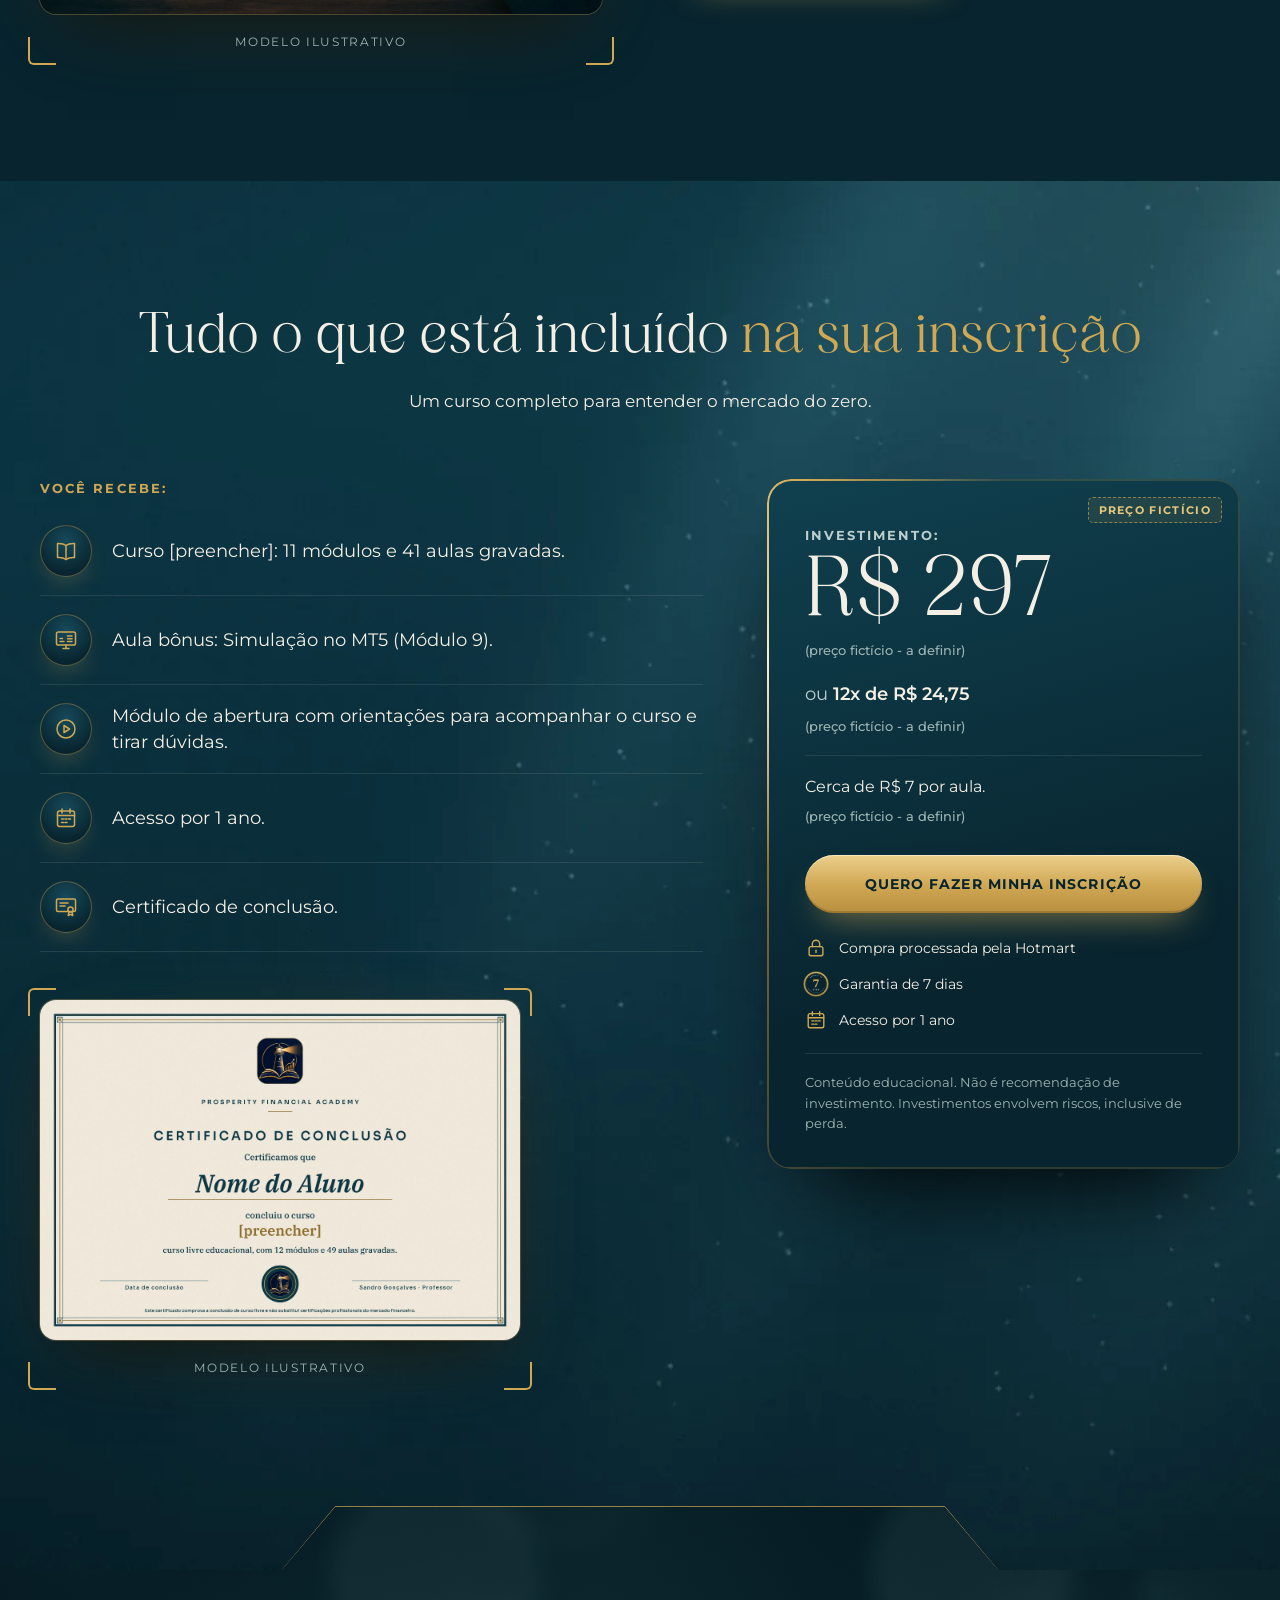
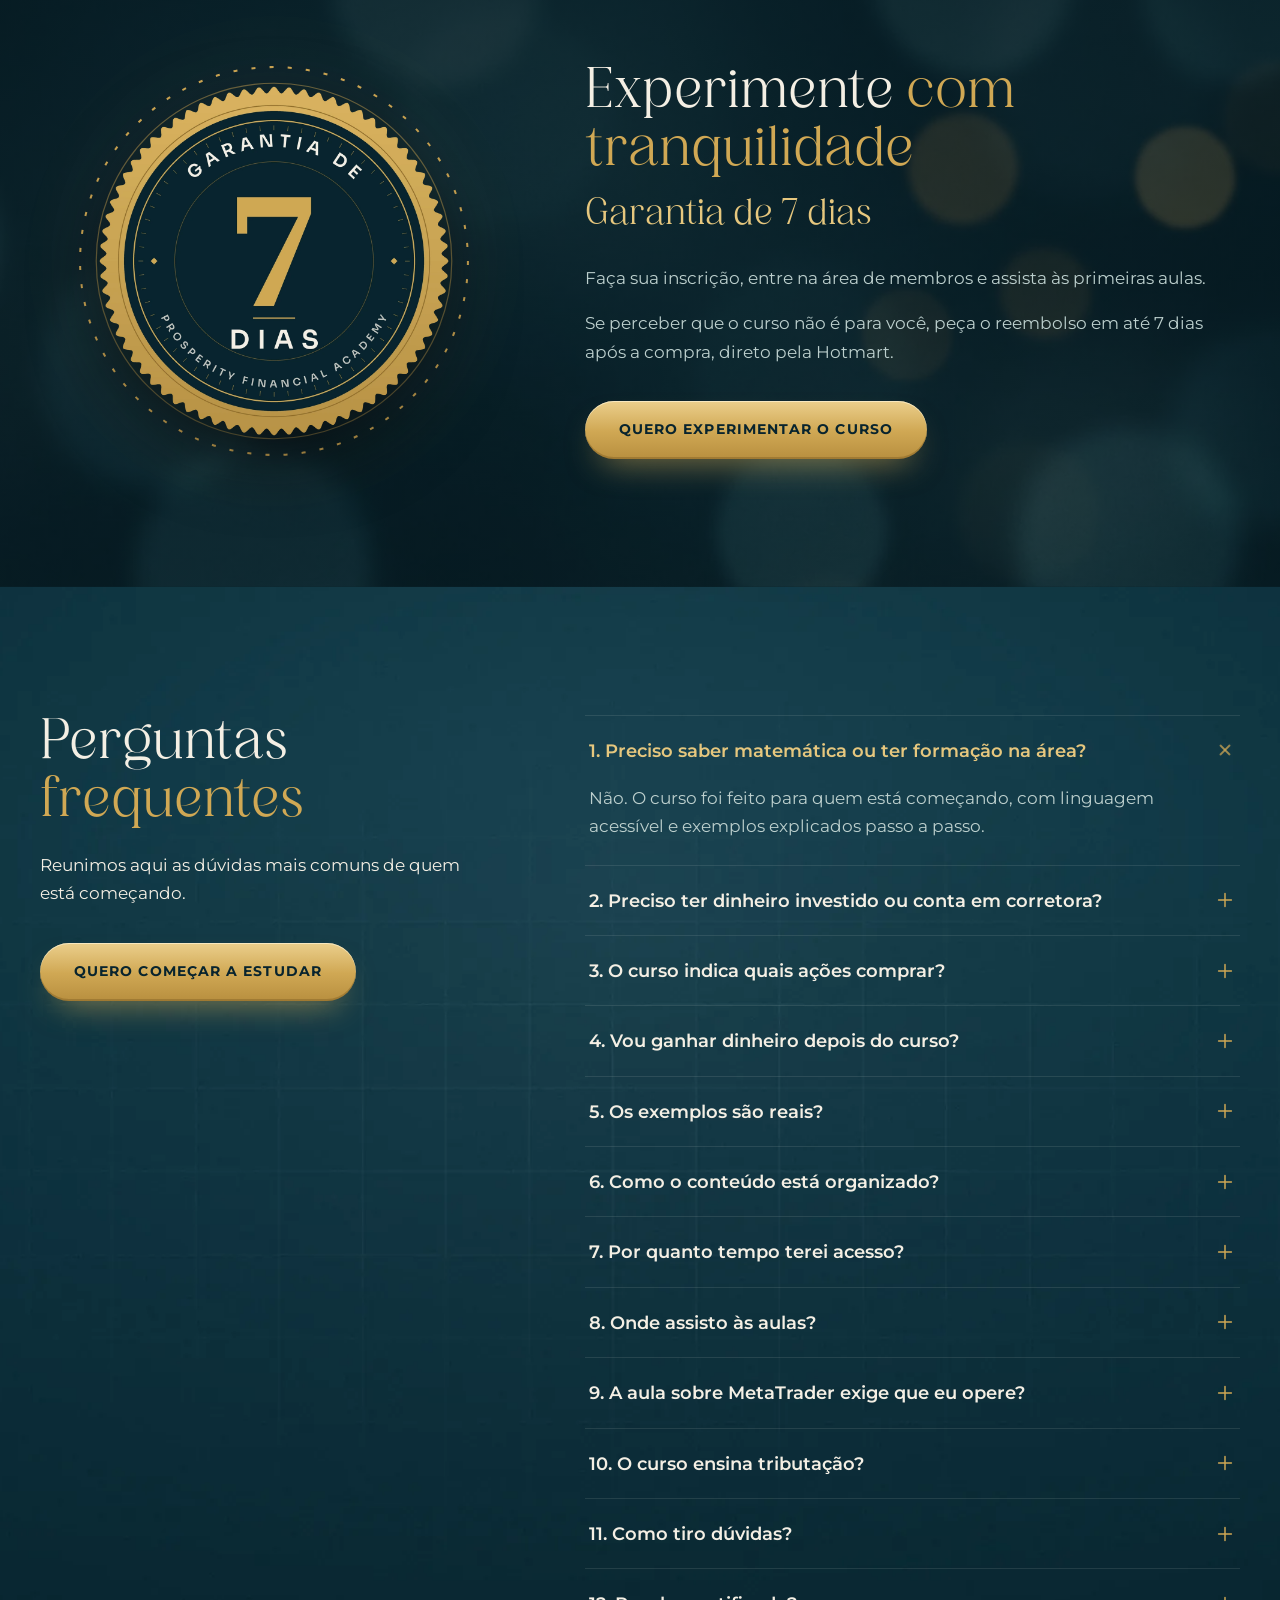
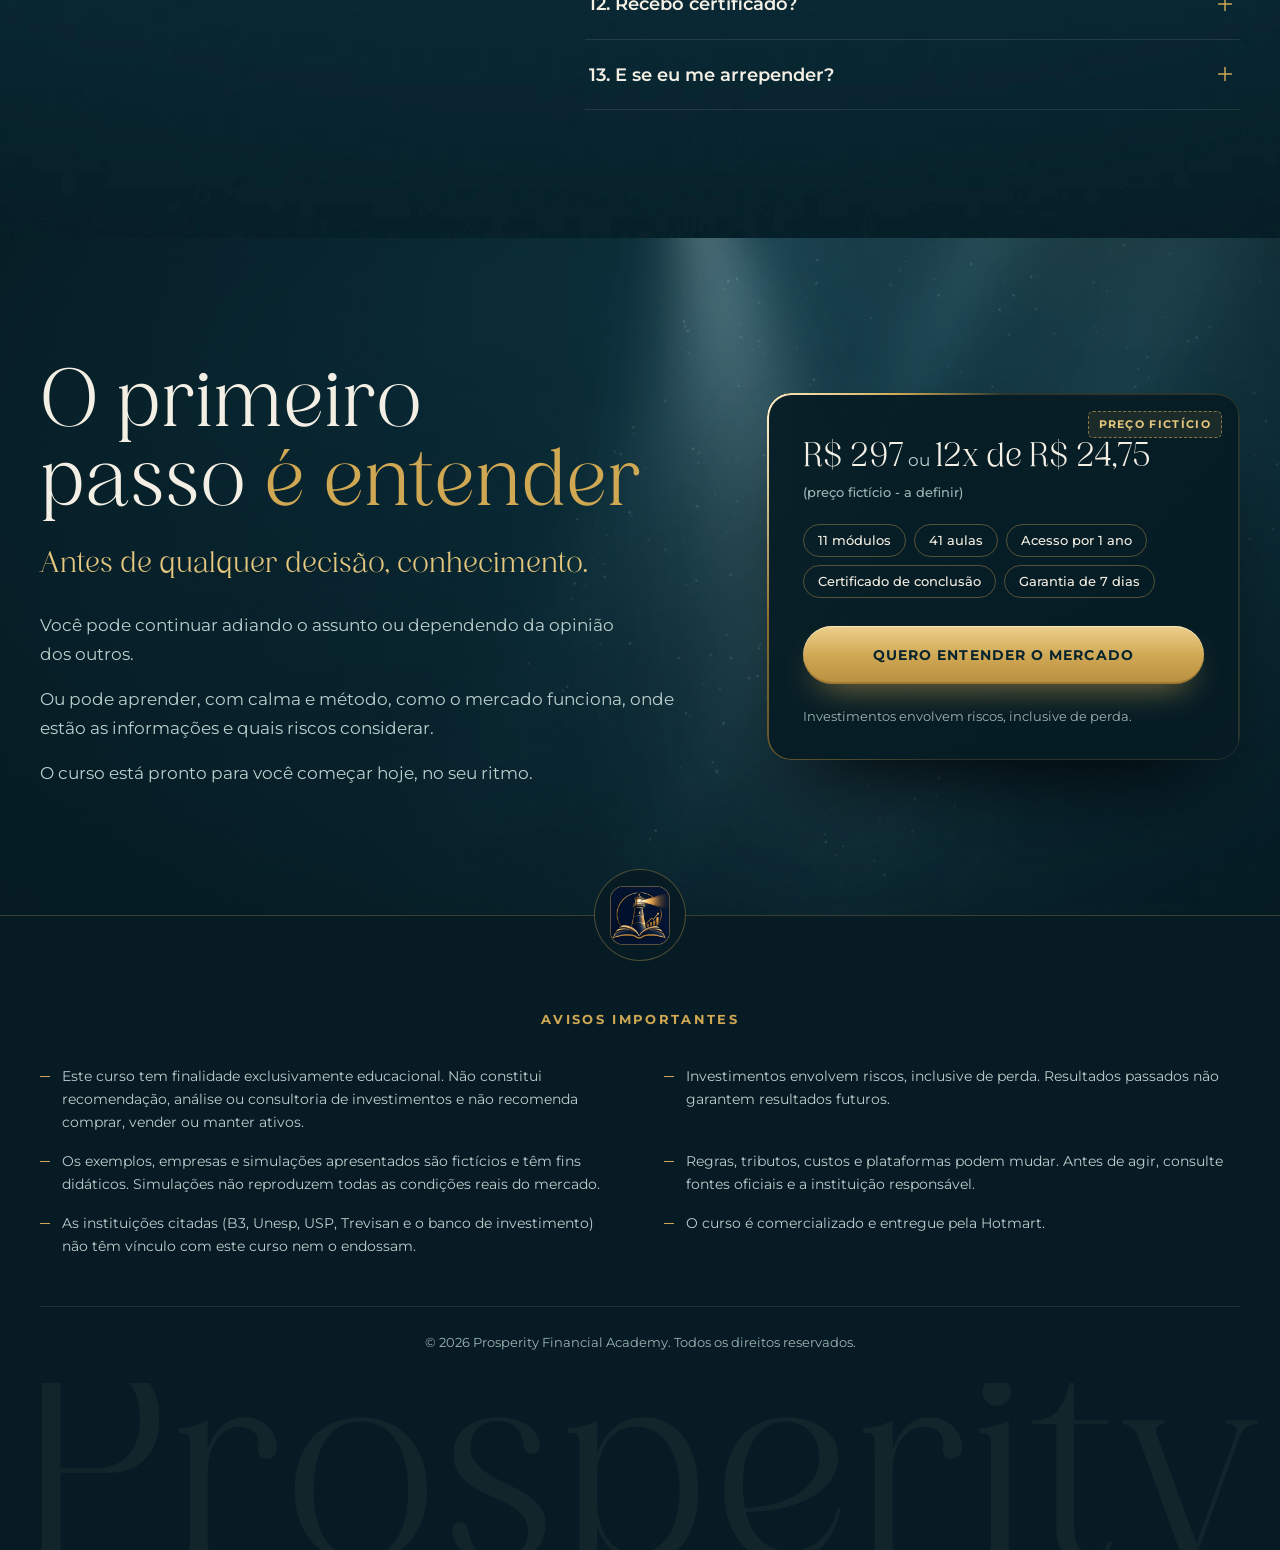
==== commit 82e3af4e: "[cc] sandro-preview: remove Candle mentions from sales page, professor subtitle to Europe Co-Authore" ====
--- a/index.html
+++ b/index.html
@@ -65,7 +65,7 @@
         { "@type": "Question", "name": "Como o conteúdo está organizado?", "acceptedAnswer": { "@type": "Answer", "text": "São 41 aulas em 11 módulos, em sequência progressiva: cada módulo prepara o próximo. Você assiste no seu ritmo." } },
         { "@type": "Question", "name": "Por quanto tempo terei acesso?", "acceptedAnswer": { "@type": "Answer", "text": "Por 1 ano. Nesse período, você pode assistir e rever as aulas quando quiser." } },
         { "@type": "Question", "name": "Onde assisto às aulas?", "acceptedAnswer": { "@type": "Answer", "text": "Na área de membros da Hotmart. Os dados de acesso chegam por e-mail após a inscrição." } },
-        { "@type": "Question", "name": "A aula sobre MetaTrader exige que eu opere?", "acceptedAnswer": { "@type": "Answer", "text": "Não. A aula bônus e as práticas de candles mostram a ferramenta em simulação, para fins de estudo." } },
+        { "@type": "Question", "name": "A aula sobre MetaTrader exige que eu opere?", "acceptedAnswer": { "@type": "Answer", "text": "Não. A aula bônus mostra a ferramenta em simulação, para fins de estudo." } },
         { "@type": "Question", "name": "O curso ensina tributação?", "acceptedAnswer": { "@type": "Answer", "text": "Há um módulo introdutório sobre tributação. Regras, tributos e custos podem mudar; antes de agir, consulte fontes oficiais e a instituição responsável." } },
         { "@type": "Question", "name": "Como tiro dúvidas?", "acceptedAnswer": { "@type": "Answer", "text": "O Módulo 0 mostra como enviar sua dúvida. Informe o módulo, a aula e o ponto da explicação. Nunca envie senhas, saldos ou documentos de conta." } },
         { "@type": "Question", "name": "Recebo certificado?", "acceptedAnswer": { "@type": "Answer", "text": "Sim. Ao concluir o curso, você recebe um certificado de conclusão. Ele comprova a conclusão deste curso livre e não substitui certificações profissionais do mercado financeiro." } },
@@ -84,7 +84,7 @@
   <symbol id="i-lingua" viewBox="0 0 24 24"><g fill="none" stroke="currentColor" stroke-width="1.5" stroke-linecap="round" stroke-linejoin="round"><path d="M4 5.5h10.5a2 2 0 0 1 2 2v5a2 2 0 0 1-2 2H9l-3.5 3v-3H4a2 2 0 0 1-2-2v-5a2 2 0 0 1 2-2z" transform="translate(1 0)"/><path d="M18.5 9.5H20a2 2 0 0 1 2 2v4a2 2 0 0 1-2 2h-1v2.5L16 17.5h-3"/><path d="M7 11h6M7 8.5h3.5"/></g></symbol>
   <symbol id="i-plataforma" viewBox="0 0 24 24"><g fill="none" stroke="currentColor" stroke-width="1.5" stroke-linecap="round" stroke-linejoin="round"><rect x="2.5" y="4" width="19" height="13" rx="1.8"/><path d="M9 20.5h6M12 17v3.5"/><path d="M6 13.5h4M6 10.5h2.5M13.5 8h4.5M13.5 10.75h4.5M13.5 13.5h4.5"/></g></symbol>
   <symbol id="i-fatia" viewBox="0 0 24 24"><g fill="none" stroke="currentColor" stroke-width="1.5" stroke-linecap="round" stroke-linejoin="round"><path d="M11 4.05A8 8 0 1 0 19.95 13H11z"/><path d="M14 2.6a7.5 7.5 0 0 1 7.4 7.4H14z"/></g></symbol>
-  <symbol id="i-candle" viewBox="0 0 24 24"><g fill="none" stroke="currentColor" stroke-width="1.5" stroke-linecap="round"><path d="M7 3.5v3M7 17.5v3M17 5.5v3M17 15.5v3"/><rect x="4.5" y="6.5" width="5" height="11" rx=".8"/><rect x="14.5" y="8.5" width="5" height="7" rx=".8" fill="currentColor" fill-opacity=".35"/></g></symbol>
+  <symbol id="i-grafico" viewBox="0 0 24 24"><g fill="none" stroke="currentColor" stroke-width="1.5" stroke-linecap="round"><path d="M7 3.5v3M7 17.5v3M17 5.5v3M17 15.5v3"/><rect x="4.5" y="6.5" width="5" height="11" rx=".8"/><rect x="14.5" y="8.5" width="5" height="7" rx=".8" fill="currentColor" fill-opacity=".35"/></g></symbol>
   <symbol id="i-escudo" viewBox="0 0 24 24"><g fill="none" stroke="currentColor" stroke-width="1.5" stroke-linecap="round" stroke-linejoin="round"><path d="M12 2.8l7.5 3v5.6c0 4.6-3.1 8.4-7.5 9.8-4.4-1.4-7.5-5.2-7.5-9.8V5.8z"/><path d="M12 8v4.5M12 15.6v.2"/></g></symbol>
   <symbol id="i-cadeado" viewBox="0 0 24 24"><g fill="none" stroke="currentColor" stroke-width="1.5" stroke-linecap="round" stroke-linejoin="round"><rect x="4.5" y="10.5" width="15" height="10" rx="2"/><path d="M8 10.5V7.5a4 4 0 0 1 8 0v3"/><path d="M12 14.5v2.5"/></g></symbol>
   <symbol id="i-calendario" viewBox="0 0 24 24"><g fill="none" stroke="currentColor" stroke-width="1.5" stroke-linecap="round" stroke-linejoin="round"><rect x="3.5" y="5" width="17" height="15.5" rx="2"/><path d="M3.5 9.5h17M8 3v4M16 3v4"/><path d="M7.5 13h2M11 13h2M14.5 13h2M7.5 16.5h2M11 16.5h2"/></g></symbol>
@@ -149,8 +149,8 @@
     <span>Prosperity Financial Academy</span><i></i><span>Prosperity Financial Academy</span><i></i><span>Prosperity Financial Academy</span><i></i><span>Prosperity Financial Academy</span><i></i>
   </div></div>
   <div class="fita fita--frente"><div class="fita__trilho">
-    <span>Ambiente de mercado</span><i></i><span>Mercado de ações</span><i></i><span>Plataforma de negociação</span><i></i><span>Análise técnica</span><i></i><span>Tributação</span><i></i><span>Candle</span><i></i><span>Ambiente de mercado</span><i></i><span>Mercado de ações</span><i></i><span>Plataforma de negociação</span><i></i><span>Análise técnica</span><i></i><span>Tributação</span><i></i><span>Candle</span><i></i>
-    <span>Ambiente de mercado</span><i></i><span>Mercado de ações</span><i></i><span>Plataforma de negociação</span><i></i><span>Análise técnica</span><i></i><span>Tributação</span><i></i><span>Candle</span><i></i><span>Ambiente de mercado</span><i></i><span>Mercado de ações</span><i></i><span>Plataforma de negociação</span><i></i><span>Análise técnica</span><i></i><span>Tributação</span><i></i><span>Candle</span><i></i>
+    <span>Ambiente de mercado</span><i></i><span>Mercado de ações</span><i></i><span>Plataforma de negociação</span><i></i><span>Análise técnica</span><i></i><span>Tributação</span><i></i><span>Simulação no MT5</span><i></i><span>Ambiente de mercado</span><i></i><span>Mercado de ações</span><i></i><span>Plataforma de negociação</span><i></i><span>Análise técnica</span><i></i><span>Tributação</span><i></i><span>Simulação no MT5</span><i></i>
+    <span>Ambiente de mercado</span><i></i><span>Mercado de ações</span><i></i><span>Plataforma de negociação</span><i></i><span>Análise técnica</span><i></i><span>Tributação</span><i></i><span>Simulação no MT5</span><i></i><span>Ambiente de mercado</span><i></i><span>Mercado de ações</span><i></i><span>Plataforma de negociação</span><i></i><span>Análise técnica</span><i></i><span>Tributação</span><i></i><span>Simulação no MT5</span><i></i>
   </div></div>
 </div>
 
@@ -234,7 +234,7 @@
       <li class="card card--b rv"><span class="card__aba" aria-hidden="true"></span><span class="ico ico--disco"><svg><use href="#i-lingua"/></svg></span><h3>Falar a língua do mercado</h3><p>renda fixa e variável, tipos de ações, lotes, índices, ETFs e valor de mercado.</p></li>
       <li class="card card--c rv"><span class="card__aba" aria-hidden="true"></span><span class="ico ico--disco"><svg><use href="#i-fatia"/></svg></span><h3>Entender os dividendos</h3><p>o que são e quanto o dividendo representa no preço da ação.</p></li>
       <li class="card card--d rv"><span class="card__aba" aria-hidden="true"></span><span class="ico ico--disco"><svg><use href="#i-plataforma"/></svg></span><h3>Usar a plataforma</h3><p>as funções básicas de um home broker, o envio de ordens e o book de ofertas, em simulação.</p></li>
-      <li class="card card--e rv"><span class="card__aba" aria-hidden="true"></span><span class="ico ico--disco"><svg><use href="#i-candle"/></svg></span><h3>Interpretar gráficos e indicadores</h3><p>tendências, suporte e resistência, médias móveis, IFR, volume e candles.</p></li>
+      <li class="card card--e rv"><span class="card__aba" aria-hidden="true"></span><span class="ico ico--disco"><svg><use href="#i-grafico"/></svg></span><h3>Interpretar gráficos e indicadores</h3><p>tendências, suporte e resistência, médias móveis, IFR e volume.</p></li>
       <li class="card card--f rv"><span class="card__aba" aria-hidden="true"></span><span class="ico ico--disco"><svg><use href="#i-escudo"/></svg></span><h3>Compreender ordens e riscos</h3><p>de onde vem o risco, como funciona uma ordem de stop e como seus objetivos se relacionam com o seu perfil de investidor.</p></li>
     </ul>
     <div class="fecho rv">
@@ -287,7 +287,7 @@
   <div class="wrap professor__grade">
     <div class="professor__texto">
       <h2 id="h-professor" class="professor__nome rv"><span class="professor__quem">Quem vai te ensinar:</span> <span class="professor__n1">Sandro</span> <span class="professor__n2">Gonçalves</span></h2>
-      <p class="sub rv">Professor de finanças com experiência na B3 e em banco de investimento internacional.</p>
+      <p class="sub rv">Professor de finanças com experiência na B3 e em banco de investimento na Europa.</p>
       <div class="corrido">
         <p class="rv">Sandro Gonçalves é formado em Economia pela Unesp, tem mestrado em Matemática, Estatística e Computação pela USP e MBA pela Trevisan.</p>
         <p class="rv">Tem experiência profissional na B3 como analista de modelos e, no exterior, em banco de investimento na Europa, atuando como analista sênior de econometria, além de histórico como professor de finanças, inclusive em turmas de MBA.</p>
@@ -430,7 +430,7 @@
       <details class="rv"><summary><span>6. Como o conteúdo está organizado?</span><svg aria-hidden="true"><use href="#i-mais"/></svg></summary><p>São 41 aulas em 11 módulos, em sequência progressiva: cada módulo prepara o próximo. Você assiste no seu ritmo.</p></details>
       <details class="rv"><summary><span>7. Por quanto tempo terei acesso?</span><svg aria-hidden="true"><use href="#i-mais"/></svg></summary><p>Por 1 ano. Nesse período, você pode assistir e rever as aulas quando quiser.</p></details>
       <details class="rv"><summary><span>8. Onde assisto às aulas?</span><svg aria-hidden="true"><use href="#i-mais"/></svg></summary><p>Na área de membros da Hotmart. Os dados de acesso chegam por e‑mail após a inscrição.</p></details>
-      <details class="rv"><summary><span>9. A aula sobre MetaTrader exige que eu opere?</span><svg aria-hidden="true"><use href="#i-mais"/></svg></summary><p>Não. A aula bônus e as práticas de candles mostram a ferramenta em simulação, para fins de estudo.</p></details>
+      <details class="rv"><summary><span>9. A aula sobre MetaTrader exige que eu opere?</span><svg aria-hidden="true"><use href="#i-mais"/></svg></summary><p>Não. A aula bônus mostra a ferramenta em simulação, para fins de estudo.</p></details>
       <details class="rv"><summary><span>10. O curso ensina tributação?</span><svg aria-hidden="true"><use href="#i-mais"/></svg></summary><p>Há um módulo introdutório sobre tributação. Regras, tributos e custos podem mudar; antes de agir, consulte fontes oficiais e a instituição responsável.</p></details>
       <details class="rv"><summary><span>11. Como tiro dúvidas?</span><svg aria-hidden="true"><use href="#i-mais"/></svg></summary><p>O Módulo 0 mostra como enviar sua dúvida. Informe o módulo, a aula e o ponto da explicação. Nunca envie senhas, saldos ou documentos de conta.</p></details>
       <details class="rv"><summary><span>12. Recebo certificado?</span><svg aria-hidden="true"><use href="#i-mais"/></svg></summary><p>Sim. Ao concluir o curso, você recebe um certificado de conclusão. Ele comprova a conclusão deste curso livre e não substitui certificações profissionais do mercado financeiro.</p></details>
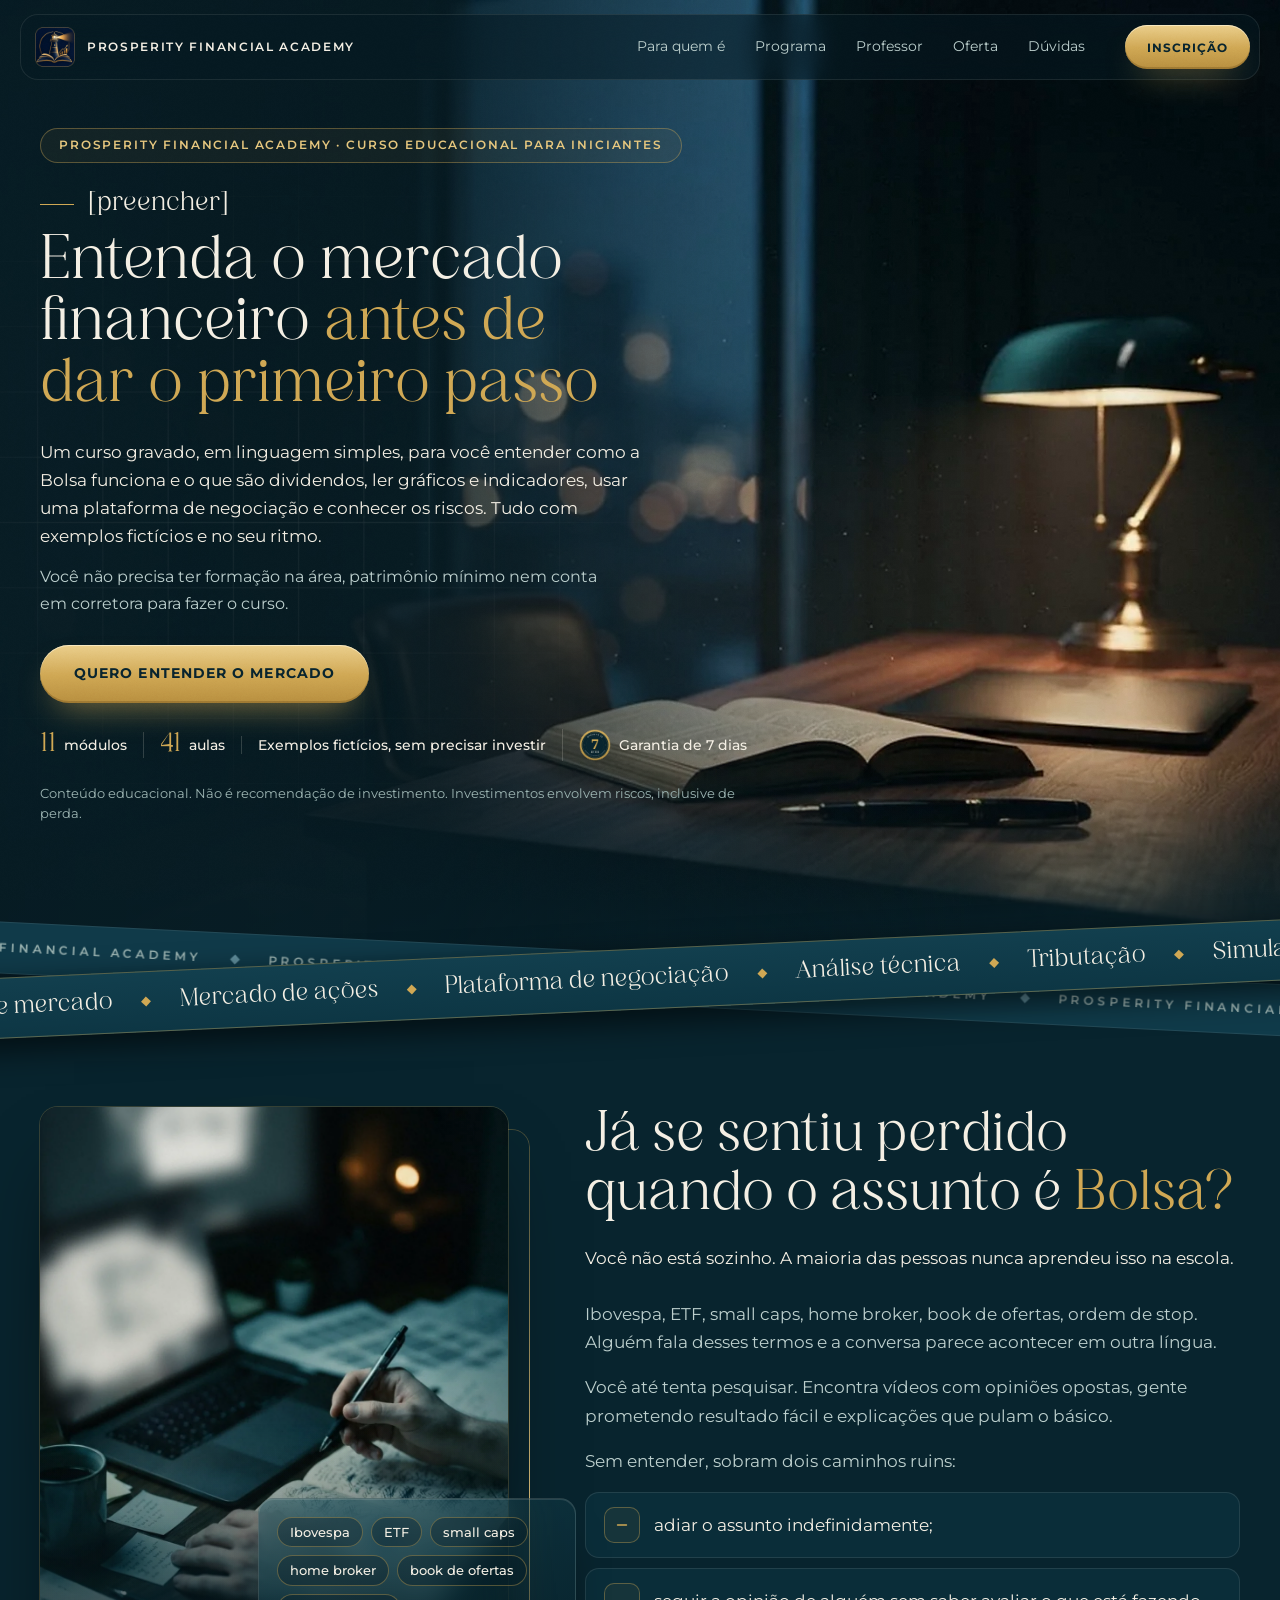
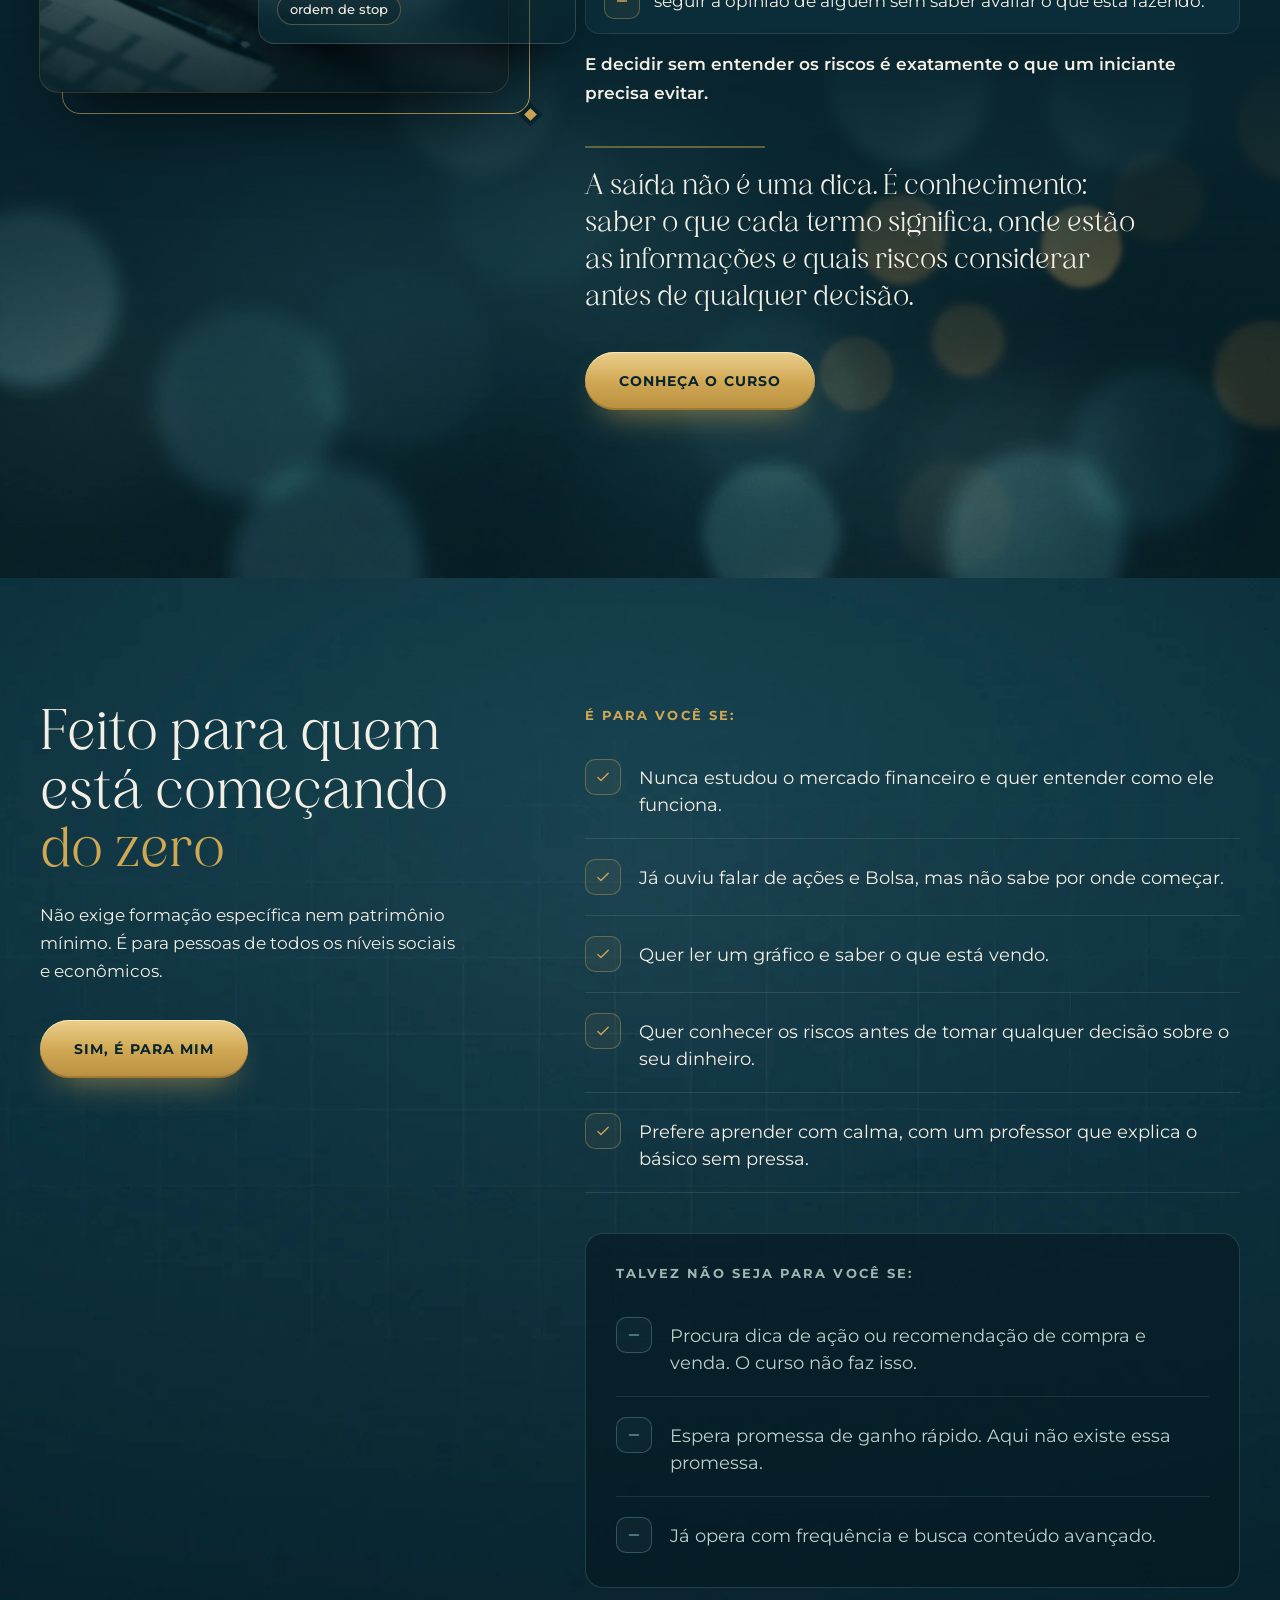
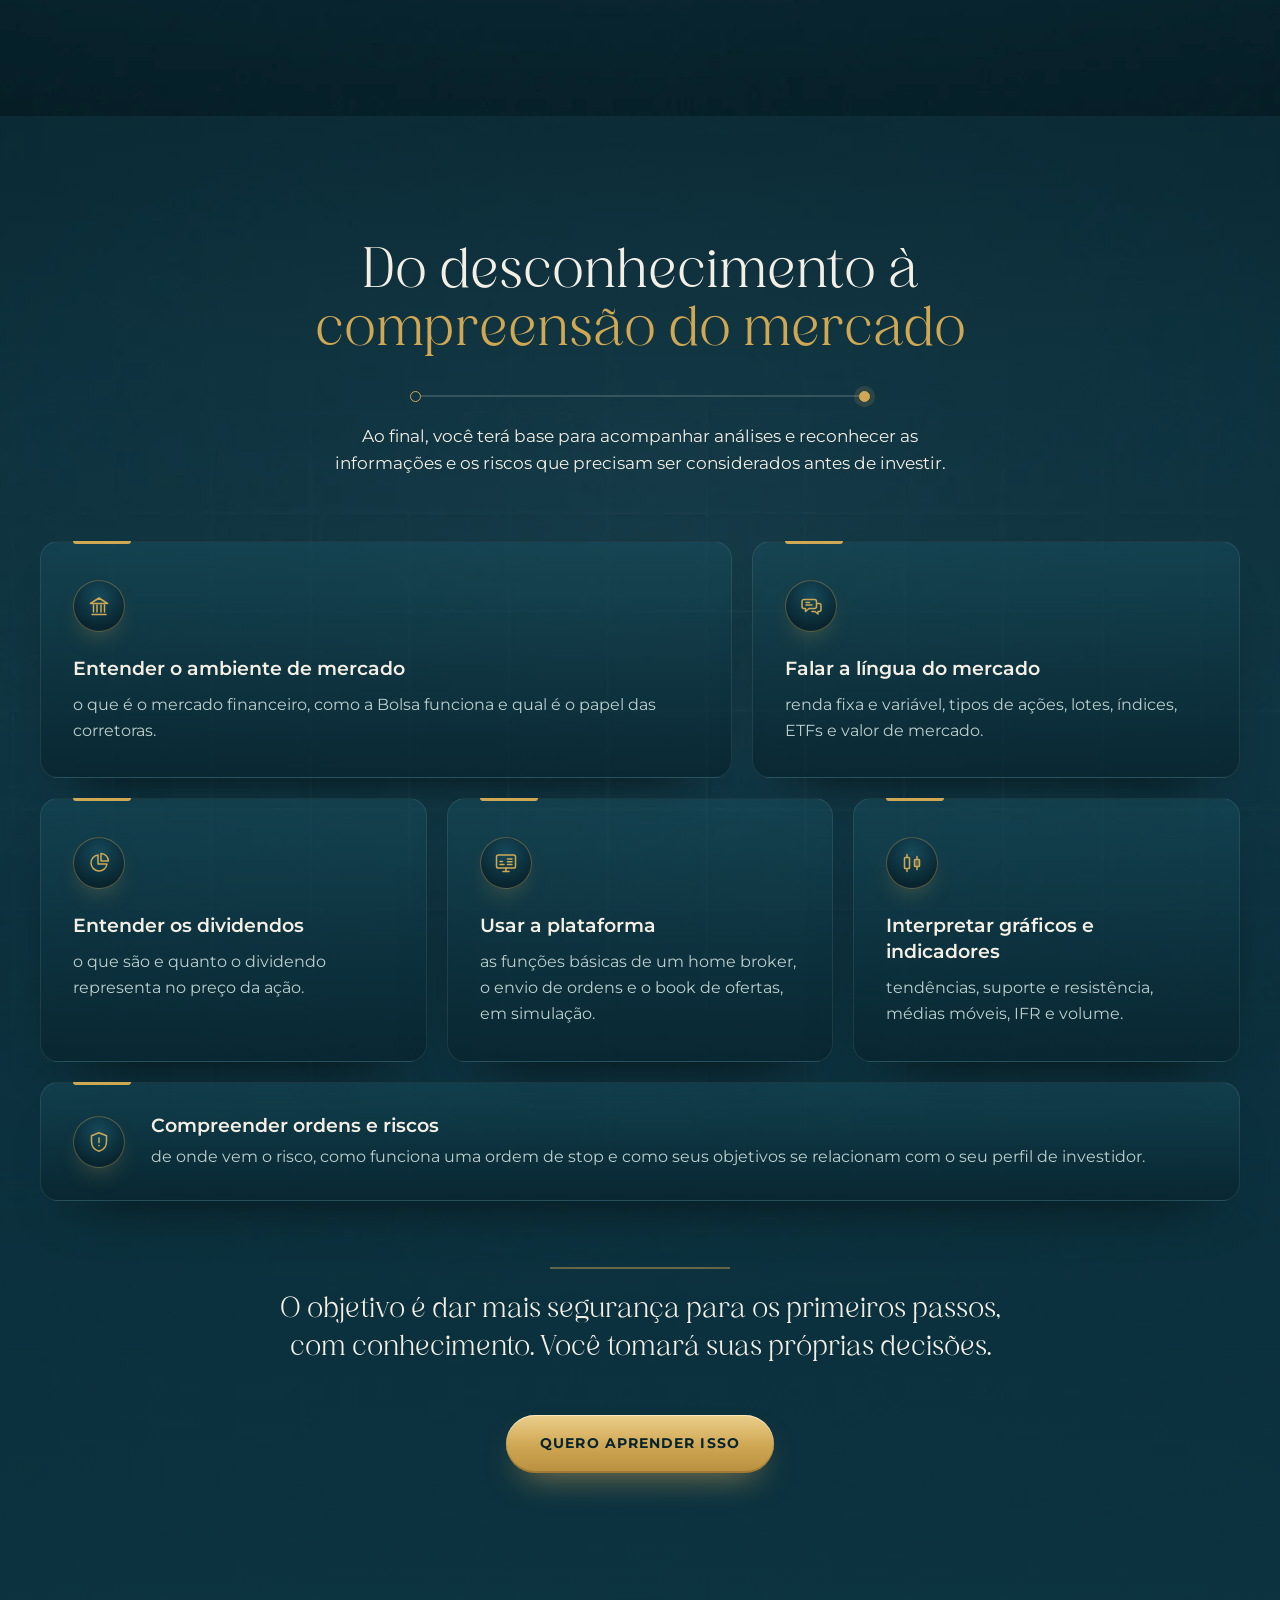
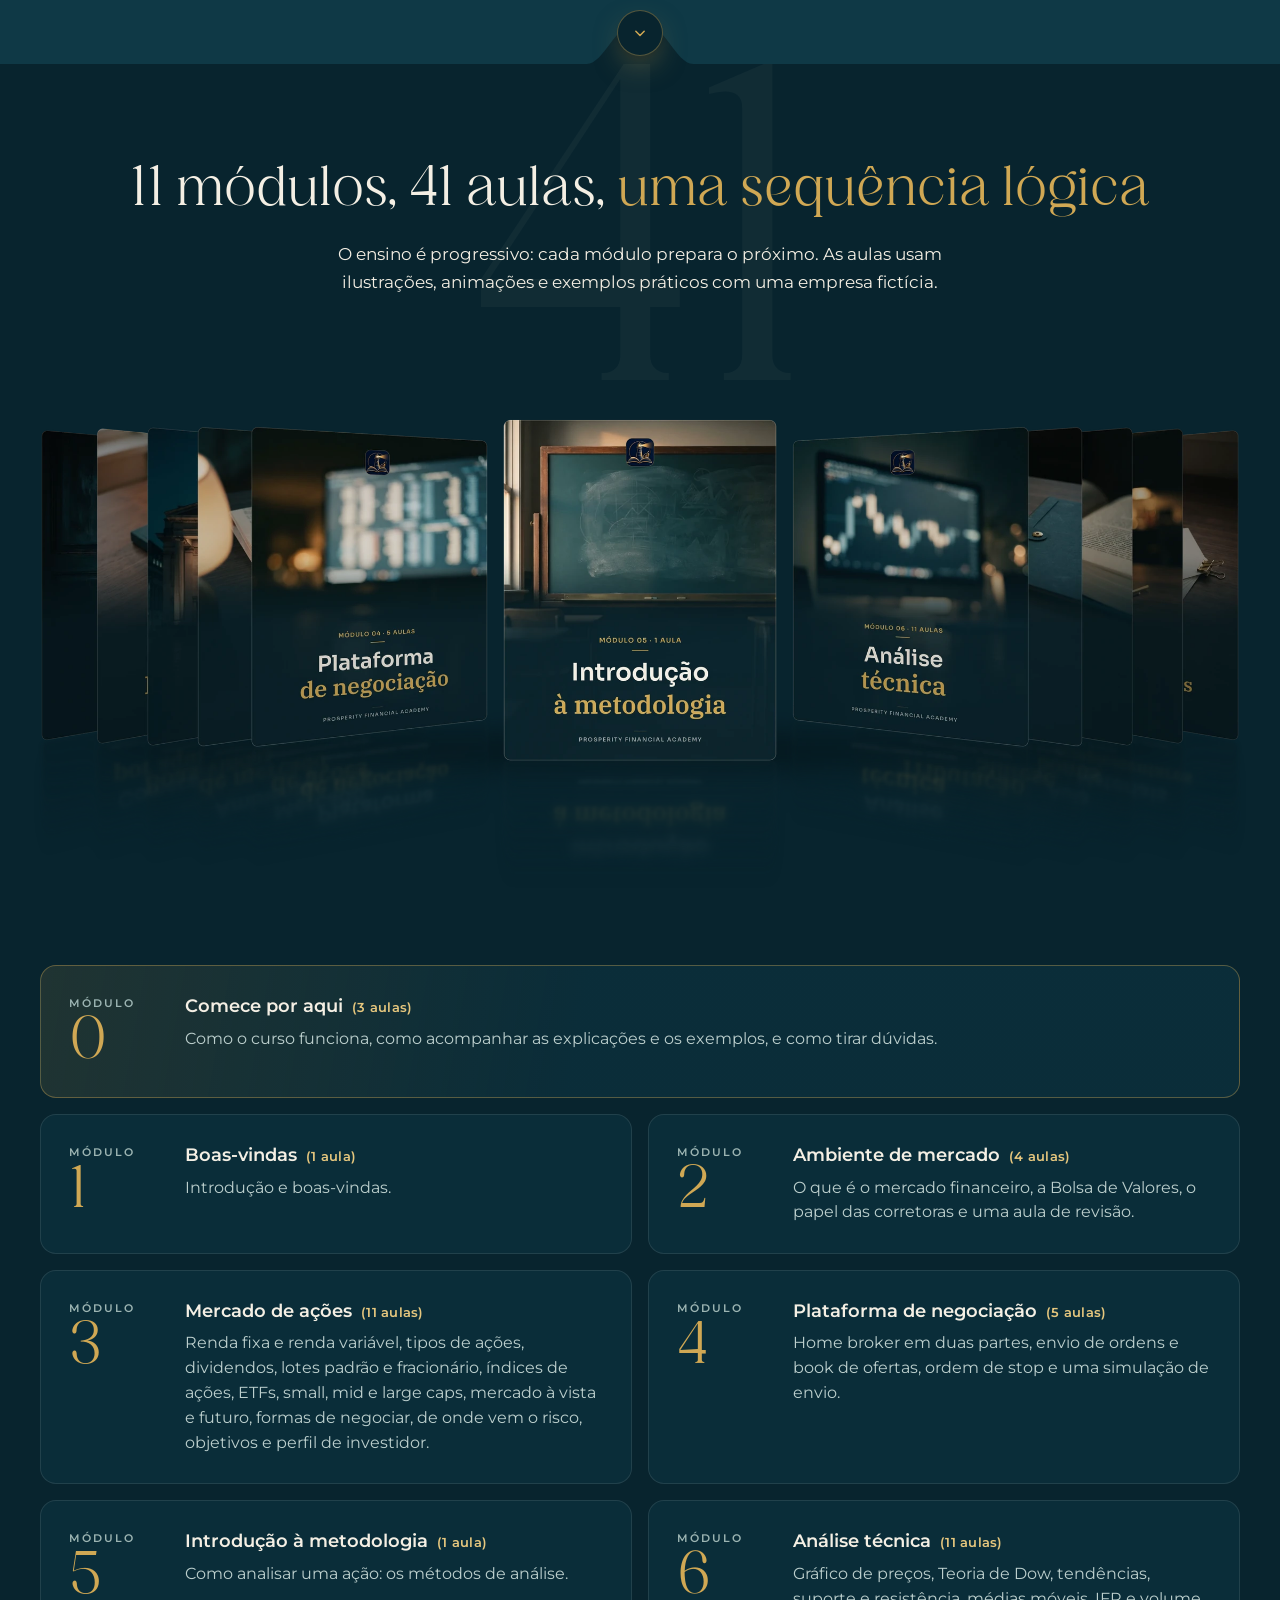
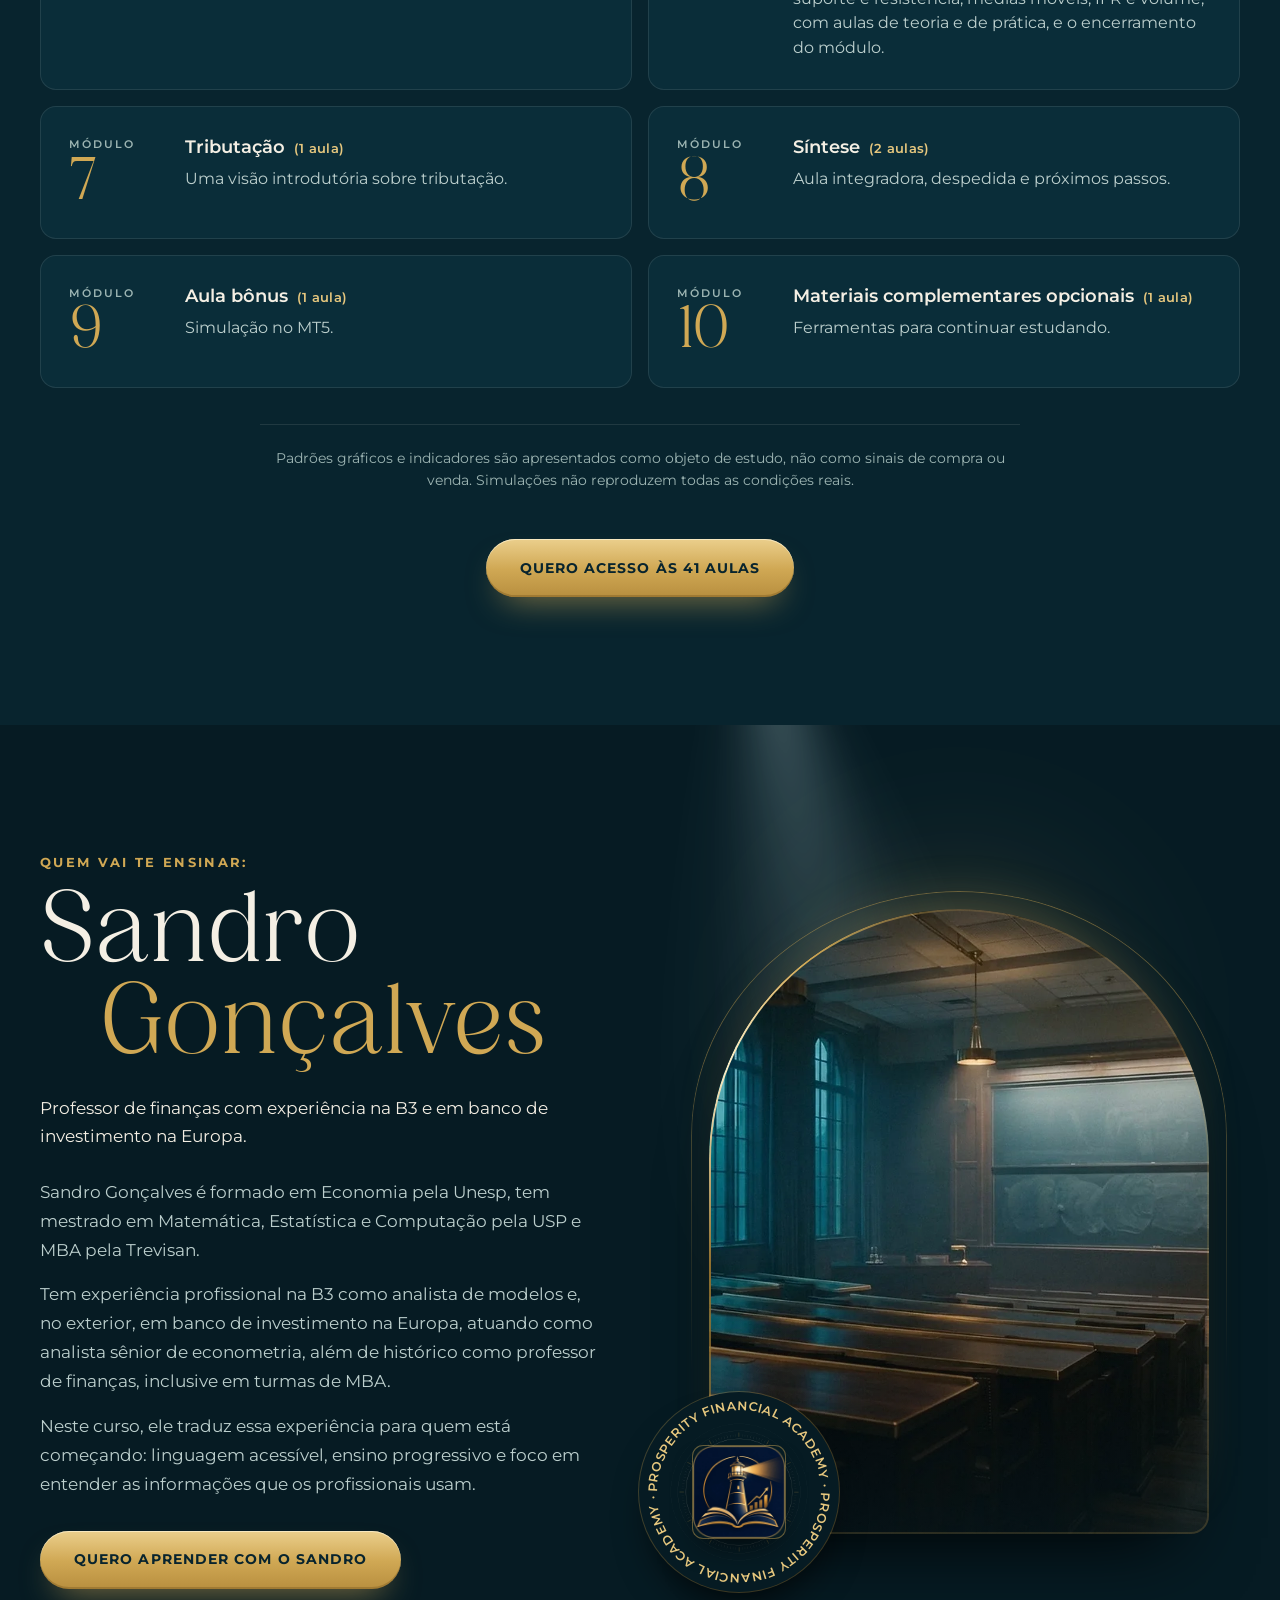
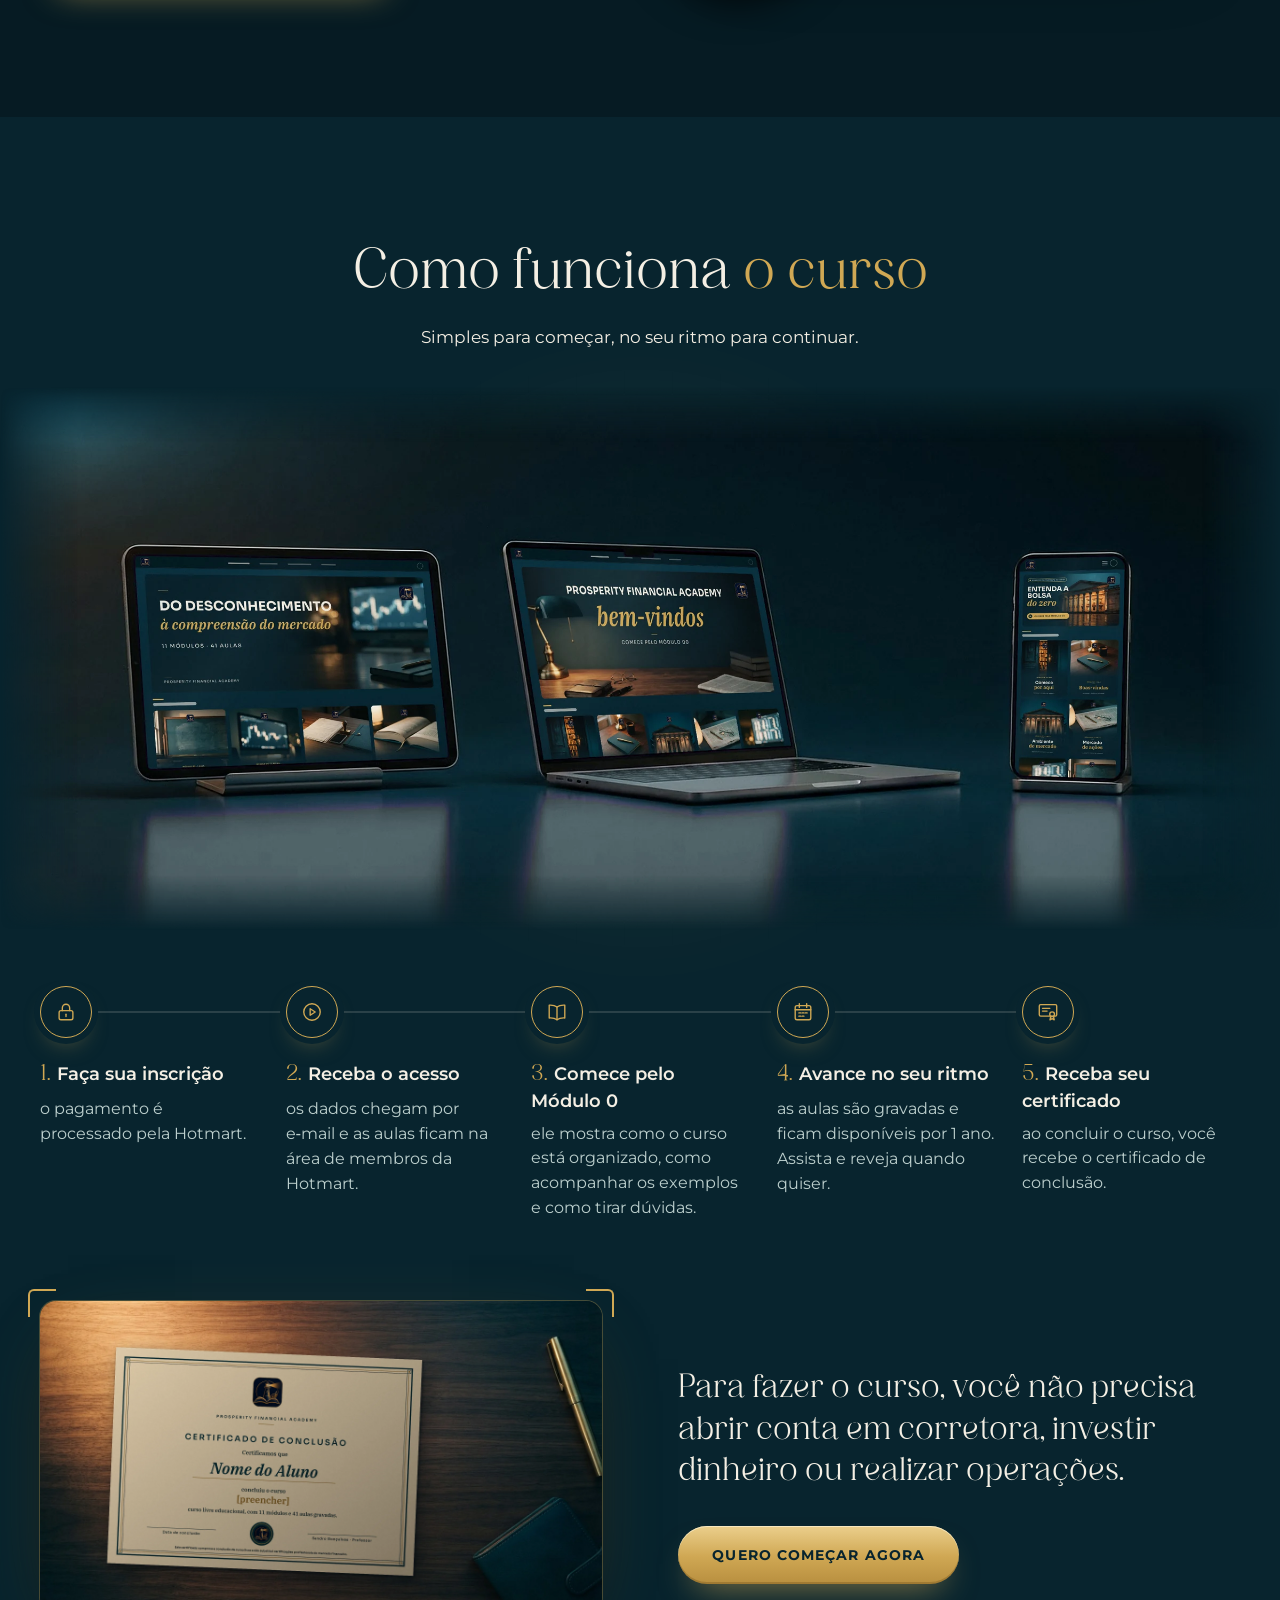
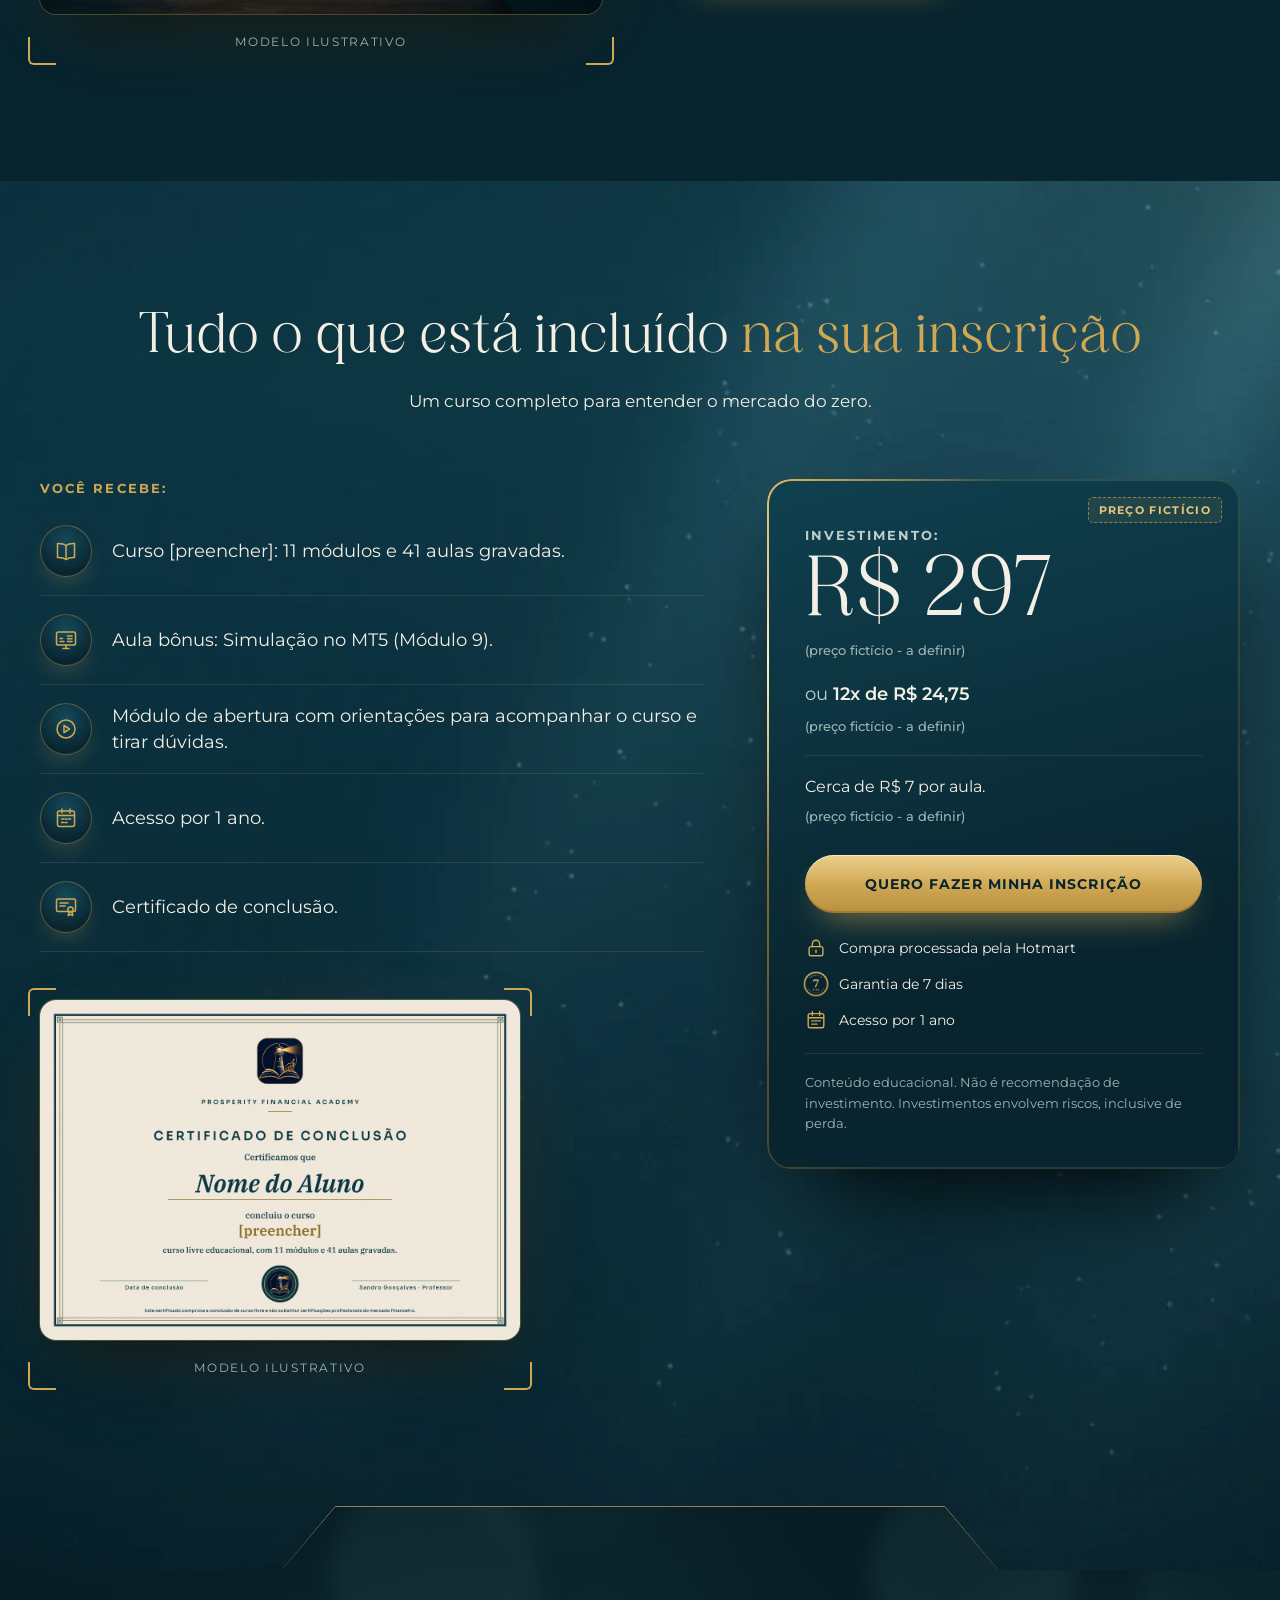
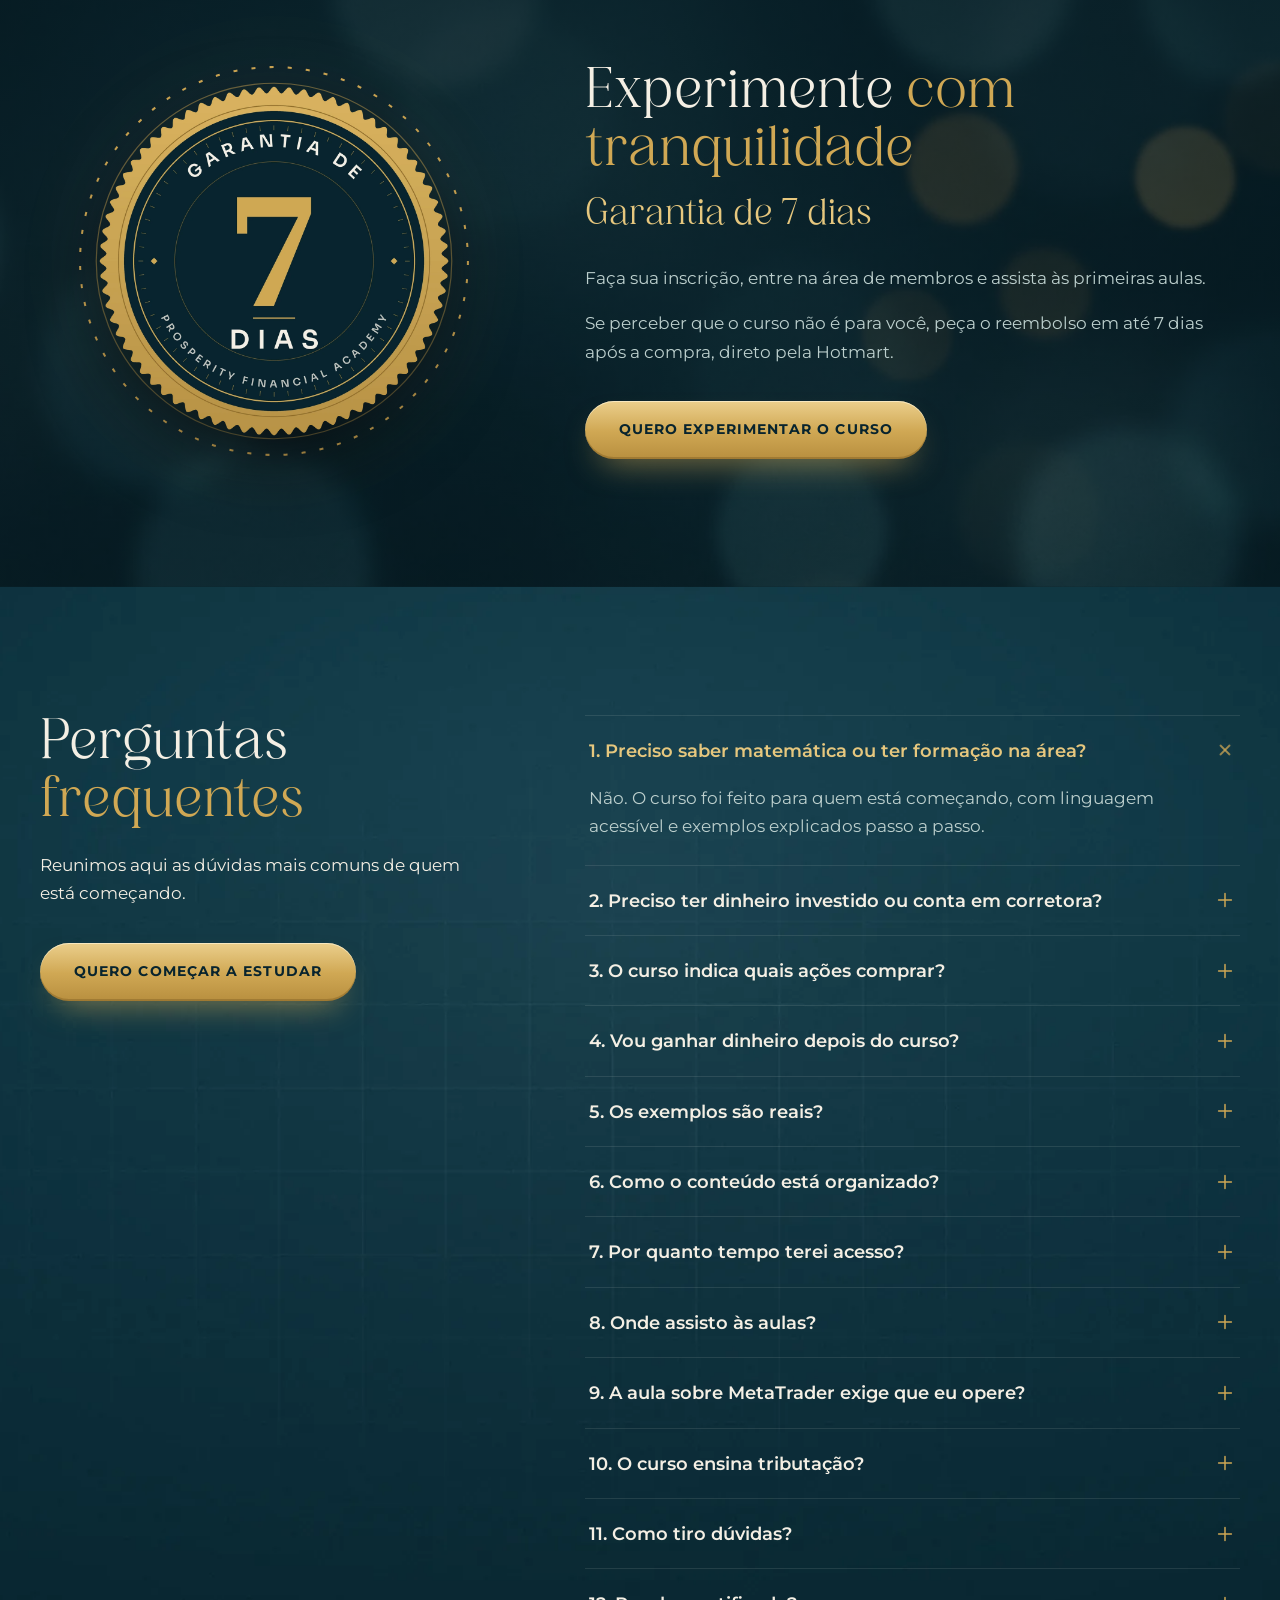
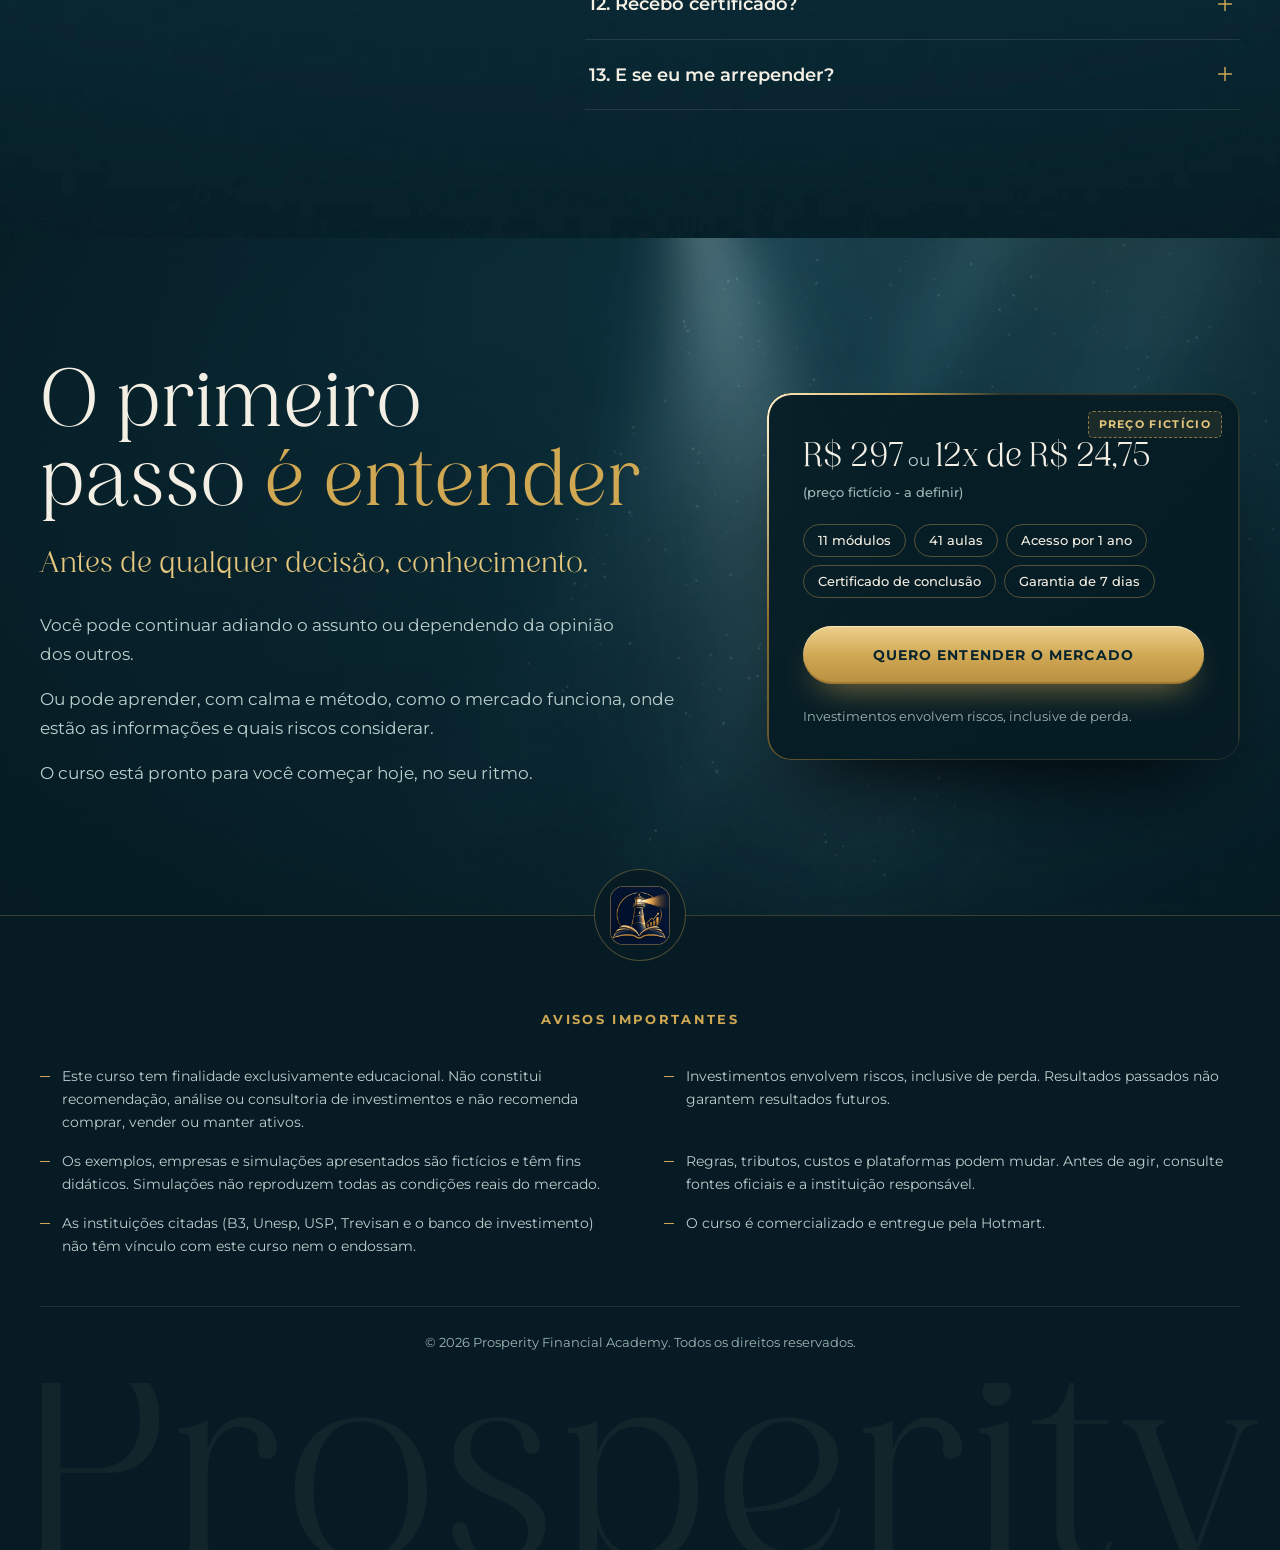
==== commit 667c2d0f: "[cc] sandro-preview: recomposed covers, devices and certificate images for 11 modules, cache-bust v=" ====
--- a/index.html
+++ b/index.html
@@ -1,489 +1,489 @@
-<!doctype html>
-<html lang="pt-BR">
-<head>
-<meta charset="utf-8">
-<meta name="viewport" content="width=device-width, initial-scale=1">
-<title>Curso de investimentos para iniciantes | Prosperity</title>
-<meta name="description" content="Curso educacional para iniciantes: entenda o mercado financeiro e os dividendos, leia gráficos e indicadores e conheça os riscos antes de investir.">
-<meta name="robots" content="noindex, nofollow">
-<link rel="canonical" href="https://contatoeltonmiranda-code.github.io/sandro-preview/">
-<meta name="theme-color" content="#08242E">
-<meta property="og:type" content="website">
-<meta property="og:locale" content="pt_BR">
-<meta property="og:site_name" content="Prosperity Financial Academy">
-<meta property="og:title" content="Curso de investimentos para iniciantes | Prosperity">
-<meta property="og:description" content="Curso educacional para iniciantes: entenda o mercado financeiro e os dividendos, leia gráficos e indicadores e conheça os riscos antes de investir.">
-<meta property="og:url" content="https://contatoeltonmiranda-code.github.io/sandro-preview/">
-<meta property="og:image" content="https://contatoeltonmiranda-code.github.io/sandro-preview/assets/img/og-curso-de-investimentos-para-iniciantes.jpg?v=20261125">
-<meta property="og:image:width" content="1200">
-<meta property="og:image:height" content="630">
-<meta property="og:image:alt" content="Curso de investimentos para iniciantes da Prosperity Financial Academy: mesa de estudo à noite com abajur de latão e livro aberto">
-<meta name="twitter:card" content="summary_large_image">
-<meta name="twitter:title" content="Curso de investimentos para iniciantes | Prosperity">
-<meta name="twitter:description" content="Curso educacional para iniciantes: entenda o mercado financeiro e os dividendos, leia gráficos e indicadores e conheça os riscos antes de investir.">
-<meta name="twitter:image" content="https://contatoeltonmiranda-code.github.io/sandro-preview/assets/img/og-curso-de-investimentos-para-iniciantes.jpg?v=20261125">
-<link rel="icon" href="assets/img/favicon-32.png?v=20261125" sizes="32x32" type="image/png">
-<link rel="apple-touch-icon" href="assets/img/apple-touch-icon.png?v=20261125">
-<link rel="preload" as="image" href="assets/img/hero-desktop-21x9.webp?v=20261125" media="(min-width: 768px)" fetchpriority="high">
-<link rel="preload" as="image" href="assets/img/hero-mobile-4x5.webp?v=20261125" media="(max-width: 767px)" fetchpriority="high">
-<script>if(location.protocol!=="file:"){["bevenida-regular-sem-a-maiusculo","montserrat-latin-var"].forEach(function(f){var l=document.createElement("link");l.rel="preload";l.as="font";l.type="font/woff2";l.crossOrigin="anonymous";l.href="assets/fonts/"+f+".woff2";document.head.appendChild(l);});}</script>
-<link rel="stylesheet" href="assets/style.css?v=20261127">
-<script type="application/ld+json">
-{
-  "@context": "https://schema.org",
-  "@graph": [
-    {
-      "@type": "Organization",
-      "@id": "https://contatoeltonmiranda-code.github.io/sandro-preview/#org",
-      "name": "Prosperity Financial Academy",
-      "url": "https://contatoeltonmiranda-code.github.io/sandro-preview/",
-      "logo": "https://contatoeltonmiranda-code.github.io/sandro-preview/assets/img/apple-touch-icon.png"
-    },
-    {
-      "@type": "Course",
-      "name": "Curso de investimentos para iniciantes",
-      "description": "Curso de investimentos para iniciantes, gravado e educacional: entender como a Bolsa funciona e o que são dividendos, ler gráficos e indicadores, usar uma plataforma de negociação e conhecer os riscos, com exemplos fictícios.",
-      "inLanguage": "pt-BR",
-      "educationalLevel": "Iniciante",
-      "image": "https://contatoeltonmiranda-code.github.io/sandro-preview/assets/img/mockup-dispositivos-area-membros.webp",
-      "provider": { "@id": "https://contatoeltonmiranda-code.github.io/sandro-preview/#org" },
-      "instructor": { "@type": "Person", "name": "Sandro Gonçalves" },
-      "hasCourseInstance": {
-        "@type": "CourseInstance",
-        "courseMode": "online",
-        "courseWorkload": "41 aulas gravadas em 11 módulos"
-      }
-    },
-    {
-      "@type": "FAQPage",
-      "mainEntity": [
-        { "@type": "Question", "name": "Preciso saber matemática ou ter formação na área?", "acceptedAnswer": { "@type": "Answer", "text": "Não. O curso foi feito para quem está começando, com linguagem acessível e exemplos explicados passo a passo." } },
-        { "@type": "Question", "name": "Preciso ter dinheiro investido ou conta em corretora?", "acceptedAnswer": { "@type": "Answer", "text": "Não. Para fazer o curso, você não precisa abrir conta em corretora, investir dinheiro nem realizar operações." } },
-        { "@type": "Question", "name": "O curso indica quais ações comprar?", "acceptedAnswer": { "@type": "Answer", "text": "Não. O curso tem finalidade educacional e não recomenda comprar, vender ou manter ativos. Você aprende a entender as informações; qualquer decisão é sua." } },
-        { "@type": "Question", "name": "Vou ganhar dinheiro depois do curso?", "acceptedAnswer": { "@type": "Answer", "text": "O curso não promete ganhos. O objetivo é que você entenda o funcionamento básico do mercado, as informações e os riscos antes de investir. Investimentos envolvem riscos, inclusive de perda." } },
-        { "@type": "Question", "name": "Os exemplos são reais?", "acceptedAnswer": { "@type": "Answer", "text": "Não. O curso usa uma empresa fictícia e simulações, identificadas como tais. Simulações não reproduzem todas as condições reais do mercado." } },
-        { "@type": "Question", "name": "Como o conteúdo está organizado?", "acceptedAnswer": { "@type": "Answer", "text": "São 41 aulas em 11 módulos, em sequência progressiva: cada módulo prepara o próximo. Você assiste no seu ritmo." } },
-        { "@type": "Question", "name": "Por quanto tempo terei acesso?", "acceptedAnswer": { "@type": "Answer", "text": "Por 1 ano. Nesse período, você pode assistir e rever as aulas quando quiser." } },
-        { "@type": "Question", "name": "Onde assisto às aulas?", "acceptedAnswer": { "@type": "Answer", "text": "Na área de membros da Hotmart. Os dados de acesso chegam por e-mail após a inscrição." } },
-        { "@type": "Question", "name": "A aula sobre MetaTrader exige que eu opere?", "acceptedAnswer": { "@type": "Answer", "text": "Não. A aula bônus mostra a ferramenta em simulação, para fins de estudo." } },
-        { "@type": "Question", "name": "O curso ensina tributação?", "acceptedAnswer": { "@type": "Answer", "text": "Há um módulo introdutório sobre tributação. Regras, tributos e custos podem mudar; antes de agir, consulte fontes oficiais e a instituição responsável." } },
-        { "@type": "Question", "name": "Como tiro dúvidas?", "acceptedAnswer": { "@type": "Answer", "text": "O Módulo 0 mostra como enviar sua dúvida. Informe o módulo, a aula e o ponto da explicação. Nunca envie senhas, saldos ou documentos de conta." } },
-        { "@type": "Question", "name": "Recebo certificado?", "acceptedAnswer": { "@type": "Answer", "text": "Sim. Ao concluir o curso, você recebe um certificado de conclusão. Ele comprova a conclusão deste curso livre e não substitui certificações profissionais do mercado financeiro." } },
-        { "@type": "Question", "name": "E se eu me arrepender?", "acceptedAnswer": { "@type": "Answer", "text": "Você tem garantia de 7 dias. Se o curso não for para você, peça o reembolso em até 7 dias após a compra, direto pela Hotmart." } }
-      ]
-    }
-  ]
-}
-</script>
-</head>
-<body>
-<svg class="sprite" aria-hidden="true" focusable="false">
-  <symbol id="i-check" viewBox="0 0 24 24"><path d="M5 12.5l4.2 4.2L19 7" fill="none" stroke="currentColor" stroke-width="1.8" stroke-linecap="round" stroke-linejoin="round"/></symbol>
-  <symbol id="i-menos" viewBox="0 0 24 24"><path d="M6 12h12" fill="none" stroke="currentColor" stroke-width="1.8" stroke-linecap="round"/></symbol>
-  <symbol id="i-mercado" viewBox="0 0 24 24"><g fill="none" stroke="currentColor" stroke-width="1.5" stroke-linecap="round" stroke-linejoin="round"><path d="M3.5 9.5L12 4l8.5 5.5"/><path d="M5 20.5h14"/><path d="M6.5 11v7M10 11v7M14 11v7M17.5 11v7"/><path d="M4.5 9.5h15"/></g></symbol>
-  <symbol id="i-lingua" viewBox="0 0 24 24"><g fill="none" stroke="currentColor" stroke-width="1.5" stroke-linecap="round" stroke-linejoin="round"><path d="M4 5.5h10.5a2 2 0 0 1 2 2v5a2 2 0 0 1-2 2H9l-3.5 3v-3H4a2 2 0 0 1-2-2v-5a2 2 0 0 1 2-2z" transform="translate(1 0)"/><path d="M18.5 9.5H20a2 2 0 0 1 2 2v4a2 2 0 0 1-2 2h-1v2.5L16 17.5h-3"/><path d="M7 11h6M7 8.5h3.5"/></g></symbol>
-  <symbol id="i-plataforma" viewBox="0 0 24 24"><g fill="none" stroke="currentColor" stroke-width="1.5" stroke-linecap="round" stroke-linejoin="round"><rect x="2.5" y="4" width="19" height="13" rx="1.8"/><path d="M9 20.5h6M12 17v3.5"/><path d="M6 13.5h4M6 10.5h2.5M13.5 8h4.5M13.5 10.75h4.5M13.5 13.5h4.5"/></g></symbol>
-  <symbol id="i-fatia" viewBox="0 0 24 24"><g fill="none" stroke="currentColor" stroke-width="1.5" stroke-linecap="round" stroke-linejoin="round"><path d="M11 4.05A8 8 0 1 0 19.95 13H11z"/><path d="M14 2.6a7.5 7.5 0 0 1 7.4 7.4H14z"/></g></symbol>
-  <symbol id="i-grafico" viewBox="0 0 24 24"><g fill="none" stroke="currentColor" stroke-width="1.5" stroke-linecap="round"><path d="M7 3.5v3M7 17.5v3M17 5.5v3M17 15.5v3"/><rect x="4.5" y="6.5" width="5" height="11" rx=".8"/><rect x="14.5" y="8.5" width="5" height="7" rx=".8" fill="currentColor" fill-opacity=".35"/></g></symbol>
-  <symbol id="i-escudo" viewBox="0 0 24 24"><g fill="none" stroke="currentColor" stroke-width="1.5" stroke-linecap="round" stroke-linejoin="round"><path d="M12 2.8l7.5 3v5.6c0 4.6-3.1 8.4-7.5 9.8-4.4-1.4-7.5-5.2-7.5-9.8V5.8z"/><path d="M12 8v4.5M12 15.6v.2"/></g></symbol>
-  <symbol id="i-cadeado" viewBox="0 0 24 24"><g fill="none" stroke="currentColor" stroke-width="1.5" stroke-linecap="round" stroke-linejoin="round"><rect x="4.5" y="10.5" width="15" height="10" rx="2"/><path d="M8 10.5V7.5a4 4 0 0 1 8 0v3"/><path d="M12 14.5v2.5"/></g></symbol>
-  <symbol id="i-calendario" viewBox="0 0 24 24"><g fill="none" stroke="currentColor" stroke-width="1.5" stroke-linecap="round" stroke-linejoin="round"><rect x="3.5" y="5" width="17" height="15.5" rx="2"/><path d="M3.5 9.5h17M8 3v4M16 3v4"/><path d="M7.5 13h2M11 13h2M14.5 13h2M7.5 16.5h2M11 16.5h2"/></g></symbol>
-  <symbol id="i-livro" viewBox="0 0 24 24"><g fill="none" stroke="currentColor" stroke-width="1.5" stroke-linecap="round" stroke-linejoin="round"><path d="M12 6.5c-2-1.6-4.8-2.2-8.5-2v14c3.7-.2 6.5.4 8.5 2 2-1.6 4.8-2.2 8.5-2v-14c-3.7-.2-6.5.4-8.5 2z"/><path d="M12 6.5v14"/></g></symbol>
-  <symbol id="i-play" viewBox="0 0 24 24"><g fill="none" stroke="currentColor" stroke-width="1.5" stroke-linejoin="round"><circle cx="12" cy="12" r="9"/><path d="M10 8.5l5.5 3.5-5.5 3.5z"/></g></symbol>
-  <symbol id="i-certificado" viewBox="0 0 24 24"><g fill="none" stroke="currentColor" stroke-width="1.5" stroke-linecap="round" stroke-linejoin="round"><rect x="2.5" y="4" width="19" height="12.5" rx="1.5"/><path d="M6 8h8M6 11h5"/><circle cx="16.5" cy="14.5" r="2.6"/><path d="M15 16.8l-.8 3.7 2.3-1.2 2.3 1.2-.8-3.7"/></g></symbol>
-  <symbol id="i-mais" viewBox="0 0 24 24"><path d="M12 5v14M5 12h14" fill="none" stroke="currentColor" stroke-width="1.6" stroke-linecap="round"/></symbol>
-  <symbol id="i-desce" viewBox="0 0 24 24"><path d="M7 10l5 5 5-5" fill="none" stroke="currentColor" stroke-width="1.8" stroke-linecap="round" stroke-linejoin="round"/></symbol>
-</svg>
-
-<a class="pular" href="#conteudo">Pular para o conteúdo</a>
-
-<header class="nav" id="topo">
-  <div class="nav__caixa">
-    <a class="nav__marca" href="#inicio" aria-label="Prosperity Financial Academy, início">
-      <img src="assets/img/el-monograma-pfa.webp?v=20261125" width="40" height="40" alt="" aria-hidden="true">
-      <span>Prosperity Financial Academy</span>
-    </a>
-    <nav class="nav__links" aria-label="Seções">
-      <a href="#para-quem">Para quem é</a>
-      <a href="#programa">Programa</a>
-      <a href="#professor">Professor</a>
-      <a href="#oferta">Oferta</a>
-      <a href="#faq">Dúvidas</a>
-    </nav>
-    <a class="btn btn--nav" href="#checkout" data-cta="nav">Inscrição</a>
-  </div>
-</header>
-
-<main id="conteudo">
-
-<!-- SEÇÃO 1 — HERO -->
-<section class="hero" id="inicio" aria-labelledby="h1">
-  <picture class="hero__foto">
-    <source media="(max-width: 767px)" srcset="assets/img/hero-mobile-4x5.webp?v=20261125" width="1200" height="1500">
-    <img src="assets/img/hero-desktop-21x9.webp?v=20261125" width="2400" height="1029" fetchpriority="high" decoding="async" alt="Mesa de estudo à noite para quem está começando a aprender sobre investimentos, com abajur de latão, livro aberto e caneta-tinteiro diante de uma janela com luzes desfocadas">
-  </picture>
-  <img class="hero__grade" src="assets/img/el-grid-linhas.webp?v=20261125" width="2400" height="1350" alt="" aria-hidden="true">
-  <div class="hero__veu" aria-hidden="true"></div>
-  <div class="hero__corpo wrap">
-    <p class="pilula rv">Prosperity Financial Academy · Curso educacional para iniciantes</p>
-    <p class="hero__curso rv">[preencher]</p>
-    <h1 id="h1" class="hero__titulo rv">Entenda o mercado financeiro <em>antes de dar o primeiro passo</em></h1>
-    <p class="hero__sub rv">Um curso gravado, em linguagem simples, para você entender como a Bolsa funciona e o que são dividendos, ler gráficos e indicadores, usar uma plataforma de negociação e conhecer os riscos. Tudo com exemplos fictícios e no seu ritmo.</p>
-    <p class="hero__apoio rv">Você não precisa ter formação na área, patrimônio mínimo nem conta em corretora para fazer o curso.</p>
-    <div class="hero__acao rv">
-      <a class="btn btn--brilho" href="#checkout" data-cta="hero">Quero entender o mercado</a>
-    </div>
-    <ul class="selos rv" aria-label="Destaques do curso">
-      <li><span class="selos__num" data-count="11">11</span> módulos</li>
-      <li><span class="selos__num" data-count="41">41</span> aulas</li>
-      <li>Exemplos fictícios, sem precisar investir</li>
-      <li class="selos__garantia"><img src="assets/img/selo-garantia-7-dias-320.webp?v=20261125" width="320" height="320" alt="" aria-hidden="true">Garantia de 7 dias</li>
-    </ul>
-    <p class="micro rv">Conteúdo educacional. Não é recomendação de investimento. Investimentos envolvem riscos, inclusive de perda.</p>
-  </div>
-</section>
-
-<div class="fitas" aria-hidden="true">
-  <div class="fita fita--tras"><div class="fita__trilho">
-    <span>Prosperity Financial Academy</span><i></i><span>Prosperity Financial Academy</span><i></i><span>Prosperity Financial Academy</span><i></i><span>Prosperity Financial Academy</span><i></i>
-    <span>Prosperity Financial Academy</span><i></i><span>Prosperity Financial Academy</span><i></i><span>Prosperity Financial Academy</span><i></i><span>Prosperity Financial Academy</span><i></i>
-  </div></div>
-  <div class="fita fita--frente"><div class="fita__trilho">
-    <span>Ambiente de mercado</span><i></i><span>Mercado de ações</span><i></i><span>Plataforma de negociação</span><i></i><span>Análise técnica</span><i></i><span>Tributação</span><i></i><span>Simulação no MT5</span><i></i><span>Ambiente de mercado</span><i></i><span>Mercado de ações</span><i></i><span>Plataforma de negociação</span><i></i><span>Análise técnica</span><i></i><span>Tributação</span><i></i><span>Simulação no MT5</span><i></i>
-    <span>Ambiente de mercado</span><i></i><span>Mercado de ações</span><i></i><span>Plataforma de negociação</span><i></i><span>Análise técnica</span><i></i><span>Tributação</span><i></i><span>Simulação no MT5</span><i></i><span>Ambiente de mercado</span><i></i><span>Mercado de ações</span><i></i><span>Plataforma de negociação</span><i></i><span>Análise técnica</span><i></i><span>Tributação</span><i></i><span>Simulação no MT5</span><i></i>
-  </div></div>
-</div>
-
-<!-- SEÇÃO 2 — PROBLEMA -->
-<section class="sec problema" id="problema" aria-labelledby="h-problema">
-  <img class="problema__bokeh" src="assets/img/bg-bokeh-petroleo.webp?v=20261125" width="2400" height="1018" alt="" aria-hidden="true" loading="lazy">
-  <div class="wrap problema__grade">
-    <figure class="cena-problema problema__foto rv">
-      <img class="cena-problema__brilho" src="assets/img/el-brilho-latao.webp?v=20261125" width="1200" height="1200" alt="" aria-hidden="true" loading="lazy">
-      <span class="cena-problema__moldura" aria-hidden="true"></span>
-      <div class="cena-problema__janela">
-        <img class="cena-problema__img" data-parallax="28" src="assets/img/problema-4x5.webp?v=20261125" width="1200" height="1500" loading="lazy" decoding="async" alt="Mãos sobre uma mesa com caderno cheio de rabiscos, folhas e telas desfocadas, transmitindo a confusão de quem ainda não entende os termos da Bolsa">
-      </div>
-      <div class="cena-problema__vidro" data-parallax="-14" aria-hidden="true">
-        <ul class="termos">
-          <li>Ibovespa</li><li>ETF</li><li>small caps</li><li>home broker</li><li>book de ofertas</li><li>ordem de stop</li>
-        </ul>
-      </div>
-    </figure>
-    <div class="problema__texto">
-      <h2 id="h-problema" class="titulo rv">Já se sentiu perdido quando o assunto é <em>Bolsa?</em></h2>
-      <p class="sub rv">Você não está sozinho. A maioria das pessoas nunca aprendeu isso na escola.</p>
-      <div class="corrido">
-        <p class="rv">Ibovespa, ETF, small caps, home broker, book de ofertas, ordem de stop. Alguém fala desses termos e a conversa parece acontecer em outra língua.</p>
-        <p class="rv">Você até tenta pesquisar. Encontra vídeos com opiniões opostas, gente prometendo resultado fácil e explicações que pulam o básico.</p>
-        <p class="rv">Sem entender, sobram dois caminhos ruins:</p>
-        <ul class="caminhos">
-          <li class="rv"><span class="ico ico--caixa"><svg><use href="#i-menos"/></svg></span>adiar o assunto indefinidamente;</li>
-          <li class="rv"><span class="ico ico--caixa"><svg><use href="#i-menos"/></svg></span>seguir a opinião de alguém sem saber avaliar o que está fazendo.</li>
-        </ul>
-        <p class="enfase rv">E decidir sem entender os riscos é exatamente o que um iniciante precisa evitar.</p>
-      </div>
-      <div class="ponte rv">
-        <img class="filete-img" src="assets/img/el-filete-latao.webp?v=20261125" width="900" height="12" alt="" aria-hidden="true" loading="lazy">
-        <p>A saída não é uma dica. É conhecimento: saber o que cada termo significa, onde estão as informações e quais riscos considerar antes de qualquer decisão.</p>
-      </div>
-      <a class="btn btn--brilho rv" href="#checkout" data-cta="problema">Conheça o curso</a>
-    </div>
-  </div>
-</section>
-
-<!-- SEÇÃO 3 — PARA QUEM É -->
-<section class="sec paraquem fundo-grade" id="para-quem" aria-labelledby="h-paraquem">
-  <div class="wrap paraquem__grade">
-    <div class="paraquem__cabeca">
-      <h2 id="h-paraquem" class="titulo rv">Feito para quem está começando <em>do zero</em></h2>
-      <p class="sub rv">Não exige formação específica nem patrimônio mínimo. É para pessoas de todos os níveis sociais e econômicos.</p>
-      <a class="btn btn--brilho rv" href="#checkout" data-cta="para-quem">Sim, é para mim</a>
-    </div>
-    <div class="paraquem__listas">
-      <h3 class="rotulo rv">É para você se:</h3>
-      <ul class="lista-caixa">
-        <li class="rv"><span class="ico ico--caixa"><svg><use href="#i-check"/></svg></span><p>Nunca estudou o mercado financeiro e quer entender como ele funciona.</p></li>
-        <li class="rv"><span class="ico ico--caixa"><svg><use href="#i-check"/></svg></span><p>Já ouviu falar de ações e Bolsa, mas não sabe por onde começar.</p></li>
-        <li class="rv"><span class="ico ico--caixa"><svg><use href="#i-check"/></svg></span><p>Quer ler um gráfico e saber o que está vendo.</p></li>
-        <li class="rv"><span class="ico ico--caixa"><svg><use href="#i-check"/></svg></span><p>Quer conhecer os riscos antes de tomar qualquer decisão sobre o seu dinheiro.</p></li>
-        <li class="rv"><span class="ico ico--caixa"><svg><use href="#i-check"/></svg></span><p>Prefere aprender com calma, com um professor que explica o básico sem pressa.</p></li>
-      </ul>
-      <div class="naoe rv">
-        <h3 class="rotulo rotulo--aco">Talvez não seja para você se:</h3>
-        <ul class="lista-caixa lista-caixa--nao">
-          <li><span class="ico ico--caixa"><svg><use href="#i-menos"/></svg></span><p>Procura dica de ação ou recomendação de compra e venda. O curso não faz isso.</p></li>
-          <li><span class="ico ico--caixa"><svg><use href="#i-menos"/></svg></span><p>Espera promessa de ganho rápido. Aqui não existe essa promessa.</p></li>
-          <li><span class="ico ico--caixa"><svg><use href="#i-menos"/></svg></span><p>Já opera com frequência e busca conteúdo avançado.</p></li>
-        </ul>
-      </div>
-    </div>
-  </div>
-</section>
-
-<!-- SEÇÃO 4 — O QUE VOCÊ VAI APRENDER -->
-<section class="sec aprender" id="aprender" aria-labelledby="h-aprender">
-  <div class="wrap">
-    <div class="cabeca-centro">
-      <h2 id="h-aprender" class="titulo rv">Do desconhecimento à <em>compreensão do mercado</em></h2>
-      <div class="progresso rv" aria-hidden="true"><span class="progresso__ponto"></span><span class="progresso__trilho"><span class="progresso__barra"></span></span><span class="progresso__ponto progresso__ponto--fim"></span></div>
-      <p class="sub rv">Ao final, você terá base para acompanhar análises e reconhecer as informações e os riscos que precisam ser considerados antes de investir.</p>
-    </div>
-    <ul class="bento">
-      <li class="card card--a rv"><span class="card__aba" aria-hidden="true"></span><span class="ico ico--disco"><svg><use href="#i-mercado"/></svg></span><h3>Entender o ambiente de mercado</h3><p>o que é o mercado financeiro, como a Bolsa funciona e qual é o papel das corretoras.</p></li>
-      <li class="card card--b rv"><span class="card__aba" aria-hidden="true"></span><span class="ico ico--disco"><svg><use href="#i-lingua"/></svg></span><h3>Falar a língua do mercado</h3><p>renda fixa e variável, tipos de ações, lotes, índices, ETFs e valor de mercado.</p></li>
-      <li class="card card--c rv"><span class="card__aba" aria-hidden="true"></span><span class="ico ico--disco"><svg><use href="#i-fatia"/></svg></span><h3>Entender os dividendos</h3><p>o que são e quanto o dividendo representa no preço da ação.</p></li>
-      <li class="card card--d rv"><span class="card__aba" aria-hidden="true"></span><span class="ico ico--disco"><svg><use href="#i-plataforma"/></svg></span><h3>Usar a plataforma</h3><p>as funções básicas de um home broker, o envio de ordens e o book de ofertas, em simulação.</p></li>
-      <li class="card card--e rv"><span class="card__aba" aria-hidden="true"></span><span class="ico ico--disco"><svg><use href="#i-grafico"/></svg></span><h3>Interpretar gráficos e indicadores</h3><p>tendências, suporte e resistência, médias móveis, IFR e volume.</p></li>
-      <li class="card card--f rv"><span class="card__aba" aria-hidden="true"></span><span class="ico ico--disco"><svg><use href="#i-escudo"/></svg></span><h3>Compreender ordens e riscos</h3><p>de onde vem o risco, como funciona uma ordem de stop e como seus objetivos se relacionam com o seu perfil de investidor.</p></li>
-    </ul>
-    <div class="fecho rv">
-      <img class="filete-img" src="assets/img/el-filete-latao.webp?v=20261125" width="900" height="12" alt="" aria-hidden="true" loading="lazy">
-      <p>O objetivo é dar mais segurança para os primeiros passos, com conhecimento. Você tomará suas próprias decisões.</p>
-    </div>
-    <div class="acao-centro rv"><a class="btn btn--brilho" href="#checkout" data-cta="aprender">Quero aprender isso</a></div>
-  </div>
-</section>
-
-<div class="curva" aria-hidden="true">
-  <svg class="curva__forma" viewBox="0 0 1440 64" preserveAspectRatio="none"><path d="M0 0H1440V64H780C760 64 748 22 720 22S680 64 660 64H0Z"/></svg>
-  <span class="curva__botao"><svg><use href="#i-desce"/></svg></span>
-</div>
-
-<!-- SEÇÃO 5 — CONTEÚDO PROGRAMÁTICO -->
-<section class="sec programa" id="programa" aria-labelledby="h-programa">
-  <span class="fantasma fantasma--programa" aria-hidden="true">41</span>
-  <div class="wrap">
-    <div class="cabeca-centro">
-      <h2 id="h-programa" class="titulo rv"><span data-count="11">11</span> módulos, <span data-count="41">41</span> aulas, <em>uma sequência lógica</em></h2>
-      <p class="sub rv">O ensino é progressivo: cada módulo prepara o próximo. As aulas usam ilustrações, animações e exemplos práticos com uma empresa fictícia.</p>
-    </div>
-  </div>
-  <figure class="programa__capas rv">
-    <img src="assets/img/mockup-capas-modulos.webp?v=20261125b" width="2400" height="1200" loading="lazy" decoding="async" alt="Capas dos módulos do curso dispostas em leque tridimensional">
-  </figure>
-  <div class="wrap">
-    <ol class="modulos">
-      <li class="mod rv"><p class="mod__num"><span>Módulo</span> <b>0</b></p><div class="mod__corpo"><h3>Comece por aqui <span class="mod__aulas">(3 aulas)</span></h3><p>Como o curso funciona, como acompanhar as explicações e os exemplos, e como tirar dúvidas.</p></div></li>
-      <li class="mod rv"><p class="mod__num"><span>Módulo</span> <b>1</b></p><div class="mod__corpo"><h3>Boas-vindas <span class="mod__aulas">(1 aula)</span></h3><p>Introdução e boas-vindas.</p></div></li>
-      <li class="mod rv"><p class="mod__num"><span>Módulo</span> <b>2</b></p><div class="mod__corpo"><h3>Ambiente de mercado <span class="mod__aulas">(4 aulas)</span></h3><p>O que é o mercado financeiro, a Bolsa de Valores, o papel das corretoras e uma aula de revisão.</p></div></li>
-      <li class="mod rv"><p class="mod__num"><span>Módulo</span> <b>3</b></p><div class="mod__corpo"><h3>Mercado de ações <span class="mod__aulas">(11 aulas)</span></h3><p>Renda fixa e renda variável, tipos de ações, dividendos, lotes padrão e fracionário, índices de ações, ETFs, small, mid e large caps, mercado à vista e futuro, formas de negociar, de onde vem o risco, objetivos e perfil de investidor.</p></div></li>
-      <li class="mod rv"><p class="mod__num"><span>Módulo</span> <b>4</b></p><div class="mod__corpo"><h3>Plataforma de negociação <span class="mod__aulas">(5 aulas)</span></h3><p>Home broker em duas partes, envio de ordens e book de ofertas, ordem de stop e uma simulação de envio.</p></div></li>
-      <li class="mod rv"><p class="mod__num"><span>Módulo</span> <b>5</b></p><div class="mod__corpo"><h3>Introdução à metodologia <span class="mod__aulas">(1 aula)</span></h3><p>Como analisar uma ação: os métodos de análise.</p></div></li>
-      <li class="mod rv"><p class="mod__num"><span>Módulo</span> <b>6</b></p><div class="mod__corpo"><h3>Análise técnica <span class="mod__aulas">(11 aulas)</span></h3><p>Gráfico de preços, Teoria de Dow, tendências, suporte e resistência, médias móveis, IFR e volume, com aulas de teoria e de prática, e o encerramento do módulo.</p></div></li>
-      <li class="mod rv"><p class="mod__num"><span>Módulo</span> <b>7</b></p><div class="mod__corpo"><h3>Tributação <span class="mod__aulas">(1 aula)</span></h3><p>Uma visão introdutória sobre tributação.</p></div></li>
-      <li class="mod rv"><p class="mod__num"><span>Módulo</span> <b>8</b></p><div class="mod__corpo"><h3>Síntese <span class="mod__aulas">(2 aulas)</span></h3><p>Aula integradora, despedida e próximos passos.</p></div></li>
-      <li class="mod rv"><p class="mod__num"><span>Módulo</span> <b>9</b></p><div class="mod__corpo"><h3>Aula bônus <span class="mod__aulas">(1 aula)</span></h3><p>Simulação no MT5.</p></div></li>
-      <li class="mod rv"><p class="mod__num"><span>Módulo</span> <b>10</b></p><div class="mod__corpo"><h3>Materiais complementares opcionais <span class="mod__aulas">(1 aula)</span></h3><p>Ferramentas para continuar estudando.</p></div></li>
-    </ol>
-    <p class="nota rv">Padrões gráficos e indicadores são apresentados como objeto de estudo, não como sinais de compra ou venda. Simulações não reproduzem todas as condições reais.</p>
-    <div class="acao-centro rv"><a class="btn btn--brilho" href="#checkout" data-cta="programa">Quero acesso às 41 aulas</a></div>
-  </div>
-</section>
-
-<!-- SEÇÃO 6 — SOBRE O PROFESSOR -->
-<section class="sec professor" id="professor" aria-labelledby="h-professor">
-  <img class="professor__feixe" src="assets/img/el-feixe-luz.webp?v=20261125" width="1400" height="1800" alt="" aria-hidden="true" loading="lazy">
-  <div class="wrap professor__grade">
-    <div class="professor__texto">
-      <h2 id="h-professor" class="professor__nome rv"><span class="professor__quem">Quem vai te ensinar:</span> <span class="professor__n1">Sandro</span> <span class="professor__n2">Gonçalves</span></h2>
-      <p class="sub rv">Professor de finanças com experiência na B3 e em banco de investimento na Europa.</p>
-      <div class="corrido">
-        <p class="rv">Sandro Gonçalves é formado em Economia pela Unesp, tem mestrado em Matemática, Estatística e Computação pela USP e MBA pela Trevisan.</p>
-        <p class="rv">Tem experiência profissional na B3 como analista de modelos e, no exterior, em banco de investimento na Europa, atuando como analista sênior de econometria, além de histórico como professor de finanças, inclusive em turmas de MBA.</p>
-        <p class="rv">Neste curso, ele traduz essa experiência para quem está começando: linguagem acessível, ensino progressivo e foco em entender as informações que os profissionais usam.</p>
-      </div>
-      <a class="btn btn--brilho rv" href="#checkout" data-cta="professor">Quero aprender com o Sandro</a>
-    </div>
-    <figure class="professor__cena rv">
-      <img class="professor__halo" src="assets/img/el-brilho-latao.webp?v=20261125" width="1200" height="1200" alt="" aria-hidden="true" loading="lazy">
-      <span class="arco-eco" aria-hidden="true"></span>
-      <div class="arco borda-viva">
-        <div class="arco__janela"><img src="assets/img/professor-16x9.webp?v=20261125" width="2000" height="1117" loading="lazy" decoding="async" alt="Sala de aula vazia ao entardecer, com carteiras de madeira, quadro-negro limpo e luzes quentes de latão"></div>
-      </div>
-      <div class="selo-pfa">
-        <svg class="selo-pfa__texto" viewBox="0 0 200 200" aria-hidden="true" focusable="false">
-          <defs><path id="selo-circulo" d="M100 100m-82 0a82 82 0 1 1 164 0a82 82 0 1 1-164 0"/></defs>
-          <text><textPath href="#selo-circulo" textLength="512" lengthAdjust="spacing">PROSPERITY FINANCIAL ACADEMY · PROSPERITY FINANCIAL ACADEMY ·</textPath></text>
-        </svg>
-        <img class="selo-pfa__aros" src="assets/img/el-aros-monograma.webp?v=20261125" width="1600" height="1600" alt="" aria-hidden="true" loading="lazy">
-        <img class="selo-pfa__mono" src="assets/img/el-monograma-pfa.webp?v=20261125" width="800" height="800" loading="lazy" alt="Logo da Prosperity Financial Academy: farol sobre um livro aberto">
-      </div>
-    </figure>
-  </div>
-</section>
-
-<!-- SEÇÃO 7 — COMO FUNCIONA -->
-<section class="sec funciona" id="funciona" aria-labelledby="h-funciona">
-  <div class="wrap">
-    <div class="cabeca-centro">
-      <h2 id="h-funciona" class="titulo rv">Como funciona <em>o curso</em></h2>
-      <p class="sub rv">Simples para começar, no seu ritmo para continuar.</p>
-    </div>
-  </div>
-  <figure class="funciona__telas rv">
-    <img class="funciona__grade" src="assets/img/el-grid-linhas.webp?v=20261125" width="2400" height="1350" alt="" aria-hidden="true" loading="lazy">
-    <img class="funciona__brilho" src="assets/img/el-brilho-latao.webp?v=20261125" width="1200" height="1200" alt="" aria-hidden="true" loading="lazy">
-    <img class="funciona__mock" src="assets/img/mockup-dispositivos-area-membros.webp?v=20261125b" width="2400" height="1018" loading="lazy" decoding="async" alt="Área de membros do curso de investimentos para iniciantes aberta em tablet, notebook e celular, com banners e capas dos módulos">
-  </figure>
-  <div class="wrap">
-    <ol class="passos">
-      <li class="passo rv"><span class="passo__pino" aria-hidden="true"><svg><use href="#i-cadeado"/></svg></span><h3><span class="passo__n">1.</span> Faça sua inscrição</h3><p>o pagamento é processado pela Hotmart.</p></li>
-      <li class="passo rv"><span class="passo__pino" aria-hidden="true"><svg><use href="#i-play"/></svg></span><h3><span class="passo__n">2.</span> Receba o acesso</h3><p>os dados chegam por e‑mail e as aulas ficam na área de membros da Hotmart.</p></li>
-      <li class="passo rv"><span class="passo__pino" aria-hidden="true"><svg><use href="#i-livro"/></svg></span><h3><span class="passo__n">3.</span> Comece pelo Módulo 0</h3><p>ele mostra como o curso está organizado, como acompanhar os exemplos e como tirar dúvidas.</p></li>
-      <li class="passo rv"><span class="passo__pino" aria-hidden="true"><svg><use href="#i-calendario"/></svg></span><h3><span class="passo__n">4.</span> Avance no seu ritmo</h3><p>as aulas são gravadas e ficam disponíveis por 1 ano. Assista e reveja quando quiser.</p></li>
-      <li class="passo rv"><span class="passo__pino" aria-hidden="true"><svg><use href="#i-certificado"/></svg></span><h3><span class="passo__n">5.</span> Receba seu certificado</h3><p>ao concluir o curso, você recebe o certificado de conclusão.</p></li>
-    </ol>
-    <div class="funciona__fim">
-      <figure class="moldura funciona__cert rv">
-        <img src="assets/img/certificado-mesa.webp?v=20261125" width="2400" height="1340" loading="lazy" decoding="async" alt="Modelo do certificado de conclusão da Prosperity Financial Academy sobre uma mesa de madeira">
-        <span class="canto canto--te" aria-hidden="true"></span><span class="canto canto--td" aria-hidden="true"></span><span class="canto canto--be" aria-hidden="true"></span><span class="canto canto--bd" aria-hidden="true"></span>
-        <figcaption>Modelo ilustrativo</figcaption>
-      </figure>
-      <div class="funciona__destaque rv">
-        <p>Para fazer o curso, você não precisa abrir conta em corretora, investir dinheiro ou realizar operações.</p>
-        <a class="btn btn--brilho" href="#checkout" data-cta="funciona">Quero começar agora</a>
-      </div>
-    </div>
-  </div>
-</section>
-
-<!-- SEÇÃO 8 — OFERTA -->
-<section class="sec oferta" id="oferta" aria-labelledby="h-oferta">
-  <div class="wrap">
-    <div class="cabeca-centro">
-      <h2 id="h-oferta" class="titulo rv">Tudo o que está incluído <em>na sua inscrição</em></h2>
-      <p class="sub rv">Um curso completo para entender o mercado do zero.</p>
-    </div>
-    <div class="oferta__grade">
-      <div class="oferta__inclui">
-        <h3 class="rotulo rv">Você recebe:</h3>
-        <ul class="inclui">
-          <li class="rv"><span class="ico ico--disco"><svg><use href="#i-livro"/></svg></span><p>Curso [preencher]: <span data-count="11">11</span> módulos e <span data-count="41">41</span> aulas gravadas.</p></li>
-          <li class="rv"><span class="ico ico--disco"><svg><use href="#i-plataforma"/></svg></span><p>Aula bônus: Simulação no MT5 (Módulo 9).</p></li>
-          <li class="rv"><span class="ico ico--disco"><svg><use href="#i-play"/></svg></span><p>Módulo de abertura com orientações para acompanhar o curso e tirar dúvidas.</p></li>
-          <li class="rv"><span class="ico ico--disco"><svg><use href="#i-calendario"/></svg></span><p>Acesso por <span data-count="1">1</span> ano.</p></li>
-          <li class="rv"><span class="ico ico--disco"><svg><use href="#i-certificado"/></svg></span><p>Certificado de conclusão.</p></li>
-        </ul>
-        <figure class="moldura oferta__cert rv">
-          <img src="assets/img/certificado-flat.webp?v=20261125" width="2400" height="1697" loading="lazy" decoding="async" alt="Certificado de conclusão do curso, com campos para o nome do aluno e o nome do curso">
-          <span class="canto canto--te" aria-hidden="true"></span><span class="canto canto--td" aria-hidden="true"></span><span class="canto canto--be" aria-hidden="true"></span><span class="canto canto--bd" aria-hidden="true"></span>
-          <figcaption>Modelo ilustrativo</figcaption>
-        </figure>
-      </div>
-      <div class="oferta__lado">
-        <img class="oferta__brilho" src="assets/img/el-brilho-latao.webp?v=20261125" width="1200" height="1200" alt="" aria-hidden="true" loading="lazy">
-        <div class="ficha borda-viva rv" id="checkout">
-          <span class="flag-preco-ficticio">Preço fictício</span>
-          <p class="ficha__rotulo">Investimento:</p>
-          <p class="ficha__preco"><strong>R$ 297</strong> <span class="ficha__ficticio">(preço fictício - a definir)</span></p>
-          <p class="ficha__parcela">ou <strong>12x de R$ 24,75</strong> <span class="ficha__ficticio">(preço fictício - a definir)</span></p>
-          <p class="ficha__apoio">Cerca de R$ 7 por aula. <span class="ficha__ficticio">(preço fictício - a definir)</span></p>
-          <a class="btn btn--brilho btn--largo" href="#checkout" data-cta="oferta">Quero fazer minha inscrição</a>
-          <ul class="ficha__selos">
-            <li><svg aria-hidden="true"><use href="#i-cadeado"/></svg>Compra processada pela Hotmart</li>
-            <li><img src="assets/img/selo-garantia-7-dias-320.webp?v=20261125" width="320" height="320" alt="" aria-hidden="true" loading="lazy">Garantia de 7 dias</li>
-            <li><svg aria-hidden="true"><use href="#i-calendario"/></svg>Acesso por 1 ano</li>
-          </ul>
-          <p class="micro">Conteúdo educacional. Não é recomendação de investimento. Investimentos envolvem riscos, inclusive de perda.</p>
-        </div>
-      </div>
-    </div>
-  </div>
-</section>
-
-<!-- SEÇÃO 9 — GARANTIA -->
-<section class="sec garantia" id="garantia" aria-labelledby="h-garantia">
-  <svg class="garantia__chanfro" viewBox="0 0 1440 64" preserveAspectRatio="none" aria-hidden="true"><polyline points="0,63.5 317,63.5 377,0.5 1063,0.5 1123,63.5 1440,63.5" fill="none" stroke="currentColor" stroke-width="1" vector-effect="non-scaling-stroke"/></svg>
-  <div class="wrap garantia__grade">
-    <div class="garantia__selo rv">
-      <img class="garantia__brilho" src="assets/img/el-brilho-latao.webp?v=20261125" width="1200" height="1200" alt="" aria-hidden="true" loading="lazy">
-      <svg class="garantia__anel" viewBox="0 0 200 200" aria-hidden="true"><circle cx="100" cy="100" r="96" fill="none" stroke="currentColor" stroke-width="1" stroke-dasharray="2 7"/><circle cx="100" cy="100" r="88" fill="none" stroke="currentColor" stroke-width=".6" opacity=".5"/></svg>
-      <img class="garantia__img" src="assets/img/selo-garantia-7-dias.webp?v=20261125" width="1200" height="1200" loading="lazy" decoding="async" alt="Selo de garantia de 7 dias da Prosperity Financial Academy">
-    </div>
-    <div class="garantia__texto">
-      <h2 id="h-garantia" class="titulo rv">Experimente <em>com tranquilidade</em></h2>
-      <p class="garantia__sub rv">Garantia de <span data-count="7">7</span> dias</p>
-      <div class="corrido">
-        <p class="rv">Faça sua inscrição, entre na área de membros e assista às primeiras aulas.</p>
-        <p class="rv">Se perceber que o curso não é para você, peça o reembolso em até 7 dias após a compra, direto pela Hotmart.</p>
-      </div>
-      <a class="btn btn--brilho rv" href="#checkout" data-cta="garantia">Quero experimentar o curso</a>
-    </div>
-  </div>
-</section>
-
-<!-- SEÇÃO 10 — FAQ -->
-<section class="sec faq fundo-grade" id="faq" aria-labelledby="h-faq">
-  <div class="wrap faq__grade">
-    <div class="faq__cabeca">
-      <h2 id="h-faq" class="titulo rv">Perguntas <em>frequentes</em></h2>
-      <p class="sub rv">Reunimos aqui as dúvidas mais comuns de quem está começando.</p>
-      <a class="btn btn--brilho rv" href="#checkout" data-cta="faq">Quero começar a estudar</a>
-    </div>
-    <div class="faq__lista">
-      <details class="rv" open><summary><span>1. Preciso saber matemática ou ter formação na área?</span><svg aria-hidden="true"><use href="#i-mais"/></svg></summary><p>Não. O curso foi feito para quem está começando, com linguagem acessível e exemplos explicados passo a passo.</p></details>
-      <details class="rv"><summary><span>2. Preciso ter dinheiro investido ou conta em corretora?</span><svg aria-hidden="true"><use href="#i-mais"/></svg></summary><p>Não. Para fazer o curso, você não precisa abrir conta em corretora, investir dinheiro nem realizar operações.</p></details>
-      <details class="rv"><summary><span>3. O curso indica quais ações comprar?</span><svg aria-hidden="true"><use href="#i-mais"/></svg></summary><p>Não. O curso tem finalidade educacional e não recomenda comprar, vender ou manter ativos. Você aprende a entender as informações; qualquer decisão é sua.</p></details>
-      <details class="rv"><summary><span>4. Vou ganhar dinheiro depois do curso?</span><svg aria-hidden="true"><use href="#i-mais"/></svg></summary><p>O curso não promete ganhos. O objetivo é que você entenda o funcionamento básico do mercado, as informações e os riscos antes de investir. Investimentos envolvem riscos, inclusive de perda.</p></details>
-      <details class="rv"><summary><span>5. Os exemplos são reais?</span><svg aria-hidden="true"><use href="#i-mais"/></svg></summary><p>Não. O curso usa uma empresa fictícia e simulações, identificadas como tais. Simulações não reproduzem todas as condições reais do mercado.</p></details>
-      <details class="rv"><summary><span>6. Como o conteúdo está organizado?</span><svg aria-hidden="true"><use href="#i-mais"/></svg></summary><p>São 41 aulas em 11 módulos, em sequência progressiva: cada módulo prepara o próximo. Você assiste no seu ritmo.</p></details>
-      <details class="rv"><summary><span>7. Por quanto tempo terei acesso?</span><svg aria-hidden="true"><use href="#i-mais"/></svg></summary><p>Por 1 ano. Nesse período, você pode assistir e rever as aulas quando quiser.</p></details>
-      <details class="rv"><summary><span>8. Onde assisto às aulas?</span><svg aria-hidden="true"><use href="#i-mais"/></svg></summary><p>Na área de membros da Hotmart. Os dados de acesso chegam por e‑mail após a inscrição.</p></details>
-      <details class="rv"><summary><span>9. A aula sobre MetaTrader exige que eu opere?</span><svg aria-hidden="true"><use href="#i-mais"/></svg></summary><p>Não. A aula bônus mostra a ferramenta em simulação, para fins de estudo.</p></details>
-      <details class="rv"><summary><span>10. O curso ensina tributação?</span><svg aria-hidden="true"><use href="#i-mais"/></svg></summary><p>Há um módulo introdutório sobre tributação. Regras, tributos e custos podem mudar; antes de agir, consulte fontes oficiais e a instituição responsável.</p></details>
-      <details class="rv"><summary><span>11. Como tiro dúvidas?</span><svg aria-hidden="true"><use href="#i-mais"/></svg></summary><p>O Módulo 0 mostra como enviar sua dúvida. Informe o módulo, a aula e o ponto da explicação. Nunca envie senhas, saldos ou documentos de conta.</p></details>
-      <details class="rv"><summary><span>12. Recebo certificado?</span><svg aria-hidden="true"><use href="#i-mais"/></svg></summary><p>Sim. Ao concluir o curso, você recebe um certificado de conclusão. Ele comprova a conclusão deste curso livre e não substitui certificações profissionais do mercado financeiro.</p></details>
-      <details class="rv"><summary><span>13. E se eu me arrepender?</span><svg aria-hidden="true"><use href="#i-mais"/></svg></summary><p>Você tem garantia de 7 dias. Se o curso não for para você, peça o reembolso em até 7 dias após a compra, direto pela Hotmart.</p></details>
-    </div>
-  </div>
-</section>
-
-<!-- SEÇÃO 11 — CTA FINAL -->
-<section class="sec final" id="final" aria-labelledby="h-final">
-  <img class="final__feixe" src="assets/img/el-feixe-luz.webp?v=20261125" width="1400" height="1800" alt="" aria-hidden="true" loading="lazy">
-  <div class="wrap final__grade">
-    <div class="final__texto">
-      <h2 id="h-final" class="titulo titulo--xl rv">O primeiro passo <em>é entender</em></h2>
-      <p class="sub sub--latao rv">Antes de qualquer decisão, conhecimento.</p>
-      <div class="corrido">
-        <p class="rv">Você pode continuar adiando o assunto ou dependendo da opinião dos outros.</p>
-        <p class="rv">Ou pode aprender, com calma e método, como o mercado funciona, onde estão as informações e quais riscos considerar.</p>
-        <p class="rv">O curso está pronto para você começar hoje, no seu ritmo.</p>
-      </div>
-    </div>
-    <div class="final__ficha borda-viva rv">
-      <span class="flag-preco-ficticio">Preço fictício</span>
-      <p class="final__preco"><strong>R$ 297</strong> ou <strong>12x de R$ 24,75</strong> <span class="ficha__ficticio">(preço fictício - a definir)</span></p>
-      <ul class="chips">
-        <li>11 módulos</li><li>41 aulas</li><li>Acesso por 1 ano</li><li>Certificado de conclusão</li><li>Garantia de 7 dias</li>
-      </ul>
-      <a class="btn btn--brilho btn--largo" href="#checkout" data-cta="final">Quero entender o mercado</a>
-      <p class="micro">Investimentos envolvem riscos, inclusive de perda.</p>
-    </div>
-  </div>
-</section>
-
-</main>
-
-<!-- SEÇÃO 12 — RODAPÉ LEGAL -->
-<footer class="rodape" aria-labelledby="h-avisos">
-  <div class="rodape__selo" aria-hidden="true"><img src="assets/img/el-monograma-pfa.webp?v=20261125" width="800" height="800" alt="" loading="lazy"></div>
-  <div class="wrap">
-    <h2 id="h-avisos" class="rodape__titulo">Avisos importantes</h2>
-    <ul class="avisos">
-      <li>Este curso tem finalidade exclusivamente educacional. Não constitui recomendação, análise ou consultoria de investimentos e não recomenda comprar, vender ou manter ativos.</li>
-      <li>Investimentos envolvem riscos, inclusive de perda. Resultados passados não garantem resultados futuros.</li>
-      <li>Os exemplos, empresas e simulações apresentados são fictícios e têm fins didáticos. Simulações não reproduzem todas as condições reais do mercado.</li>
-      <li>Regras, tributos, custos e plataformas podem mudar. Antes de agir, consulte fontes oficiais e a instituição responsável.</li>
-      <li>As instituições citadas (B3, Unesp, USP, Trevisan e o banco de investimento) não têm vínculo com este curso nem o endossam.</li>
-      <li>O curso é comercializado e entregue pela Hotmart.</li>
-    </ul>
-    <p class="rodape__copy">© 2026 Prosperity Financial Academy. Todos os direitos reservados.</p>
-  </div>
-  <span class="fantasma fantasma--rodape" aria-hidden="true">Prosperity</span>
-</footer>
-
-<script src="assets/main.js?v=20261125" defer></script>
-</body>
-</html>
+<!doctype html>
+<html lang="pt-BR">
+<head>
+<meta charset="utf-8">
+<meta name="viewport" content="width=device-width, initial-scale=1">
+<title>Curso de investimentos para iniciantes | Prosperity</title>
+<meta name="description" content="Curso educacional para iniciantes: entenda o mercado financeiro e os dividendos, leia gráficos e indicadores e conheça os riscos antes de investir.">
+<meta name="robots" content="noindex, nofollow">
+<link rel="canonical" href="https://contatoeltonmiranda-code.github.io/sandro-preview/">
+<meta name="theme-color" content="#08242E">
+<meta property="og:type" content="website">
+<meta property="og:locale" content="pt_BR">
+<meta property="og:site_name" content="Prosperity Financial Academy">
+<meta property="og:title" content="Curso de investimentos para iniciantes | Prosperity">
+<meta property="og:description" content="Curso educacional para iniciantes: entenda o mercado financeiro e os dividendos, leia gráficos e indicadores e conheça os riscos antes de investir.">
+<meta property="og:url" content="https://contatoeltonmiranda-code.github.io/sandro-preview/">
+<meta property="og:image" content="https://contatoeltonmiranda-code.github.io/sandro-preview/assets/img/og-curso-de-investimentos-para-iniciantes.jpg?v=20261125">
+<meta property="og:image:width" content="1200">
+<meta property="og:image:height" content="630">
+<meta property="og:image:alt" content="Curso de investimentos para iniciantes da Prosperity Financial Academy: mesa de estudo à noite com abajur de latão e livro aberto">
+<meta name="twitter:card" content="summary_large_image">
+<meta name="twitter:title" content="Curso de investimentos para iniciantes | Prosperity">
+<meta name="twitter:description" content="Curso educacional para iniciantes: entenda o mercado financeiro e os dividendos, leia gráficos e indicadores e conheça os riscos antes de investir.">
+<meta name="twitter:image" content="https://contatoeltonmiranda-code.github.io/sandro-preview/assets/img/og-curso-de-investimentos-para-iniciantes.jpg?v=20261125">
+<link rel="icon" href="assets/img/favicon-32.png?v=20261125" sizes="32x32" type="image/png">
+<link rel="apple-touch-icon" href="assets/img/apple-touch-icon.png?v=20261125">
+<link rel="preload" as="image" href="assets/img/hero-desktop-21x9.webp?v=20261125" media="(min-width: 768px)" fetchpriority="high">
+<link rel="preload" as="image" href="assets/img/hero-mobile-4x5.webp?v=20261125" media="(max-width: 767px)" fetchpriority="high">
+<script>if(location.protocol!=="file:"){["bevenida-regular-sem-a-maiusculo","montserrat-latin-var"].forEach(function(f){var l=document.createElement("link");l.rel="preload";l.as="font";l.type="font/woff2";l.crossOrigin="anonymous";l.href="assets/fonts/"+f+".woff2";document.head.appendChild(l);});}</script>
+<link rel="stylesheet" href="assets/style.css?v=20261127">
+<script type="application/ld+json">
+{
+  "@context": "https://schema.org",
+  "@graph": [
+    {
+      "@type": "Organization",
+      "@id": "https://contatoeltonmiranda-code.github.io/sandro-preview/#org",
+      "name": "Prosperity Financial Academy",
+      "url": "https://contatoeltonmiranda-code.github.io/sandro-preview/",
+      "logo": "https://contatoeltonmiranda-code.github.io/sandro-preview/assets/img/apple-touch-icon.png"
+    },
+    {
+      "@type": "Course",
+      "name": "Curso de investimentos para iniciantes",
+      "description": "Curso de investimentos para iniciantes, gravado e educacional: entender como a Bolsa funciona e o que são dividendos, ler gráficos e indicadores, usar uma plataforma de negociação e conhecer os riscos, com exemplos fictícios.",
+      "inLanguage": "pt-BR",
+      "educationalLevel": "Iniciante",
+      "image": "https://contatoeltonmiranda-code.github.io/sandro-preview/assets/img/mockup-dispositivos-area-membros.webp",
+      "provider": { "@id": "https://contatoeltonmiranda-code.github.io/sandro-preview/#org" },
+      "instructor": { "@type": "Person", "name": "Sandro Gonçalves" },
+      "hasCourseInstance": {
+        "@type": "CourseInstance",
+        "courseMode": "online",
+        "courseWorkload": "41 aulas gravadas em 11 módulos"
+      }
+    },
+    {
+      "@type": "FAQPage",
+      "mainEntity": [
+        { "@type": "Question", "name": "Preciso saber matemática ou ter formação na área?", "acceptedAnswer": { "@type": "Answer", "text": "Não. O curso foi feito para quem está começando, com linguagem acessível e exemplos explicados passo a passo." } },
+        { "@type": "Question", "name": "Preciso ter dinheiro investido ou conta em corretora?", "acceptedAnswer": { "@type": "Answer", "text": "Não. Para fazer o curso, você não precisa abrir conta em corretora, investir dinheiro nem realizar operações." } },
+        { "@type": "Question", "name": "O curso indica quais ações comprar?", "acceptedAnswer": { "@type": "Answer", "text": "Não. O curso tem finalidade educacional e não recomenda comprar, vender ou manter ativos. Você aprende a entender as informações; qualquer decisão é sua." } },
+        { "@type": "Question", "name": "Vou ganhar dinheiro depois do curso?", "acceptedAnswer": { "@type": "Answer", "text": "O curso não promete ganhos. O objetivo é que você entenda o funcionamento básico do mercado, as informações e os riscos antes de investir. Investimentos envolvem riscos, inclusive de perda." } },
+        { "@type": "Question", "name": "Os exemplos são reais?", "acceptedAnswer": { "@type": "Answer", "text": "Não. O curso usa uma empresa fictícia e simulações, identificadas como tais. Simulações não reproduzem todas as condições reais do mercado." } },
+        { "@type": "Question", "name": "Como o conteúdo está organizado?", "acceptedAnswer": { "@type": "Answer", "text": "São 41 aulas em 11 módulos, em sequência progressiva: cada módulo prepara o próximo. Você assiste no seu ritmo." } },
+        { "@type": "Question", "name": "Por quanto tempo terei acesso?", "acceptedAnswer": { "@type": "Answer", "text": "Por 1 ano. Nesse período, você pode assistir e rever as aulas quando quiser." } },
+        { "@type": "Question", "name": "Onde assisto às aulas?", "acceptedAnswer": { "@type": "Answer", "text": "Na área de membros da Hotmart. Os dados de acesso chegam por e-mail após a inscrição." } },
+        { "@type": "Question", "name": "A aula sobre MetaTrader exige que eu opere?", "acceptedAnswer": { "@type": "Answer", "text": "Não. A aula bônus mostra a ferramenta em simulação, para fins de estudo." } },
+        { "@type": "Question", "name": "O curso ensina tributação?", "acceptedAnswer": { "@type": "Answer", "text": "Há um módulo introdutório sobre tributação. Regras, tributos e custos podem mudar; antes de agir, consulte fontes oficiais e a instituição responsável." } },
+        { "@type": "Question", "name": "Como tiro dúvidas?", "acceptedAnswer": { "@type": "Answer", "text": "O Módulo 0 mostra como enviar sua dúvida. Informe o módulo, a aula e o ponto da explicação. Nunca envie senhas, saldos ou documentos de conta." } },
+        { "@type": "Question", "name": "Recebo certificado?", "acceptedAnswer": { "@type": "Answer", "text": "Sim. Ao concluir o curso, você recebe um certificado de conclusão. Ele comprova a conclusão deste curso livre e não substitui certificações profissionais do mercado financeiro." } },
+        { "@type": "Question", "name": "E se eu me arrepender?", "acceptedAnswer": { "@type": "Answer", "text": "Você tem garantia de 7 dias. Se o curso não for para você, peça o reembolso em até 7 dias após a compra, direto pela Hotmart." } }
+      ]
+    }
+  ]
+}
+</script>
+</head>
+<body>
+<svg class="sprite" aria-hidden="true" focusable="false">
+  <symbol id="i-check" viewBox="0 0 24 24"><path d="M5 12.5l4.2 4.2L19 7" fill="none" stroke="currentColor" stroke-width="1.8" stroke-linecap="round" stroke-linejoin="round"/></symbol>
+  <symbol id="i-menos" viewBox="0 0 24 24"><path d="M6 12h12" fill="none" stroke="currentColor" stroke-width="1.8" stroke-linecap="round"/></symbol>
+  <symbol id="i-mercado" viewBox="0 0 24 24"><g fill="none" stroke="currentColor" stroke-width="1.5" stroke-linecap="round" stroke-linejoin="round"><path d="M3.5 9.5L12 4l8.5 5.5"/><path d="M5 20.5h14"/><path d="M6.5 11v7M10 11v7M14 11v7M17.5 11v7"/><path d="M4.5 9.5h15"/></g></symbol>
+  <symbol id="i-lingua" viewBox="0 0 24 24"><g fill="none" stroke="currentColor" stroke-width="1.5" stroke-linecap="round" stroke-linejoin="round"><path d="M4 5.5h10.5a2 2 0 0 1 2 2v5a2 2 0 0 1-2 2H9l-3.5 3v-3H4a2 2 0 0 1-2-2v-5a2 2 0 0 1 2-2z" transform="translate(1 0)"/><path d="M18.5 9.5H20a2 2 0 0 1 2 2v4a2 2 0 0 1-2 2h-1v2.5L16 17.5h-3"/><path d="M7 11h6M7 8.5h3.5"/></g></symbol>
+  <symbol id="i-plataforma" viewBox="0 0 24 24"><g fill="none" stroke="currentColor" stroke-width="1.5" stroke-linecap="round" stroke-linejoin="round"><rect x="2.5" y="4" width="19" height="13" rx="1.8"/><path d="M9 20.5h6M12 17v3.5"/><path d="M6 13.5h4M6 10.5h2.5M13.5 8h4.5M13.5 10.75h4.5M13.5 13.5h4.5"/></g></symbol>
+  <symbol id="i-fatia" viewBox="0 0 24 24"><g fill="none" stroke="currentColor" stroke-width="1.5" stroke-linecap="round" stroke-linejoin="round"><path d="M11 4.05A8 8 0 1 0 19.95 13H11z"/><path d="M14 2.6a7.5 7.5 0 0 1 7.4 7.4H14z"/></g></symbol>
+  <symbol id="i-grafico" viewBox="0 0 24 24"><g fill="none" stroke="currentColor" stroke-width="1.5" stroke-linecap="round"><path d="M7 3.5v3M7 17.5v3M17 5.5v3M17 15.5v3"/><rect x="4.5" y="6.5" width="5" height="11" rx=".8"/><rect x="14.5" y="8.5" width="5" height="7" rx=".8" fill="currentColor" fill-opacity=".35"/></g></symbol>
+  <symbol id="i-escudo" viewBox="0 0 24 24"><g fill="none" stroke="currentColor" stroke-width="1.5" stroke-linecap="round" stroke-linejoin="round"><path d="M12 2.8l7.5 3v5.6c0 4.6-3.1 8.4-7.5 9.8-4.4-1.4-7.5-5.2-7.5-9.8V5.8z"/><path d="M12 8v4.5M12 15.6v.2"/></g></symbol>
+  <symbol id="i-cadeado" viewBox="0 0 24 24"><g fill="none" stroke="currentColor" stroke-width="1.5" stroke-linecap="round" stroke-linejoin="round"><rect x="4.5" y="10.5" width="15" height="10" rx="2"/><path d="M8 10.5V7.5a4 4 0 0 1 8 0v3"/><path d="M12 14.5v2.5"/></g></symbol>
+  <symbol id="i-calendario" viewBox="0 0 24 24"><g fill="none" stroke="currentColor" stroke-width="1.5" stroke-linecap="round" stroke-linejoin="round"><rect x="3.5" y="5" width="17" height="15.5" rx="2"/><path d="M3.5 9.5h17M8 3v4M16 3v4"/><path d="M7.5 13h2M11 13h2M14.5 13h2M7.5 16.5h2M11 16.5h2"/></g></symbol>
+  <symbol id="i-livro" viewBox="0 0 24 24"><g fill="none" stroke="currentColor" stroke-width="1.5" stroke-linecap="round" stroke-linejoin="round"><path d="M12 6.5c-2-1.6-4.8-2.2-8.5-2v14c3.7-.2 6.5.4 8.5 2 2-1.6 4.8-2.2 8.5-2v-14c-3.7-.2-6.5.4-8.5 2z"/><path d="M12 6.5v14"/></g></symbol>
+  <symbol id="i-play" viewBox="0 0 24 24"><g fill="none" stroke="currentColor" stroke-width="1.5" stroke-linejoin="round"><circle cx="12" cy="12" r="9"/><path d="M10 8.5l5.5 3.5-5.5 3.5z"/></g></symbol>
+  <symbol id="i-certificado" viewBox="0 0 24 24"><g fill="none" stroke="currentColor" stroke-width="1.5" stroke-linecap="round" stroke-linejoin="round"><rect x="2.5" y="4" width="19" height="12.5" rx="1.5"/><path d="M6 8h8M6 11h5"/><circle cx="16.5" cy="14.5" r="2.6"/><path d="M15 16.8l-.8 3.7 2.3-1.2 2.3 1.2-.8-3.7"/></g></symbol>
+  <symbol id="i-mais" viewBox="0 0 24 24"><path d="M12 5v14M5 12h14" fill="none" stroke="currentColor" stroke-width="1.6" stroke-linecap="round"/></symbol>
+  <symbol id="i-desce" viewBox="0 0 24 24"><path d="M7 10l5 5 5-5" fill="none" stroke="currentColor" stroke-width="1.8" stroke-linecap="round" stroke-linejoin="round"/></symbol>
+</svg>
+
+<a class="pular" href="#conteudo">Pular para o conteúdo</a>
+
+<header class="nav" id="topo">
+  <div class="nav__caixa">
+    <a class="nav__marca" href="#inicio" aria-label="Prosperity Financial Academy, início">
+      <img src="assets/img/el-monograma-pfa.webp?v=20261125" width="40" height="40" alt="" aria-hidden="true">
+      <span>Prosperity Financial Academy</span>
+    </a>
+    <nav class="nav__links" aria-label="Seções">
+      <a href="#para-quem">Para quem é</a>
+      <a href="#programa">Programa</a>
+      <a href="#professor">Professor</a>
+      <a href="#oferta">Oferta</a>
+      <a href="#faq">Dúvidas</a>
+    </nav>
+    <a class="btn btn--nav" href="#checkout" data-cta="nav">Inscrição</a>
+  </div>
+</header>
+
+<main id="conteudo">
+
+<!-- SEÇÃO 1 — HERO -->
+<section class="hero" id="inicio" aria-labelledby="h1">
+  <picture class="hero__foto">
+    <source media="(max-width: 767px)" srcset="assets/img/hero-mobile-4x5.webp?v=20261125" width="1200" height="1500">
+    <img src="assets/img/hero-desktop-21x9.webp?v=20261125" width="2400" height="1029" fetchpriority="high" decoding="async" alt="Mesa de estudo à noite para quem está começando a aprender sobre investimentos, com abajur de latão, livro aberto e caneta-tinteiro diante de uma janela com luzes desfocadas">
+  </picture>
+  <img class="hero__grade" src="assets/img/el-grid-linhas.webp?v=20261125" width="2400" height="1350" alt="" aria-hidden="true">
+  <div class="hero__veu" aria-hidden="true"></div>
+  <div class="hero__corpo wrap">
+    <p class="pilula rv">Prosperity Financial Academy · Curso educacional para iniciantes</p>
+    <p class="hero__curso rv">[preencher]</p>
+    <h1 id="h1" class="hero__titulo rv">Entenda o mercado financeiro <em>antes de dar o primeiro passo</em></h1>
+    <p class="hero__sub rv">Um curso gravado, em linguagem simples, para você entender como a Bolsa funciona e o que são dividendos, ler gráficos e indicadores, usar uma plataforma de negociação e conhecer os riscos. Tudo com exemplos fictícios e no seu ritmo.</p>
+    <p class="hero__apoio rv">Você não precisa ter formação na área, patrimônio mínimo nem conta em corretora para fazer o curso.</p>
+    <div class="hero__acao rv">
+      <a class="btn btn--brilho" href="#checkout" data-cta="hero">Quero entender o mercado</a>
+    </div>
+    <ul class="selos rv" aria-label="Destaques do curso">
+      <li><span class="selos__num" data-count="11">11</span> módulos</li>
+      <li><span class="selos__num" data-count="41">41</span> aulas</li>
+      <li>Exemplos fictícios, sem precisar investir</li>
+      <li class="selos__garantia"><img src="assets/img/selo-garantia-7-dias-320.webp?v=20261125" width="320" height="320" alt="" aria-hidden="true">Garantia de 7 dias</li>
+    </ul>
+    <p class="micro rv">Conteúdo educacional. Não é recomendação de investimento. Investimentos envolvem riscos, inclusive de perda.</p>
+  </div>
+</section>
+
+<div class="fitas" aria-hidden="true">
+  <div class="fita fita--tras"><div class="fita__trilho">
+    <span>Prosperity Financial Academy</span><i></i><span>Prosperity Financial Academy</span><i></i><span>Prosperity Financial Academy</span><i></i><span>Prosperity Financial Academy</span><i></i>
+    <span>Prosperity Financial Academy</span><i></i><span>Prosperity Financial Academy</span><i></i><span>Prosperity Financial Academy</span><i></i><span>Prosperity Financial Academy</span><i></i>
+  </div></div>
+  <div class="fita fita--frente"><div class="fita__trilho">
+    <span>Ambiente de mercado</span><i></i><span>Mercado de ações</span><i></i><span>Plataforma de negociação</span><i></i><span>Análise técnica</span><i></i><span>Tributação</span><i></i><span>Simulação no MT5</span><i></i><span>Ambiente de mercado</span><i></i><span>Mercado de ações</span><i></i><span>Plataforma de negociação</span><i></i><span>Análise técnica</span><i></i><span>Tributação</span><i></i><span>Simulação no MT5</span><i></i>
+    <span>Ambiente de mercado</span><i></i><span>Mercado de ações</span><i></i><span>Plataforma de negociação</span><i></i><span>Análise técnica</span><i></i><span>Tributação</span><i></i><span>Simulação no MT5</span><i></i><span>Ambiente de mercado</span><i></i><span>Mercado de ações</span><i></i><span>Plataforma de negociação</span><i></i><span>Análise técnica</span><i></i><span>Tributação</span><i></i><span>Simulação no MT5</span><i></i>
+  </div></div>
+</div>
+
+<!-- SEÇÃO 2 — PROBLEMA -->
+<section class="sec problema" id="problema" aria-labelledby="h-problema">
+  <img class="problema__bokeh" src="assets/img/bg-bokeh-petroleo.webp?v=20261125" width="2400" height="1018" alt="" aria-hidden="true" loading="lazy">
+  <div class="wrap problema__grade">
+    <figure class="cena-problema problema__foto rv">
+      <img class="cena-problema__brilho" src="assets/img/el-brilho-latao.webp?v=20261125" width="1200" height="1200" alt="" aria-hidden="true" loading="lazy">
+      <span class="cena-problema__moldura" aria-hidden="true"></span>
+      <div class="cena-problema__janela">
+        <img class="cena-problema__img" data-parallax="28" src="assets/img/problema-4x5.webp?v=20261125" width="1200" height="1500" loading="lazy" decoding="async" alt="Mãos sobre uma mesa com caderno cheio de rabiscos, folhas e telas desfocadas, transmitindo a confusão de quem ainda não entende os termos da Bolsa">
+      </div>
+      <div class="cena-problema__vidro" data-parallax="-14" aria-hidden="true">
+        <ul class="termos">
+          <li>Ibovespa</li><li>ETF</li><li>small caps</li><li>home broker</li><li>book de ofertas</li><li>ordem de stop</li>
+        </ul>
+      </div>
+    </figure>
+    <div class="problema__texto">
+      <h2 id="h-problema" class="titulo rv">Já se sentiu perdido quando o assunto é <em>Bolsa?</em></h2>
+      <p class="sub rv">Você não está sozinho. A maioria das pessoas nunca aprendeu isso na escola.</p>
+      <div class="corrido">
+        <p class="rv">Ibovespa, ETF, small caps, home broker, book de ofertas, ordem de stop. Alguém fala desses termos e a conversa parece acontecer em outra língua.</p>
+        <p class="rv">Você até tenta pesquisar. Encontra vídeos com opiniões opostas, gente prometendo resultado fácil e explicações que pulam o básico.</p>
+        <p class="rv">Sem entender, sobram dois caminhos ruins:</p>
+        <ul class="caminhos">
+          <li class="rv"><span class="ico ico--caixa"><svg><use href="#i-menos"/></svg></span>adiar o assunto indefinidamente;</li>
+          <li class="rv"><span class="ico ico--caixa"><svg><use href="#i-menos"/></svg></span>seguir a opinião de alguém sem saber avaliar o que está fazendo.</li>
+        </ul>
+        <p class="enfase rv">E decidir sem entender os riscos é exatamente o que um iniciante precisa evitar.</p>
+      </div>
+      <div class="ponte rv">
+        <img class="filete-img" src="assets/img/el-filete-latao.webp?v=20261125" width="900" height="12" alt="" aria-hidden="true" loading="lazy">
+        <p>A saída não é uma dica. É conhecimento: saber o que cada termo significa, onde estão as informações e quais riscos considerar antes de qualquer decisão.</p>
+      </div>
+      <a class="btn btn--brilho rv" href="#checkout" data-cta="problema">Conheça o curso</a>
+    </div>
+  </div>
+</section>
+
+<!-- SEÇÃO 3 — PARA QUEM É -->
+<section class="sec paraquem fundo-grade" id="para-quem" aria-labelledby="h-paraquem">
+  <div class="wrap paraquem__grade">
+    <div class="paraquem__cabeca">
+      <h2 id="h-paraquem" class="titulo rv">Feito para quem está começando <em>do zero</em></h2>
+      <p class="sub rv">Não exige formação específica nem patrimônio mínimo. É para pessoas de todos os níveis sociais e econômicos.</p>
+      <a class="btn btn--brilho rv" href="#checkout" data-cta="para-quem">Sim, é para mim</a>
+    </div>
+    <div class="paraquem__listas">
+      <h3 class="rotulo rv">É para você se:</h3>
+      <ul class="lista-caixa">
+        <li class="rv"><span class="ico ico--caixa"><svg><use href="#i-check"/></svg></span><p>Nunca estudou o mercado financeiro e quer entender como ele funciona.</p></li>
+        <li class="rv"><span class="ico ico--caixa"><svg><use href="#i-check"/></svg></span><p>Já ouviu falar de ações e Bolsa, mas não sabe por onde começar.</p></li>
+        <li class="rv"><span class="ico ico--caixa"><svg><use href="#i-check"/></svg></span><p>Quer ler um gráfico e saber o que está vendo.</p></li>
+        <li class="rv"><span class="ico ico--caixa"><svg><use href="#i-check"/></svg></span><p>Quer conhecer os riscos antes de tomar qualquer decisão sobre o seu dinheiro.</p></li>
+        <li class="rv"><span class="ico ico--caixa"><svg><use href="#i-check"/></svg></span><p>Prefere aprender com calma, com um professor que explica o básico sem pressa.</p></li>
+      </ul>
+      <div class="naoe rv">
+        <h3 class="rotulo rotulo--aco">Talvez não seja para você se:</h3>
+        <ul class="lista-caixa lista-caixa--nao">
+          <li><span class="ico ico--caixa"><svg><use href="#i-menos"/></svg></span><p>Procura dica de ação ou recomendação de compra e venda. O curso não faz isso.</p></li>
+          <li><span class="ico ico--caixa"><svg><use href="#i-menos"/></svg></span><p>Espera promessa de ganho rápido. Aqui não existe essa promessa.</p></li>
+          <li><span class="ico ico--caixa"><svg><use href="#i-menos"/></svg></span><p>Já opera com frequência e busca conteúdo avançado.</p></li>
+        </ul>
+      </div>
+    </div>
+  </div>
+</section>
+
+<!-- SEÇÃO 4 — O QUE VOCÊ VAI APRENDER -->
+<section class="sec aprender" id="aprender" aria-labelledby="h-aprender">
+  <div class="wrap">
+    <div class="cabeca-centro">
+      <h2 id="h-aprender" class="titulo rv">Do desconhecimento à <em>compreensão do mercado</em></h2>
+      <div class="progresso rv" aria-hidden="true"><span class="progresso__ponto"></span><span class="progresso__trilho"><span class="progresso__barra"></span></span><span class="progresso__ponto progresso__ponto--fim"></span></div>
+      <p class="sub rv">Ao final, você terá base para acompanhar análises e reconhecer as informações e os riscos que precisam ser considerados antes de investir.</p>
+    </div>
+    <ul class="bento">
+      <li class="card card--a rv"><span class="card__aba" aria-hidden="true"></span><span class="ico ico--disco"><svg><use href="#i-mercado"/></svg></span><h3>Entender o ambiente de mercado</h3><p>o que é o mercado financeiro, como a Bolsa funciona e qual é o papel das corretoras.</p></li>
+      <li class="card card--b rv"><span class="card__aba" aria-hidden="true"></span><span class="ico ico--disco"><svg><use href="#i-lingua"/></svg></span><h3>Falar a língua do mercado</h3><p>renda fixa e variável, tipos de ações, lotes, índices, ETFs e valor de mercado.</p></li>
+      <li class="card card--c rv"><span class="card__aba" aria-hidden="true"></span><span class="ico ico--disco"><svg><use href="#i-fatia"/></svg></span><h3>Entender os dividendos</h3><p>o que são e quanto o dividendo representa no preço da ação.</p></li>
+      <li class="card card--d rv"><span class="card__aba" aria-hidden="true"></span><span class="ico ico--disco"><svg><use href="#i-plataforma"/></svg></span><h3>Usar a plataforma</h3><p>as funções básicas de um home broker, o envio de ordens e o book de ofertas, em simulação.</p></li>
+      <li class="card card--e rv"><span class="card__aba" aria-hidden="true"></span><span class="ico ico--disco"><svg><use href="#i-grafico"/></svg></span><h3>Interpretar gráficos e indicadores</h3><p>tendências, suporte e resistência, médias móveis, IFR e volume.</p></li>
+      <li class="card card--f rv"><span class="card__aba" aria-hidden="true"></span><span class="ico ico--disco"><svg><use href="#i-escudo"/></svg></span><h3>Compreender ordens e riscos</h3><p>de onde vem o risco, como funciona uma ordem de stop e como seus objetivos se relacionam com o seu perfil de investidor.</p></li>
+    </ul>
+    <div class="fecho rv">
+      <img class="filete-img" src="assets/img/el-filete-latao.webp?v=20261125" width="900" height="12" alt="" aria-hidden="true" loading="lazy">
+      <p>O objetivo é dar mais segurança para os primeiros passos, com conhecimento. Você tomará suas próprias decisões.</p>
+    </div>
+    <div class="acao-centro rv"><a class="btn btn--brilho" href="#checkout" data-cta="aprender">Quero aprender isso</a></div>
+  </div>
+</section>
+
+<div class="curva" aria-hidden="true">
+  <svg class="curva__forma" viewBox="0 0 1440 64" preserveAspectRatio="none"><path d="M0 0H1440V64H780C760 64 748 22 720 22S680 64 660 64H0Z"/></svg>
+  <span class="curva__botao"><svg><use href="#i-desce"/></svg></span>
+</div>
+
+<!-- SEÇÃO 5 — CONTEÚDO PROGRAMÁTICO -->
+<section class="sec programa" id="programa" aria-labelledby="h-programa">
+  <span class="fantasma fantasma--programa" aria-hidden="true">41</span>
+  <div class="wrap">
+    <div class="cabeca-centro">
+      <h2 id="h-programa" class="titulo rv"><span data-count="11">11</span> módulos, <span data-count="41">41</span> aulas, <em>uma sequência lógica</em></h2>
+      <p class="sub rv">O ensino é progressivo: cada módulo prepara o próximo. As aulas usam ilustrações, animações e exemplos práticos com uma empresa fictícia.</p>
+    </div>
+  </div>
+  <figure class="programa__capas rv">
+    <img src="assets/img/mockup-capas-modulos.webp?v=20261127" width="2400" height="1200" loading="lazy" decoding="async" alt="Capas dos 11 módulos do curso dispostas em leque tridimensional">
+  </figure>
+  <div class="wrap">
+    <ol class="modulos">
+      <li class="mod rv"><p class="mod__num"><span>Módulo</span> <b>0</b></p><div class="mod__corpo"><h3>Comece por aqui <span class="mod__aulas">(3 aulas)</span></h3><p>Como o curso funciona, como acompanhar as explicações e os exemplos, e como tirar dúvidas.</p></div></li>
+      <li class="mod rv"><p class="mod__num"><span>Módulo</span> <b>1</b></p><div class="mod__corpo"><h3>Boas-vindas <span class="mod__aulas">(1 aula)</span></h3><p>Introdução e boas-vindas.</p></div></li>
+      <li class="mod rv"><p class="mod__num"><span>Módulo</span> <b>2</b></p><div class="mod__corpo"><h3>Ambiente de mercado <span class="mod__aulas">(4 aulas)</span></h3><p>O que é o mercado financeiro, a Bolsa de Valores, o papel das corretoras e uma aula de revisão.</p></div></li>
+      <li class="mod rv"><p class="mod__num"><span>Módulo</span> <b>3</b></p><div class="mod__corpo"><h3>Mercado de ações <span class="mod__aulas">(11 aulas)</span></h3><p>Renda fixa e renda variável, tipos de ações, dividendos, lotes padrão e fracionário, índices de ações, ETFs, small, mid e large caps, mercado à vista e futuro, formas de negociar, de onde vem o risco, objetivos e perfil de investidor.</p></div></li>
+      <li class="mod rv"><p class="mod__num"><span>Módulo</span> <b>4</b></p><div class="mod__corpo"><h3>Plataforma de negociação <span class="mod__aulas">(5 aulas)</span></h3><p>Home broker em duas partes, envio de ordens e book de ofertas, ordem de stop e uma simulação de envio.</p></div></li>
+      <li class="mod rv"><p class="mod__num"><span>Módulo</span> <b>5</b></p><div class="mod__corpo"><h3>Introdução à metodologia <span class="mod__aulas">(1 aula)</span></h3><p>Como analisar uma ação: os métodos de análise.</p></div></li>
+      <li class="mod rv"><p class="mod__num"><span>Módulo</span> <b>6</b></p><div class="mod__corpo"><h3>Análise técnica <span class="mod__aulas">(11 aulas)</span></h3><p>Gráfico de preços, Teoria de Dow, tendências, suporte e resistência, médias móveis, IFR e volume, com aulas de teoria e de prática, e o encerramento do módulo.</p></div></li>
+      <li class="mod rv"><p class="mod__num"><span>Módulo</span> <b>7</b></p><div class="mod__corpo"><h3>Tributação <span class="mod__aulas">(1 aula)</span></h3><p>Uma visão introdutória sobre tributação.</p></div></li>
+      <li class="mod rv"><p class="mod__num"><span>Módulo</span> <b>8</b></p><div class="mod__corpo"><h3>Síntese <span class="mod__aulas">(2 aulas)</span></h3><p>Aula integradora, despedida e próximos passos.</p></div></li>
+      <li class="mod rv"><p class="mod__num"><span>Módulo</span> <b>9</b></p><div class="mod__corpo"><h3>Aula bônus <span class="mod__aulas">(1 aula)</span></h3><p>Simulação no MT5.</p></div></li>
+      <li class="mod rv"><p class="mod__num"><span>Módulo</span> <b>10</b></p><div class="mod__corpo"><h3>Materiais complementares opcionais <span class="mod__aulas">(1 aula)</span></h3><p>Ferramentas para continuar estudando.</p></div></li>
+    </ol>
+    <p class="nota rv">Padrões gráficos e indicadores são apresentados como objeto de estudo, não como sinais de compra ou venda. Simulações não reproduzem todas as condições reais.</p>
+    <div class="acao-centro rv"><a class="btn btn--brilho" href="#checkout" data-cta="programa">Quero acesso às 41 aulas</a></div>
+  </div>
+</section>
+
+<!-- SEÇÃO 6 — SOBRE O PROFESSOR -->
+<section class="sec professor" id="professor" aria-labelledby="h-professor">
+  <img class="professor__feixe" src="assets/img/el-feixe-luz.webp?v=20261125" width="1400" height="1800" alt="" aria-hidden="true" loading="lazy">
+  <div class="wrap professor__grade">
+    <div class="professor__texto">
+      <h2 id="h-professor" class="professor__nome rv"><span class="professor__quem">Quem vai te ensinar:</span> <span class="professor__n1">Sandro</span> <span class="professor__n2">Gonçalves</span></h2>
+      <p class="sub rv">Professor de finanças com experiência na B3 e em banco de investimento na Europa.</p>
+      <div class="corrido">
+        <p class="rv">Sandro Gonçalves é formado em Economia pela Unesp, tem mestrado em Matemática, Estatística e Computação pela USP e MBA pela Trevisan.</p>
+        <p class="rv">Tem experiência profissional na B3 como analista de modelos e, no exterior, em banco de investimento na Europa, atuando como analista sênior de econometria, além de histórico como professor de finanças, inclusive em turmas de MBA.</p>
+        <p class="rv">Neste curso, ele traduz essa experiência para quem está começando: linguagem acessível, ensino progressivo e foco em entender as informações que os profissionais usam.</p>
+      </div>
+      <a class="btn btn--brilho rv" href="#checkout" data-cta="professor">Quero aprender com o Sandro</a>
+    </div>
+    <figure class="professor__cena rv">
+      <img class="professor__halo" src="assets/img/el-brilho-latao.webp?v=20261125" width="1200" height="1200" alt="" aria-hidden="true" loading="lazy">
+      <span class="arco-eco" aria-hidden="true"></span>
+      <div class="arco borda-viva">
+        <div class="arco__janela"><img src="assets/img/professor-16x9.webp?v=20261125" width="2000" height="1117" loading="lazy" decoding="async" alt="Sala de aula vazia ao entardecer, com carteiras de madeira, quadro-negro limpo e luzes quentes de latão"></div>
+      </div>
+      <div class="selo-pfa">
+        <svg class="selo-pfa__texto" viewBox="0 0 200 200" aria-hidden="true" focusable="false">
+          <defs><path id="selo-circulo" d="M100 100m-82 0a82 82 0 1 1 164 0a82 82 0 1 1-164 0"/></defs>
+          <text><textPath href="#selo-circulo" textLength="512" lengthAdjust="spacing">PROSPERITY FINANCIAL ACADEMY · PROSPERITY FINANCIAL ACADEMY ·</textPath></text>
+        </svg>
+        <img class="selo-pfa__aros" src="assets/img/el-aros-monograma.webp?v=20261125" width="1600" height="1600" alt="" aria-hidden="true" loading="lazy">
+        <img class="selo-pfa__mono" src="assets/img/el-monograma-pfa.webp?v=20261125" width="800" height="800" loading="lazy" alt="Logo da Prosperity Financial Academy: farol sobre um livro aberto">
+      </div>
+    </figure>
+  </div>
+</section>
+
+<!-- SEÇÃO 7 — COMO FUNCIONA -->
+<section class="sec funciona" id="funciona" aria-labelledby="h-funciona">
+  <div class="wrap">
+    <div class="cabeca-centro">
+      <h2 id="h-funciona" class="titulo rv">Como funciona <em>o curso</em></h2>
+      <p class="sub rv">Simples para começar, no seu ritmo para continuar.</p>
+    </div>
+  </div>
+  <figure class="funciona__telas rv">
+    <img class="funciona__grade" src="assets/img/el-grid-linhas.webp?v=20261125" width="2400" height="1350" alt="" aria-hidden="true" loading="lazy">
+    <img class="funciona__brilho" src="assets/img/el-brilho-latao.webp?v=20261125" width="1200" height="1200" alt="" aria-hidden="true" loading="lazy">
+    <img class="funciona__mock" src="assets/img/mockup-dispositivos-area-membros.webp?v=20261127" width="2400" height="1018" loading="lazy" decoding="async" alt="Área de membros do curso de investimentos para iniciantes aberta em tablet, notebook e celular, com banners e capas dos 11 módulos">
+  </figure>
+  <div class="wrap">
+    <ol class="passos">
+      <li class="passo rv"><span class="passo__pino" aria-hidden="true"><svg><use href="#i-cadeado"/></svg></span><h3><span class="passo__n">1.</span> Faça sua inscrição</h3><p>o pagamento é processado pela Hotmart.</p></li>
+      <li class="passo rv"><span class="passo__pino" aria-hidden="true"><svg><use href="#i-play"/></svg></span><h3><span class="passo__n">2.</span> Receba o acesso</h3><p>os dados chegam por e‑mail e as aulas ficam na área de membros da Hotmart.</p></li>
+      <li class="passo rv"><span class="passo__pino" aria-hidden="true"><svg><use href="#i-livro"/></svg></span><h3><span class="passo__n">3.</span> Comece pelo Módulo 0</h3><p>ele mostra como o curso está organizado, como acompanhar os exemplos e como tirar dúvidas.</p></li>
+      <li class="passo rv"><span class="passo__pino" aria-hidden="true"><svg><use href="#i-calendario"/></svg></span><h3><span class="passo__n">4.</span> Avance no seu ritmo</h3><p>as aulas são gravadas e ficam disponíveis por 1 ano. Assista e reveja quando quiser.</p></li>
+      <li class="passo rv"><span class="passo__pino" aria-hidden="true"><svg><use href="#i-certificado"/></svg></span><h3><span class="passo__n">5.</span> Receba seu certificado</h3><p>ao concluir o curso, você recebe o certificado de conclusão.</p></li>
+    </ol>
+    <div class="funciona__fim">
+      <figure class="moldura funciona__cert rv">
+        <img src="assets/img/certificado-mesa.webp?v=20261127" width="2400" height="1340" loading="lazy" decoding="async" alt="Modelo do certificado de conclusão da Prosperity Financial Academy sobre uma mesa de madeira">
+        <span class="canto canto--te" aria-hidden="true"></span><span class="canto canto--td" aria-hidden="true"></span><span class="canto canto--be" aria-hidden="true"></span><span class="canto canto--bd" aria-hidden="true"></span>
+        <figcaption>Modelo ilustrativo</figcaption>
+      </figure>
+      <div class="funciona__destaque rv">
+        <p>Para fazer o curso, você não precisa abrir conta em corretora, investir dinheiro ou realizar operações.</p>
+        <a class="btn btn--brilho" href="#checkout" data-cta="funciona">Quero começar agora</a>
+      </div>
+    </div>
+  </div>
+</section>
+
+<!-- SEÇÃO 8 — OFERTA -->
+<section class="sec oferta" id="oferta" aria-labelledby="h-oferta">
+  <div class="wrap">
+    <div class="cabeca-centro">
+      <h2 id="h-oferta" class="titulo rv">Tudo o que está incluído <em>na sua inscrição</em></h2>
+      <p class="sub rv">Um curso completo para entender o mercado do zero.</p>
+    </div>
+    <div class="oferta__grade">
+      <div class="oferta__inclui">
+        <h3 class="rotulo rv">Você recebe:</h3>
+        <ul class="inclui">
+          <li class="rv"><span class="ico ico--disco"><svg><use href="#i-livro"/></svg></span><p>Curso [preencher]: <span data-count="11">11</span> módulos e <span data-count="41">41</span> aulas gravadas.</p></li>
+          <li class="rv"><span class="ico ico--disco"><svg><use href="#i-plataforma"/></svg></span><p>Aula bônus: Simulação no MT5 (Módulo 9).</p></li>
+          <li class="rv"><span class="ico ico--disco"><svg><use href="#i-play"/></svg></span><p>Módulo de abertura com orientações para acompanhar o curso e tirar dúvidas.</p></li>
+          <li class="rv"><span class="ico ico--disco"><svg><use href="#i-calendario"/></svg></span><p>Acesso por <span data-count="1">1</span> ano.</p></li>
+          <li class="rv"><span class="ico ico--disco"><svg><use href="#i-certificado"/></svg></span><p>Certificado de conclusão.</p></li>
+        </ul>
+        <figure class="moldura oferta__cert rv">
+          <img src="assets/img/certificado-flat.webp?v=20261127" width="2400" height="1697" loading="lazy" decoding="async" alt="Certificado de conclusão do curso, com campos para o nome do aluno e o nome do curso">
+          <span class="canto canto--te" aria-hidden="true"></span><span class="canto canto--td" aria-hidden="true"></span><span class="canto canto--be" aria-hidden="true"></span><span class="canto canto--bd" aria-hidden="true"></span>
+          <figcaption>Modelo ilustrativo</figcaption>
+        </figure>
+      </div>
+      <div class="oferta__lado">
+        <img class="oferta__brilho" src="assets/img/el-brilho-latao.webp?v=20261125" width="1200" height="1200" alt="" aria-hidden="true" loading="lazy">
+        <div class="ficha borda-viva rv" id="checkout">
+          <span class="flag-preco-ficticio">Preço fictício</span>
+          <p class="ficha__rotulo">Investimento:</p>
+          <p class="ficha__preco"><strong>R$ 297</strong> <span class="ficha__ficticio">(preço fictício - a definir)</span></p>
+          <p class="ficha__parcela">ou <strong>12x de R$ 24,75</strong> <span class="ficha__ficticio">(preço fictício - a definir)</span></p>
+          <p class="ficha__apoio">Cerca de R$ 7 por aula. <span class="ficha__ficticio">(preço fictício - a definir)</span></p>
+          <a class="btn btn--brilho btn--largo" href="#checkout" data-cta="oferta">Quero fazer minha inscrição</a>
+          <ul class="ficha__selos">
+            <li><svg aria-hidden="true"><use href="#i-cadeado"/></svg>Compra processada pela Hotmart</li>
+            <li><img src="assets/img/selo-garantia-7-dias-320.webp?v=20261125" width="320" height="320" alt="" aria-hidden="true" loading="lazy">Garantia de 7 dias</li>
+            <li><svg aria-hidden="true"><use href="#i-calendario"/></svg>Acesso por 1 ano</li>
+          </ul>
+          <p class="micro">Conteúdo educacional. Não é recomendação de investimento. Investimentos envolvem riscos, inclusive de perda.</p>
+        </div>
+      </div>
+    </div>
+  </div>
+</section>
+
+<!-- SEÇÃO 9 — GARANTIA -->
+<section class="sec garantia" id="garantia" aria-labelledby="h-garantia">
+  <svg class="garantia__chanfro" viewBox="0 0 1440 64" preserveAspectRatio="none" aria-hidden="true"><polyline points="0,63.5 317,63.5 377,0.5 1063,0.5 1123,63.5 1440,63.5" fill="none" stroke="currentColor" stroke-width="1" vector-effect="non-scaling-stroke"/></svg>
+  <div class="wrap garantia__grade">
+    <div class="garantia__selo rv">
+      <img class="garantia__brilho" src="assets/img/el-brilho-latao.webp?v=20261125" width="1200" height="1200" alt="" aria-hidden="true" loading="lazy">
+      <svg class="garantia__anel" viewBox="0 0 200 200" aria-hidden="true"><circle cx="100" cy="100" r="96" fill="none" stroke="currentColor" stroke-width="1" stroke-dasharray="2 7"/><circle cx="100" cy="100" r="88" fill="none" stroke="currentColor" stroke-width=".6" opacity=".5"/></svg>
+      <img class="garantia__img" src="assets/img/selo-garantia-7-dias.webp?v=20261125" width="1200" height="1200" loading="lazy" decoding="async" alt="Selo de garantia de 7 dias da Prosperity Financial Academy">
+    </div>
+    <div class="garantia__texto">
+      <h2 id="h-garantia" class="titulo rv">Experimente <em>com tranquilidade</em></h2>
+      <p class="garantia__sub rv">Garantia de <span data-count="7">7</span> dias</p>
+      <div class="corrido">
+        <p class="rv">Faça sua inscrição, entre na área de membros e assista às primeiras aulas.</p>
+        <p class="rv">Se perceber que o curso não é para você, peça o reembolso em até 7 dias após a compra, direto pela Hotmart.</p>
+      </div>
+      <a class="btn btn--brilho rv" href="#checkout" data-cta="garantia">Quero experimentar o curso</a>
+    </div>
+  </div>
+</section>
+
+<!-- SEÇÃO 10 — FAQ -->
+<section class="sec faq fundo-grade" id="faq" aria-labelledby="h-faq">
+  <div class="wrap faq__grade">
+    <div class="faq__cabeca">
+      <h2 id="h-faq" class="titulo rv">Perguntas <em>frequentes</em></h2>
+      <p class="sub rv">Reunimos aqui as dúvidas mais comuns de quem está começando.</p>
+      <a class="btn btn--brilho rv" href="#checkout" data-cta="faq">Quero começar a estudar</a>
+    </div>
+    <div class="faq__lista">
+      <details class="rv" open><summary><span>1. Preciso saber matemática ou ter formação na área?</span><svg aria-hidden="true"><use href="#i-mais"/></svg></summary><p>Não. O curso foi feito para quem está começando, com linguagem acessível e exemplos explicados passo a passo.</p></details>
+      <details class="rv"><summary><span>2. Preciso ter dinheiro investido ou conta em corretora?</span><svg aria-hidden="true"><use href="#i-mais"/></svg></summary><p>Não. Para fazer o curso, você não precisa abrir conta em corretora, investir dinheiro nem realizar operações.</p></details>
+      <details class="rv"><summary><span>3. O curso indica quais ações comprar?</span><svg aria-hidden="true"><use href="#i-mais"/></svg></summary><p>Não. O curso tem finalidade educacional e não recomenda comprar, vender ou manter ativos. Você aprende a entender as informações; qualquer decisão é sua.</p></details>
+      <details class="rv"><summary><span>4. Vou ganhar dinheiro depois do curso?</span><svg aria-hidden="true"><use href="#i-mais"/></svg></summary><p>O curso não promete ganhos. O objetivo é que você entenda o funcionamento básico do mercado, as informações e os riscos antes de investir. Investimentos envolvem riscos, inclusive de perda.</p></details>
+      <details class="rv"><summary><span>5. Os exemplos são reais?</span><svg aria-hidden="true"><use href="#i-mais"/></svg></summary><p>Não. O curso usa uma empresa fictícia e simulações, identificadas como tais. Simulações não reproduzem todas as condições reais do mercado.</p></details>
+      <details class="rv"><summary><span>6. Como o conteúdo está organizado?</span><svg aria-hidden="true"><use href="#i-mais"/></svg></summary><p>São 41 aulas em 11 módulos, em sequência progressiva: cada módulo prepara o próximo. Você assiste no seu ritmo.</p></details>
+      <details class="rv"><summary><span>7. Por quanto tempo terei acesso?</span><svg aria-hidden="true"><use href="#i-mais"/></svg></summary><p>Por 1 ano. Nesse período, você pode assistir e rever as aulas quando quiser.</p></details>
+      <details class="rv"><summary><span>8. Onde assisto às aulas?</span><svg aria-hidden="true"><use href="#i-mais"/></svg></summary><p>Na área de membros da Hotmart. Os dados de acesso chegam por e‑mail após a inscrição.</p></details>
+      <details class="rv"><summary><span>9. A aula sobre MetaTrader exige que eu opere?</span><svg aria-hidden="true"><use href="#i-mais"/></svg></summary><p>Não. A aula bônus mostra a ferramenta em simulação, para fins de estudo.</p></details>
+      <details class="rv"><summary><span>10. O curso ensina tributação?</span><svg aria-hidden="true"><use href="#i-mais"/></svg></summary><p>Há um módulo introdutório sobre tributação. Regras, tributos e custos podem mudar; antes de agir, consulte fontes oficiais e a instituição responsável.</p></details>
+      <details class="rv"><summary><span>11. Como tiro dúvidas?</span><svg aria-hidden="true"><use href="#i-mais"/></svg></summary><p>O Módulo 0 mostra como enviar sua dúvida. Informe o módulo, a aula e o ponto da explicação. Nunca envie senhas, saldos ou documentos de conta.</p></details>
+      <details class="rv"><summary><span>12. Recebo certificado?</span><svg aria-hidden="true"><use href="#i-mais"/></svg></summary><p>Sim. Ao concluir o curso, você recebe um certificado de conclusão. Ele comprova a conclusão deste curso livre e não substitui certificações profissionais do mercado financeiro.</p></details>
+      <details class="rv"><summary><span>13. E se eu me arrepender?</span><svg aria-hidden="true"><use href="#i-mais"/></svg></summary><p>Você tem garantia de 7 dias. Se o curso não for para você, peça o reembolso em até 7 dias após a compra, direto pela Hotmart.</p></details>
+    </div>
+  </div>
+</section>
+
+<!-- SEÇÃO 11 — CTA FINAL -->
+<section class="sec final" id="final" aria-labelledby="h-final">
+  <img class="final__feixe" src="assets/img/el-feixe-luz.webp?v=20261125" width="1400" height="1800" alt="" aria-hidden="true" loading="lazy">
+  <div class="wrap final__grade">
+    <div class="final__texto">
+      <h2 id="h-final" class="titulo titulo--xl rv">O primeiro passo <em>é entender</em></h2>
+      <p class="sub sub--latao rv">Antes de qualquer decisão, conhecimento.</p>
+      <div class="corrido">
+        <p class="rv">Você pode continuar adiando o assunto ou dependendo da opinião dos outros.</p>
+        <p class="rv">Ou pode aprender, com calma e método, como o mercado funciona, onde estão as informações e quais riscos considerar.</p>
+        <p class="rv">O curso está pronto para você começar hoje, no seu ritmo.</p>
+      </div>
+    </div>
+    <div class="final__ficha borda-viva rv">
+      <span class="flag-preco-ficticio">Preço fictício</span>
+      <p class="final__preco"><strong>R$ 297</strong> ou <strong>12x de R$ 24,75</strong> <span class="ficha__ficticio">(preço fictício - a definir)</span></p>
+      <ul class="chips">
+        <li>11 módulos</li><li>41 aulas</li><li>Acesso por 1 ano</li><li>Certificado de conclusão</li><li>Garantia de 7 dias</li>
+      </ul>
+      <a class="btn btn--brilho btn--largo" href="#checkout" data-cta="final">Quero entender o mercado</a>
+      <p class="micro">Investimentos envolvem riscos, inclusive de perda.</p>
+    </div>
+  </div>
+</section>
+
+</main>
+
+<!-- SEÇÃO 12 — RODAPÉ LEGAL -->
+<footer class="rodape" aria-labelledby="h-avisos">
+  <div class="rodape__selo" aria-hidden="true"><img src="assets/img/el-monograma-pfa.webp?v=20261125" width="800" height="800" alt="" loading="lazy"></div>
+  <div class="wrap">
+    <h2 id="h-avisos" class="rodape__titulo">Avisos importantes</h2>
+    <ul class="avisos">
+      <li>Este curso tem finalidade exclusivamente educacional. Não constitui recomendação, análise ou consultoria de investimentos e não recomenda comprar, vender ou manter ativos.</li>
+      <li>Investimentos envolvem riscos, inclusive de perda. Resultados passados não garantem resultados futuros.</li>
+      <li>Os exemplos, empresas e simulações apresentados são fictícios e têm fins didáticos. Simulações não reproduzem todas as condições reais do mercado.</li>
+      <li>Regras, tributos, custos e plataformas podem mudar. Antes de agir, consulte fontes oficiais e a instituição responsável.</li>
+      <li>As instituições citadas (B3, Unesp, USP, Trevisan e o banco de investimento) não têm vínculo com este curso nem o endossam.</li>
+      <li>O curso é comercializado e entregue pela Hotmart.</li>
+    </ul>
+    <p class="rodape__copy">© 2026 Prosperity Financial Academy. Todos os direitos reservados.</p>
+  </div>
+  <span class="fantasma fantasma--rodape" aria-hidden="true">Prosperity</span>
+</footer>
+
+<script src="assets/main.js?v=20261125" defer></script>
+</body>
+</html>
